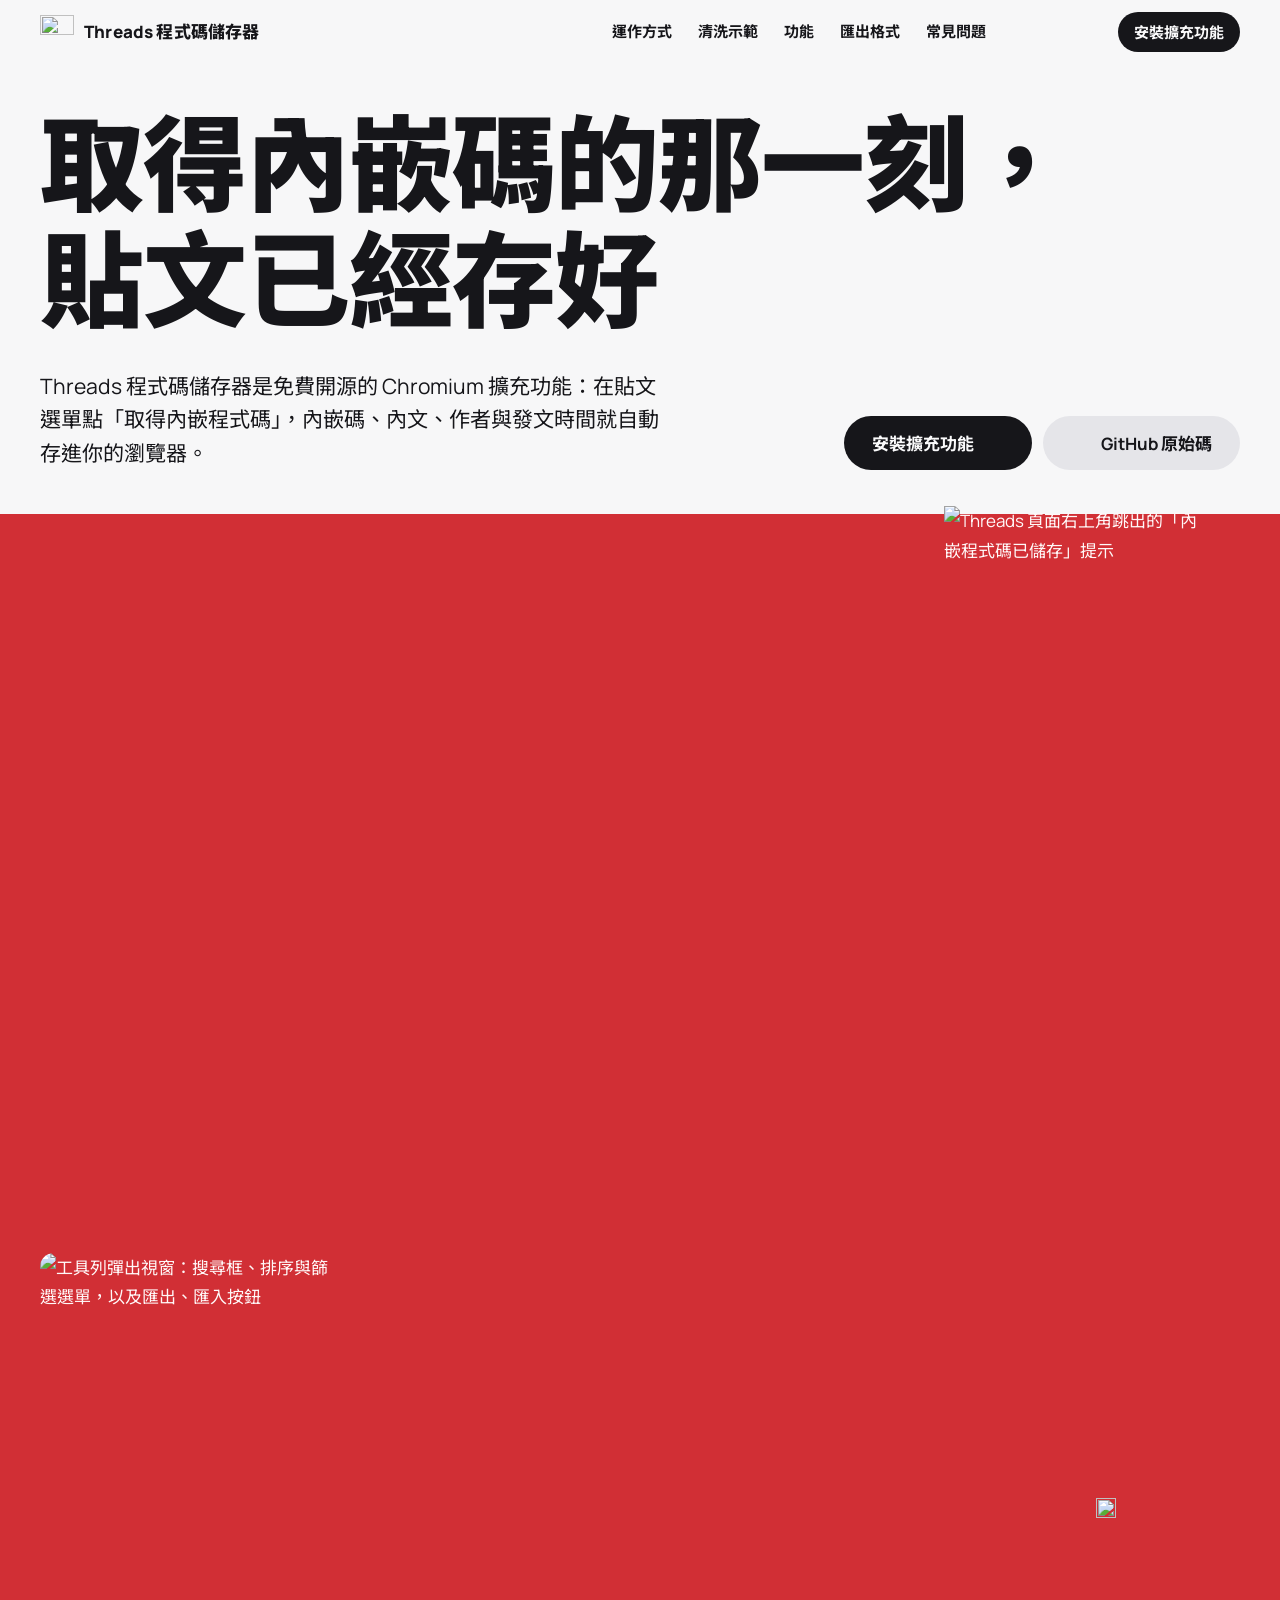
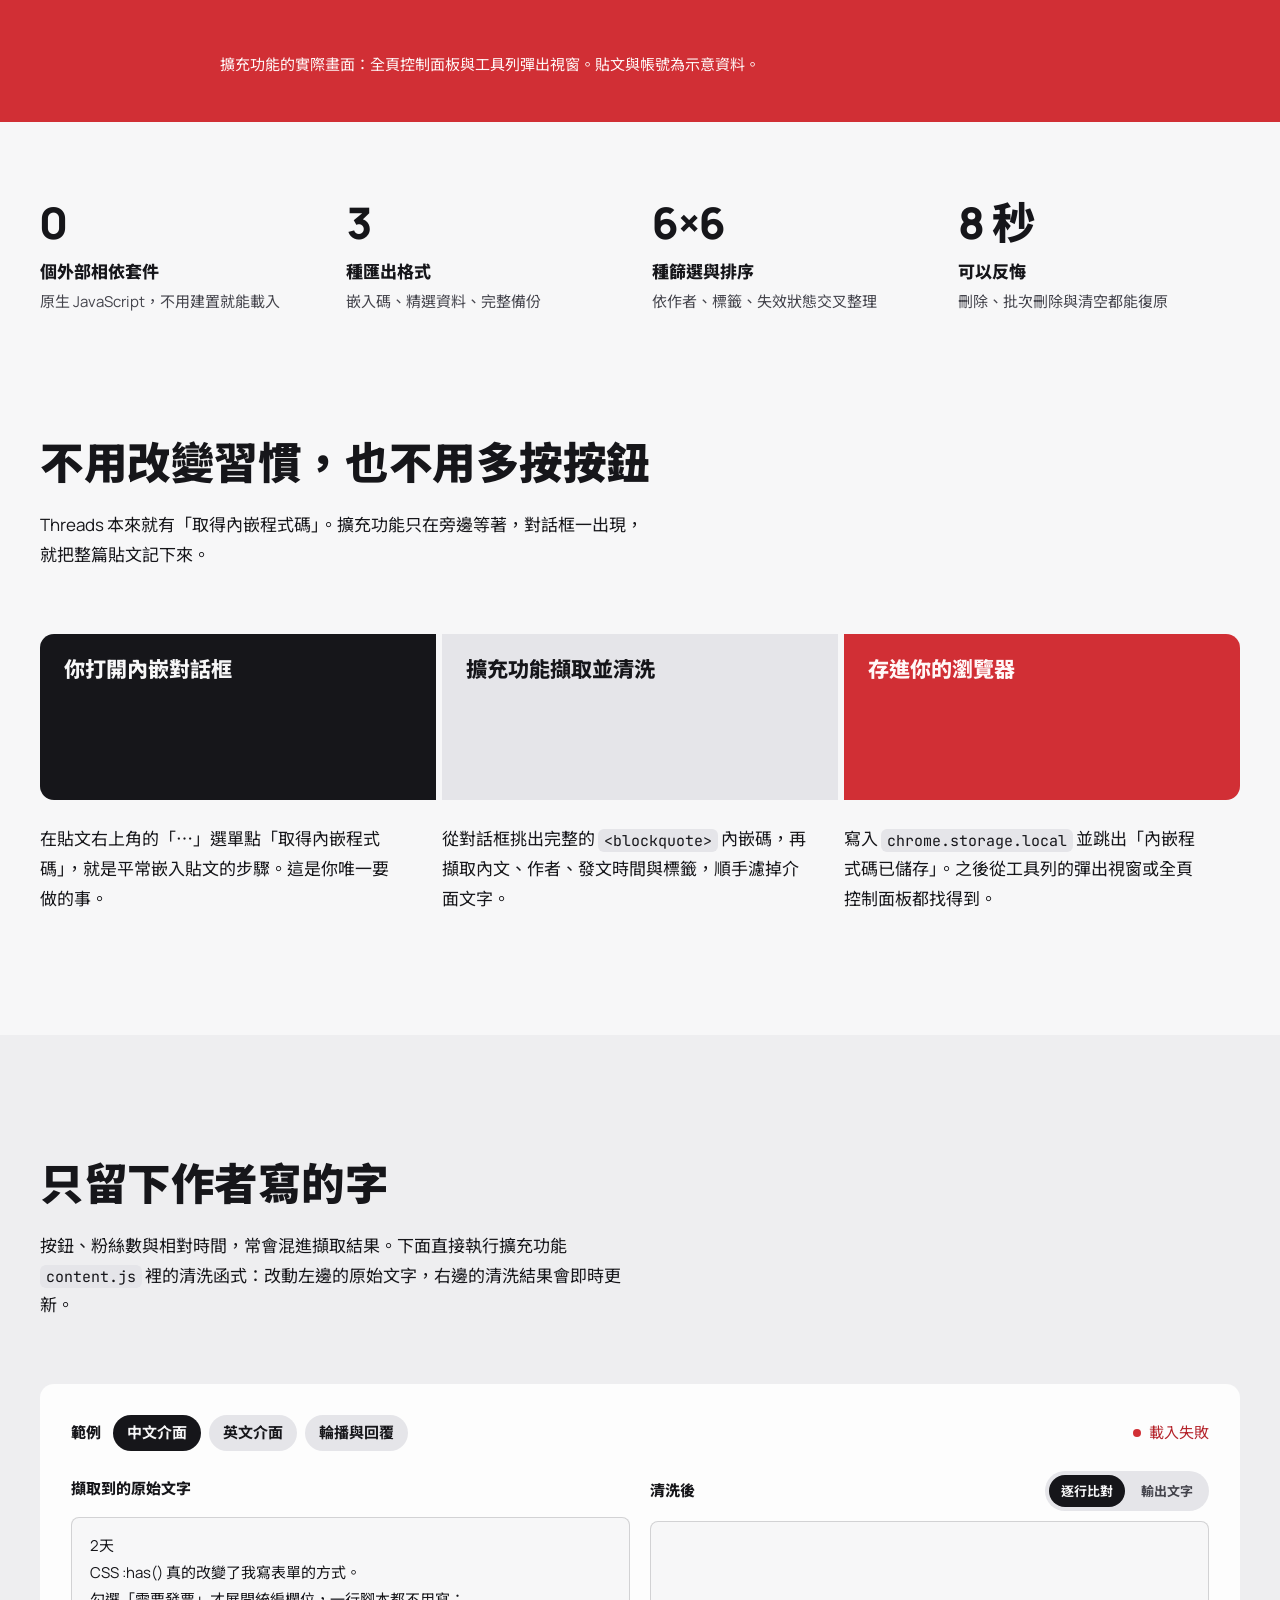
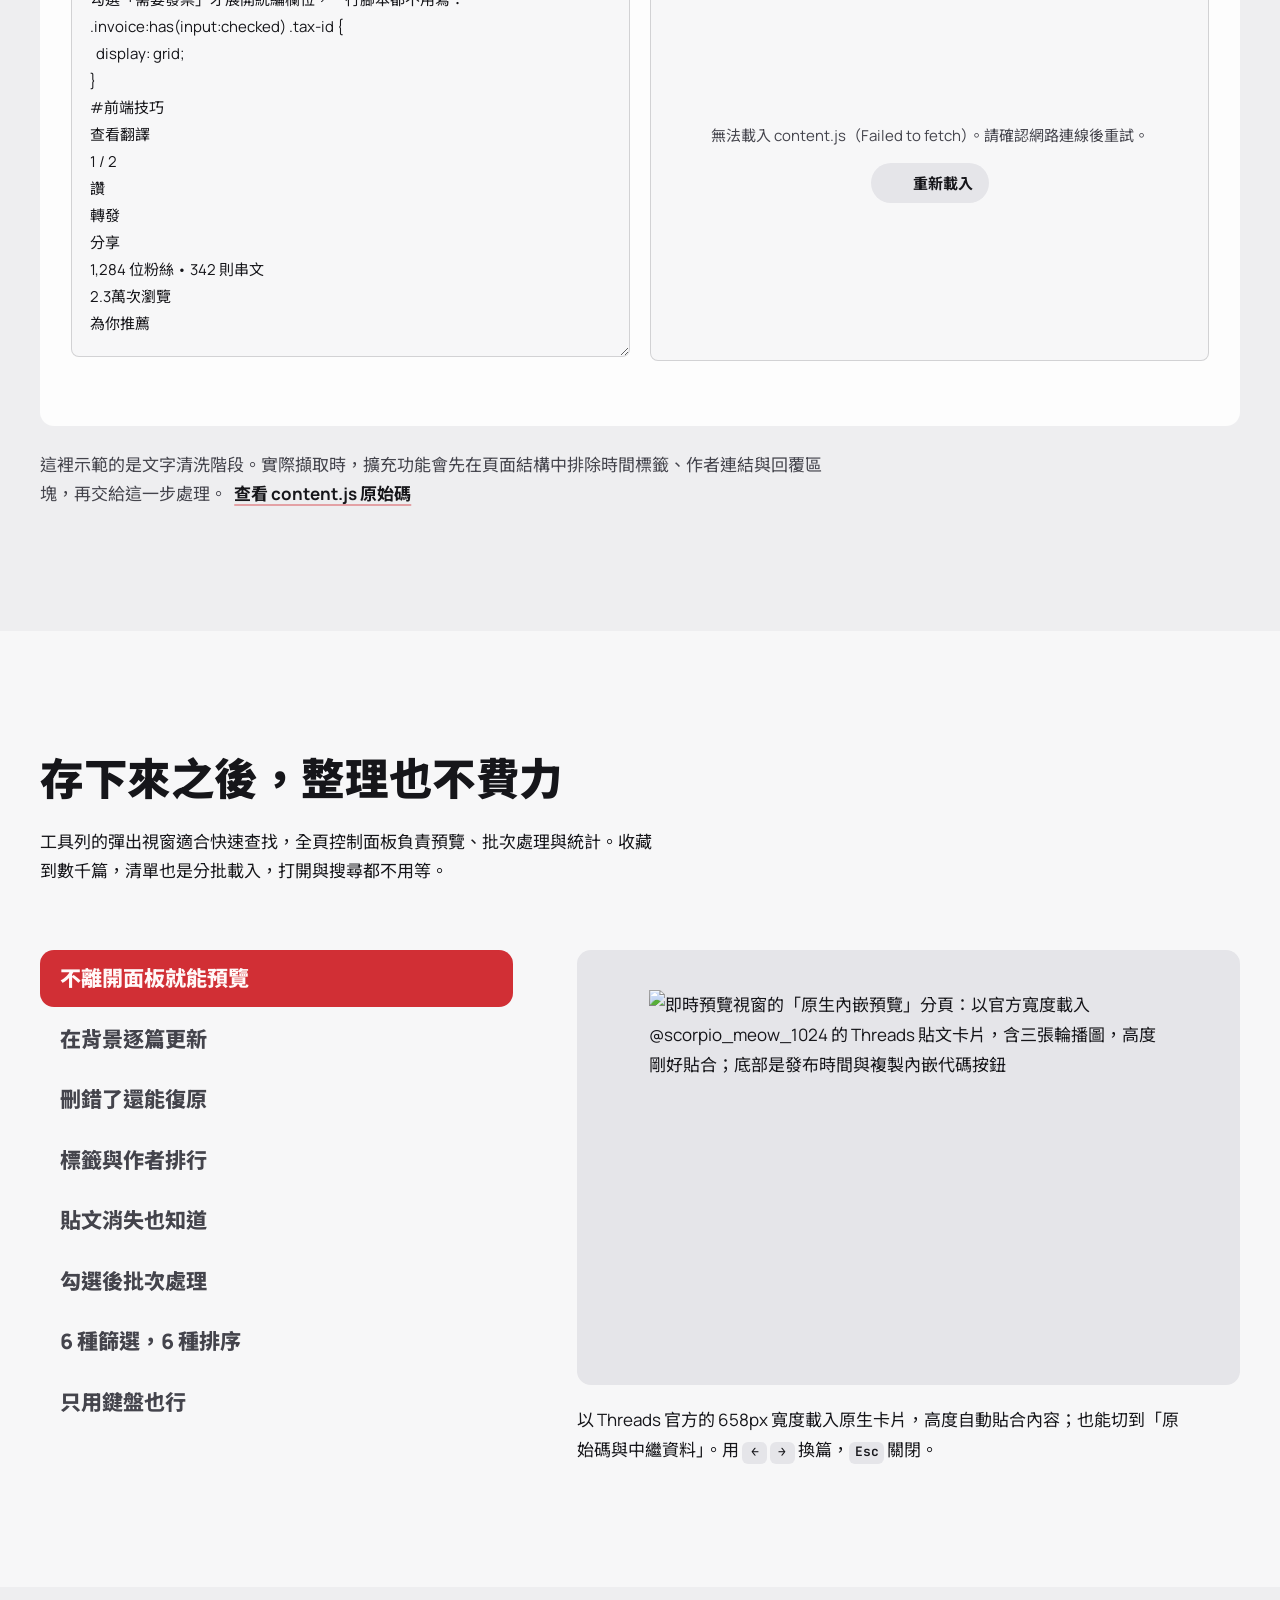
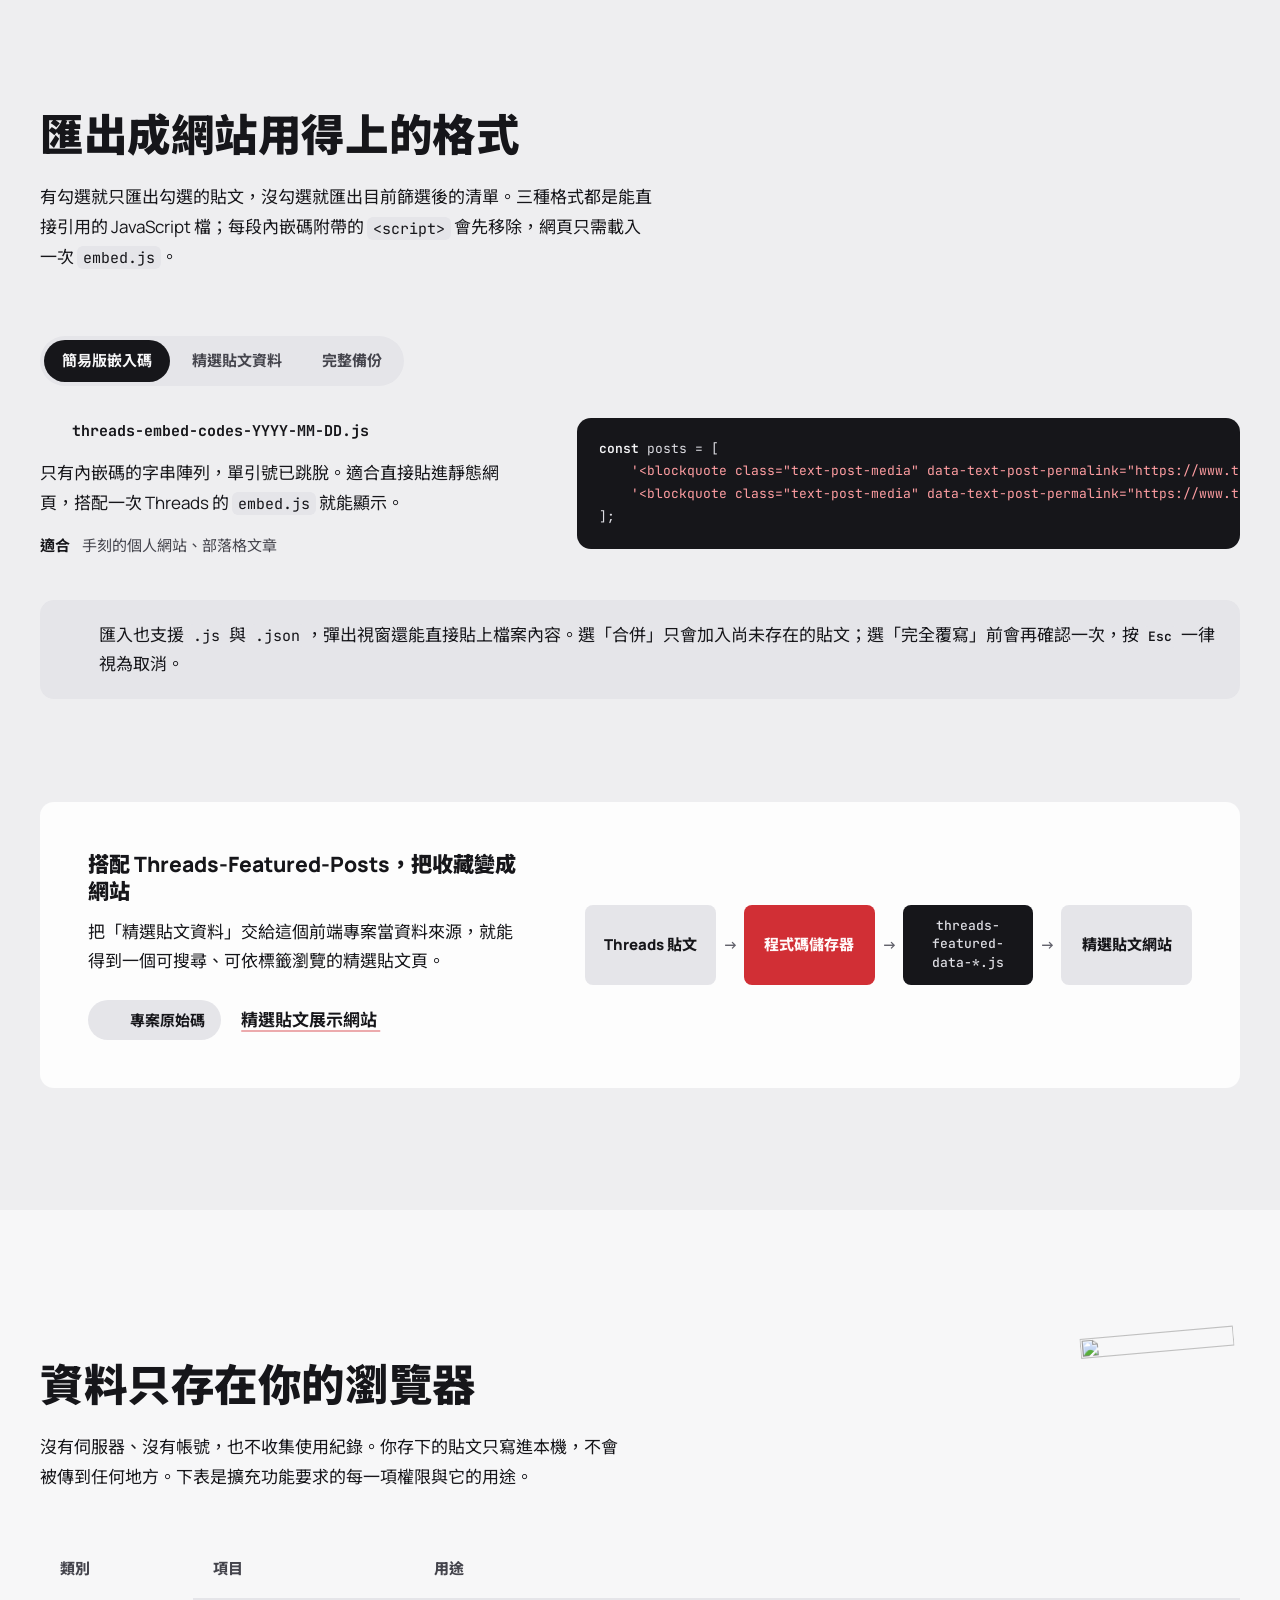
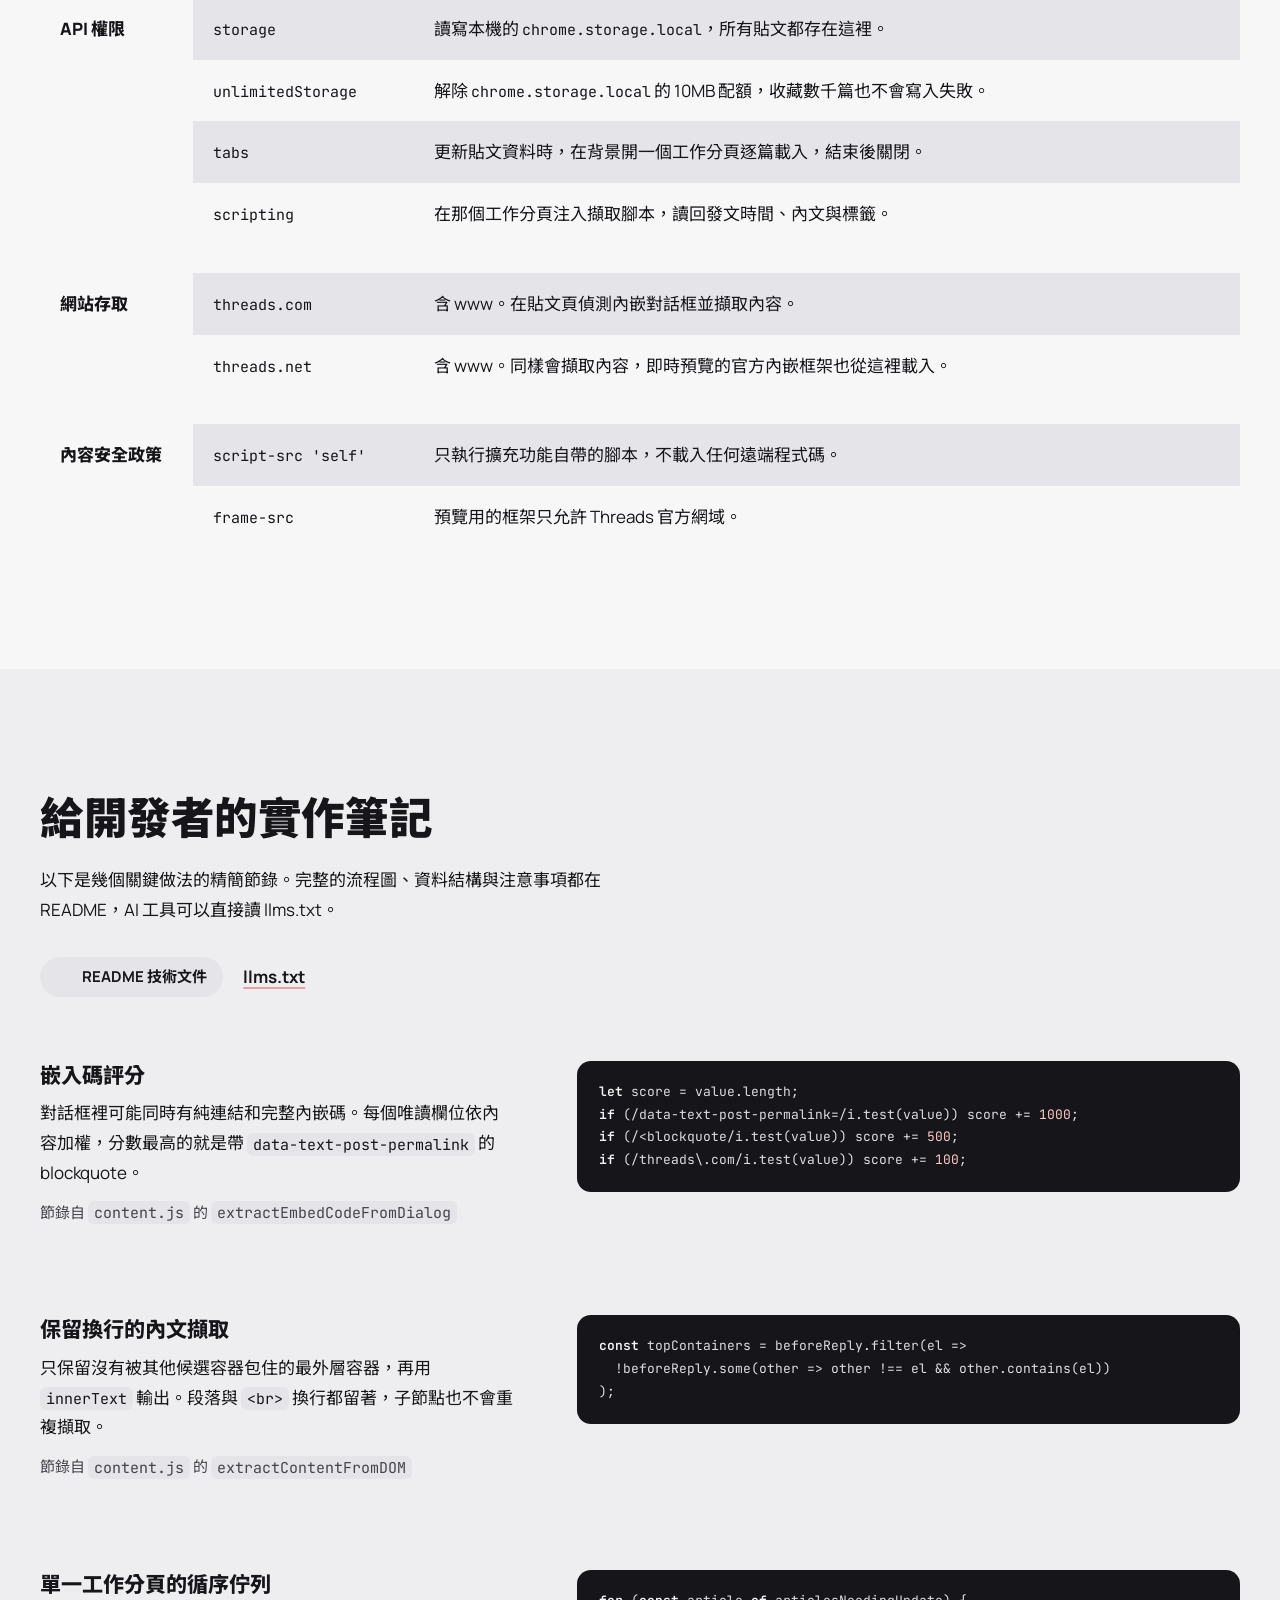
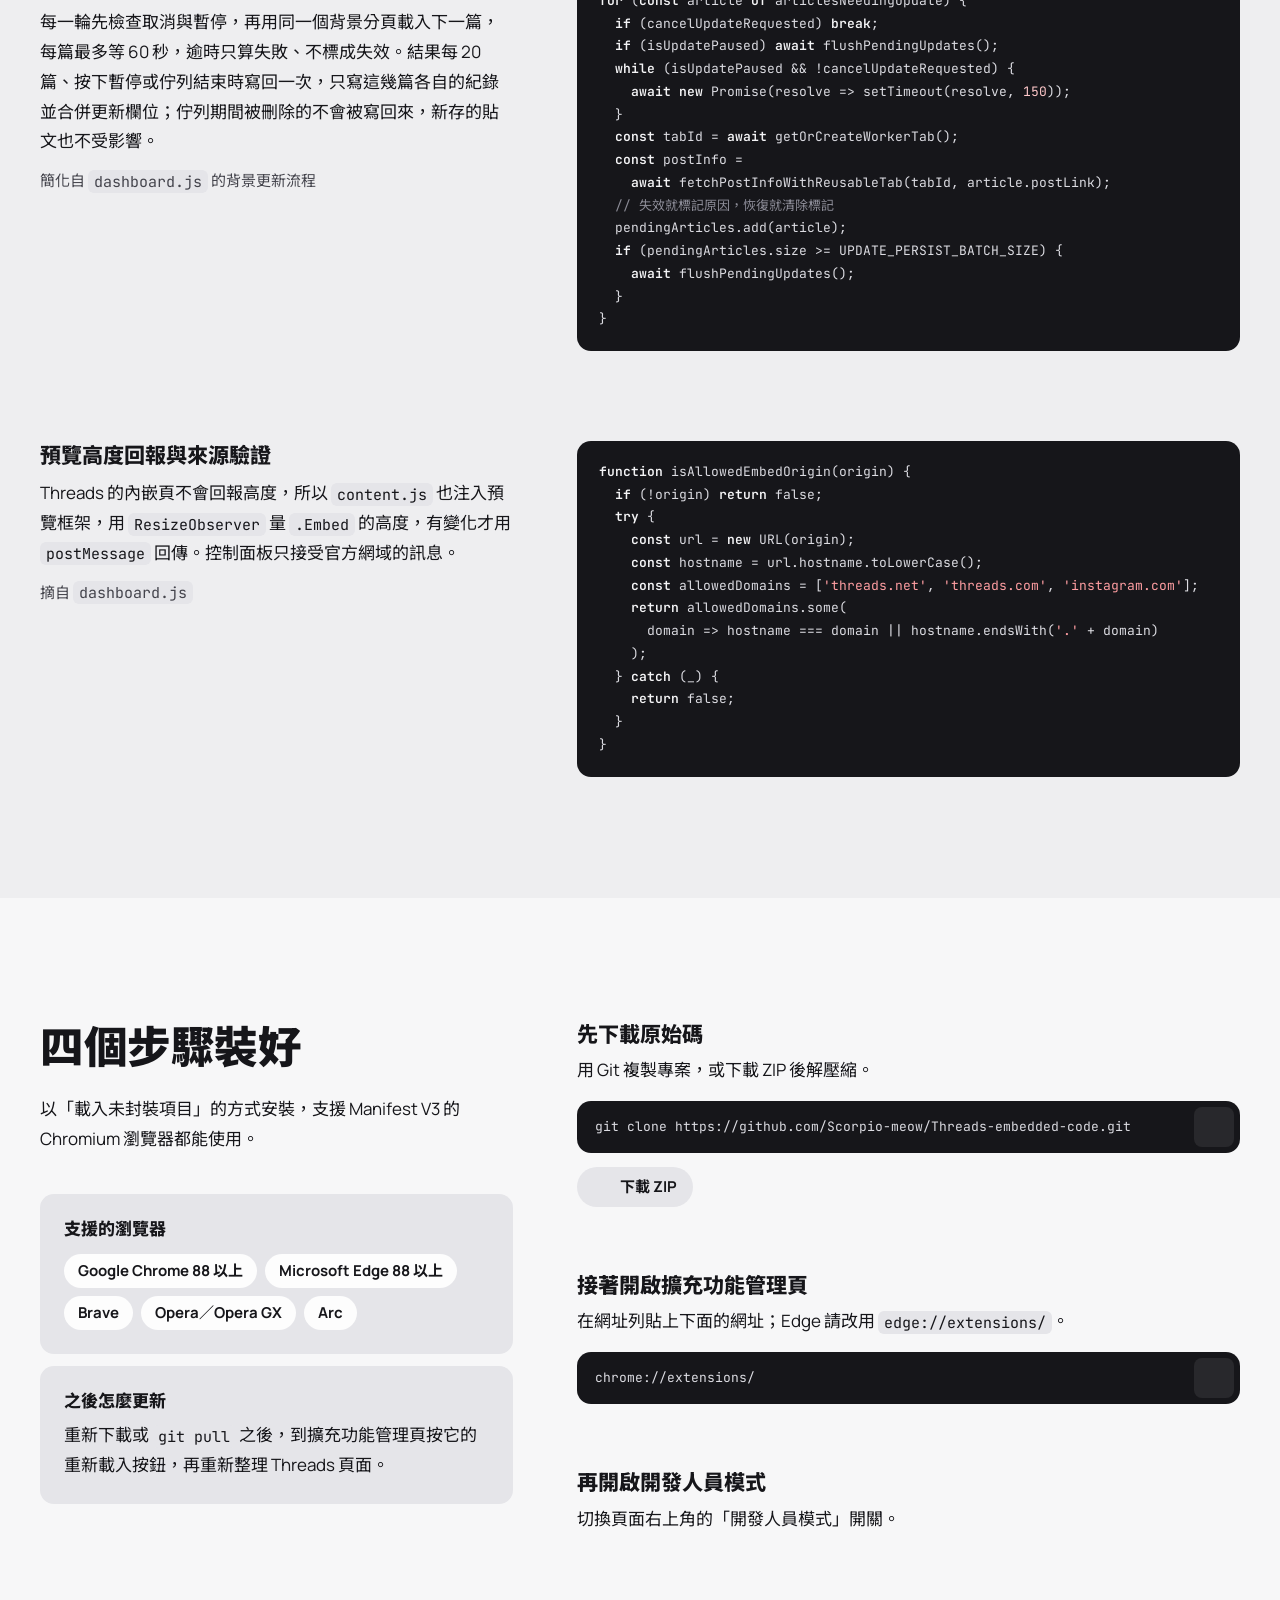
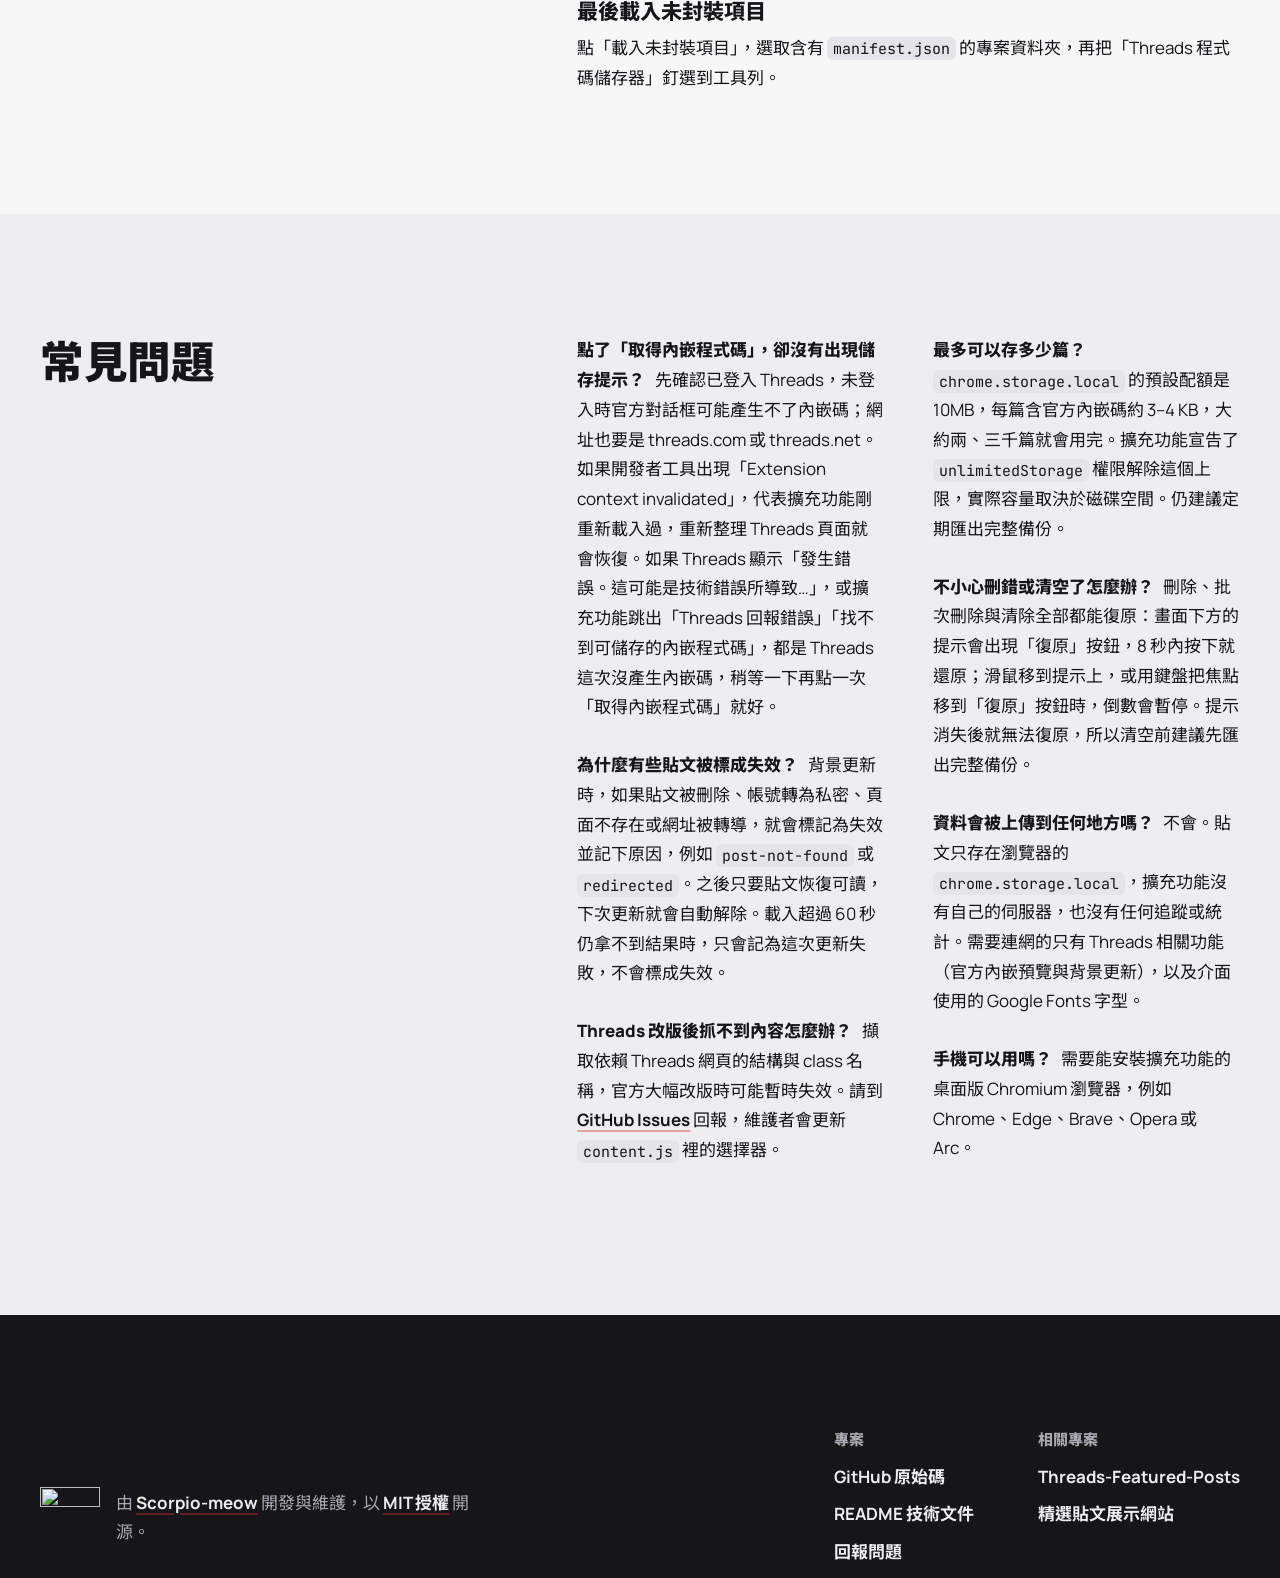
==== docs/index.html @ af9e9ebf "docs(site): 重新設計 GitHub Pages 介紹頁的版面與元件 - 首屏改成全寬大標題，下方以品牌紅底呈現控制面板、彈出視窗與儲存提示的實際畫面 - 導覽列底色跟著下方章節切換（紙白、" ====
<!DOCTYPE html>
<html lang="zh-Hant-TW" data-repo="Scorpio-meow/Threads-embedded-code" data-branch="main">

<head>
  <meta charset="utf-8">
  <meta name="viewport" content="width=device-width, initial-scale=1">
  <title>Threads 程式碼儲存器｜自動收藏 Threads 貼文的瀏覽器擴充功能</title>
  <meta name="description"
    content="免費開源的 Chromium 擴充功能。在 Threads 點「取得內嵌程式碼」時，自動存下官方內嵌碼、內文、作者、發文時間與標籤；資料只存在你的瀏覽器，可即時預覽、背景更新，並匯出成三種格式。">
  <meta name="theme-color" content="#f7f7f8" media="(prefers-color-scheme: light)">
  <meta name="theme-color" content="#0e0e11" media="(prefers-color-scheme: dark)">
  <link rel="canonical" href="https://scorpio-meow.github.io/Threads-embedded-code/">
  <meta property="og:type" content="website">
  <meta property="og:locale" content="zh_TW">
  <meta property="og:site_name" content="Threads 程式碼儲存器">
  <meta property="og:title" content="Threads 程式碼儲存器">
  <meta property="og:description" content="取得內嵌碼的那一刻，貼文已經存好。本機儲存、即時預覽、背景更新與三種匯出格式。">
  <meta property="og:url" content="https://scorpio-meow.github.io/Threads-embedded-code/">
  <meta property="og:image" content="https://scorpio-meow.github.io/Threads-embedded-code/assets/img/og-image.png">
  <meta property="og:image:width" content="1200">
  <meta property="og:image:height" content="630">
  <meta property="og:image:alt" content="Threads 程式碼儲存器的控制面板畫面與天蠍貓吉祥物">
  <meta name="twitter:card" content="summary_large_image">
  <link rel="icon" type="image/png" sizes="32x32" href="assets/img/favicon-32.png">
  <link rel="icon" type="image/png" sizes="192x192" href="assets/img/favicon-192.png">
  <link rel="apple-touch-icon" href="assets/img/apple-touch-icon.png">
  <link rel="preconnect" href="https://fonts.googleapis.com">
  <link rel="preconnect" href="https://fonts.gstatic.com" crossorigin>
  <link rel="stylesheet"
    href="https://fonts.googleapis.com/css2?family=JetBrains+Mono:wght@400..600&family=Manrope:wght@400..800&family=Noto+Sans+TC:wght@400..900&display=swap">
  <link rel="preload" as="image" href="assets/img/shot-dashboard-1600.webp"
    imagesrcset="assets/img/shot-dashboard-960.webp 960w, assets/img/shot-dashboard-1600.webp 1600w"
    imagesizes="(min-width: 1280px) 1000px, 84vw">
  <link rel="stylesheet" href="assets/css/site.css">
  <script>
    document.documentElement.classList.add('js');
    try {
      const savedTheme = localStorage.getItem('theme');
      if (savedTheme === 'light' || savedTheme === 'dark') document.documentElement.dataset.theme = savedTheme;
    } catch (_) { }
  </script>
  <script src="assets/js/site.js" defer></script>
  <script src="assets/js/cleaner-demo.js" defer></script>
  <script type="application/ld+json">
  {
    "@context": "https://schema.org",
    "@type": "SoftwareApplication",
    "name": "Threads 程式碼儲存器",
    "alternateName": "Threads Code Saver",
    "applicationCategory": "BrowserApplication",
    "operatingSystem": "Google Chrome, Microsoft Edge, Brave, Opera, Arc",
    "description": "在 Threads 點「取得內嵌程式碼」時，自動存下官方內嵌碼、內文、作者、發文時間與標籤的開源瀏覽器擴充功能。",
    "url": "https://scorpio-meow.github.io/Threads-embedded-code/",
    "sameAs": "https://github.com/Scorpio-meow/Threads-embedded-code",
    "license": "https://opensource.org/licenses/MIT",
    "isAccessibleForFree": true,
    "offers": { "@type": "Offer", "price": "0", "priceCurrency": "TWD" },
    "author": { "@type": "Person", "name": "Scorpio-meow", "url": "https://github.com/Scorpio-meow" }
  }
  </script>
</head>

<body>
  <a class="skip-link" href="#main">跳到主要內容</a>
  <header class="site-nav" data-nav>
    <div class="container site-nav__inner">
      <a class="brand" href="#top">
        <img class="brand__mark" src="assets/img/mascot-320.webp" alt="" width="320" height="334">
        <span class="brand__name">Threads 程式碼儲存器</span>
      </a>
      <nav class="site-nav__menu" id="site-menu" aria-label="主要導覽" data-menu>
        <a href="#how">運作方式</a>
        <a href="#demo">清洗示範</a>
        <a href="#features">功能</a>
        <a href="#export">匯出格式</a>
        <a href="#faq">常見問題</a>
        <a class="site-nav__menu-install" href="#install">安裝擴充功能</a>
      </nav>
      <div class="site-nav__actions">
        <a class="icon-btn" href="https://github.com/Scorpio-meow/Threads-embedded-code" aria-label="GitHub 原始碼">
          <svg class="icon" aria-hidden="true">
            <use href="assets/icons.svg#i-github-logo"></use>
          </svg>
        </a>
        <button class="icon-btn" type="button" data-theme-toggle aria-pressed="false" aria-label="深色模式">
          <svg class="icon icon--when-light" aria-hidden="true">
            <use href="assets/icons.svg#i-moon"></use>
          </svg>
          <svg class="icon icon--when-dark" aria-hidden="true">
            <use href="assets/icons.svg#i-sun"></use>
          </svg>
        </button>
        <a class="btn btn--primary btn--sm site-nav__cta" href="#install">安裝擴充功能</a>
        <button class="icon-btn site-nav__toggle" type="button" data-menu-toggle aria-expanded="false"
          aria-controls="site-menu" aria-label="開啟選單">
          <svg class="icon icon--menu-open" aria-hidden="true">
            <use href="assets/icons.svg#i-list"></use>
          </svg>
          <svg class="icon icon--menu-close" aria-hidden="true">
            <use href="assets/icons.svg#i-x"></use>
          </svg>
        </button>
      </div>
    </div>
  </header>
  <main id="main">
    <!-- Hero：上半是紙面上的標題，下半是品牌紅底上的實際畫面 -->
    <section class="hero" id="top" aria-labelledby="hero-title">
      <div class="container hero__head">
        <h1 class="hero__title hero__in" id="hero-title" style="--i: 0">
          <span class="hero__line">取得內嵌碼的那一刻，</span>
          <span class="hero__line">貼文已經存好</span>
        </h1>
        <div class="hero__row">
          <p class="hero__lead hero__in" style="--i: 1">
            Threads 程式碼儲存器是免費開源的 Chromium 擴充功能：在貼文選單點「取得內嵌程式碼」，內嵌碼、內文、作者與發文時間就自動存進你的瀏覽器。
          </p>
          <div class="hero__actions hero__in" style="--i: 2">
            <a class="btn btn--primary btn--lg" href="#install">
              安裝擴充功能
              <svg class="icon" aria-hidden="true">
                <use href="assets/icons.svg#i-arrow-right"></use>
              </svg>
            </a>
            <a class="btn btn--ghost btn--lg" href="https://github.com/Scorpio-meow/Threads-embedded-code">
              <svg class="icon" aria-hidden="true">
                <use href="assets/icons.svg#i-github-logo"></use>
              </svg>
              GitHub 原始碼
            </a>
          </div>
        </div>
      </div>
      <div class="hero__field" data-chapter="accent">
        <figure class="container hero__visual">
          <div class="hero__stage">
            <img class="shot hero__dashboard" src="assets/img/shot-dashboard-1600.webp"
              srcset="assets/img/shot-dashboard-960.webp 960w, assets/img/shot-dashboard-1600.webp 1600w"
              sizes="(min-width: 1280px) 1000px, 84vw" width="1600" height="1000" fetchpriority="high"
              alt="控制面板：左側是全文搜尋、排序篩選與標籤統計，右側是已儲存貼文的卡片，其中兩篇已勾選">
            <img class="shot hero__popup" src="assets/img/shot-popup-520.webp"
              srcset="assets/img/shot-popup-520.webp 520w, assets/img/shot-popup-960.webp 960w"
              sizes="(min-width: 1280px) 300px, 30vw" width="520" height="650" alt="工具列彈出視窗：搜尋框、排序與篩選選單，以及匯出、匯入按鈕">
            <img class="hero__toast" src="assets/img/ui-notification.webp" width="206" height="102"
              alt="Threads 頁面右上角跳出的「內嵌程式碼已儲存」提示">
            <img class="hero__mascot" src="assets/img/mascot-320.webp"
              srcset="assets/img/mascot-320.webp 320w, assets/img/mascot-640.webp 640w" sizes="160px" width="320"
              height="334" alt="">
          </div>
          <figcaption class="hero__caption">擴充功能的實際畫面：全頁控制面板與工具列彈出視窗。貼文與帳號為示意資料。</figcaption>
        </figure>
      </div>
      <div class="container">
        <ul class="facts" aria-label="重點數字">
          <li class="facts__item" data-reveal style="--i: 0">
            <span class="facts__value">0</span>
            <span class="facts__label">個外部相依套件</span>
            <span class="facts__note">原生 JavaScript，不用建置就能載入</span>
          </li>
          <li class="facts__item" data-reveal style="--i: 1">
            <span class="facts__value">3</span>
            <span class="facts__label">種匯出格式</span>
            <span class="facts__note">嵌入碼、精選資料、完整備份</span>
          </li>
          <li class="facts__item" data-reveal style="--i: 2">
            <span class="facts__value">6×6</span>
            <span class="facts__label">種篩選與排序</span>
            <span class="facts__note">依作者、標籤、失效狀態交叉整理</span>
          </li>
          <li class="facts__item" data-reveal style="--i: 3">
            <span class="facts__value">8 秒</span>
            <span class="facts__label">可以反悔</span>
            <span class="facts__note">刪除、批次刪除與清空都能復原</span>
          </li>
        </ul>
      </div>
    </section>
    <!-- How it works：把三個步驟畫成一條放大的進度列 -->
    <section class="section" id="how" aria-labelledby="how-title">
      <div class="container">
        <header class="section-head">
          <h2 class="section-title" id="how-title" data-reveal>不用改變習慣，也不用多按按鈕</h2>
          <p class="section-lead" data-reveal style="--i: 1">Threads 本來就有「取得內嵌程式碼」。擴充功能只在旁邊等著，對話框一出現，就把整篇貼文記下來。</p>
        </header>
        <ol class="stages">
          <li class="stage stage--you" data-reveal style="--i: 0">
            <h3 class="stage__bar">你打開內嵌對話框</h3>
            <p class="stage__text">在貼文右上角的「⋯」選單點「取得內嵌程式碼」，就是平常嵌入貼文的步驟。這是你唯一要做的事。</p>
          </li>
          <li class="stage stage--auto" data-reveal style="--i: 1">
            <h3 class="stage__bar">擴充功能擷取並清洗</h3>
            <p class="stage__text">從對話框挑出完整的 <code>&lt;blockquote&gt;</code> 內嵌碼，再擷取內文、作者、發文時間與標籤，順手濾掉介面文字。</p>
          </li>
          <li class="stage stage--done" data-reveal style="--i: 2">
            <h3 class="stage__bar">存進你的瀏覽器</h3>
            <p class="stage__text">寫入 <code>chrome.storage.local</code> 並跳出「內嵌程式碼已儲存」。之後從工具列的彈出視窗或全頁控制面板都找得到。</p>
          </li>
        </ol>
      </div>
    </section>
    <!-- Cleaning demo：這一頁唯一的互動，直接執行 content.js 的清洗函式 -->
    <section class="section section--tinted" id="demo" aria-labelledby="demo-title" data-chapter="tint">
      <div class="container">
        <header class="section-head">
          <h2 class="section-title" id="demo-title" data-reveal>只留下作者寫的字</h2>
          <p class="section-lead" data-reveal style="--i: 1">按鈕、粉絲數與相對時間，常會混進擷取結果。下面直接執行擴充功能 <code>content.js</code>
            裡的清洗函式：改動左邊的原始文字，右邊的清洗結果會即時更新。</p>
        </header>
        <div class="demo" data-ui data-demo data-worker="assets/js/cleaner-worker.js" data-state="loading" data-reveal
          style="--i: 2">
          <div class="demo__bar">
            <div class="demo__samples" role="group" aria-label="載入範例文字">
              <span class="demo__samples-label">範例</span>
              <button class="chip" type="button" data-demo-sample="zh" aria-pressed="true">中文介面</button>
              <button class="chip" type="button" data-demo-sample="en" aria-pressed="false">英文介面</button>
              <button class="chip" type="button" data-demo-sample="carousel" aria-pressed="false">輪播與回覆</button>
            </div>
            <p class="demo__status" role="status">
              <span class="demo__status-dot" aria-hidden="true"></span>
              <span data-demo-status>正在從 GitHub 載入 content.js</span>
            </p>
          </div>
          <div class="demo__panes">
            <div class="demo__pane">
              <label class="demo__label" for="demo-input">擷取到的原始文字</label>
              <textarea class="demo__input" id="demo-input" data-demo-input spellcheck="false" autocomplete="off"
                rows="16"></textarea>
            </div>
            <div class="demo__pane tabs" data-tabs>
              <div class="demo__pane-head">
                <span class="demo__label" id="demo-result-label">清洗後</span>
                <div class="tabs__list tabs__list--sm" role="tablist" aria-labelledby="demo-result-label">
                  <button class="tabs__tab" type="button" role="tab" id="demo-tab-diff" aria-controls="demo-panel-diff"
                    aria-selected="true">逐行比對</button>
                  <button class="tabs__tab" type="button" role="tab" id="demo-tab-output"
                    aria-controls="demo-panel-output" aria-selected="false" tabindex="-1">輸出文字</button>
                </div>
              </div>
              <div class="demo__result">
                <div class="tabs__panel" role="tabpanel" id="demo-panel-diff" aria-labelledby="demo-tab-diff"
                  tabindex="0">
                  <ol class="diff" data-demo-diff></ol>
                </div>
                <div class="tabs__panel" role="tabpanel" id="demo-panel-output" aria-labelledby="demo-tab-output"
                  tabindex="0" hidden>
                  <pre class="demo__output"><code data-demo-output></code></pre>
                </div>
                <div class="demo__skeleton" aria-hidden="true">
                  <span></span><span></span><span></span><span></span><span></span><span></span><span></span>
                </div>
                <div class="demo__error" data-demo-error role="alert" hidden>
                  <svg class="icon" aria-hidden="true">
                    <use href="assets/icons.svg#i-warning-circle"></use>
                  </svg>
                  <p data-demo-error-text></p>
                  <button class="btn btn--ghost btn--sm" type="button" data-demo-retry>
                    <svg class="icon" aria-hidden="true">
                      <use href="assets/icons.svg#i-arrow-clockwise"></use>
                    </svg>
                    重新載入
                  </button>
                </div>
              </div>
              <p class="demo__summary" data-demo-summary aria-live="polite"></p>
            </div>
          </div>
          <noscript>
            <p class="demo__note">互動示範需要啟用 JavaScript。</p>
          </noscript>
        </div>
        <p class="demo__note" data-reveal style="--i: 3">
          這裡示範的是文字清洗階段。實際擷取時，擴充功能會先在頁面結構中排除時間標籤、作者連結與回覆區塊，再交給這一步處理。
          <a class="text-link" href="https://github.com/Scorpio-meow/Threads-embedded-code/blob/main/content.js">查看
            content.js 原始碼</a>
        </p>
        <script type="text/plain" data-demo-sample-text="zh">2天
CSS :has() 真的改變了我寫表單的方式。
勾選「需要發票」才展開統編欄位，一行腳本都不用寫：
.invoice:has(input:checked) .tax-id {
  display: grid;
}
#前端技巧
查看翻譯
1 / 2
讚
轉發
分享
1,284 位粉絲 • 342 則串文
2.3萬次瀏覽
為你推薦</script>
        <script type="text/plain" data-demo-sample-text="en">Sep 22
structuredClone() 可以深拷貝 Map、Set 和 Date，
JSON.parse(JSON.stringify(x)) 會默默把它們弄丟。
const copy = structuredClone(state);
See translation
1,284 followers • 342 threads
See what @ts.daily.notes is saying on Threads
just now</script>
        <script type="text/plain" data-demo-sample-text="carousel">回覆 @pixel.lin.dev...
3h
整理了這週最常用的 VS Code 快捷鍵：
Ctrl + D 選取下一個相同字詞
Alt + 上下鍵 整行搬移
Ctrl + Shift + L 選取所有相同字詞
圖片 1 / 4
2 / 4
在貼文中提及 @meta.ai ，即可在這裡獲得解答
尚無回覆</script>
      </div>
    </section>
    <!-- Features：左邊是功能清單，右邊放選中功能的實際畫面 -->
    <section class="section" id="features" aria-labelledby="features-title">
      <div class="container">
        <header class="section-head">
          <h2 class="section-title" id="features-title" data-reveal>存下來之後，整理也不費力</h2>
          <p class="section-lead" data-reveal style="--i: 1">
            工具列的彈出視窗適合快速查找，全頁控制面板負責預覽、批次處理與統計。收藏到數千篇，清單也是分批載入，打開與搜尋都不用等。</p>
        </header>
        <div class="caps" data-tabs data-tabs-hover data-reveal style="--i: 2">
          <div class="caps__list" role="tablist" aria-label="功能" aria-orientation="vertical">
            <button class="caps__tab" type="button" role="tab" id="cap-tab-preview" aria-controls="cap-preview"
              aria-selected="true">不離開面板就能預覽</button>
            <button class="caps__tab" type="button" role="tab" id="cap-tab-queue" aria-controls="cap-queue"
              aria-selected="false" tabindex="-1">在背景逐篇更新</button>
            <button class="caps__tab" type="button" role="tab" id="cap-tab-undo" aria-controls="cap-undo"
              aria-selected="false" tabindex="-1">刪錯了還能復原</button>
            <button class="caps__tab" type="button" role="tab" id="cap-tab-tags" aria-controls="cap-tags"
              aria-selected="false" tabindex="-1">標籤與作者排行</button>
            <button class="caps__tab" type="button" role="tab" id="cap-tab-expired" aria-controls="cap-expired"
              aria-selected="false" tabindex="-1">貼文消失也知道</button>
            <button class="caps__tab" type="button" role="tab" id="cap-tab-batch" aria-controls="cap-batch"
              aria-selected="false" tabindex="-1">勾選後批次處理</button>
            <button class="caps__tab" type="button" role="tab" id="cap-tab-filters" aria-controls="cap-filters"
              aria-selected="false" tabindex="-1">6 種篩選，6 種排序</button>
            <button class="caps__tab" type="button" role="tab" id="cap-tab-a11y" aria-controls="cap-a11y"
              aria-selected="false" tabindex="-1">只用鍵盤也行</button>
          </div>
          <div class="caps__panels">
            <article class="tabs__panel cap" role="tabpanel" id="cap-preview" aria-labelledby="cap-tab-preview"
              tabindex="0">
              <div class="cap__media cap__media--top">
                <img src="assets/img/shot-preview.webp" width="1040" height="1026" loading="lazy"
                  alt="即時預覽視窗的「原生內嵌預覽」分頁：以官方寬度載入 @scorpio_meow_1024 的 Threads 貼文卡片，含三張輪播圖，高度剛好貼合；底部是發布時間與複製內嵌代碼按鈕">
              </div>
              <h3 class="cap__title">不離開面板就能預覽</h3>
              <p class="cap__text">以 Threads 官方的 658px 寬度載入原生卡片，高度自動貼合內容；也能切到「原始碼與中繼資料」。用 <kbd>←</kbd> <kbd>→</kbd>
                換篇，<kbd>Esc</kbd> 關閉。</p>
            </article>
            <article class="tabs__panel cap" role="tabpanel" id="cap-queue" aria-labelledby="cap-tab-queue" tabindex="0"
              hidden>
              <div class="cap__media">
                <img src="assets/img/ui-progress.webp" width="668" height="326" loading="lazy"
                  alt="更新進度面板：顯示「更新中 (4/11)」、執行中標籤、進度條與暫停、取消按鈕">
              </div>
              <h3 class="cap__title">在背景逐篇更新</h3>
              <p class="cap__text">重複使用同一個背景分頁依序載入，不會一次開一堆分頁。可以暫停、繼續或取消；結果每 20 篇寫回一次，期間在 Threads 新存的貼文也不會被蓋掉。</p>
            </article>
            <article class="tabs__panel cap" role="tabpanel" id="cap-undo" aria-labelledby="cap-tab-undo" tabindex="0"
              hidden>
              <div class="cap__media">
                <img src="assets/img/ui-undo.webp" width="484" height="226" loading="lazy"
                  alt="提示列顯示「已刪除 1 篇貼文」與「復原」按鈕">
              </div>
              <h3 class="cap__title">刪錯了還能復原</h3>
              <p class="cap__text">刪除、批次刪除與清除全部之後，8 秒內按「復原」就還原；滑鼠移到提示上倒數就會暫停。</p>
            </article>
            <article class="tabs__panel cap" role="tabpanel" id="cap-tags" aria-labelledby="cap-tab-tags" tabindex="0"
              hidden>
              <div class="cap__media">
                <img src="assets/img/ui-tags.webp" width="668" height="424" loading="lazy"
                  alt="常用標籤雲，#前端技巧 (4) 為目前選取的篩選條件">
              </div>
              <h3 class="cap__title">標籤與作者排行</h3>
              <p class="cap__text">統計最常出現的 15 個標籤與作者，點一下就篩選，再點一次取消。</p>
            </article>
            <article class="tabs__panel cap" role="tabpanel" id="cap-expired" aria-labelledby="cap-tab-expired"
              tabindex="0" hidden>
              <div class="cap__media cap__media--top">
                <img src="assets/img/ui-expired.webp" width="992" height="770" loading="lazy"
                  alt="一張貼文卡片，帶有紅色的「已失效 (post-not-found)」標籤">
              </div>
              <h3 class="cap__title">貼文消失也知道</h3>
              <p class="cap__text">被刪除、轉私密或轉址的貼文會標成失效並記下原因，恢復後自動解除。</p>
            </article>
            <article class="tabs__panel cap" role="tabpanel" id="cap-batch" aria-labelledby="cap-tab-batch" tabindex="0"
              hidden>
              <div class="cap__media">
                <img src="assets/img/ui-batch.webp" width="1392" height="226" loading="lazy"
                  alt="批次工具列：已選取 2 篇，右側有更新貼文資料、批次複製 Embed、批次刪除三個按鈕">
              </div>
              <h3 class="cap__title">勾選後批次處理</h3>
              <p class="cap__text">批次更新、複製 Embed 或刪除；三種匯出也只會帶走勾選的貼文。沒勾選時，這些按鈕保持停用，鍵盤也按不到。</p>
            </article>
            <article class="tabs__panel cap" role="tabpanel" id="cap-filters" aria-labelledby="cap-tab-filters"
              tabindex="0" hidden>
              <div class="cap__media cap__media--ui">
                <div class="filters">
                  <div class="filters__group">
                    <span class="filters__label">篩選</span>
                    <ul class="pill-list">
                      <li>全部文章</li>
                      <li>按作者</li>
                      <li>按標籤</li>
                      <li>無內文</li>
                      <li>無發文時間</li>
                      <li>失效貼文</li>
                    </ul>
                  </div>
                  <div class="filters__group">
                    <span class="filters__label">排序</span>
                    <ul class="pill-list">
                      <li>儲存時間 (新到舊)</li>
                      <li>儲存時間 (舊到新)</li>
                      <li>發文時間 (新到舊)</li>
                      <li>發文時間 (舊到新)</li>
                      <li>作者 (A-Z)</li>
                      <li>作者 (Z-A)</li>
                    </ul>
                  </div>
                </div>
              </div>
              <h3 class="cap__title">6 種篩選，6 種排序</h3>
              <p class="cap__text">搜尋會比對內文、作者、標籤，以及連結裡的帳號與貼文代碼。找出沒有內文、沒有發文時間或已失效的貼文，集中處理。</p>
            </article>
            <article class="tabs__panel cap" role="tabpanel" id="cap-a11y" aria-labelledby="cap-tab-a11y" tabindex="0"
              hidden>
              <div class="cap__media cap__media--ui">
                <div class="keys" aria-hidden="true">
                  <kbd>Tab</kbd><kbd>Esc</kbd><kbd>←</kbd><kbd>→</kbd>
                </div>
              </div>
              <h3 class="cap__title">只用鍵盤也行</h3>
              <p class="cap__text">對話框會鎖定焦點，關閉後回到原本的按鈕；通知會被螢幕閱讀器念出來，滑鼠移上去就暫停倒數。深色模式可跟隨系統或在控制面板手動切換，也支援「減少動態效果」與 Windows
                高對比模式。</p>
            </article>
          </div>
        </div>
      </div>
    </section>
    <!-- Export -->
    <section class="section section--tinted" id="export" aria-labelledby="export-title" data-chapter="tint">
      <div class="container">
        <header class="section-head">
          <h2 class="section-title" id="export-title" data-reveal>匯出成網站用得上的格式</h2>
          <p class="section-lead" data-reveal style="--i: 1">有勾選就只匯出勾選的貼文，沒勾選就匯出目前篩選後的清單。三種格式都是能直接引用的 JavaScript
            檔；每段內嵌碼附帶的
            <code>&lt;script&gt;</code> 會先移除，網頁只需載入一次 <code>embed.js</code>。
          </p>
        </header>
        <div class="export tabs" data-tabs data-reveal style="--i: 2">
          <div class="tabs__list" role="tablist" aria-label="匯出格式">
            <button class="tabs__tab" type="button" role="tab" id="export-tab-embed" aria-controls="export-panel-embed"
              aria-selected="true">簡易版嵌入碼</button>
            <button class="tabs__tab" type="button" role="tab" id="export-tab-featured"
              aria-controls="export-panel-featured" aria-selected="false" tabindex="-1">精選貼文資料</button>
            <button class="tabs__tab" type="button" role="tab" id="export-tab-full" aria-controls="export-panel-full"
              aria-selected="false" tabindex="-1">完整備份</button>
          </div>
          <div class="tabs__panel export__panel" role="tabpanel" id="export-panel-embed"
            aria-labelledby="export-tab-embed" tabindex="0">
            <div class="export__meta">
              <p class="export__file"><svg class="icon" aria-hidden="true">
                  <use href="assets/icons.svg#i-file-js"></use>
                </svg><code>threads-embed-codes-YYYY-MM-DD.js</code></p>
              <p class="export__desc">只有內嵌碼的字串陣列，單引號已跳脫。適合直接貼進靜態網頁，搭配一次 Threads 的 <code>embed.js</code> 就能顯示。</p>
              <p class="export__use"><strong>適合</strong>手刻的個人網站、部落格文章</p>
            </div>
            <pre class="code"><code data-highlight>const posts = [
    '&lt;blockquote class="text-post-media" data-text-post-permalink="https://www.threads.com/@mochi.frontend/post/DQx7mK2pLsA" …&gt;…&lt;/blockquote&gt;',
    '&lt;blockquote class="text-post-media" data-text-post-permalink="https://www.threads.com/@ts.daily.notes/post/DQv3Rn8eTqB" …&gt;…&lt;/blockquote&gt;'
];</code></pre>
          </div>
          <div class="tabs__panel export__panel" role="tabpanel" id="export-panel-featured"
            aria-labelledby="export-tab-featured" tabindex="0" hidden>
            <div class="export__meta">
              <p class="export__file"><svg class="icon" aria-hidden="true">
                  <use href="assets/icons.svg#i-file-js"></use>
                </svg><code>threads-featured-data-YYYY-MM-DD.js</code></p>
              <p class="export__desc">每篇貼文一個物件：內嵌碼、連結、作者、內文與標籤。作者會去掉開頭的 <code>@</code>，方便當作鍵值或顯示名稱。</p>
              <p class="export__use"><strong>適合</strong>Threads-Featured-Posts 的資料來源</p>
            </div>
            <pre class="code"><code data-highlight>const posts = [
    {
        "embedCode": "&lt;blockquote class=\"text-post-media\" …&gt;…&lt;/blockquote&gt;",
        "postLink": "https://www.threads.com/@mochi.frontend/post/DQx7mK2pLsA",
        "author": "mochi.frontend",
        "content": "CSS :has() 真的改變了我寫表單的方式。\n勾選「需要發票」才展開統編欄位…",
        "tags": [
            "前端技巧",
            "CSS"
        ]
    }
];</code></pre>
          </div>
          <div class="tabs__panel export__panel" role="tabpanel" id="export-panel-full"
            aria-labelledby="export-tab-full" tabindex="0" hidden>
            <div class="export__meta">
              <p class="export__file"><svg class="icon" aria-hidden="true">
                  <use href="assets/icons.svg#i-file-js"></use>
                </svg><code>threads-full-data-YYYY-MM-DD.js</code></p>
              <p class="export__desc">除了內嵌碼、連結、作者、內文與標籤，還保留發文時間、儲存時間與失效狀態。換電腦、清理之前或想留一份紀錄時用它。</p>
              <p class="export__use"><strong>適合</strong>備份、搬家、災難還原</p>
            </div>
            <pre class="code"><code data-highlight>const posts = [
    {
        "embedCode": "&lt;blockquote class=\"text-post-media\" …&gt;…&lt;/blockquote&gt;",
        "postLink": "https://www.threads.com/@mochi.frontend/post/DQx7mK2pLsA",
        "author": "@mochi.frontend",
        "content": "CSS :has() 真的改變了我寫表單的方式。\n…",
        "timestamp": "2026-09-22T12:41:00.000Z",
        "timestampTitle": "2026年9月22日 下午8:41",
        "savedAt": "2026-09-23T09:02:17.000Z",
        "tags": [
            "前端技巧",
            "CSS"
        ],
        "status": "active",
        "expiredAt": "",
        "expiredReason": "",
        "expiredCheckedAt": ""
    }
];</code></pre>
          </div>
        </div>
        <p class="import-note" data-reveal>
          <svg class="icon" aria-hidden="true">
            <use href="assets/icons.svg#i-upload-simple"></use>
          </svg>
          <span>匯入也支援 <code>.js</code> 與 <code>.json</code>，彈出視窗還能直接貼上檔案內容。選「合併」只會加入尚未存在的貼文；選「完全覆寫」前會再確認一次，按
            <kbd>Esc</kbd>
            一律視為取消。</span>
        </p>
        <div class="ecosystem">
          <div class="ecosystem__copy">
            <h3 class="ecosystem__title" data-reveal>搭配 Threads-Featured-Posts，把收藏變成網站</h3>
            <p class="ecosystem__text" data-reveal style="--i: 1">把「精選貼文資料」交給這個前端專案當資料來源，就能得到一個可搜尋、可依標籤瀏覽的精選貼文頁。</p>
            <div class="ecosystem__links" data-reveal style="--i: 2">
              <a class="btn btn--ghost btn--sm" href="https://github.com/Scorpio-meow/Threads-Featured-Posts">
                <svg class="icon" aria-hidden="true">
                  <use href="assets/icons.svg#i-github-logo"></use>
                </svg>
                專案原始碼
              </a>
              <a class="text-link" href="https://scorpio-meow.github.io/Threads-Featured-Posts/">
                精選貼文展示網站
                <svg class="icon" aria-hidden="true">
                  <use href="assets/icons.svg#i-arrow-up-right"></use>
                </svg>
              </a>
            </div>
          </div>
          <ol class="pipeline" aria-label="資料流向" data-reveal style="--i: 3">
            <li class="pipeline__step">Threads 貼文</li>
            <li class="pipeline__step pipeline__step--accent">程式碼儲存器</li>
            <li class="pipeline__step pipeline__step--file"><code>threads-featured-data-*.js</code></li>
            <li class="pipeline__step">精選貼文網站</li>
          </ol>
        </div>
      </div>
    </section>
    <!-- Privacy：權限直接排成一張表 -->
    <section class="section" id="privacy" aria-labelledby="privacy-title">
      <div class="container privacy">
        <div class="privacy__head">
          <img class="privacy__mascot" src="assets/img/mascot-320.webp"
            srcset="assets/img/mascot-320.webp 320w, assets/img/mascot-640.webp 640w" sizes="160px" width="320"
            height="334" loading="lazy" alt="" data-reveal>
          <div class="privacy__copy">
            <h2 class="section-title" id="privacy-title" data-reveal style="--i: 1">資料只存在你的瀏覽器</h2>
            <p class="section-lead" data-reveal style="--i: 2">
              沒有伺服器、沒有帳號，也不收集使用紀錄。你存下的貼文只寫進本機，不會被傳到任何地方。下表是擴充功能要求的每一項權限與它的用途。</p>
          </div>
        </div>
        <table class="perm-table" data-reveal style="--i: 3">
          <caption class="sr-only">擴充功能要求的權限與用途</caption>
          <thead>
            <tr>
              <th scope="col">類別</th>
              <th scope="col">項目</th>
              <th scope="col">用途</th>
            </tr>
          </thead>
          <tbody>
            <tr>
              <th scope="rowgroup" rowspan="4">API 權限</th>
              <td><code>storage</code></td>
              <td>讀寫本機的 <code>chrome.storage.local</code>，所有貼文都存在這裡。</td>
            </tr>
            <tr>
              <td><code>unlimitedStorage</code></td>
              <td>解除 <code>chrome.storage.local</code> 的 10MB 配額，收藏數千篇也不會寫入失敗。</td>
            </tr>
            <tr>
              <td><code>tabs</code></td>
              <td>更新貼文資料時，在背景開一個工作分頁逐篇載入，結束後關閉。</td>
            </tr>
            <tr>
              <td><code>scripting</code></td>
              <td>在那個工作分頁注入擷取腳本，讀回發文時間、內文與標籤。</td>
            </tr>
          </tbody>
          <tbody>
            <tr>
              <th scope="rowgroup" rowspan="2">網站存取</th>
              <td><code>threads.com</code></td>
              <td>含 www。在貼文頁偵測內嵌對話框並擷取內容。</td>
            </tr>
            <tr>
              <td><code>threads.net</code></td>
              <td>含 www。同樣會擷取內容，即時預覽的官方內嵌框架也從這裡載入。</td>
            </tr>
          </tbody>
          <tbody>
            <tr>
              <th scope="rowgroup" rowspan="2">內容安全政策</th>
              <td><code>script-src 'self'</code></td>
              <td>只執行擴充功能自帶的腳本，不載入任何遠端程式碼。</td>
            </tr>
            <tr>
              <td><code>frame-src</code></td>
              <td>預覽用的框架只允許 Threads 官方網域。</td>
            </tr>
          </tbody>
        </table>
      </div>
    </section>
    <!-- Developer notes -->
    <section class="section section--tinted" id="dev" aria-labelledby="dev-title" data-chapter="tint">
      <div class="container dev">
        <header class="section-head dev__intro">
          <h2 class="section-title" id="dev-title" data-reveal>給開發者的實作筆記</h2>
          <p class="section-lead" data-reveal style="--i: 1">以下是幾個關鍵做法的精簡節錄。完整的流程圖、資料結構與注意事項都在 README，AI 工具可以直接讀
            llms.txt。</p>
          <div class="dev__links" data-reveal style="--i: 2">
            <a class="btn btn--ghost btn--sm" href="https://github.com/Scorpio-meow/Threads-embedded-code#readme">
              <svg class="icon" aria-hidden="true">
                <use href="assets/icons.svg#i-file-code"></use>
              </svg>
              README 技術文件
            </a>
            <a class="text-link"
              href="https://github.com/Scorpio-meow/Threads-embedded-code/blob/main/llms.txt">llms.txt</a>
          </div>
        </header>
        <div class="dev__notes">
          <article class="note">
            <div class="note__copy">
              <h3 class="note__title" data-reveal>嵌入碼評分</h3>
              <p class="note__text" data-reveal style="--i: 1">對話框裡可能同時有純連結和完整內嵌碼。每個唯讀欄位依內容加權，分數最高的就是帶
                <code>data-text-post-permalink</code> 的 blockquote。</p>
              <p class="note__source" data-reveal style="--i: 2">節錄自 <code>content.js</code> 的
                <code>extractEmbedCodeFromDialog</code></p>
            </div>
            <pre class="code" data-reveal style="--i: 2"><code data-highlight>let score = value.length;
if (/data-text-post-permalink=/i.test(value)) score += 1000;
if (/&lt;blockquote/i.test(value)) score += 500;
if (/threads\.com/i.test(value)) score += 100;</code></pre>
          </article>
          <article class="note">
            <div class="note__copy">
              <h3 class="note__title" data-reveal>保留換行的內文擷取</h3>
              <p class="note__text" data-reveal style="--i: 1">只保留沒有被其他候選容器包住的最外層容器，再用 <code>innerText</code> 輸出。段落與
                <code>&lt;br&gt;</code> 換行都留著，子節點也不會重複擷取。</p>
              <p class="note__source" data-reveal style="--i: 2">節錄自 <code>content.js</code> 的
                <code>extractContentFromDOM</code></p>
            </div>
            <pre class="code" data-reveal style="--i: 2"><code data-highlight>const topContainers = beforeReply.filter(el =&gt;
  !beforeReply.some(other =&gt; other !== el &amp;&amp; other.contains(el))
);</code></pre>
          </article>
          <article class="note">
            <div class="note__copy">
              <h3 class="note__title" data-reveal>單一工作分頁的循序佇列</h3>
              <p class="note__text" data-reveal style="--i: 1">每一輪先檢查取消與暫停，再用同一個背景分頁載入下一篇，每篇最多等 60 秒，逾時只算失敗、不標成失效。結果每 20
                篇、按下暫停或佇列結束時寫回一次，只寫這幾篇各自的紀錄並合併更新欄位；佇列期間被刪除的不會被寫回來，新存的貼文也不受影響。</p>
              <p class="note__source" data-reveal style="--i: 2">簡化自 <code>dashboard.js</code> 的背景更新流程</p>
            </div>
            <pre class="code" data-reveal style="--i: 2"><code data-highlight>for (const article of articlesNeedingUpdate) {
  if (cancelUpdateRequested) break;
  if (isUpdatePaused) await flushPendingUpdates();
  while (isUpdatePaused &amp;&amp; !cancelUpdateRequested) {
    await new Promise(resolve =&gt; setTimeout(resolve, 150));
  }
  const tabId = await getOrCreateWorkerTab();
  const postInfo =
    await fetchPostInfoWithReusableTab(tabId, article.postLink);
  // 失效就標記原因，恢復就清除標記
  pendingArticles.add(article);
  if (pendingArticles.size &gt;= UPDATE_PERSIST_BATCH_SIZE) {
    await flushPendingUpdates();
  }
}</code></pre>
          </article>
          <article class="note">
            <div class="note__copy">
              <h3 class="note__title" data-reveal>預覽高度回報與來源驗證</h3>
              <p class="note__text" data-reveal style="--i: 1">Threads 的內嵌頁不會回報高度，所以 <code>content.js</code> 也注入預覽框架，用
                <code>ResizeObserver</code> 量 <code>.Embed</code> 的高度，有變化才用 <code>postMessage</code>
                回傳。控制面板只接受官方網域的訊息。</p>
              <p class="note__source" data-reveal style="--i: 2">摘自 <code>dashboard.js</code></p>
            </div>
            <pre class="code" data-reveal style="--i: 2"><code data-highlight>function isAllowedEmbedOrigin(origin) {
  if (!origin) return false;
  try {
    const url = new URL(origin);
    const hostname = url.hostname.toLowerCase();
    const allowedDomains = ['threads.net', 'threads.com', 'instagram.com'];
    return allowedDomains.some(
      domain =&gt; hostname === domain || hostname.endsWith('.' + domain)
    );
  } catch (_) {
    return false;
  }
}</code></pre>
          </article>
        </div>
      </div>
    </section>
    <!-- Install：左邊是版本與相容性，右邊是四個步驟 -->
    <section class="section" id="install" aria-labelledby="install-title">
      <div class="container split install">
        <div class="install__intro">
          <h2 class="section-title" id="install-title" data-reveal>四個步驟裝好</h2>
          <p class="section-lead" data-reveal style="--i: 1">以「載入未封裝項目」的方式安裝，支援 Manifest V3 的 Chromium 瀏覽器都能使用。</p>
          <div class="install__facts" data-reveal style="--i: 2">
            <p class="release" data-manifest-block hidden>
              <span class="release__version">v<span data-manifest-field="version"></span></span>
              <span class="release__label">是目前的版本，看看<a class="text-link"
                  href="https://github.com/Scorpio-meow/Threads-embedded-code#版本更新紀錄-changelog">更新紀錄</a></span>
            </p>
            <div class="aside-block">
              <h3 class="aside-block__title">支援的瀏覽器</h3>
              <ul class="support-list">
                <li>Google Chrome 88 以上</li>
                <li>Microsoft Edge 88 以上</li>
                <li>Brave</li>
                <li>Opera／Opera GX</li>
                <li>Arc</li>
              </ul>
            </div>
            <div class="aside-block">
              <h3 class="aside-block__title">之後怎麼更新</h3>
              <p>重新下載或 <code>git pull</code> 之後，到擴充功能管理頁按它的重新載入按鈕，再重新整理 Threads 頁面。</p>
            </div>
          </div>
        </div>
        <ol class="steps">
          <li class="step" data-reveal>
            <h3 class="step__title">先下載原始碼</h3>
            <p class="step__text">用 Git 複製專案，或下載 ZIP 後解壓縮。</p>
            <div class="cmd">
              <code class="cmd__text"
                id="cmd-clone">git clone https://github.com/Scorpio-meow/Threads-embedded-code.git</code>
              <button class="cmd__copy" type="button" data-copy="cmd-clone" aria-label="複製 git clone 指令">
                <svg class="icon icon--copy" aria-hidden="true">
                  <use href="assets/icons.svg#i-copy"></use>
                </svg>
                <svg class="icon icon--done" aria-hidden="true">
                  <use href="assets/icons.svg#i-check"></use>
                </svg>
              </button>
            </div>
            <a class="btn btn--ghost btn--sm"
              href="https://github.com/Scorpio-meow/Threads-embedded-code/archive/refs/heads/main.zip">
              <svg class="icon" aria-hidden="true">
                <use href="assets/icons.svg#i-download-simple"></use>
              </svg>
              下載 ZIP
            </a>
          </li>
          <li class="step" data-reveal>
            <h3 class="step__title">接著開啟擴充功能管理頁</h3>
            <p class="step__text">在網址列貼上下面的網址；Edge 請改用 <code>edge://extensions/</code>。</p>
            <div class="cmd">
              <code class="cmd__text" id="cmd-extensions">chrome://extensions/</code>
              <button class="cmd__copy" type="button" data-copy="cmd-extensions" aria-label="複製擴充功能管理頁網址">
                <svg class="icon icon--copy" aria-hidden="true">
                  <use href="assets/icons.svg#i-copy"></use>
                </svg>
                <svg class="icon icon--done" aria-hidden="true">
                  <use href="assets/icons.svg#i-check"></use>
                </svg>
              </button>
            </div>
          </li>
          <li class="step" data-reveal>
            <h3 class="step__title">再開啟開發人員模式</h3>
            <p class="step__text">切換頁面右上角的「開發人員模式」開關。</p>
          </li>
          <li class="step" data-reveal>
            <h3 class="step__title">最後載入未封裝項目</h3>
            <p class="step__text">點「載入未封裝項目」，選取含有 <code>manifest.json</code> 的專案資料夾，再把「Threads 程式碼儲存器」釘選到工具列。</p>
          </li>
        </ol>
      </div>
    </section>
    <!-- FAQ：問答直接排成可以掃讀的段落 -->
    <section class="section section--tinted" id="faq" aria-labelledby="faq-title" data-chapter="tint">
      <div class="container split faq">
        <h2 class="section-title" id="faq-title" data-reveal>常見問題</h2>
        <div class="faq__text">
          <div class="faq__item" data-reveal>
            <h3 class="faq__q">點了「取得內嵌程式碼」，卻沒有出現儲存提示？</h3>
            <p class="faq__a">先確認已登入 Threads，未登入時官方對話框可能產生不了內嵌碼；網址也要是 threads.com 或 threads.net。如果開發者工具出現「Extension
              context
              invalidated」，代表擴充功能剛重新載入過，重新整理 Threads 頁面就會恢復。如果 Threads 顯示「發生錯誤。這可能是技術錯誤所導致…」，或擴充功能跳出「Threads
              回報錯誤」「找不到可儲存的內嵌程式碼」，都是 Threads 這次沒產生內嵌碼，稍等一下再點一次「取得內嵌程式碼」就好。</p>
          </div>
          <div class="faq__item" data-reveal>
            <h3 class="faq__q">為什麼有些貼文被標成失效？</h3>
            <p class="faq__a">背景更新時，如果貼文被刪除、帳號轉為私密、頁面不存在或網址被轉導，就會標記為失效並記下原因，例如 <code>post-not-found</code> 或
              <code>redirected</code>。之後只要貼文恢復可讀，下次更新就會自動解除。載入超過 60 秒仍拿不到結果時，只會記為這次更新失敗，不會標成失效。
            </p>
          </div>
          <div class="faq__item" data-reveal>
            <h3 class="faq__q">Threads 改版後抓不到內容怎麼辦？</h3>
            <p class="faq__a">擷取依賴 Threads 網頁的結構與 class 名稱，官方大幅改版時可能暫時失效。請到 <a class="text-link"
                href="https://github.com/Scorpio-meow/Threads-embedded-code/issues">GitHub Issues</a> 回報，維護者會更新
              <code>content.js</code> 裡的選擇器。
            </p>
          </div>
          <div class="faq__item" data-reveal>
            <h3 class="faq__q">最多可以存多少篇？</h3>
            <p class="faq__a"><code>chrome.storage.local</code> 的預設配額是 10MB，每篇含官方內嵌碼約 3–4 KB，大約兩、三千篇就會用完。擴充功能宣告了
              <code>unlimitedStorage</code> 權限解除這個上限，實際容量取決於磁碟空間。仍建議定期匯出完整備份。
            </p>
          </div>
          <div class="faq__item" data-reveal>
            <h3 class="faq__q">不小心刪錯或清空了怎麼辦？</h3>
            <p class="faq__a">刪除、批次刪除與清除全部都能復原：畫面下方的提示會出現「復原」按鈕，8
              秒內按下就還原；滑鼠移到提示上，或用鍵盤把焦點移到「復原」按鈕時，倒數會暫停。提示消失後就無法復原，所以清空前建議先匯出完整備份。
            </p>
          </div>
          <div class="faq__item" data-reveal>
            <h3 class="faq__q">資料會被上傳到任何地方嗎？</h3>
            <p class="faq__a">不會。貼文只存在瀏覽器的 <code>chrome.storage.local</code>，擴充功能沒有自己的伺服器，也沒有任何追蹤或統計。需要連網的只有 Threads
              相關功能（官方內嵌預覽與背景更新），以及介面使用的 Google Fonts 字型。</p>
          </div>
          <div class="faq__item" data-reveal>
            <h3 class="faq__q">手機可以用嗎？</h3>
            <p class="faq__a">需要能安裝擴充功能的桌面版 Chromium 瀏覽器，例如 Chrome、Edge、Brave、Opera 或 Arc。</p>
          </div>
        </div>
      </div>
    </section>
  </main>
  <!-- Footer：反白收尾，名稱跨滿整個寬度 -->
  <footer class="site-footer" data-chapter="ink">
    <div class="container site-footer__inner">
      <div class="site-footer__top">
        <div class="site-footer__brand">
          <img class="site-footer__mascot" src="assets/img/mascot-320.webp" width="320" height="334" loading="lazy"
            alt="">
          <p class="site-footer__by">由 <a class="text-link" href="https://github.com/Scorpio-meow">Scorpio-meow</a>
            開發與維護，以 <a class="text-link"
              href="https://github.com/Scorpio-meow/Threads-embedded-code/blob/main/LICENSE">MIT 授權</a> 開源。</p>
        </div>
        <nav class="site-footer__nav" aria-label="頁尾連結">
          <div class="site-footer__col">
            <h2 class="site-footer__heading">專案</h2>
            <ul>
              <li><a href="https://github.com/Scorpio-meow/Threads-embedded-code">GitHub 原始碼</a></li>
              <li><a href="https://github.com/Scorpio-meow/Threads-embedded-code#readme">README 技術文件</a></li>
              <li><a href="https://github.com/Scorpio-meow/Threads-embedded-code/issues">回報問題</a></li>
              <li><a href="https://github.com/Scorpio-meow/Threads-embedded-code/blob/main/llms.txt">llms.txt</a></li>
            </ul>
          </div>
          <div class="site-footer__col">
            <h2 class="site-footer__heading">相關專案</h2>
            <ul>
              <li><a href="https://github.com/Scorpio-meow/Threads-Featured-Posts">Threads-Featured-Posts</a></li>
              <li><a href="https://scorpio-meow.github.io/Threads-Featured-Posts/">精選貼文展示網站</a></li>
            </ul>
          </div>
        </nav>
      </div>
      <p class="site-footer__wordmark" aria-hidden="true">Threads 程式碼儲存器</p>
      <div class="site-footer__legal">
        <p>本工具為第三方專案，與 Meta 及 Threads 官方沒有任何關聯。</p>
        <p>圖示來自 <a class="text-link" href="https://phosphoricons.com">Phosphor Icons</a>。</p>
      </div>
    </div>
  </footer>
</body>

</html>
---- docs/assets/css/site.css ----
:root {
  color-scheme: light;
  --bg: #f7f7f8;
  --bg-tinted: #eeeef0;
  --field: #e5e5e9;
  --panel: #fdfdfd;
  --ink: #16161a;
  --ink-2: #44444c;
  --ink-3: #62626c;
  --line-strong: rgb(22 22 26 / 0.16);
  --accent: #d12f35;
  --accent-ink: #b4232a;
  --accent-soft: rgb(209 47 53 / 0.08);
  --accent-line: rgb(209 47 53 / 0.4);
  --on-accent: #fff8f8;
  --btn-primary-bg: #16161a;
  --btn-primary-hover: #2e2e36;
  --btn-primary-fg: #fafafb;
  --invert-bg: #16161a;
  --invert-ink: #ededf0;
  --invert-ink-2: #a8a8b2;
  --code-bg: #16161a;
  --code-ink: #dcdce2;
  --tok-keyword: #f4f4f6;
  --tok-string: #ff9ea2;
  --tok-comment: #8b8b96;
  --tok-number: #ffc8ca;
  --tok-key: #b9b9c4;
  --overlay-shadow: 0 24px 48px -24px rgb(22 22 30 / 0.35), 0 8px 20px -12px rgb(22 22 30 / 0.2);
  --shot-filter: none;
  --when-light: inline-block;
  --when-dark: none;
  --font-sans: "Manrope", "Noto Sans TC", "PingFang TC", "Microsoft JhengHei", system-ui, sans-serif;
  --font-mono: "JetBrains Mono", ui-monospace, "SFMono-Regular", Consolas, "Noto Sans TC", monospace; /* taste-skill-ignore: 只用在 pre、code、kbd */
  --step-h2: clamp(1.875rem, 3.4vw, 3rem);
  --step-h3: clamp(1.25rem, 1.65vw, 1.5rem);
  --step-body: 1.0625rem;
  --step-small: 0.9375rem;
  --step-code: 0.8125rem;
  --radius: 14px;
  --radius-s: 8px;
  --radius-pill: 999px;
  --container: 1200px;
  --gutter: clamp(16px, 4vw, 40px);
  --col-gap: clamp(32px, 5vw, 80px);
  --nav-h: 64px;
  --ease-out: cubic-bezier(0.16, 1, 0.3, 1);
  --ease-spring: cubic-bezier(0.34, 1.56, 0.64, 1);
  --z-nav: 50;
  --z-skip: 60;
}

@media (prefers-color-scheme: dark) {
  :root:not([data-theme="light"]) {
    color-scheme: dark;
    --bg: #0e0e11;
    --bg-tinted: #151519;
    --field: #24242b;
    --panel: #1c1c21;
    --ink: #ededf0;
    --ink-2: #b6b6c0;
    --ink-3: #94949f;
    --line-strong: rgb(237 237 240 / 0.16);
    --accent-ink: #f2676c;
    --accent-soft: rgb(242 103 108 / 0.12);
    --accent-line: rgb(242 103 108 / 0.45);
    --btn-primary-bg: #ededf0;
    --btn-primary-hover: #ffffff;
    --btn-primary-fg: #111114;
    --invert-bg: #1c1c22;
    --invert-ink: #ededf0;
    --invert-ink-2: #a2a2ad;
    --code-bg: #08080b;
    --overlay-shadow: 0 24px 48px -20px rgb(0 0 0 / 0.75), 0 8px 20px -12px rgb(0 0 0 / 0.5);
    --shot-filter: brightness(0.92) saturate(0.95);
    --when-light: none;
    --when-dark: inline-block;
  }
}

:root[data-theme="dark"] {
  color-scheme: dark;
  --bg: #0e0e11;
  --bg-tinted: #151519;
  --field: #24242b;
  --panel: #1c1c21;
  --ink: #ededf0;
  --ink-2: #b6b6c0;
  --ink-3: #94949f;
  --line-strong: rgb(237 237 240 / 0.16);
  --accent-ink: #f2676c;
  --accent-soft: rgb(242 103 108 / 0.12);
  --accent-line: rgb(242 103 108 / 0.45);
  --btn-primary-bg: #ededf0;
  --btn-primary-hover: #ffffff;
  --btn-primary-fg: #111114;
  --invert-bg: #1c1c22;
  --invert-ink: #ededf0;
  --invert-ink-2: #a2a2ad;
  --code-bg: #08080b;
  --overlay-shadow: 0 24px 48px -20px rgb(0 0 0 / 0.75), 0 8px 20px -12px rgb(0 0 0 / 0.5);
  --shot-filter: brightness(0.92) saturate(0.95);
  --when-light: none;
  --when-dark: inline-block;
}

*,
*::before,
*::after {
  box-sizing: border-box;
}

* {
  margin: 0;
  padding: 0;
}

html {
  background: var(--bg);
  -webkit-text-size-adjust: 100%;
  text-size-adjust: 100%;
}

body {
  position: relative;
  min-height: 100dvh;
  background: var(--bg);
  color: var(--ink);
  font-family: var(--font-sans);
  font-size: var(--step-body);
  line-height: 1.75;
  font-kerning: normal;
  -webkit-font-smoothing: antialiased;
  -moz-osx-font-smoothing: grayscale;
  overflow-x: clip;
}

img,
svg {
  display: block;
}

img {
  max-width: 100%;
  height: auto;
}

a {
  color: inherit;
  text-decoration: none;
}

button {
  font: inherit;
  color: inherit;
  background: none;
  border: 0;
  cursor: pointer;
}

h1,
h2,
h3 {
  line-height: 1.3;
}

code,
kbd,
pre {
  font-family: var(--font-mono);
  font-variant-ligatures: none;
}

:where(p, li, dd, td, span) code {
  font-size: var(--step-small);
  padding: 0.1em 0.4em;
  border-radius: 6px;
  background: var(--field);
  overflow-wrap: anywhere;
}

kbd {
  display: inline-block;
  min-width: 1.9em;
  padding: 0.05em 0.45em;
  border-radius: 6px;
  background: var(--field);
  font-size: var(--step-code);
  font-weight: 600;
  line-height: 1.6;
  text-align: center;
}

::selection {
  background: var(--accent);
  color: var(--on-accent);
}

:focus-visible {
  outline: 2px solid var(--accent);
  outline-offset: 3px;
  border-radius: 4px;
}

[id] {
  scroll-margin-top: calc(var(--nav-h) + 16px);
}

@media (prefers-reduced-motion: no-preference) {
  html {
    scroll-behavior: smooth;
  }
}

.sr-only {
  position: absolute;
  width: 1px;
  height: 1px;
  padding: 0;
  margin: -1px;
  overflow: hidden;
  clip: rect(0 0 0 0);
  white-space: nowrap;
  border: 0;
}

.container {
  width: min(100% - 2 * var(--gutter), var(--container));
  margin-inline: auto;
}

.split {
  display: grid;
  grid-template-columns: minmax(0, 1fr);
  gap: 48px;
}

@media (min-width: 1024px) {
  .split {
    grid-template-columns: minmax(0, 5fr) minmax(0, 7fr);
    column-gap: var(--col-gap);
    align-items: start;
  }
}

.icon {
  width: 1.25em;
  height: 1.25em;
  flex: none;
  fill: currentColor;
}

.icon--when-light {
  display: var(--when-light);
}

.icon--when-dark {
  display: var(--when-dark);
}

.skip-link {
  position: absolute;
  left: 16px;
  top: -100px;
  z-index: var(--z-skip);
  padding: 10px 18px;
  border-radius: var(--radius-pill);
  background: var(--ink);
  color: var(--bg);
  font-weight: 700;
}

.skip-link:focus {
  top: 12px;
}

.text-link {
  color: inherit;
  font-weight: 700;
  text-decoration: underline;
  text-decoration-color: var(--accent-line);
  text-decoration-thickness: 2px;
  text-underline-offset: 4px;
  transition: text-decoration-color 0.2s;
}

.text-link:hover {
  text-decoration-color: var(--accent);
}

.text-link .icon {
  display: inline-block;
  width: 1em;
  height: 1em;
  margin-left: 0.15em;
  vertical-align: -0.12em;
}

/* 按鈕：一律全圓角、單一填色，不用陰影 */
.btn {
  display: inline-flex;
  align-items: center;
  justify-content: center;
  gap: 0.5em;
  height: 44px;
  padding: 0 20px;
  border-radius: var(--radius-pill);
  font-size: var(--step-small);
  font-weight: 700;
  line-height: 1;
  white-space: nowrap;
  transition: transform 0.25s var(--ease-out), background-color 0.2s, color 0.2s;
}

.btn:active {
  transform: translateY(1px) scale(0.98);
}

.btn--primary {
  background: var(--btn-primary-bg);
  color: var(--btn-primary-fg);
}

.btn--primary:hover {
  background: var(--btn-primary-hover);
  transform: translateY(-2px);
}

.btn--primary .icon {
  transition: transform 0.25s var(--ease-out);
}

.btn--primary:hover .icon {
  transform: translateX(3px);
}

.btn--ghost {
  background: var(--field);
  color: var(--ink);
}

.btn--ghost:hover {
  background: color-mix(in srgb, var(--field) 70%, var(--ink) 12%);
  transform: translateY(-2px);
}

.btn--lg {
  height: 54px;
  padding: 0 28px;
  font-size: var(--step-body);
}

.btn--sm {
  height: 40px;
  padding: 0 16px;
  font-size: var(--step-small);
}

.icon-btn {
  display: inline-grid;
  place-items: center;
  width: 40px;
  height: 40px;
  border-radius: var(--radius-pill);
  color: inherit;
  transition: background-color 0.2s, transform 0.2s var(--ease-out);
}

.icon-btn:hover {
  background: color-mix(in srgb, currentColor 10%, transparent);
}

.icon-btn:active {
  transform: scale(0.94);
}

/* 導覽列：背景跟著底下那一章的底色換 */
.site-nav {
  --nav-bg: var(--bg);
  --nav-ink: var(--ink);
  position: sticky;
  top: 0;
  z-index: var(--z-nav);
  height: var(--nav-h);
  background: var(--nav-bg);
  color: var(--nav-ink);
  transition: background-color 0.3s, color 0.3s;
}

.site-nav[data-chapter="tint"] {
  --nav-bg: var(--bg-tinted);
}

.site-nav[data-chapter="accent"] {
  --nav-bg: var(--accent);
  --nav-ink: var(--on-accent);
}

.site-nav[data-chapter="ink"] {
  --nav-bg: var(--invert-bg);
  --nav-ink: var(--invert-ink);
}

.site-nav :focus-visible {
  outline-color: var(--nav-ink);
}

.site-nav__inner {
  position: relative;
  display: flex;
  align-items: center;
  gap: 16px;
  height: 100%;
}

.brand {
  display: inline-flex;
  align-items: center;
  gap: 10px;
  min-width: 0;
  margin-right: auto;
  font-weight: 800;
  letter-spacing: 0.01em;
}

.brand__mark {
  width: 34px;
  height: auto;
  transition: transform 0.4s var(--ease-spring);
}

.brand:hover .brand__mark {
  transform: rotate(-8deg) scale(1.06);
}

.brand__name {
  font-size: var(--step-body);
  white-space: nowrap;
  overflow: hidden;
  text-overflow: ellipsis;
}

@media (max-width: 419px) {
  .brand__name {
    font-size: var(--step-small);
  }
}

.site-nav__menu {
  display: none;
}

.site-nav__actions {
  display: flex;
  align-items: center;
  gap: 4px;
}

.site-nav__cta {
  display: none;
  margin-left: 8px;
}

.site-nav[data-chapter="ink"] .site-nav__cta {
  background: var(--invert-ink);
  color: var(--invert-bg);
}

.site-nav__toggle .icon--menu-close {
  display: none;
}

.site-nav[data-menu-open="true"] .site-nav__toggle .icon--menu-open {
  display: none;
}

.site-nav[data-menu-open="true"] .site-nav__toggle .icon--menu-close {
  display: block;
}

.site-nav[data-menu-open="true"] .site-nav__menu {
  position: absolute;
  top: calc(100% + 8px);
  left: 0;
  right: 0;
  display: grid;
  padding: 8px;
  border-radius: var(--radius);
  background: var(--panel);
  color: var(--ink);
  box-shadow: var(--overlay-shadow); /* taste-skill-ignore: 展開的選單浮在頁面上 */
}

.site-nav[data-menu-open="true"] .site-nav__menu :focus-visible {
  outline-color: var(--accent);
}

.site-nav__menu a {
  padding: 12px 14px;
  border-radius: var(--radius-s);
  font-weight: 700;
  transition: background-color 0.2s, color 0.2s;
}

.site-nav__menu a:hover {
  background: var(--field);
}

.site-nav__menu .site-nav__menu-install {
  margin-top: 4px;
  background: var(--btn-primary-bg);
  color: var(--btn-primary-fg);
  text-align: center;
}

.site-nav__menu .site-nav__menu-install:hover {
  background: var(--btn-primary-hover);
}

@media (min-width: 640px) {
  .site-nav__cta {
    display: inline-flex;
  }

  .site-nav__menu .site-nav__menu-install {
    display: none;
  }
}

@media (min-width: 1080px) {
  .site-nav__toggle {
    display: none;
  }

  .site-nav__menu,
  .site-nav[data-menu-open="true"] .site-nav__menu {
    position: static;
    display: flex;
    align-items: center;
    gap: 2px;
    padding: 0;
    background: none;
    color: inherit;
    box-shadow: none; /* taste-skill-ignore: 桌面版取消選單陰影 */
    margin-right: 8px;
  }

  .site-nav__menu a {
    padding: 8px 12px;
    font-size: var(--step-small);
  }

  .site-nav__menu a:hover {
    background: color-mix(in srgb, currentColor 10%, transparent);
  }
}

/* Hero */
.hero {
  padding-top: clamp(24px, 3.2vw, 48px);
}

.hero__head {
  container-type: inline-size;
}

.hero__title {
  font-size: min(6.5rem, 9.6cqi);
  font-weight: 900;
  line-height: 1.12;
  letter-spacing: -0.01em;
}

.hero__line {
  display: block;
  white-space: nowrap;
}

.hero__row {
  display: flex;
  flex-wrap: wrap;
  align-items: flex-end;
  justify-content: space-between;
  gap: 28px 48px;
  margin-top: clamp(20px, 2.4vw, 32px);
}

.hero__lead {
  max-width: 30em;
  font-size: var(--step-h3);
  line-height: 1.6;
}

.hero__actions {
  display: flex;
  flex-wrap: wrap;
  gap: 12px;
}

.hero__field {
  margin-top: clamp(32px, 3.4vw, 48px);
  padding-block: clamp(32px, 3.6vw, 52px) clamp(28px, 3.5vw, 44px);
  background: var(--accent);
  color: var(--on-accent);
}

.hero__stage {
  position: relative;
  padding-bottom: 20%;
}

.shot {
  border-radius: var(--radius);
  filter: var(--shot-filter);
}

.hero__dashboard {
  width: 100%;
}

.hero__popup {
  position: absolute;
  left: 0;
  bottom: 0;
  width: 36%;
}

.hero__toast {
  position: absolute;
  top: -6%;
  right: 2%;
  width: 46%;
  max-width: 260px;
}

.hero__mascot {
  position: absolute;
  right: 0;
  bottom: 0;
  width: 24%;
  max-width: 170px;
}

.hero__caption {
  margin-top: 24px;
  font-size: var(--step-small);
}

@media (min-width: 768px) {
  .hero__stage {
    padding: 0 0 4% 15%;
  }

  .hero__popup {
    width: 25%;
  }

  .hero__toast {
    top: -5%;
    right: 3%;
    width: 22%;
  }

  .hero__mascot {
    right: -1%;
    bottom: -3%;
    width: 13%;
  }

  .hero__caption {
    padding-left: 15%;
  }
}

@media (prefers-reduced-motion: no-preference) {
  .js .hero__in {
    animation: rise 0.9s var(--ease-out) both;
    animation-delay: calc(var(--i) * 90ms + 60ms);
  }

  .js .hero__dashboard {
    animation: rise-far 1.1s var(--ease-out) 0.2s both;
  }

  .js .hero__popup {
    animation: rise-far 1.1s var(--ease-out) 0.4s both;
  }

  .js .hero__mascot {
    animation: pop-in 0.8s var(--ease-spring) 0.9s both;
  }

  .js .hero__toast {
    animation: toast-in 0.7s var(--ease-out) 1.4s both;
  }

  /* 捲動時彈出視窗與吉祥物比控制面板移動得快一點 */
  @supports (animation-timeline: view()) {
    .js .hero__popup {
      animation: rise-far 1.1s var(--ease-out) 0.4s both, drift-up linear both;
      animation-timeline: auto, view();
      animation-range: normal, exit 0% exit 100%;
    }

    .js .hero__mascot {
      animation: pop-in 0.8s var(--ease-spring) 0.9s both, drift-up-far linear both;
      animation-timeline: auto, view();
      animation-range: normal, exit 0% exit 100%;
    }
  }
}

@keyframes rise {
  from {
    opacity: 0;
    transform: translateY(16px);
  }
}

@keyframes rise-far {
  from {
    opacity: 0;
    transform: translateY(36px);
  }
}

@keyframes pop-in {
  from {
    opacity: 0;
    transform: translateY(14px) scale(0.84) rotate(-6deg);
  }
}

@keyframes toast-in {
  from {
    opacity: 0;
    transform: translateX(36px);
  }
}

@keyframes drift-up {
  to {
    translate: 0 -48px;
  }
}

@keyframes drift-up-far {
  to {
    translate: 0 -96px;
  }
}

.facts {
  display: grid;
  grid-template-columns: repeat(2, minmax(0, 1fr));
  gap: 64px 24px;
  padding-top: clamp(48px, 6vw, 88px);
  list-style: none;
}

.facts__item {
  display: grid;
  align-content: start;
  gap: 4px;
}

.facts__value {
  font-size: var(--step-h2);
  font-weight: 800;
  line-height: 1.1;
  letter-spacing: -0.02em;
  font-variant-numeric: tabular-nums;
}

.facts__label {
  margin-top: 6px;
  font-weight: 800;
}

.facts__note {
  font-size: var(--step-small);
  line-height: 1.6;
  color: var(--ink-2);
}

@media (min-width: 900px) {
  .facts {
    grid-template-columns: repeat(4, minmax(0, 1fr));
  }
}

/* Sections */
.section {
  padding-block: clamp(88px, 9.5vw, 136px);
}

.section--tinted {
  background: var(--bg-tinted);
}

.section-head {
  max-width: 46rem;
  margin-bottom: clamp(40px, 5vw, 72px);
}

.section-title {
  font-size: var(--step-h2);
  font-weight: 900;
  line-height: 1.25;
  letter-spacing: -0.01em;
  text-wrap: balance;
}

.section-lead {
  max-width: 36em;
  margin-top: 20px;
}

/* How it works：放大的進度列 */
.stages {
  display: grid;
  grid-template-columns: minmax(0, 1fr);
  gap: 36px;
  list-style: none;
}

.stage__bar {
  display: flex;
  align-items: flex-start;
  min-height: 112px;
  padding: 20px 24px;
  border-radius: var(--radius);
  font-size: var(--step-h3);
  font-weight: 800;
  line-height: 1.4;
}

.stage--you .stage__bar {
  background: var(--ink);
  color: var(--bg);
}

.stage--auto .stage__bar {
  background: var(--field);
}

.stage--done .stage__bar {
  background: var(--accent);
  color: var(--on-accent);
}

.stage__text {
  max-width: 24em;
  margin-top: 16px;
}

@media (min-width: 900px) {
  .stages {
    grid-template-columns: repeat(3, minmax(0, 1fr));
    gap: 6px;
  }

  .stage__bar {
    min-height: clamp(150px, 13vw, 190px);
    border-radius: 0;
  }

  .stage:first-child .stage__bar {
    border-radius: var(--radius) 0 0 var(--radius);
  }

  .stage:last-child .stage__bar {
    border-radius: 0 var(--radius) var(--radius) 0;
  }

  .stage__text {
    margin-top: 24px;
    padding-right: 32px;
  }
}

/* Tabs：分頁列是一塊填色，選中的分頁換成墨色 */
.tabs__list {
  display: inline-flex;
  gap: 4px;
  max-width: 100%;
  padding: 4px;
  border-radius: var(--radius-pill);
  background: var(--field);
  overflow-x: auto;
  scrollbar-width: none;
}

.tabs__tab {
  flex: none;
  height: 42px;
  padding: 0 18px;
  border-radius: var(--radius-pill);
  color: var(--ink-2);
  font-size: var(--step-small);
  font-weight: 700;
  transition: background-color 0.2s, color 0.2s;
}

.tabs__tab:hover {
  color: var(--ink);
}

.tabs__tab[aria-selected="true"] {
  background: var(--ink);
  color: var(--bg);
}

.tabs__list--sm .tabs__tab {
  height: 32px;
  padding: 0 12px;
  font-size: var(--step-code);
}

@media (max-width: 479px) {
  .tabs__list:not(.tabs__list--sm) .tabs__tab {
    padding: 0 12px;
    font-size: var(--step-small);
  }
}

.tabs__panel[hidden] {
  display: none !important;
}

html:not(.js) [role="tablist"],
html:not(.js) .demo__bar,
html:not(.js) .demo__panes {
  display: none;
}

html:not(.js) .tabs__panel[hidden] {
  display: grid !important;
}

html:not(.js) .export .tabs__panel+.tabs__panel {
  margin-top: 48px;
}

@media (prefers-reduced-motion: no-preference) {
  .js .tabs__panel:not([hidden]) {
    animation: fade-in 0.4s var(--ease-out);
  }
}

@keyframes fade-in {
  from {
    opacity: 0;
    transform: translateY(8px);
  }
}

.code {
  margin: 0;
  padding: 20px 22px;
  border-radius: var(--radius);
  background: var(--code-bg);
  color: var(--code-ink);
  font-size: var(--step-code);
  line-height: 1.75;
  tab-size: 4;
  overflow-x: auto;
  scrollbar-color: rgb(255 255 255 / 0.2) transparent;
}

.tok-keyword {
  color: var(--tok-keyword);
  font-weight: 600;
}

.tok-string {
  color: var(--tok-string);
}

.tok-comment {
  color: var(--tok-comment);
}

.tok-number {
  color: var(--tok-number);
}

.tok-key {
  color: var(--tok-key);
}

/* Demo：這是真的介面片段（data-ui），保留輸入框的框線 */
.demo {
  padding: clamp(16px, 2.4vw, 32px);
  border-radius: var(--radius);
  background: var(--panel);
}

.demo__bar {
  display: flex;
  flex-wrap: wrap;
  align-items: center;
  justify-content: space-between;
  gap: 12px 24px;
  margin-bottom: 20px;
}

.demo__samples {
  display: flex;
  flex-wrap: wrap;
  align-items: center;
  gap: 8px;
}

.demo__samples-label {
  margin-right: 4px;
  font-size: var(--step-small);
  font-weight: 800;
}

.chip {
  height: 36px;
  padding: 0 14px;
  border-radius: var(--radius-pill);
  background: var(--field);
  color: var(--ink);
  font-size: var(--step-small);
  font-weight: 700;
  transition: background-color 0.2s, color 0.2s, transform 0.2s var(--ease-out);
}

.chip:hover {
  background: color-mix(in srgb, var(--field) 70%, var(--ink) 12%);
}

.chip:active {
  transform: scale(0.96);
}

.chip[aria-pressed="true"] {
  background: var(--ink);
  color: var(--bg);
}

.demo__status {
  display: inline-flex;
  align-items: center;
  gap: 8px;
  font-size: var(--step-small);
  color: var(--ink-2);
}

.demo__status-dot {
  width: 8px;
  height: 8px;
  flex: none;
  border-radius: var(--radius-pill);
  background: var(--ink-3);
}

.demo[data-state="ready"] .demo__status-dot {
  background: var(--ink);
}

.demo[data-state="error"] .demo__status-dot {
  background: var(--accent);
}

.demo[data-state="error"] .demo__status {
  color: var(--accent-ink);
}

@media (prefers-reduced-motion: no-preference) {
  .demo[data-state="loading"] .demo__status-dot {
    animation: pulse 1.2s ease-in-out infinite;
  }
}

@keyframes pulse {
  50% {
    opacity: 0.25;
  }
}

.demo__panes {
  display: grid;
  grid-template-columns: minmax(0, 1fr);
  gap: 20px;
}

.demo__pane {
  display: flex;
  flex-direction: column;
  min-width: 0;
}

.demo__label {
  display: flex;
  align-items: center;
  min-height: 36px;
  margin-bottom: 10px;
  font-size: var(--step-small);
  font-weight: 800;
}

.demo__pane-head {
  display: flex;
  flex-wrap: wrap;
  align-items: center;
  justify-content: space-between;
  gap: 8px 12px;
  margin-bottom: 10px;
}

.demo__pane-head .demo__label {
  margin-bottom: 0;
}

.demo__input,
.demo__result {
  height: 440px;
  border-radius: var(--radius-s);
  border: 1px solid var(--line-strong); /* taste-skill-ignore: data-ui 示範裡的輸入框 */
  background: var(--bg);
  font-family: var(--font-sans);
  font-size: var(--step-small);
  line-height: 1.8;
}

.demo__input {
  width: 100%;
  padding: 14px 18px;
  color: var(--ink);
  resize: vertical;
  tab-size: 2;
}

.demo__input:focus-visible {
  outline-offset: 2px;
}

.demo__result {
  position: relative;
  overflow: auto;
}

.diff {
  padding: 14px 0;
  list-style: none;
}

.diff__line {
  display: flex;
  flex-wrap: wrap;
  align-items: baseline;
  column-gap: 10px;
  min-height: 1.8em;
  padding: 0 16px 0 12px;
}

.diff__mark {
  flex: none;
  width: 1ch;
  color: var(--ink-3);
}

.diff__text {
  flex: 1 1 12em;
  min-width: 0;
  white-space: pre-wrap;
  overflow-wrap: anywhere;
}

.diff__line--removed {
  background: var(--accent-soft);
  color: var(--ink-2);
}

.diff__line--removed .diff__mark {
  color: var(--accent-ink);
}

.diff__line--removed .diff__text {
  text-decoration: line-through;
  text-decoration-color: var(--accent-line);
  text-decoration-thickness: 1.5px;
}

.diff__line--trimmed .diff__mark {
  color: var(--accent-ink);
}

.diff__rule {
  flex: 0 1 auto;
  max-width: 100%;
  margin: 2px 0;
  padding: 0 7px;
  border-radius: 6px;
  background: var(--panel);
  color: var(--accent-ink);
  font-size: var(--step-code);
  line-height: 1.7;
  white-space: nowrap;
  overflow: hidden;
  text-overflow: ellipsis;
}

.demo__output {
  margin: 0;
  padding: 14px 18px;
  white-space: pre-wrap;
  overflow-wrap: anywhere;
  font-family: var(--font-sans);
  font-size: inherit;
  line-height: inherit;
}

.demo__output code {
  font-family: inherit;
}

.demo__skeleton {
  position: absolute;
  inset: 0;
  display: none;
  flex-direction: column;
  gap: 16px;
  padding: 22px 18px;
}

.demo__skeleton span {
  height: 10px;
  width: 88%;
  border-radius: var(--radius-pill);
  background: var(--field);
}

.demo__skeleton span:nth-child(3n) {
  width: 54%;
}

.demo__skeleton span:nth-child(4n + 1) {
  width: 72%;
}

@media (prefers-reduced-motion: no-preference) {
  .demo__skeleton span {
    animation: pulse 1.4s ease-in-out infinite;
  }

  .demo__skeleton span:nth-child(even) {
    animation-delay: 0.2s;
  }
}

.demo[data-state="loading"] .demo__skeleton {
  display: flex;
}

.demo[data-state="loading"] .tabs__panel,
.demo[data-state="error"] .tabs__panel {
  visibility: hidden;
}

.demo__error {
  position: absolute;
  inset: 0;
  display: flex;
  flex-direction: column;
  align-items: center;
  justify-content: center;
  gap: 14px;
  padding: 24px;
  text-align: center;
  color: var(--ink-2);
}

.demo__error[hidden] {
  display: none;
}

.demo__error>.icon {
  width: 30px;
  height: 30px;
  color: var(--accent-ink);
}

.demo__summary {
  min-height: 1.6em;
  margin-top: 10px;
  font-size: var(--step-small);
  color: var(--ink-2);
}

.demo__note {
  max-width: 46em;
  margin-top: 24px;
  color: var(--ink-2);
}

.demo__note .text-link {
  margin-left: 0.25em;
  color: var(--ink);
}

@media (min-width: 900px) {
  .demo__panes {
    grid-template-columns: repeat(2, minmax(0, 1fr));
  }
}

/* Features：功能清單 + 選中功能的畫面 */
.caps__list {
  display: none;
}

.cap {
  display: flex;
  flex-direction: column;
}

.cap+.cap {
  margin-top: 64px;
}

.cap__title {
  order: -1;
  margin-bottom: 16px;
  font-size: var(--step-h3);
  font-weight: 800;
}

.cap__media {
  display: grid;
  place-items: center;
  min-height: 220px;
  padding: clamp(20px, 4vw, 40px);
  border-radius: var(--radius);
  background: var(--field);
  overflow: hidden;
}

.cap__media img {
  filter: var(--shot-filter);
}

.cap__media--top {
  place-items: start center;
  padding-bottom: 0;
}

.cap__media--top img {
  width: min(100%, 520px);
}

.cap__text {
  max-width: 36em;
  margin-top: 20px;
}

.filters {
  display: grid;
  gap: 20px;
  width: 100%;
}

.filters__group {
  display: flex;
  gap: 14px;
  align-items: flex-start;
}

.filters__label {
  flex: none;
  width: 2.5em;
  padding-top: 6px;
  font-size: var(--step-small);
  font-weight: 800;
}

.pill-list {
  display: flex;
  flex-wrap: wrap;
  gap: 8px;
  list-style: none;
}

.pill-list li {
  display: inline-flex;
  align-items: center;
  height: 36px;
  padding: 0 14px;
  border-radius: var(--radius-pill);
  background: var(--panel);
  font-size: var(--step-small);
  font-weight: 700;
  white-space: nowrap;
}

.pill-list li:first-child {
  background: var(--ink);
  color: var(--bg);
}

.keys {
  display: flex;
  flex-wrap: wrap;
  justify-content: center;
  gap: 12px;
}

.keys kbd {
  display: inline-grid;
  place-items: center;
  min-width: 72px;
  height: 68px;
  padding: 0 18px;
  border-radius: var(--radius);
  background: var(--panel);
  font-size: var(--step-h3);
}

@media (max-width: 959px) {
  .caps .tabs__panel[hidden] {
    display: flex !important;
  }
}

html:not(.js) .caps .tabs__panel[hidden] {
  display: flex !important;
}

@media (min-width: 960px) {
  .js .caps {
    display: grid;
    grid-template-columns: minmax(0, 5fr) minmax(0, 7fr);
    column-gap: var(--col-gap);
    align-items: start;
  }

  .js .caps__list {
    display: flex;
    flex-direction: column;
    gap: 4px;
  }

  .caps__tab {
    padding: 14px 20px;
    border-radius: var(--radius);
    color: var(--ink-2);
    font-size: var(--step-h3);
    font-weight: 800;
    line-height: 1.35;
    text-align: left;
    transition: background-color 0.2s, color 0.2s, transform 0.25s var(--ease-out);
  }

  .caps__tab:hover {
    background: var(--field);
    color: var(--ink);
  }

  .caps__tab:active {
    transform: scale(0.99);
  }

  .caps__tab[aria-selected="true"] {
    background: var(--accent);
    color: var(--on-accent);
  }

  .js .cap+.cap {
    margin-top: 0;
  }

  .js .cap__title {
    position: absolute;
    width: 1px;
    height: 1px; /* taste-skill-ignore: 視覺隱藏，給螢幕閱讀器 */
    margin: -1px;
    overflow: hidden;
    clip: rect(0 0 0 0);
    white-space: nowrap;
  }

  .js .cap__media {
    height: clamp(360px, 34vw, 460px);
  }
}

/* Export */
.export {
  display: grid;
  grid-template-columns: minmax(0, 1fr);
  gap: 32px;
}

.export>.tabs__list {
  justify-self: start;
}

.export__panel {
  display: grid;
  grid-template-columns: minmax(0, 1fr);
  gap: 24px;
}

.export__file {
  display: flex;
  align-items: center;
  gap: 10px;
  font-weight: 700;
}

.export__file .icon {
  width: 22px;
  height: 22px;
  color: var(--accent-ink);
}

.export__file code {
  font-size: var(--step-small);
  overflow-wrap: anywhere;
}

.export__file code,
.pipeline__step--file code {
  padding: 0;
  background: none;
}

.export__desc {
  margin-top: 14px;
}

.export__use {
  margin-top: 16px;
  font-size: var(--step-small);
  color: var(--ink-2);
}

.export__use strong {
  margin-right: 0.8em;
  color: var(--ink);
}

@media (min-width: 1024px) {
  .export__panel {
    grid-template-columns: minmax(0, 5fr) minmax(0, 7fr);
    column-gap: var(--col-gap);
    align-items: start;
  }
}

.import-note {
  display: flex;
  gap: 14px;
  align-items: flex-start;
  margin-top: 40px;
  padding: 20px 24px;
  border-radius: var(--radius);
  background: var(--field);
}

.import-note .icon {
  margin-top: 0.3em;
}

.ecosystem {
  display: grid;
  grid-template-columns: minmax(0, 1fr);
  gap: 32px;
  margin-top: clamp(64px, 8vw, 112px);
  padding: clamp(24px, 4vw, 48px);
  border-radius: var(--radius);
  background: var(--panel);
}

.ecosystem__title {
  font-size: var(--step-h3);
  font-weight: 900;
}

.ecosystem__text {
  margin-top: 12px;
}

.ecosystem__links {
  display: flex;
  flex-wrap: wrap;
  align-items: center;
  gap: 12px 20px;
  margin-top: 24px;
}

.pipeline {
  display: grid;
  grid-template-columns: minmax(0, 1fr);
  gap: 32px;
  list-style: none;
}

.pipeline__step {
  position: relative;
  display: flex;
  align-items: center;
  justify-content: center;
  min-height: 72px;
  padding: 12px;
  border-radius: var(--radius-s);
  background: var(--field);
  font-size: var(--step-small);
  font-weight: 800;
  line-height: 1.45;
  text-align: center;
  overflow-wrap: anywhere;
}

.pipeline__step:not(:last-child)::after {
  content: "→";
  content: "→" / "";
  position: absolute;
  left: 50%;
  bottom: -30px;
  transform: translateX(-50%) rotate(90deg);
  color: var(--ink-3);
  font-weight: 700;
  line-height: 28px;
}

.pipeline__step--accent {
  background: var(--accent);
  color: var(--on-accent);
}

.pipeline__step--file {
  background: var(--code-bg);
  color: var(--code-ink);
}

.pipeline__step--file code {
  font-size: var(--step-code);
  font-weight: 500;
}

@media (min-width: 600px) {
  .pipeline {
    grid-template-columns: repeat(4, minmax(0, 1fr));
    gap: 28px;
  }

  .pipeline__step:not(:last-child)::after {
    left: auto;
    right: -22px;
    bottom: auto;
    top: 50%;
    transform: translateY(-50%);
  }
}

@media (min-width: 1024px) {
  .ecosystem {
    grid-template-columns: minmax(0, 5fr) minmax(0, 7fr);
    column-gap: var(--col-gap);
    align-items: center;
  }
}

/* Privacy：權限表 */
.privacy__head {
  display: grid;
  grid-template-columns: minmax(0, 1fr);
  gap: 24px;
  margin-bottom: clamp(40px, 5vw, 64px);
}

.privacy__mascot {
  order: -1;
  width: clamp(96px, 12vw, 160px);
  rotate: -5deg;
}

.privacy__copy .section-lead {
  max-width: 34em;
}

@media (min-width: 768px) {
  .privacy__head {
    grid-template-columns: minmax(0, 46rem) auto;
    justify-content: space-between;
    align-items: end;
  }

  .privacy__mascot {
    order: 1;
  }
}

.perm-table {
  width: 100%;
  border-collapse: collapse;
}

.perm-table th,
.perm-table td {
  padding: 16px 20px;
  text-align: left;
  vertical-align: top;
}

.perm-table thead th {
  padding-top: 0;
  font-size: var(--step-small);
  font-weight: 800;
  color: var(--ink-2);
}

.perm-table tbody th {
  width: 9em;
  font-weight: 800;
}

.perm-table td:first-of-type {
  width: 13em;
  white-space: nowrap;
}

.perm-table tbody tr:nth-child(odd) td {
  background: var(--field);
}

.perm-table code {
  padding: 0;
  background: none;
}

.perm-table tbody+tbody::before {
  content: "";
  display: table-row;
  height: 28px;
}

@media (max-width: 699px) {

  .perm-table,
  .perm-table tbody,
  .perm-table tr,
  .perm-table th,
  .perm-table td {
    display: block;
  }

  .perm-table thead {
    position: absolute;
    width: 1px;
    height: 1px; /* taste-skill-ignore: 視覺隱藏，給螢幕閱讀器 */
    overflow: hidden;
    clip: rect(0 0 0 0);
  }

  .perm-table tbody+tbody::before {
    display: block;
  }

  .perm-table tbody th {
    width: auto;
    padding: 0 0 12px;
    font-size: var(--step-h3);
  }

  .perm-table td {
    padding: 4px 16px 16px;
    background: var(--field);
  }

  .perm-table td:first-of-type {
    width: auto;
    padding-top: 16px;
  }

  .perm-table tbody tr:nth-child(even) td {
    background: none;
  }
}

/* Developer notes */
.dev__links {
  display: flex;
  flex-wrap: wrap;
  align-items: center;
  gap: 12px 20px;
  margin-top: 32px;
}

.note {
  display: grid;
  grid-template-columns: minmax(0, 1fr);
  gap: 20px;
}

.note+.note {
  margin-top: clamp(56px, 7vw, 96px);
}

.note__title {
  font-size: var(--step-h3);
  font-weight: 800;
}

.note__text {
  max-width: 30em;
  margin-top: 10px;
}

.note__source {
  margin-top: 12px;
  font-size: var(--step-small);
  color: var(--ink-2);
}

@media (min-width: 1024px) {
  .note {
    grid-template-columns: minmax(0, 5fr) minmax(0, 7fr);
    column-gap: var(--col-gap);
    align-items: start;
  }
}

/* Install */
.install__facts {
  display: grid;
  gap: 12px;
  margin-top: 40px;
}

.release {
  display: grid;
  gap: 4px;
  padding: 24px;
  border-radius: var(--radius);
  background: var(--ink);
  color: var(--bg);
}

.release[hidden] {
  display: none;
}

.release__version {
  font-size: var(--step-h2);
  font-weight: 800;
  line-height: 1.15;
  letter-spacing: -0.02em;
  font-variant-numeric: tabular-nums;
}

.release__label {
  font-size: var(--step-small);
}

.release .text-link {
  margin-left: 0.3em;
}

.aside-block {
  padding: 24px;
  border-radius: var(--radius);
  background: var(--field);
}

.aside-block__title {
  font-size: var(--step-body);
  font-weight: 800;
}

.aside-block p {
  margin-top: 8px;
}

.support-list {
  display: flex;
  flex-wrap: wrap;
  gap: 8px;
  margin-top: 14px;
  list-style: none;
}

.support-list li {
  padding: 4px 14px;
  border-radius: var(--radius-pill);
  background: var(--panel);
  font-size: var(--step-small);
  font-weight: 700;
}

.steps {
  display: grid;
  grid-template-columns: minmax(0, 1fr);
  gap: clamp(48px, 5vw, 64px);
  list-style: none;
}

.step__title {
  font-size: var(--step-h3);
  font-weight: 800;
}

.step__text {
  margin-top: 8px;
}

.step>.btn {
  margin-top: 14px;
}

.cmd {
  display: flex;
  align-items: center;
  gap: 8px;
  max-width: 100%;
  margin-top: 16px;
  padding: 6px 6px 6px 18px;
  border-radius: var(--radius);
  background: var(--code-bg);
  color: var(--code-ink);
}

.cmd__text {
  flex: 1;
  min-width: 0;
  padding: 8px 0;
  border-radius: 0;
  background: none;
  color: inherit;
  font-size: var(--step-code);
  white-space: nowrap;
  overflow-x: auto;
  scrollbar-width: thin;
  scrollbar-color: rgb(255 255 255 / 0.2) transparent;
}

.cmd__copy {
  display: grid;
  place-items: center;
  flex: none;
  width: 40px;
  height: 40px;
  border-radius: var(--radius-s);
  background: rgb(255 255 255 / 0.08);
  color: var(--code-ink);
  transition: background-color 0.2s, transform 0.2s var(--ease-out);
}

.cmd__copy:hover {
  background: rgb(255 255 255 / 0.16);
}

.cmd__copy:active {
  transform: scale(0.94);
}

.cmd__copy .icon--done,
.cmd__copy[data-copied="true"] .icon--copy {
  display: none;
}

.cmd__copy[data-copied="true"] .icon--done {
  display: block;
  color: var(--tok-string);
}

.cmd__copy[data-copied="false"] {
  background: var(--accent);
}

/* FAQ：問答排成兩欄可以掃讀的段落 */
.faq__text {
  max-width: 46em;
}

.faq__item {
  break-inside: avoid;
}

.faq__item+.faq__item {
  margin-top: 28px;
}

.faq__q {
  display: inline;
  margin-right: 0.4em;
  font-size: var(--step-body);
  font-weight: 800;
  line-height: inherit;
}

.faq__a {
  display: inline;
}

@media (min-width: 1100px) {
  .faq__text {
    columns: 2;
    column-gap: 48px;
  }

  .faq__item+.faq__item {
    margin-top: 0;
  }

  .faq__item {
    padding-bottom: 28px;
  }
}

/* Footer：反白，名稱跨滿整個寬度 */
.site-footer {
  padding-block: clamp(72px, 9vw, 128px) 32px;
  background: var(--invert-bg);
  color: var(--invert-ink);
}

.site-footer__inner {
  container-type: inline-size;
}

.site-footer__top {
  display: flex;
  flex-wrap: wrap;
  justify-content: space-between;
  gap: 40px 64px;
}

.site-footer__brand {
  display: flex;
  align-items: center;
  gap: 16px;
  max-width: 26em;
}

.site-footer__mascot {
  width: 60px;
  flex: none;
}

.site-footer__by {
  color: var(--invert-ink-2);
}

.site-footer__by .text-link {
  color: var(--invert-ink);
}

.site-footer__nav {
  display: flex;
  flex-wrap: wrap;
  gap: 32px 64px;
}

.site-footer__heading {
  margin-bottom: 12px;
  font-size: var(--step-small);
  font-weight: 800;
  color: var(--invert-ink-2);
}

.site-footer__col ul {
  display: grid;
  gap: 8px;
  list-style: none;
}

.site-footer__col a {
  font-weight: 700;
  text-decoration: underline;
  text-decoration-color: transparent;
  text-underline-offset: 4px;
  transition: text-decoration-color 0.2s;
}

.site-footer__col a:hover {
  text-decoration-color: var(--accent);
}

.site-footer__wordmark {
  margin-top: clamp(72px, 12vw, 176px);
  font-size: 10cqi;
  font-weight: 900;
  line-height: 1;
  letter-spacing: -0.02em;
  white-space: nowrap;
}

.site-footer__legal {
  display: flex;
  flex-wrap: wrap;
  justify-content: space-between;
  gap: 8px 24px;
  margin-top: 24px;
  font-size: var(--step-small);
  color: var(--invert-ink-2);
}

.site-footer__legal .text-link {
  color: var(--invert-ink);
}

/* 進場：每一段的標題、內文、畫面依序出現 */
@media (prefers-reduced-motion: no-preference) {
  .js [data-reveal] {
    opacity: 0;
    transform: translateY(24px);
    transition: opacity 0.8s var(--ease-out), transform 0.8s var(--ease-out);
    transition-delay: calc(var(--i, 0) * 80ms);
  }

  .js [data-reveal].is-revealed {
    opacity: 1;
    transform: none;
  }

  .js .privacy__mascot[data-reveal] {
    transform: translateY(24px) scale(0.9);
  }

  .js .privacy__mascot[data-reveal].is-revealed {
    transform: none;
    transition-timing-function: var(--ease-spring);
  }
}
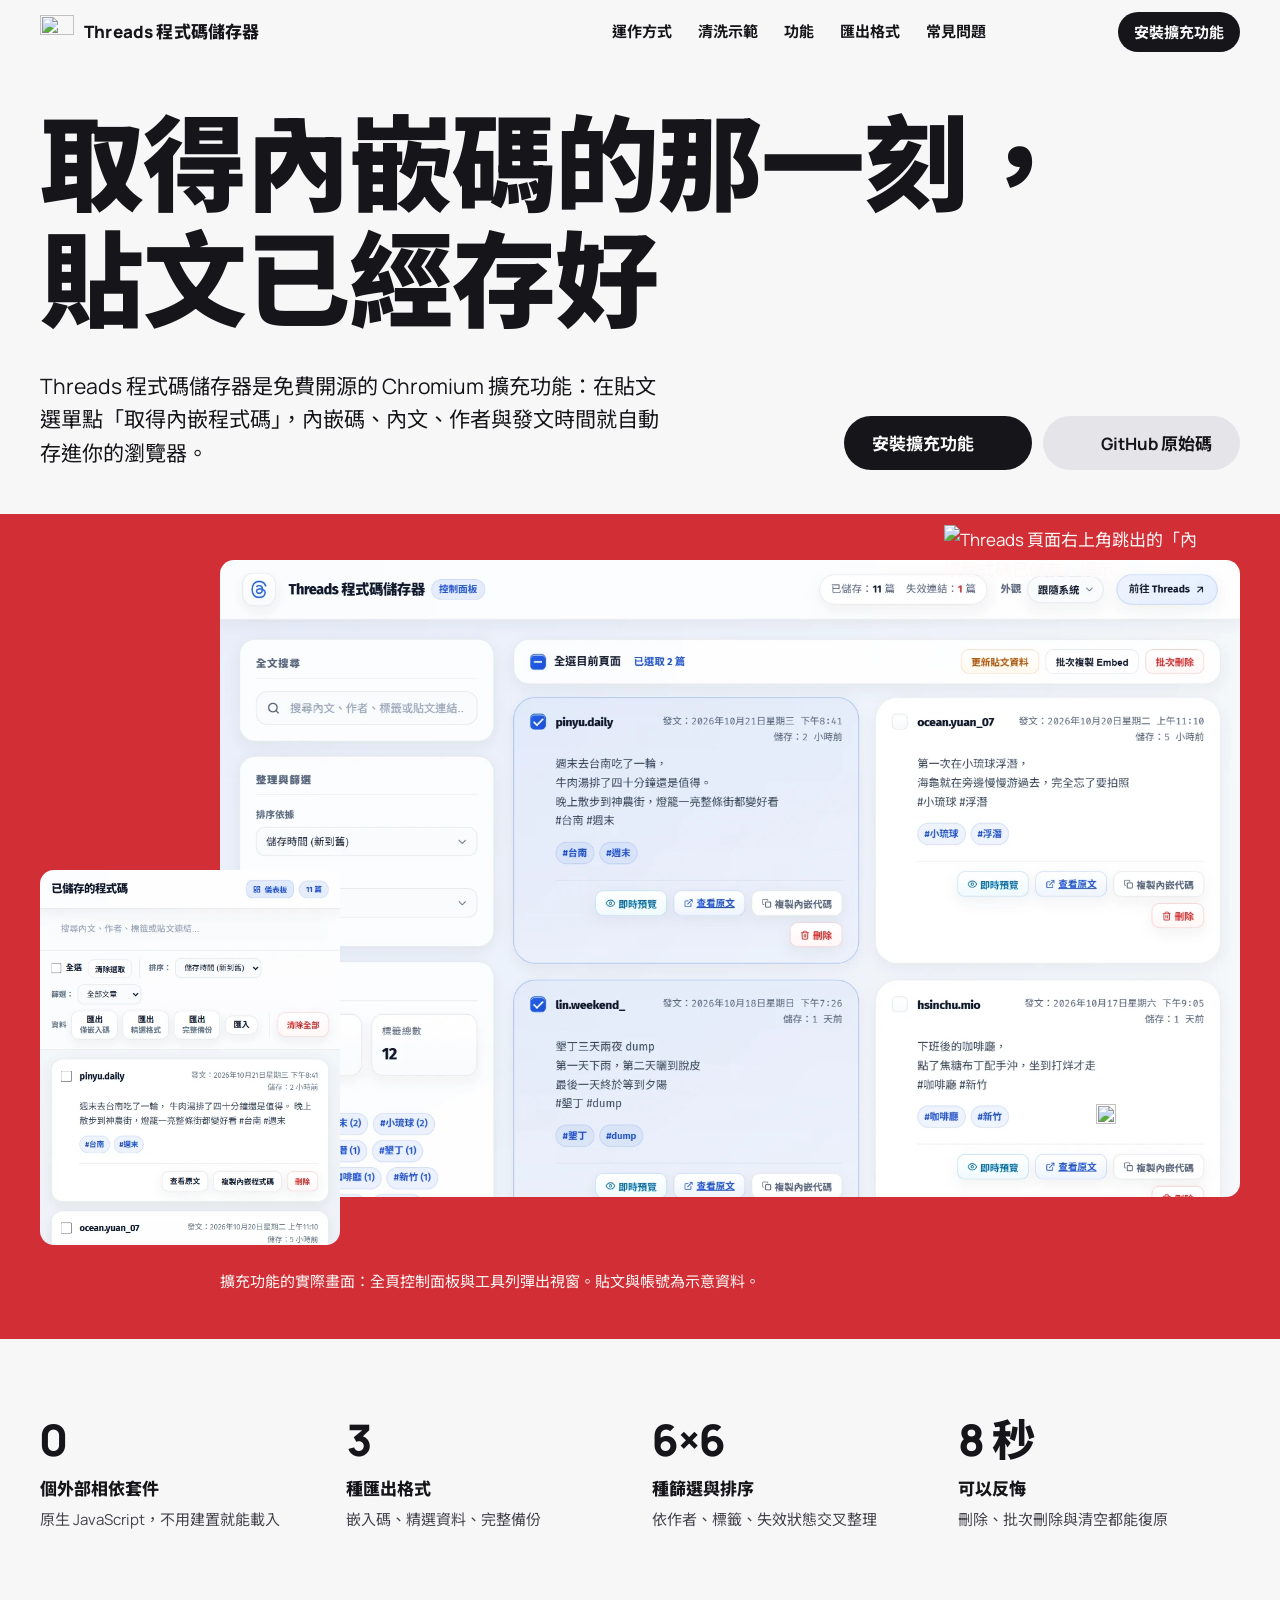
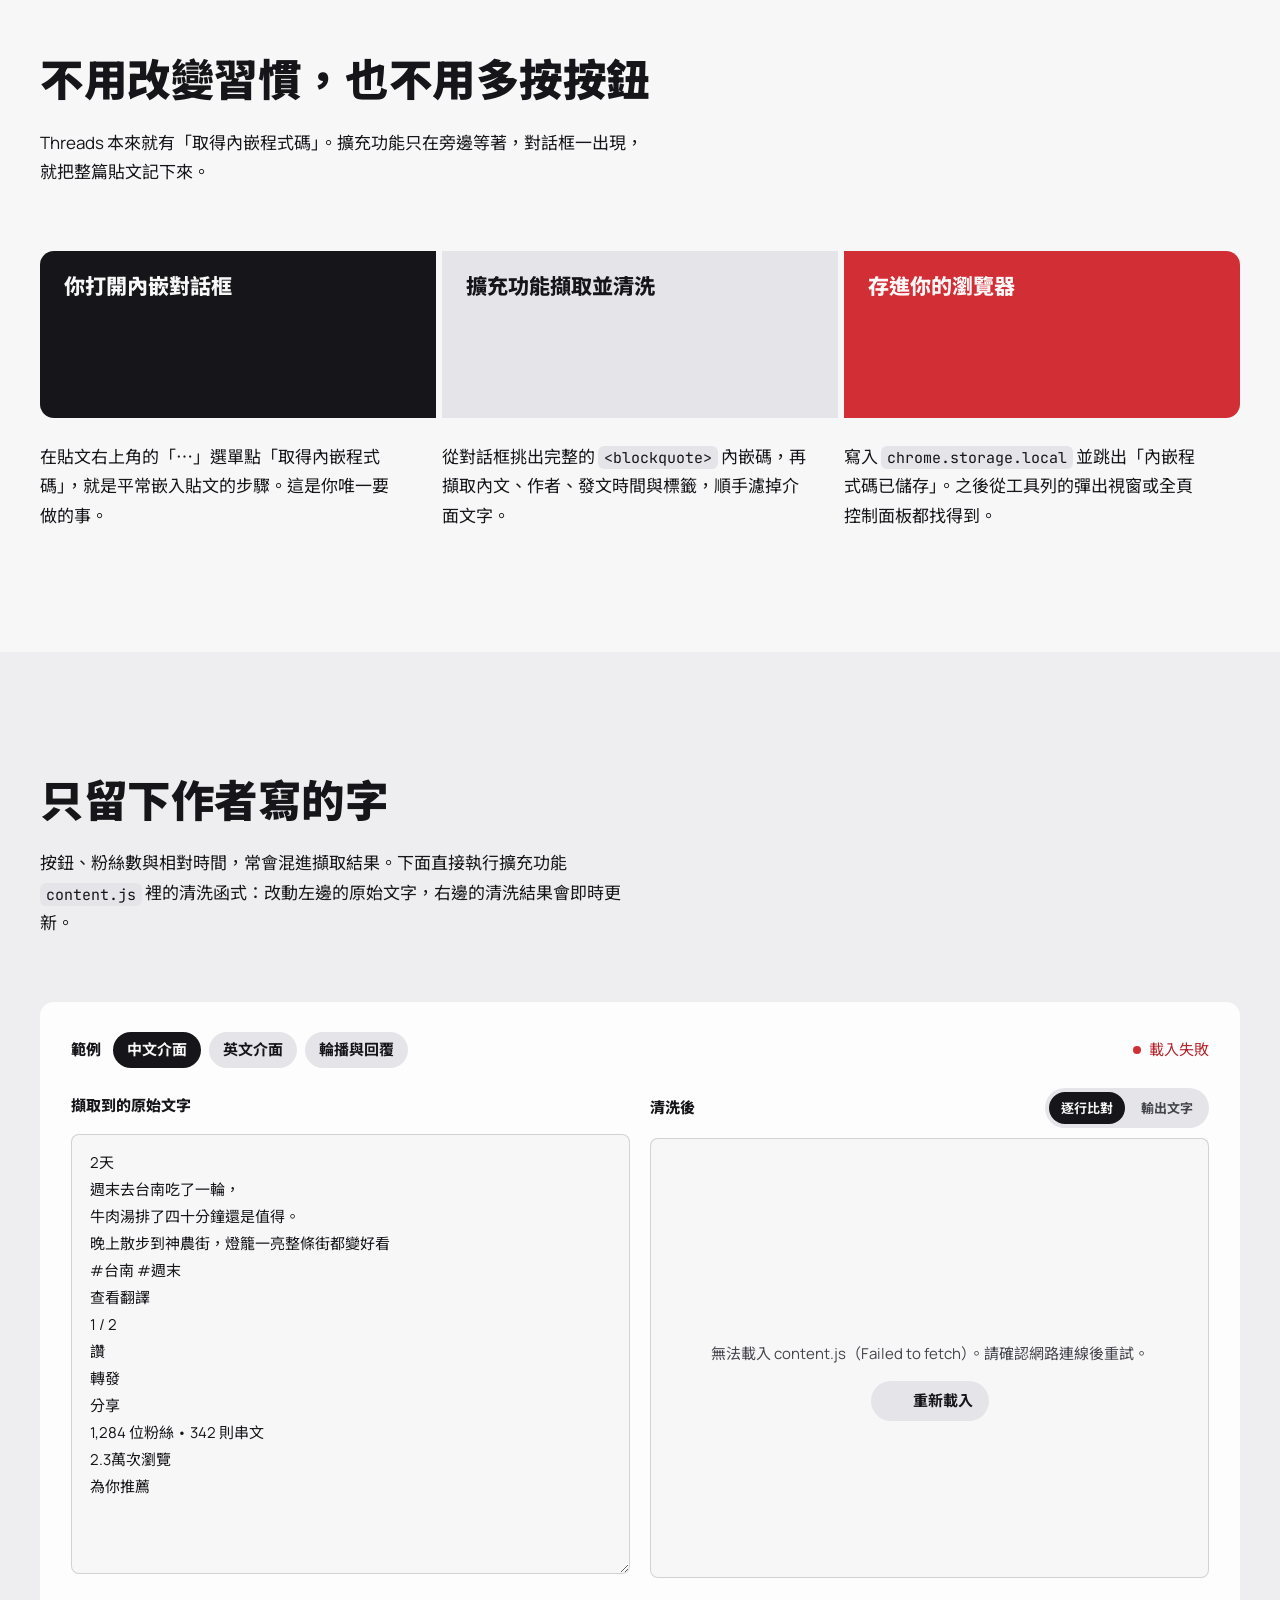
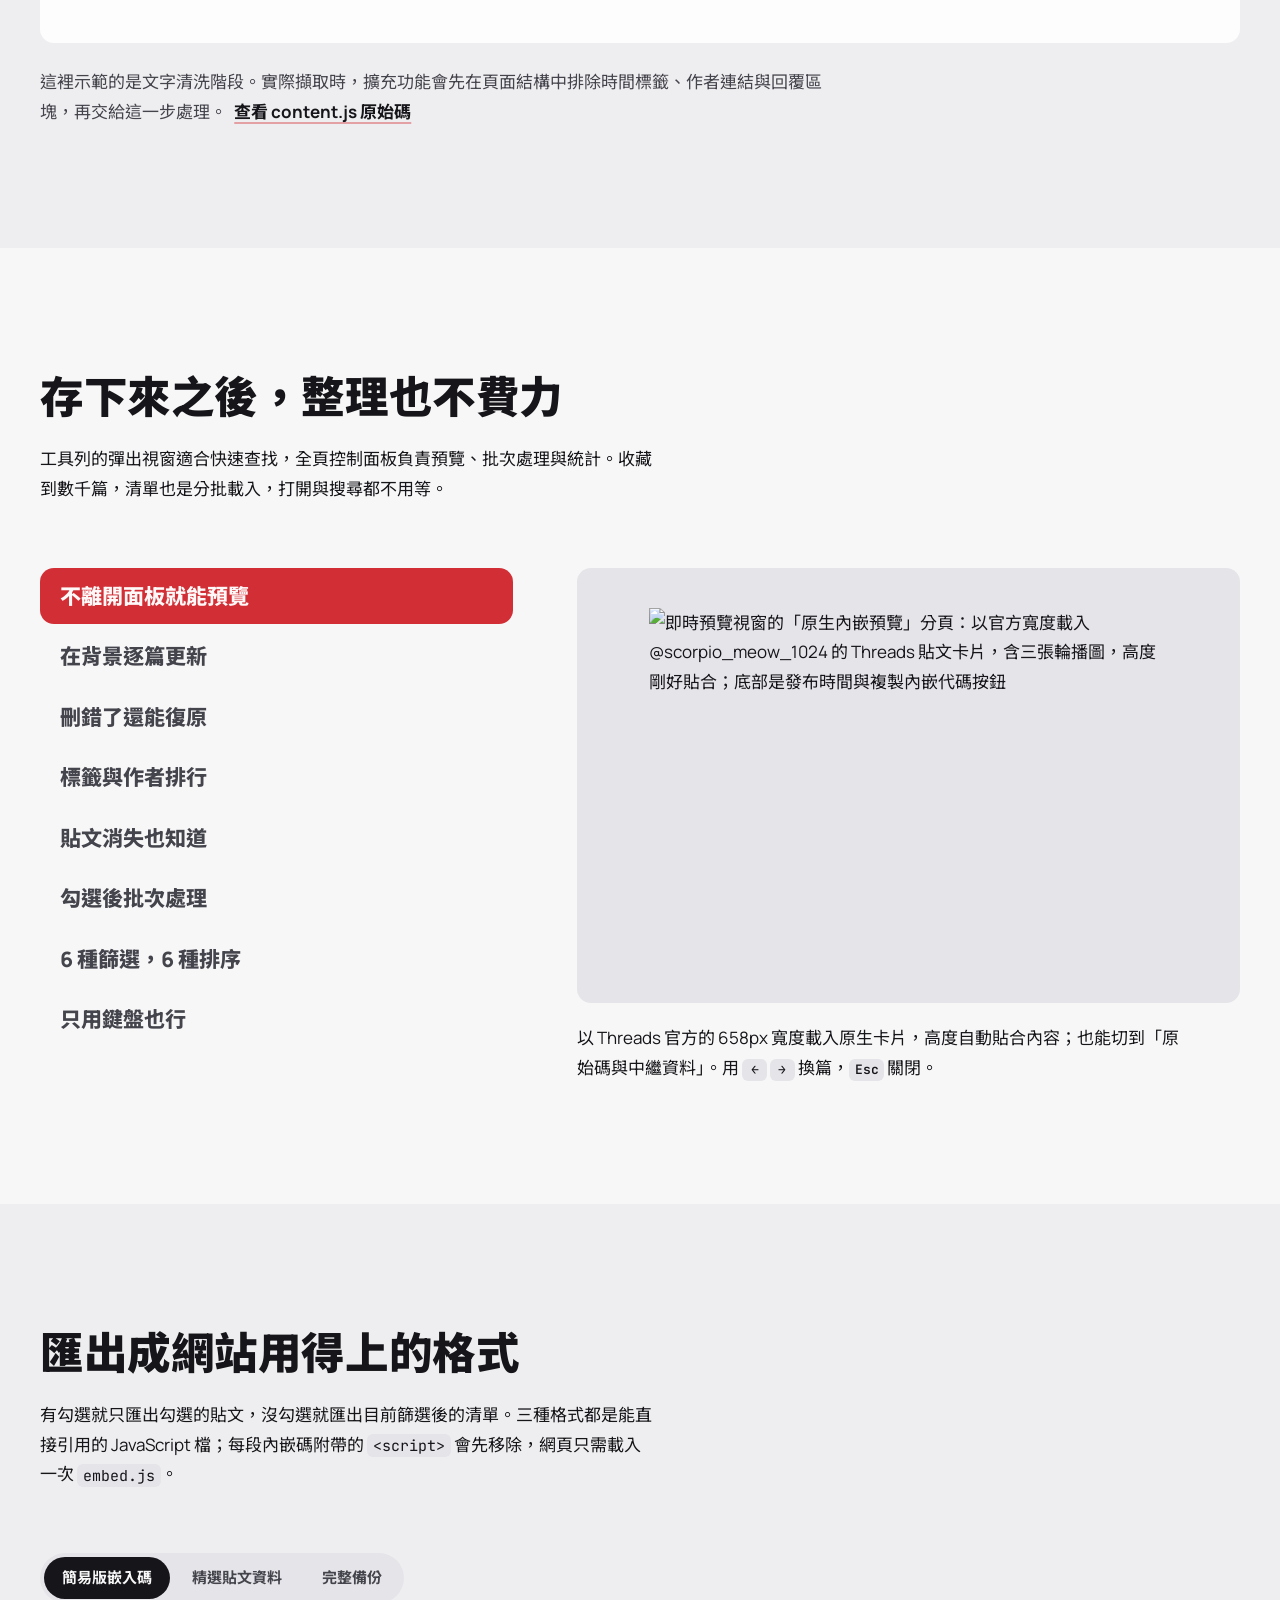
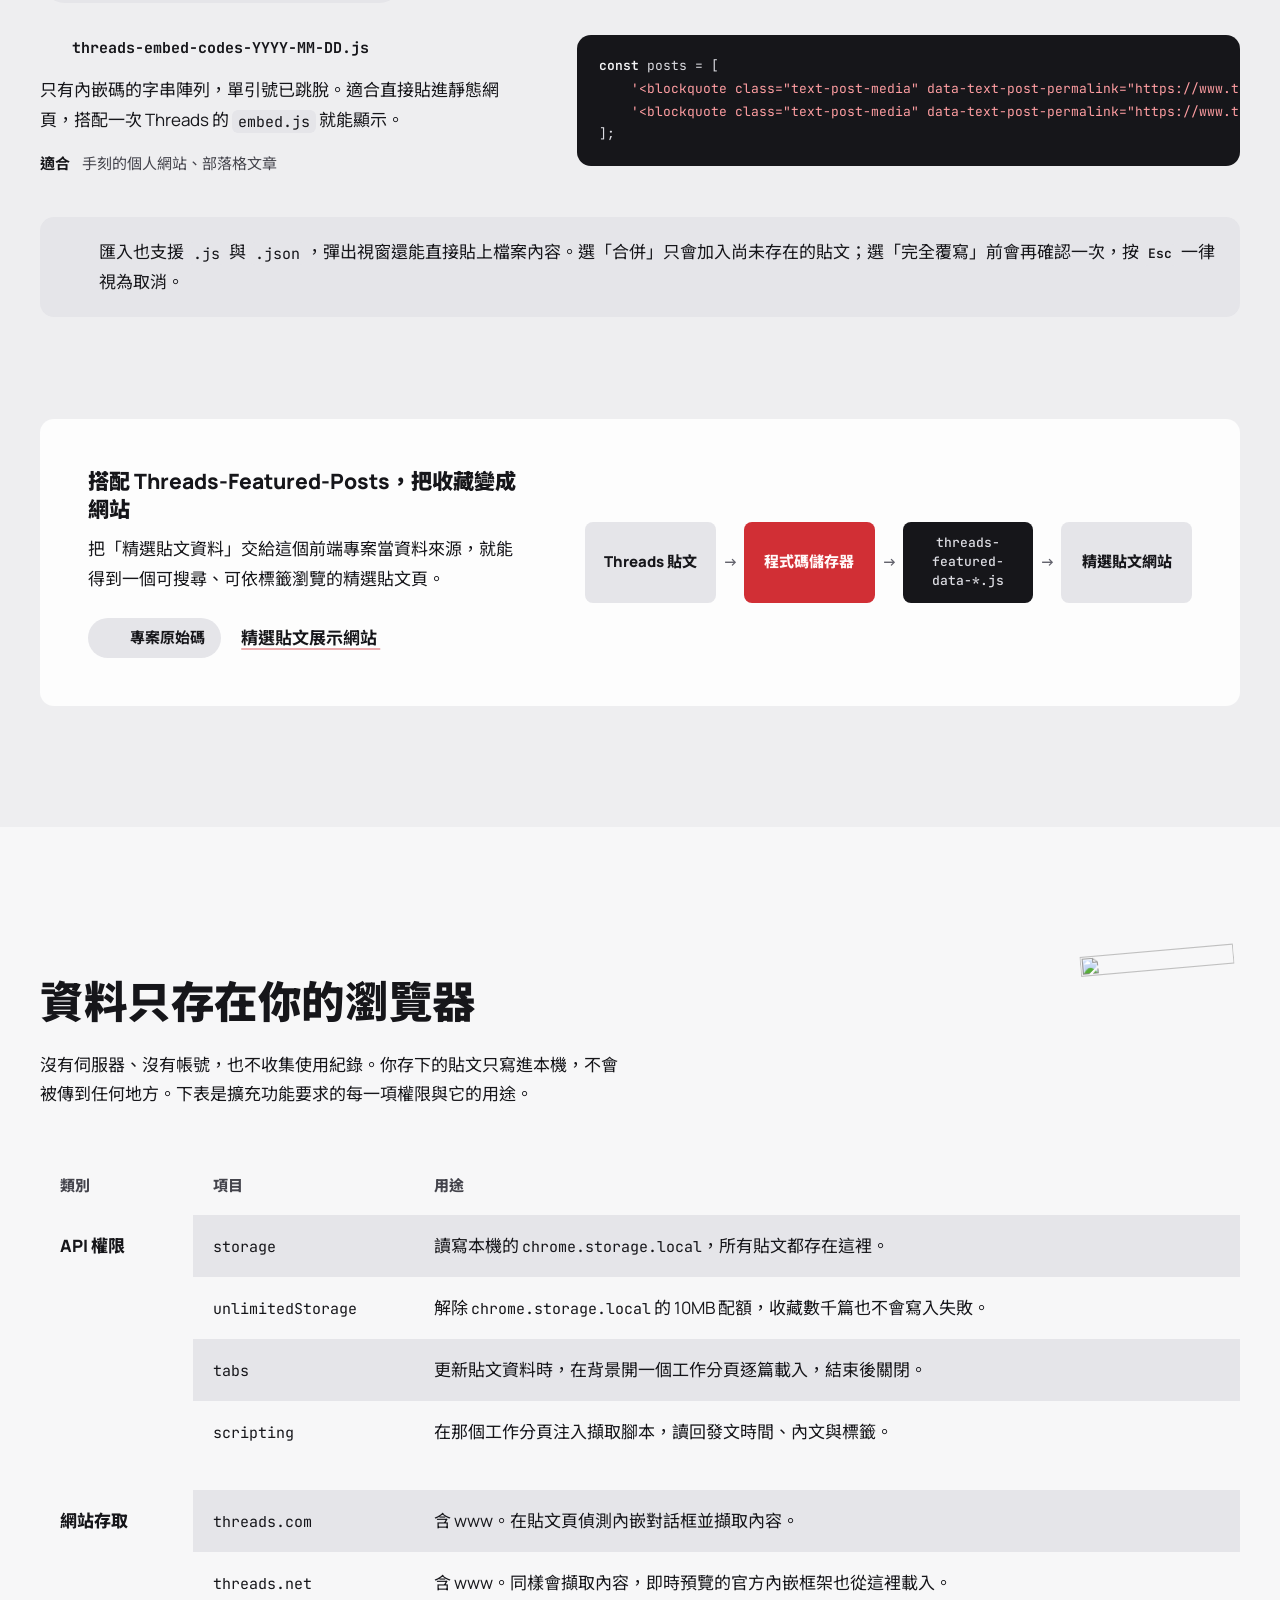
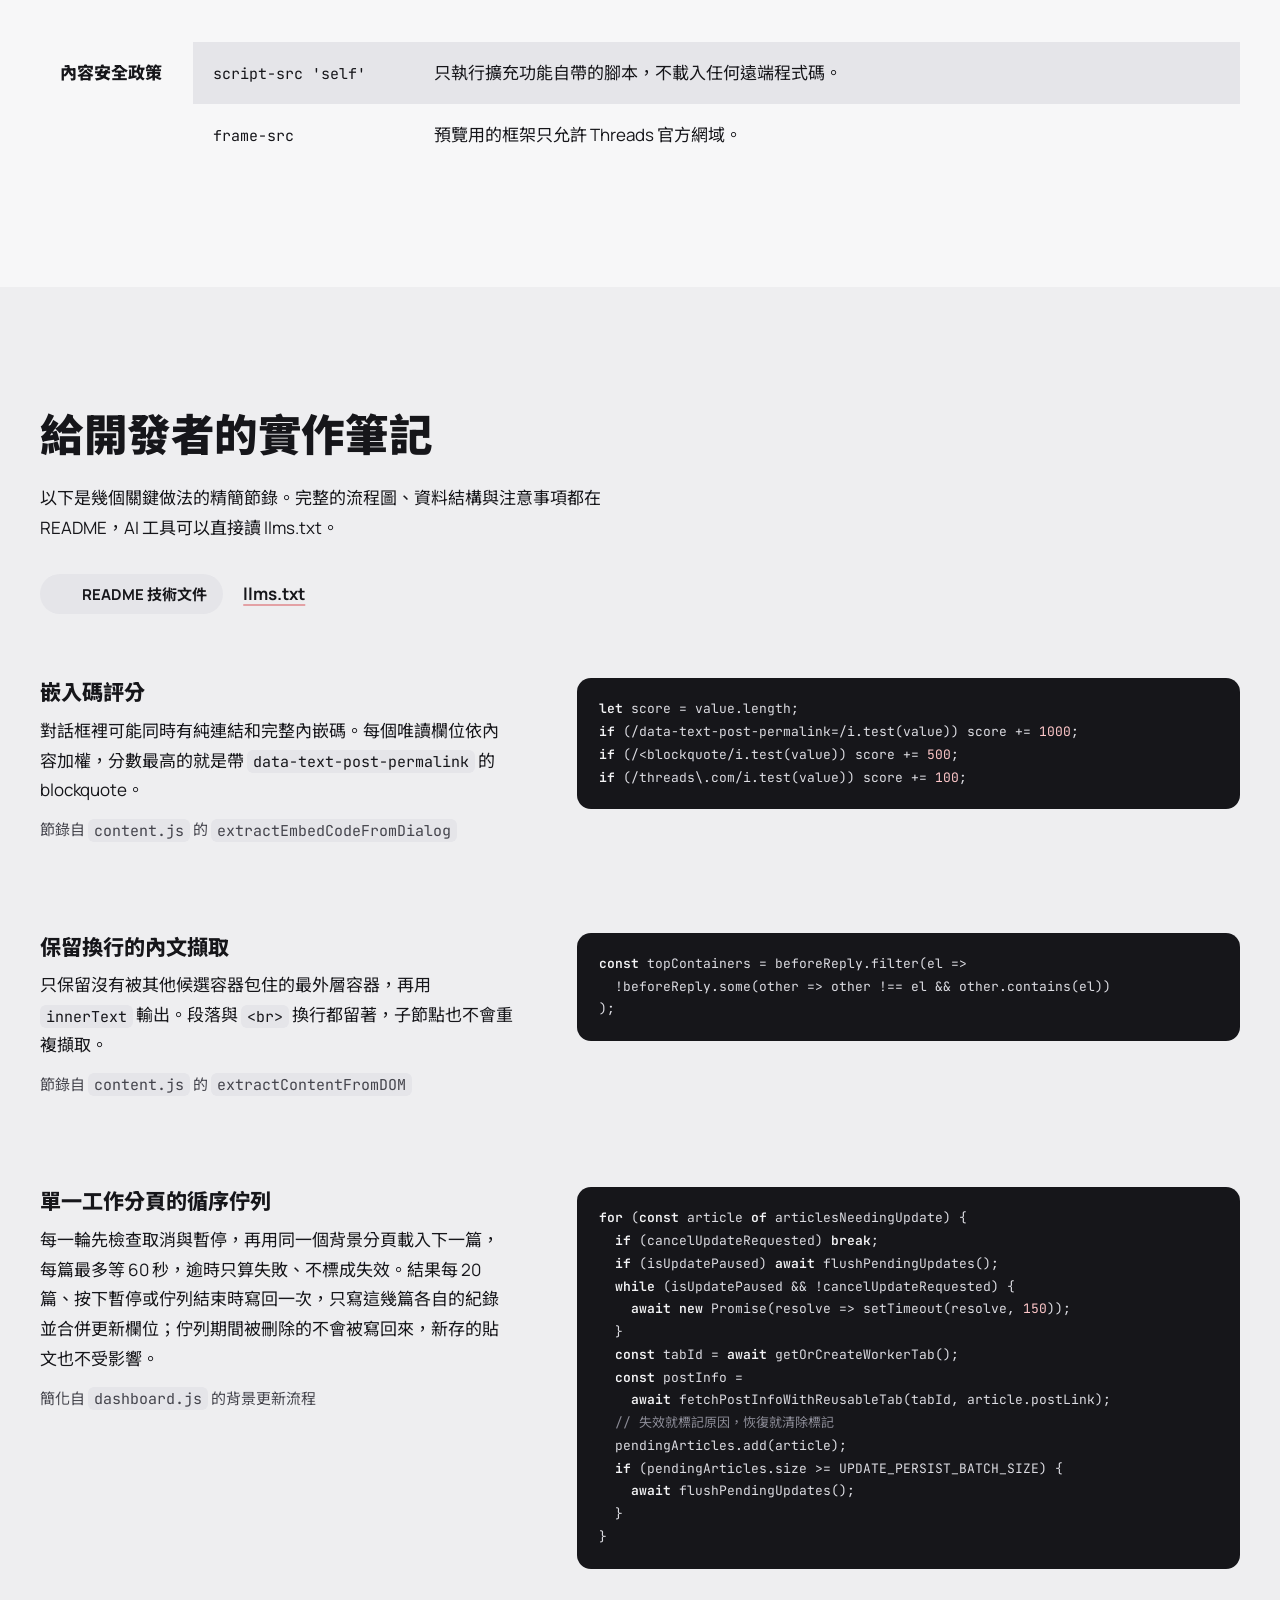
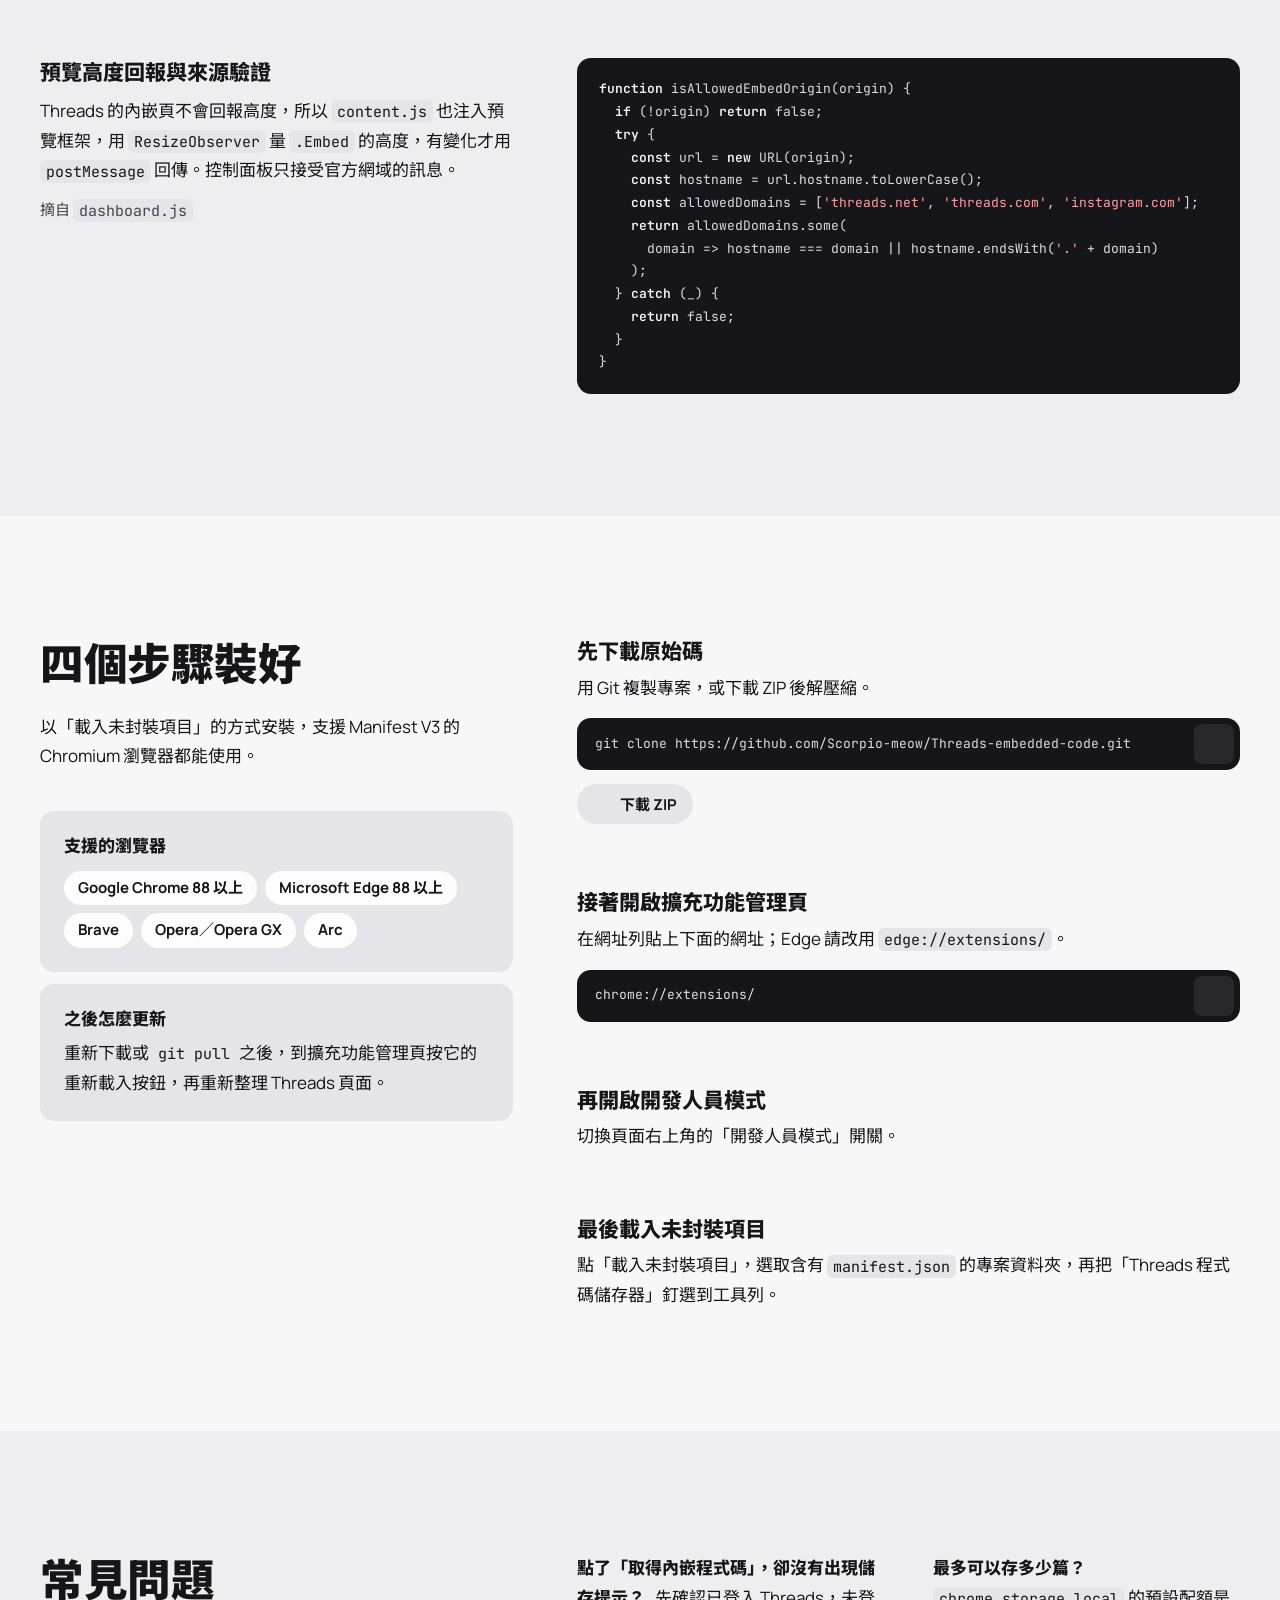
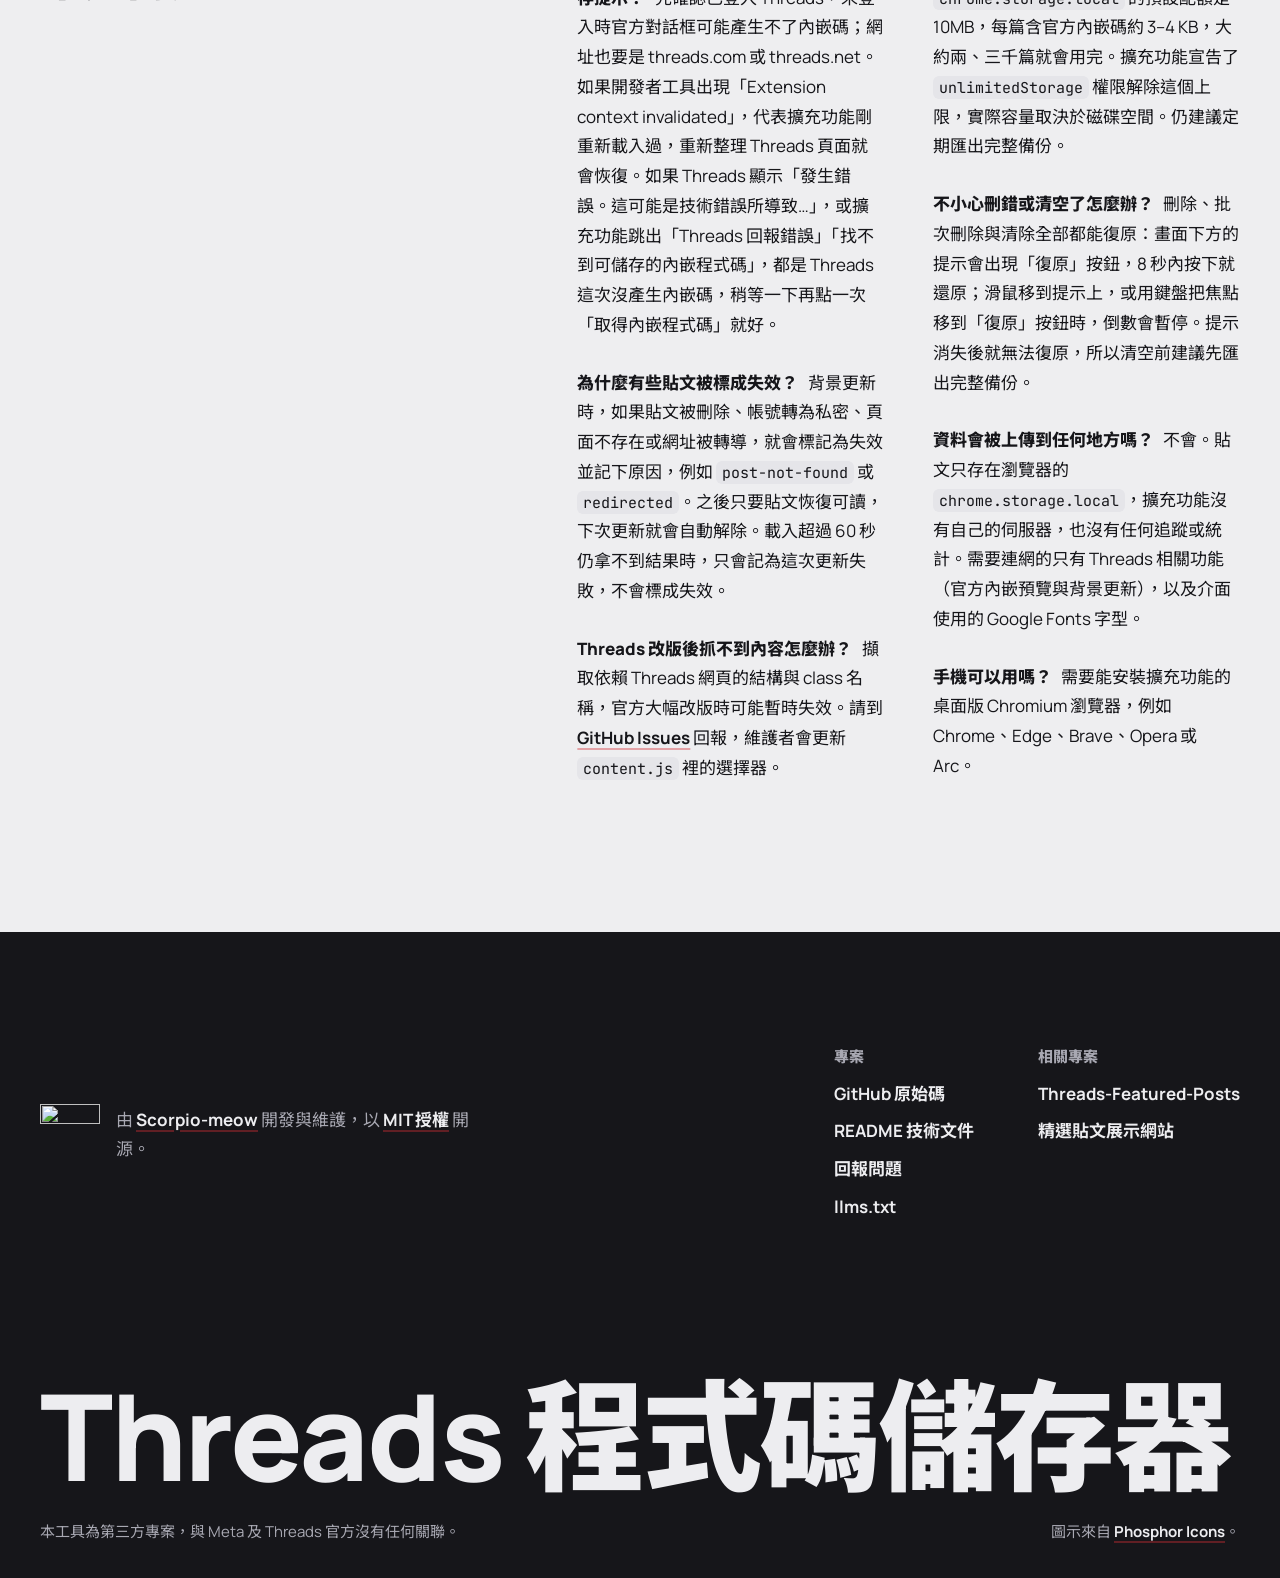
==== commit 90c0f3b3: "docs(site): 範例改用虛構日常貼文並重拍介面截圖 - 示範與匯出範例原為工程師口吻的假貼文，改成貼近實際收藏的日常內容；   帳號與貼文代碼皆為虛構，不使用真實帳號 - 完整備份範例對齊實際" ====
--- a/docs/index.html
+++ b/docs/index.html
@@ -274,12 +274,10 @@
             content.js 原始碼</a>
         </p>
         <script type="text/plain" data-demo-sample-text="zh">2天
-CSS :has() 真的改變了我寫表單的方式。
-勾選「需要發票」才展開統編欄位，一行腳本都不用寫：
-.invoice:has(input:checked) .tax-id {
-  display: grid;
-}
-#前端技巧
+週末去台南吃了一輪，
+牛肉湯排了四十分鐘還是值得。
+晚上散步到神農街，燈籠一亮整條街都變好看
+#台南 #週末
 查看翻譯
 1 / 2
 讚
@@ -289,19 +287,17 @@
 2.3萬次瀏覽
 為你推薦</script>
         <script type="text/plain" data-demo-sample-text="en">Sep 22
-structuredClone() 可以深拷貝 Map、Set 和 Date，
-JSON.parse(JSON.stringify(x)) 會默默把它們弄丟。
-const copy = structuredClone(state);
+第一次在小琉球浮潛，
+海龜就在旁邊慢慢游過去，完全忘了要拍照
 See translation
 1,284 followers • 342 threads
-See what @ts.daily.notes is saying on Threads
+See what @ocean.yuan_07 is saying on Threads
 just now</script>
-        <script type="text/plain" data-demo-sample-text="carousel">回覆 @pixel.lin.dev...
+        <script type="text/plain" data-demo-sample-text="carousel">回覆 @pinyu.daily...
 3h
-整理了這週最常用的 VS Code 快捷鍵：
-Ctrl + D 選取下一個相同字詞
-Alt + 上下鍵 整行搬移
-Ctrl + Shift + L 選取所有相同字詞
+墾丁三天兩夜 dump
+第一天下雨，第二天曬到脫皮
+最後一天終於等到夕陽
 圖片 1 / 4
 2 / 4
 在貼文中提及 @meta.ai ，即可在這裡獲得解答
@@ -367,8 +363,8 @@
             <article class="tabs__panel cap" role="tabpanel" id="cap-tags" aria-labelledby="cap-tab-tags" tabindex="0"
               hidden>
               <div class="cap__media">
-                <img src="assets/img/ui-tags.webp" width="668" height="424" loading="lazy"
-                  alt="常用標籤雲，#前端技巧 (4) 為目前選取的篩選條件">
+                <img src="assets/img/ui-tags.webp" width="668" height="440" loading="lazy"
+                  alt="常用標籤雲，#台南 (4) 為目前選取的篩選條件">
               </div>
               <h3 class="cap__title">標籤與作者排行</h3>
               <p class="cap__text">統計最常出現的 15 個標籤與作者，點一下就篩選，再點一次取消。</p>
@@ -376,7 +372,7 @@
             <article class="tabs__panel cap" role="tabpanel" id="cap-expired" aria-labelledby="cap-tab-expired"
               tabindex="0" hidden>
               <div class="cap__media cap__media--top">
-                <img src="assets/img/ui-expired.webp" width="992" height="770" loading="lazy"
+                <img src="assets/img/ui-expired.webp" width="996" height="787" loading="lazy"
                   alt="一張貼文卡片，帶有紅色的「已失效 (post-not-found)」標籤">
               </div>
               <h3 class="cap__title">貼文消失也知道</h3>
@@ -466,8 +462,8 @@
               <p class="export__use"><strong>適合</strong>手刻的個人網站、部落格文章</p>
             </div>
             <pre class="code"><code data-highlight>const posts = [
-    '&lt;blockquote class="text-post-media" data-text-post-permalink="https://www.threads.com/@mochi.frontend/post/DQx7mK2pLsA" …&gt;…&lt;/blockquote&gt;',
-    '&lt;blockquote class="text-post-media" data-text-post-permalink="https://www.threads.com/@ts.daily.notes/post/DQv3Rn8eTqB" …&gt;…&lt;/blockquote&gt;'
+    '&lt;blockquote class="text-post-media" data-text-post-permalink="https://www.threads.com/@pinyu.daily/post/DQx7mK2pLsA" …&gt;…&lt;/blockquote&gt;',
+    '&lt;blockquote class="text-post-media" data-text-post-permalink="https://www.threads.com/@ocean.yuan_07/post/DQv3Rn8eTqB" …&gt;…&lt;/blockquote&gt;'
 ];</code></pre>
           </div>
           <div class="tabs__panel export__panel" role="tabpanel" id="export-panel-featured"
@@ -482,12 +478,12 @@
             <pre class="code"><code data-highlight>const posts = [
     {
         "embedCode": "&lt;blockquote class=\"text-post-media\" …&gt;…&lt;/blockquote&gt;",
-        "postLink": "https://www.threads.com/@mochi.frontend/post/DQx7mK2pLsA",
-        "author": "mochi.frontend",
-        "content": "CSS :has() 真的改變了我寫表單的方式。\n勾選「需要發票」才展開統編欄位…",
+        "postLink": "https://www.threads.com/@pinyu.daily/post/DQx7mK2pLsA",
+        "author": "pinyu.daily",
+        "content": "週末去台南吃了一輪，\n牛肉湯排了四十分鐘還是值得。…",
         "tags": [
-            "前端技巧",
-            "CSS"
+            "台南",
+            "週末"
         ]
     }
 ];</code></pre>
@@ -504,15 +500,15 @@
             <pre class="code"><code data-highlight>const posts = [
     {
         "embedCode": "&lt;blockquote class=\"text-post-media\" …&gt;…&lt;/blockquote&gt;",
-        "postLink": "https://www.threads.com/@mochi.frontend/post/DQx7mK2pLsA",
-        "author": "@mochi.frontend",
-        "content": "CSS :has() 真的改變了我寫表單的方式。\n…",
+        "postLink": "https://www.threads.com/@pinyu.daily/post/DQx7mK2pLsA",
+        "author": "pinyu.daily",
+        "content": "週末去台南吃了一輪，\n…",
         "timestamp": "2026-09-22T12:41:00.000Z",
-        "timestampTitle": "2026年9月22日 下午8:41",
-        "savedAt": "2026-09-23T09:02:17.000Z",
+        "timestampTitle": "2026年9月22日星期二 下午8:41",
+        "savedAt": "2026-09-23T09:02:17.351Z",
         "tags": [
-            "前端技巧",
-            "CSS"
+            "台南",
+            "週末"
         ],
         "status": "active",
         "expiredAt": "",
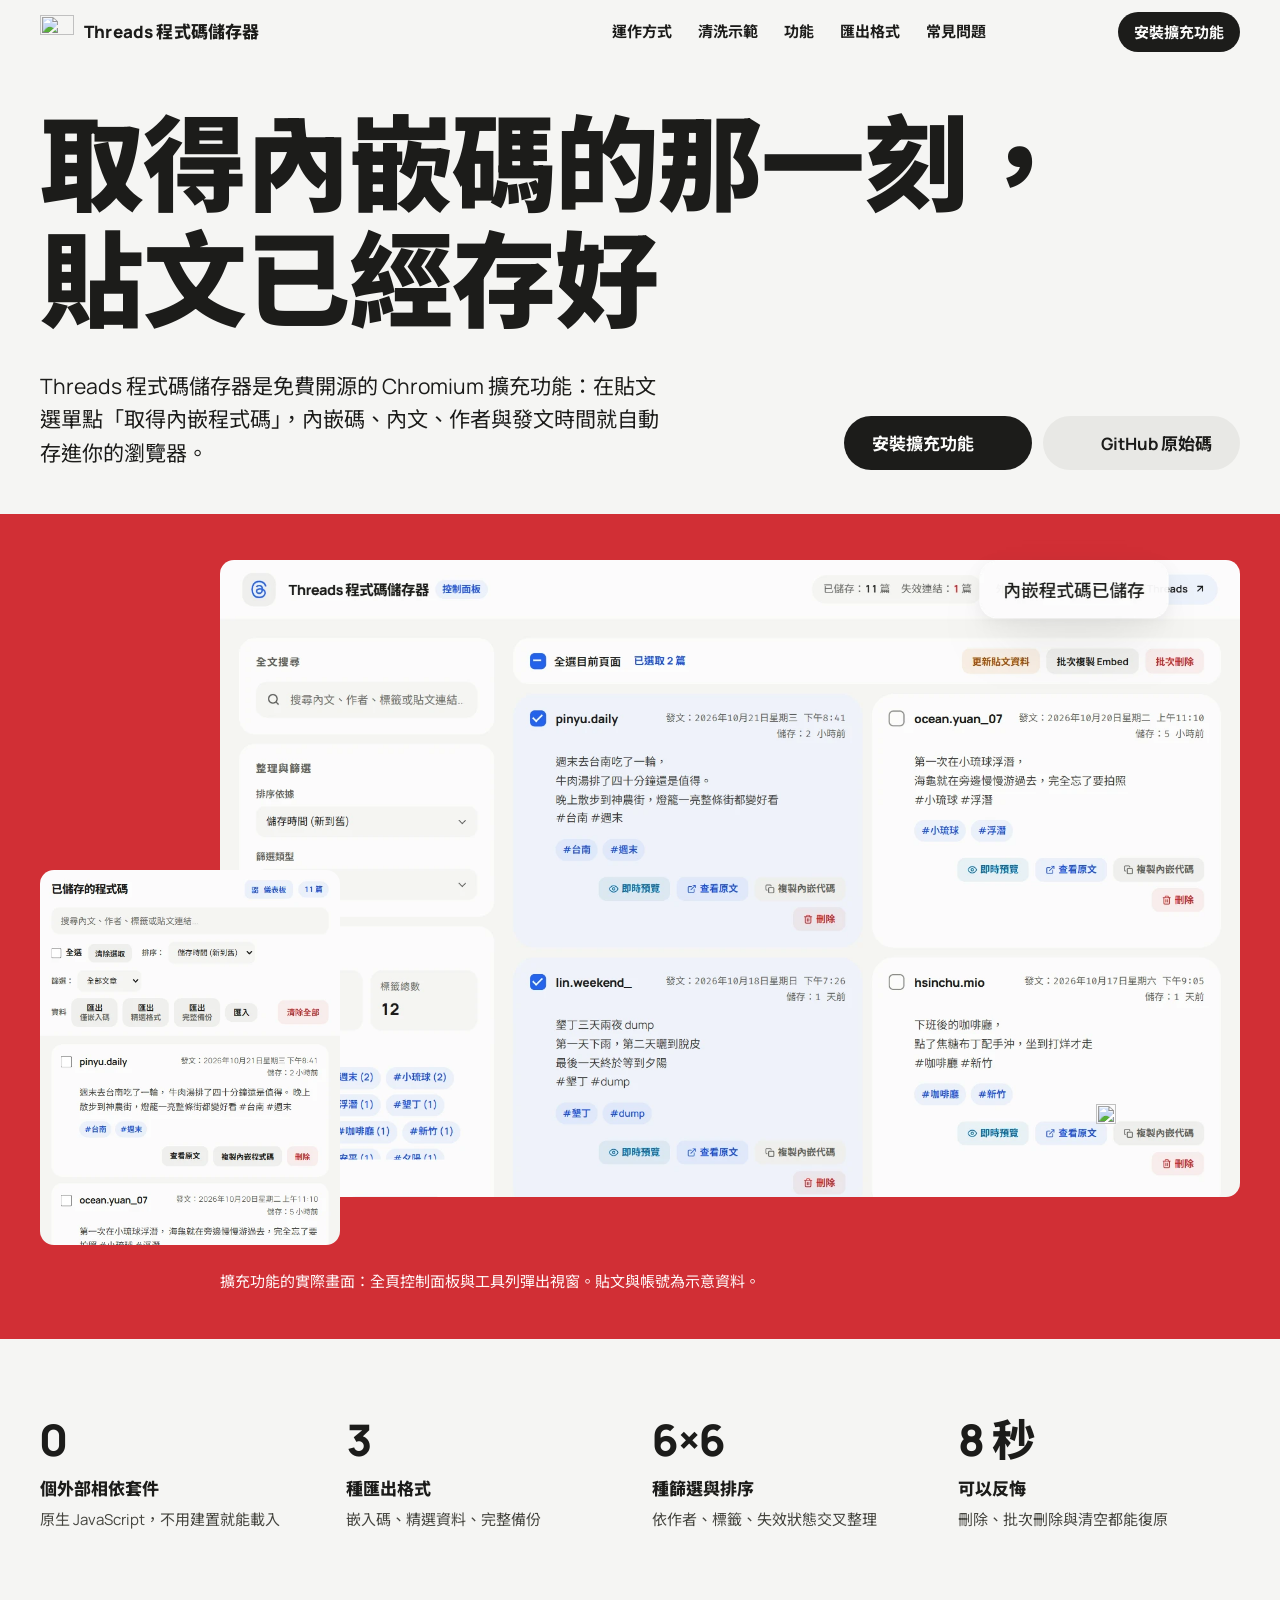
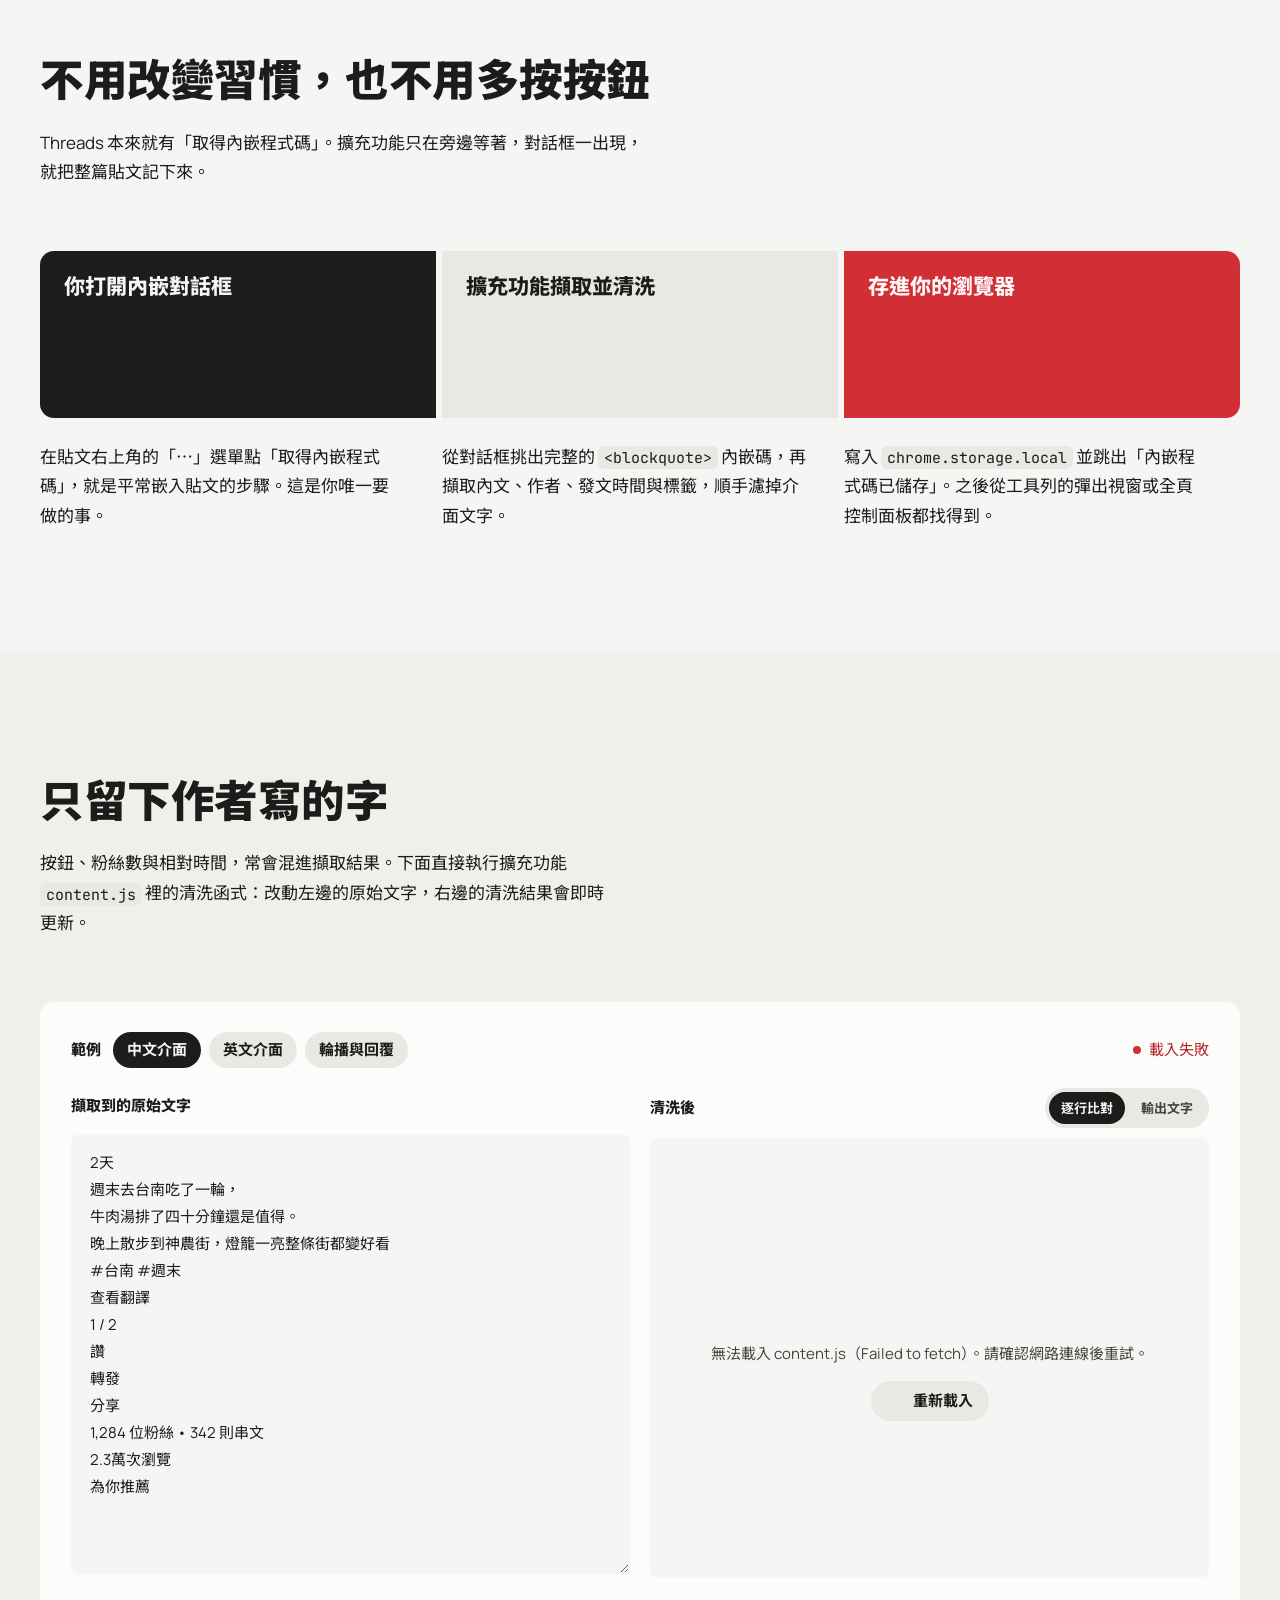
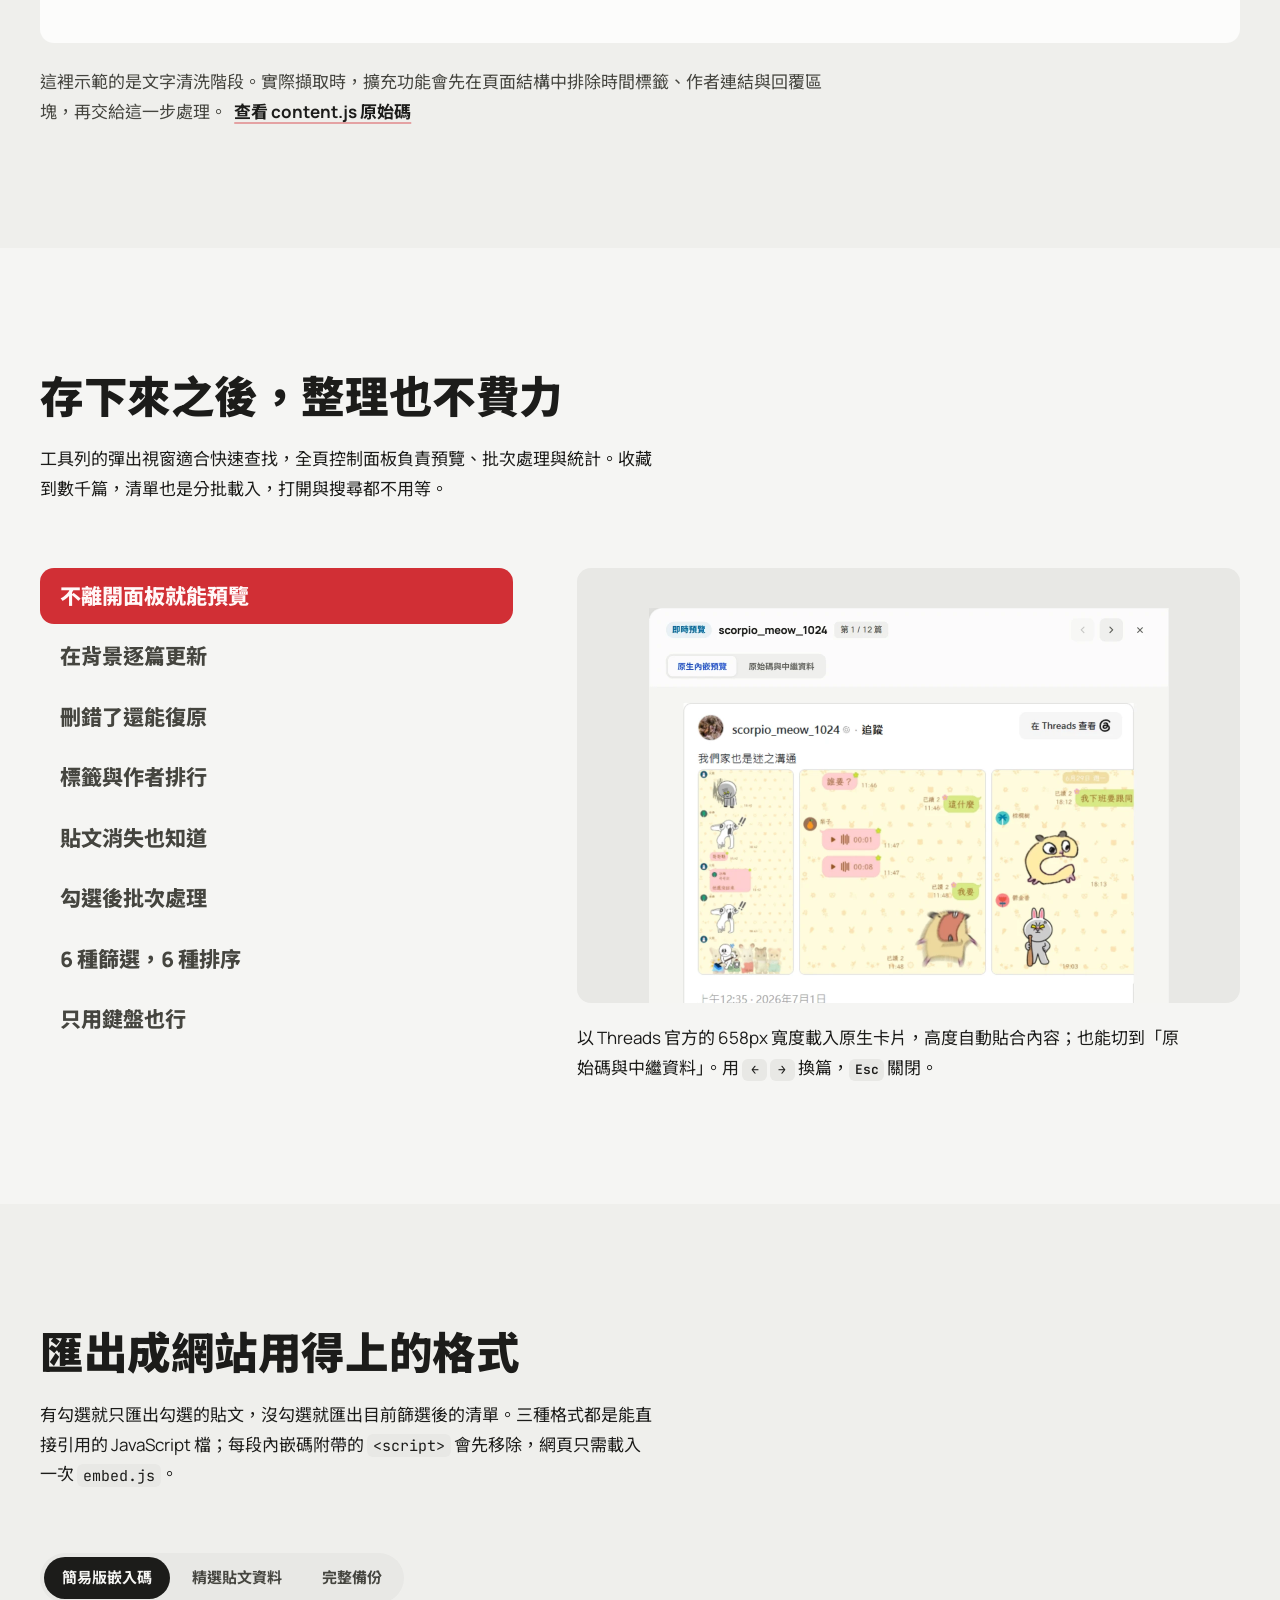
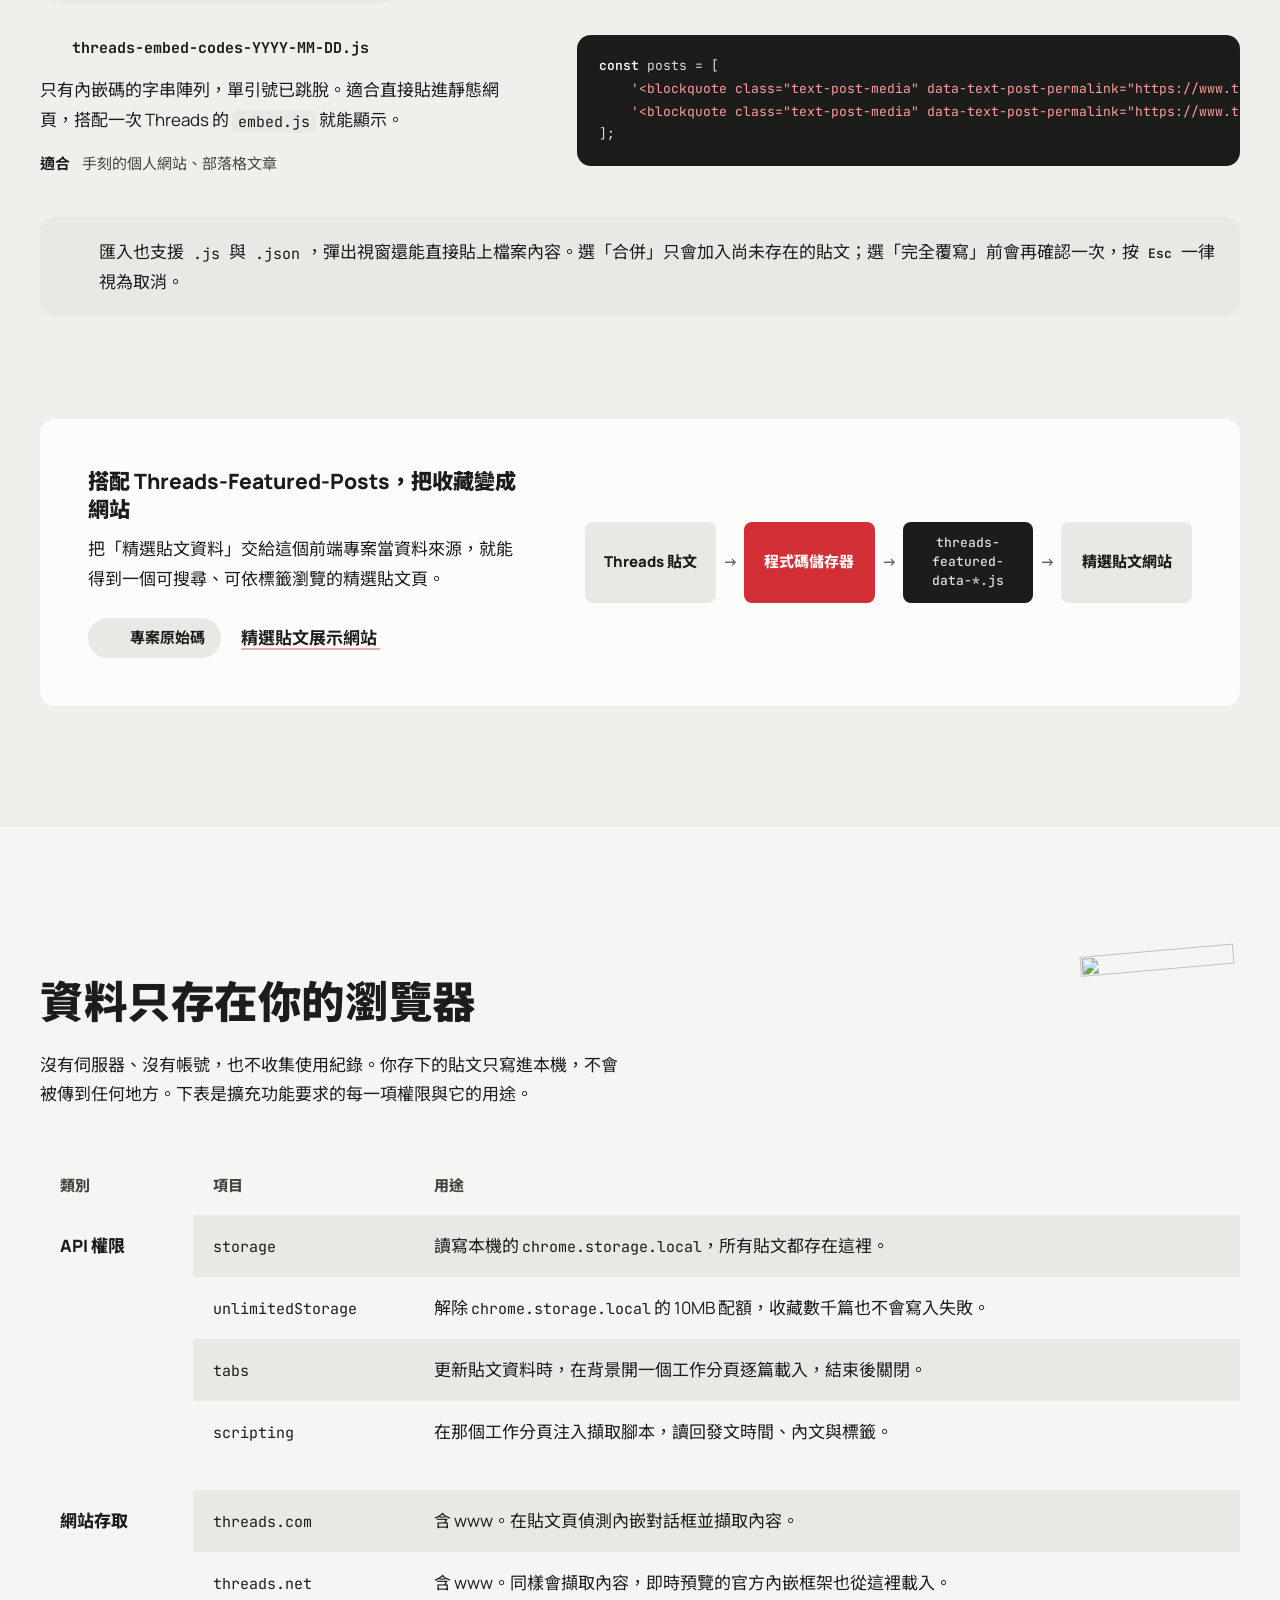
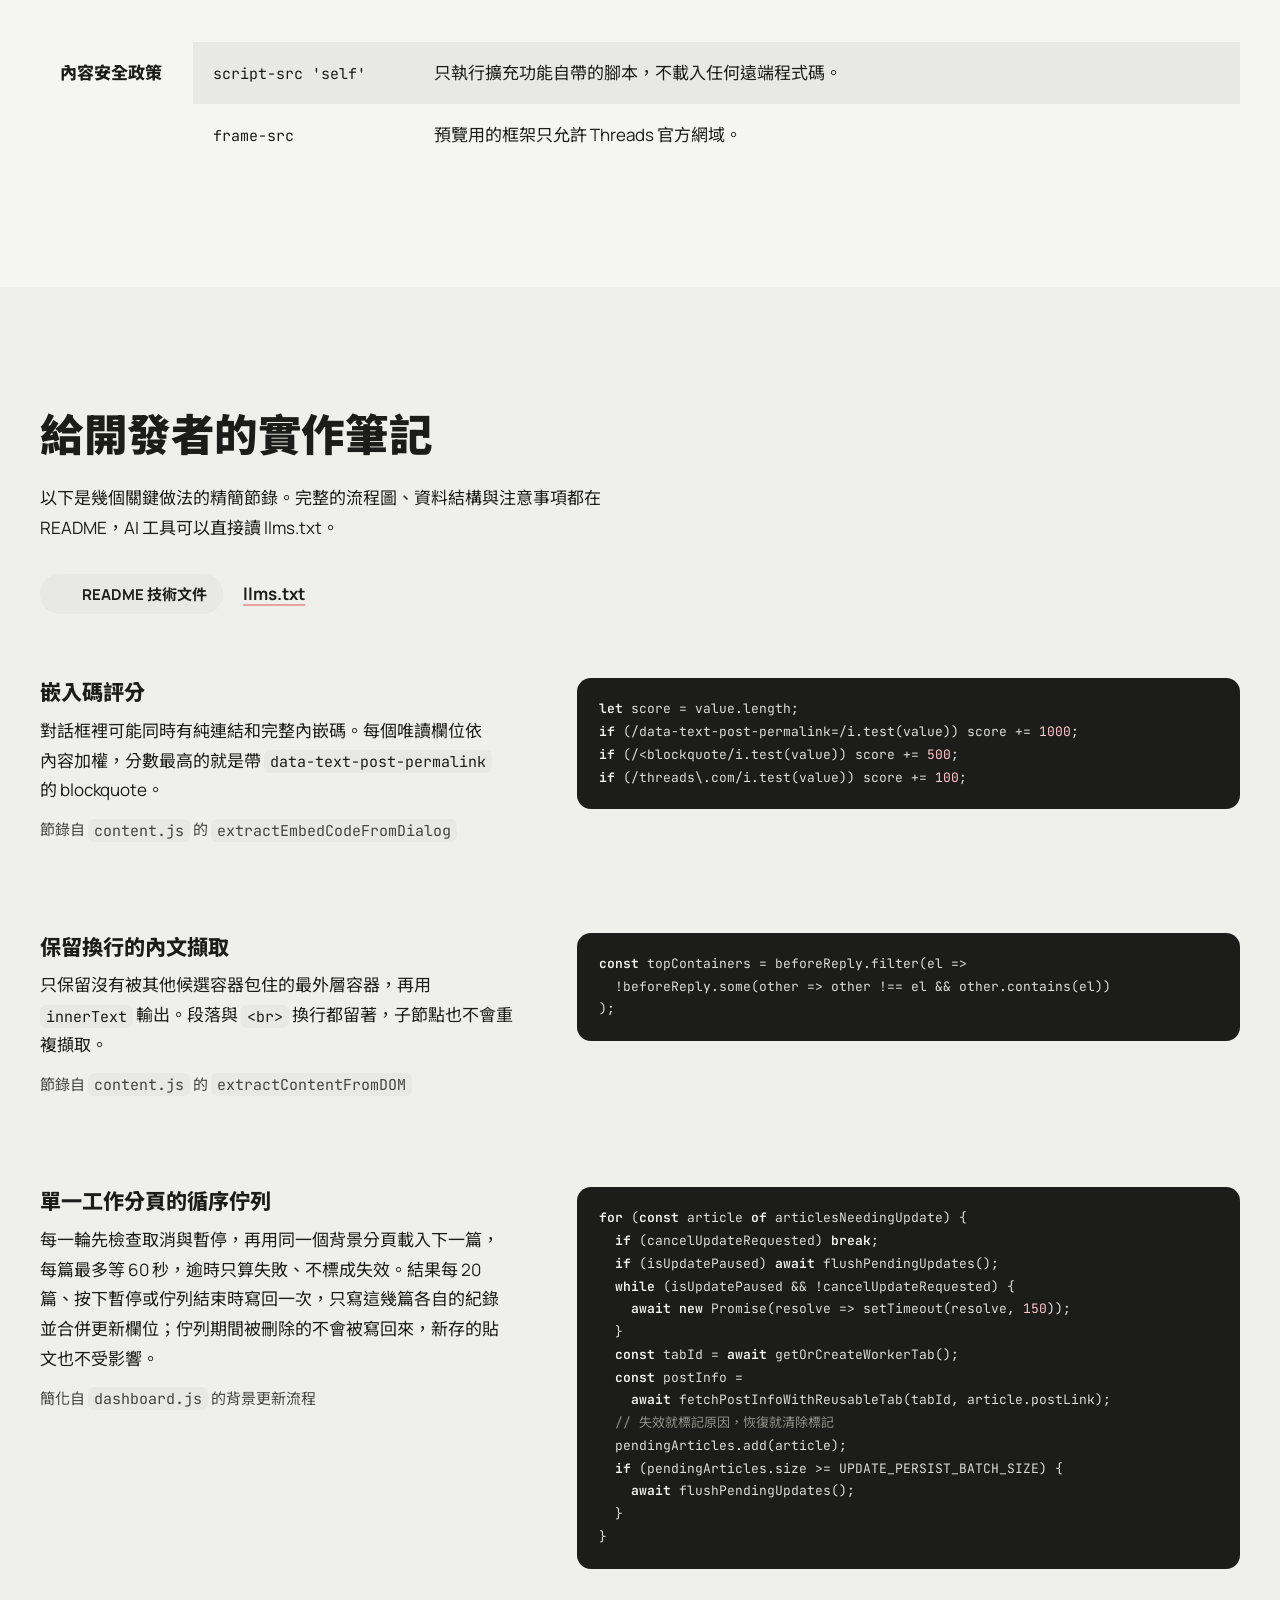
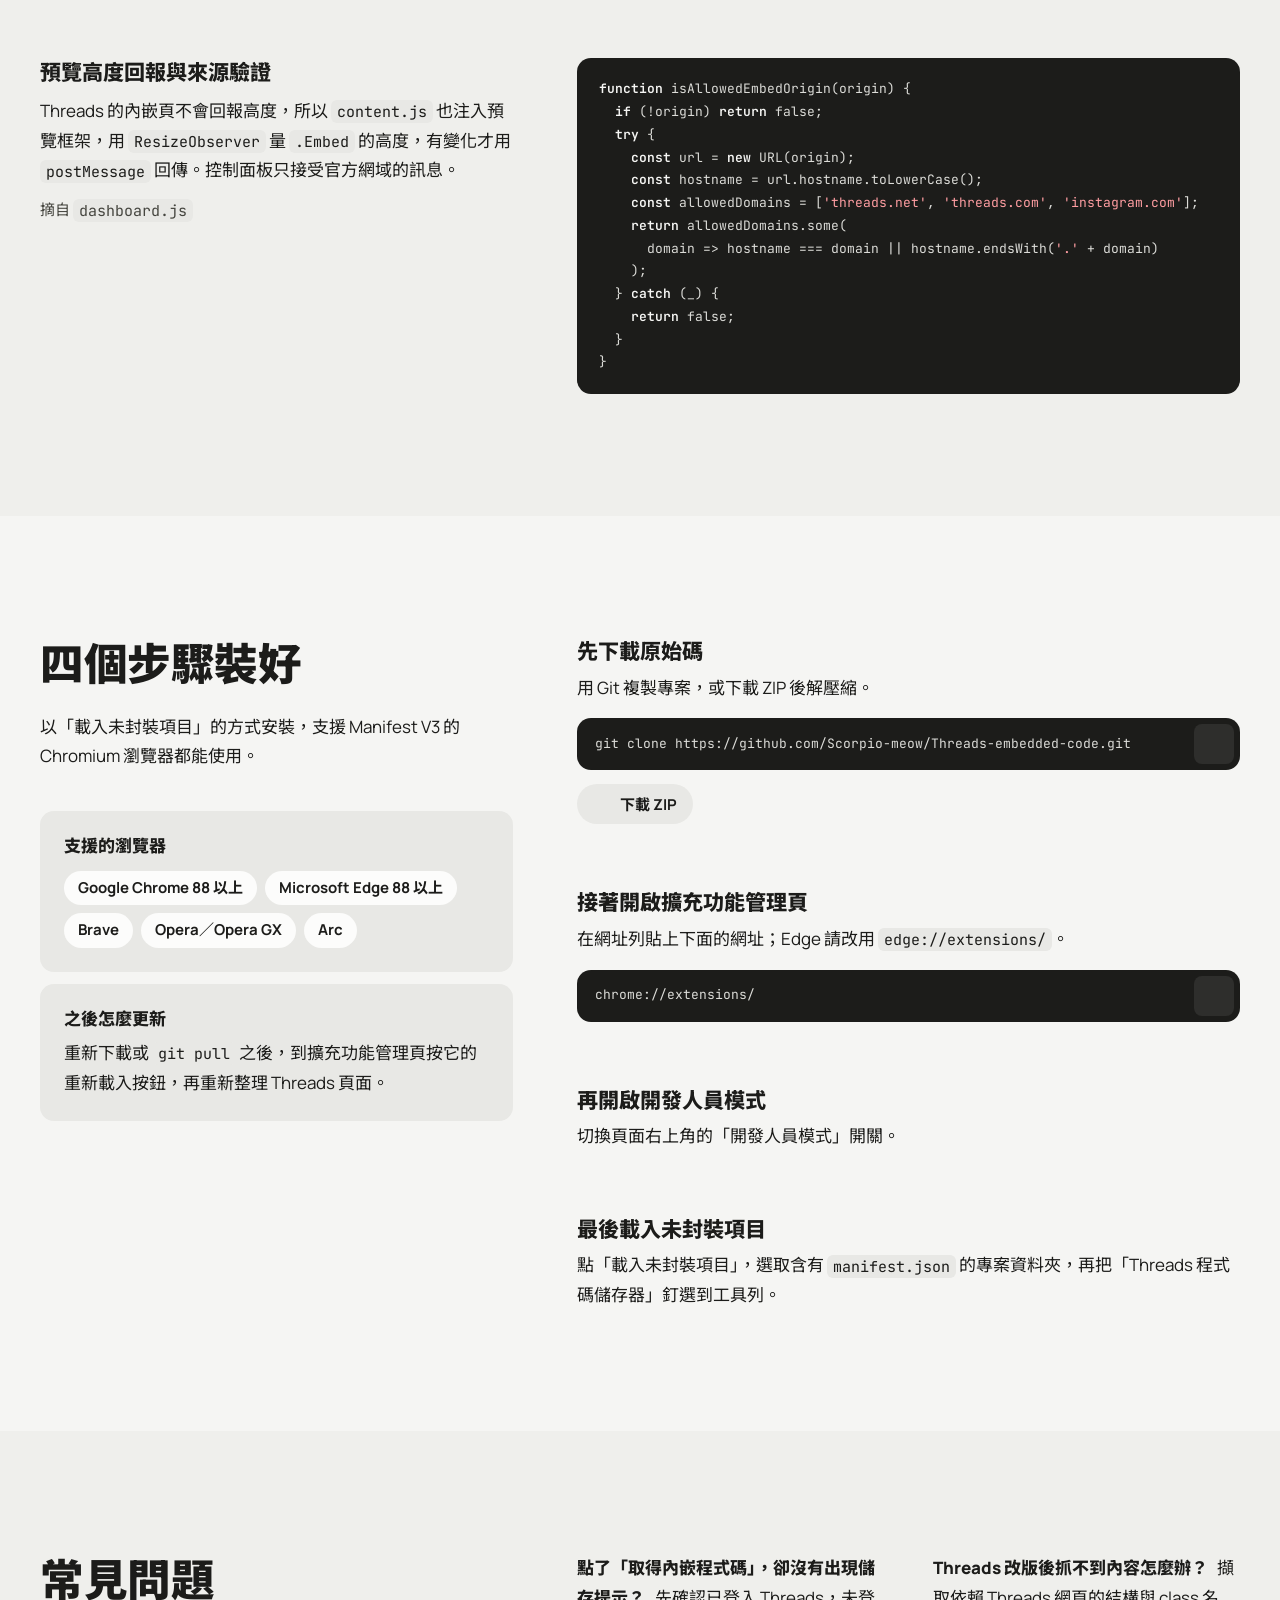
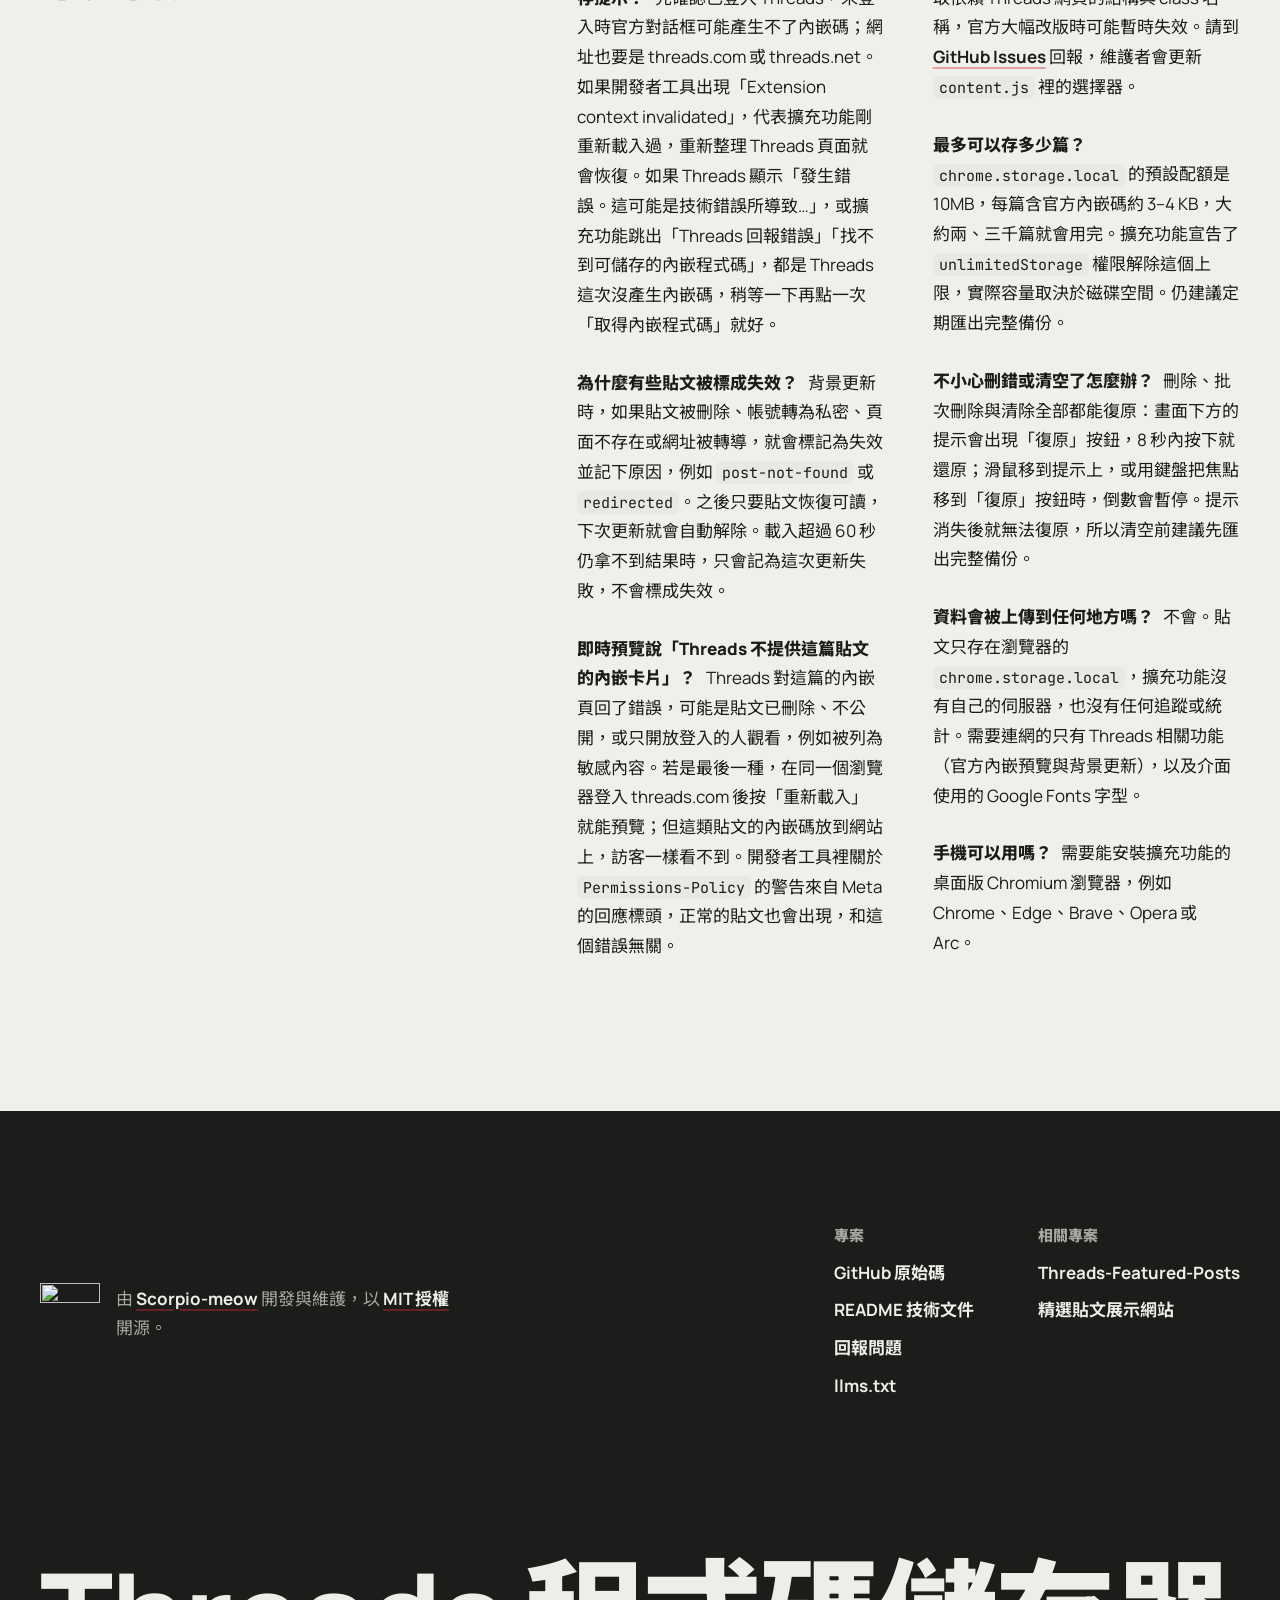
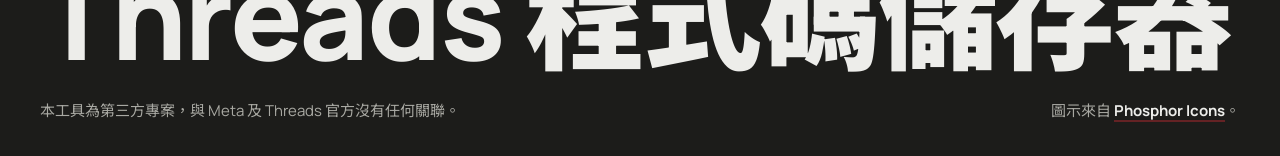
==== commit e3d88102: "feat: 改為無邊框分層並加入動效與內嵌錯誤處理，升版至 v2.5.0 - 介面改用 1%–3% 明度差分層，拿掉框線、漸層與純黑；深色模式字重   減 40，字型改為可變的 Manrope 與 N" ====
--- a/docs/index.html
+++ b/docs/index.html
@@ -7,8 +7,8 @@
   <title>Threads 程式碼儲存器｜自動收藏 Threads 貼文的瀏覽器擴充功能</title>
   <meta name="description"
     content="免費開源的 Chromium 擴充功能。在 Threads 點「取得內嵌程式碼」時，自動存下官方內嵌碼、內文、作者、發文時間與標籤；資料只存在你的瀏覽器，可即時預覽、背景更新，並匯出成三種格式。">
-  <meta name="theme-color" content="#f7f7f8" media="(prefers-color-scheme: light)">
-  <meta name="theme-color" content="#0e0e11" media="(prefers-color-scheme: dark)">
+  <meta name="theme-color" content="#f5f5f3" media="(prefers-color-scheme: light)">
+  <meta name="theme-color" content="#0b0b0a" media="(prefers-color-scheme: dark)">
   <link rel="canonical" href="https://scorpio-meow.github.io/Threads-embedded-code/">
   <meta property="og:type" content="website">
   <meta property="og:locale" content="zh_TW">
@@ -27,7 +27,7 @@
   <link rel="preconnect" href="https://fonts.googleapis.com">
   <link rel="preconnect" href="https://fonts.gstatic.com" crossorigin>
   <link rel="stylesheet"
-    href="https://fonts.googleapis.com/css2?family=JetBrains+Mono:wght@400..600&family=Manrope:wght@400..800&family=Noto+Sans+TC:wght@400..900&display=swap">
+    href="https://fonts.googleapis.com/css2?family=JetBrains+Mono:wght@300..600&family=Manrope:wght@300..800&family=Noto+Sans+TC:wght@300..900&display=swap">
   <link rel="preload" as="image" href="assets/img/shot-dashboard-1600.webp"
     imagesrcset="assets/img/shot-dashboard-960.webp 960w, assets/img/shot-dashboard-1600.webp 1600w"
     imagesizes="(min-width: 1280px) 1000px, 84vw">
@@ -104,7 +104,6 @@
     </div>
   </header>
   <main id="main">
-    <!-- Hero：上半是紙面上的標題，下半是品牌紅底上的實際畫面 -->
     <section class="hero" id="top" aria-labelledby="hero-title">
       <div class="container hero__head">
         <h1 class="hero__title hero__in" id="hero-title" style="--i: 0">
@@ -141,7 +140,7 @@
             <img class="shot hero__popup" src="assets/img/shot-popup-520.webp"
               srcset="assets/img/shot-popup-520.webp 520w, assets/img/shot-popup-960.webp 960w"
               sizes="(min-width: 1280px) 300px, 30vw" width="520" height="650" alt="工具列彈出視窗：搜尋框、排序與篩選選單，以及匯出、匯入按鈕">
-            <img class="hero__toast" src="assets/img/ui-notification.webp" width="206" height="102"
+            <img class="hero__toast" src="assets/img/ui-notification.webp" width="206" height="130"
               alt="Threads 頁面右上角跳出的「內嵌程式碼已儲存」提示">
             <img class="hero__mascot" src="assets/img/mascot-320.webp"
               srcset="assets/img/mascot-320.webp 320w, assets/img/mascot-640.webp 640w" sizes="160px" width="320"
@@ -175,7 +174,6 @@
         </ul>
       </div>
     </section>
-    <!-- How it works：把三個步驟畫成一條放大的進度列 -->
     <section class="section" id="how" aria-labelledby="how-title">
       <div class="container">
         <header class="section-head">
@@ -198,7 +196,6 @@
         </ol>
       </div>
     </section>
-    <!-- Cleaning demo：這一頁唯一的互動，直接執行 content.js 的清洗函式 -->
     <section class="section section--tinted" id="demo" aria-labelledby="demo-title" data-chapter="tint">
       <div class="container">
         <header class="section-head">
@@ -304,7 +301,6 @@
 尚無回覆</script>
       </div>
     </section>
-    <!-- Features：左邊是功能清單，右邊放選中功能的實際畫面 -->
     <section class="section" id="features" aria-labelledby="features-title">
       <div class="container">
         <header class="section-head">
@@ -345,7 +341,7 @@
             <article class="tabs__panel cap" role="tabpanel" id="cap-queue" aria-labelledby="cap-tab-queue" tabindex="0"
               hidden>
               <div class="cap__media">
-                <img src="assets/img/ui-progress.webp" width="668" height="326" loading="lazy"
+                <img src="assets/img/ui-progress.webp" width="636" height="288" loading="lazy"
                   alt="更新進度面板：顯示「更新中 (4/11)」、執行中標籤、進度條與暫停、取消按鈕">
               </div>
               <h3 class="cap__title">在背景逐篇更新</h3>
@@ -354,7 +350,7 @@
             <article class="tabs__panel cap" role="tabpanel" id="cap-undo" aria-labelledby="cap-tab-undo" tabindex="0"
               hidden>
               <div class="cap__media">
-                <img src="assets/img/ui-undo.webp" width="484" height="226" loading="lazy"
+                <img src="assets/img/ui-undo.webp" width="487" height="284" loading="lazy"
                   alt="提示列顯示「已刪除 1 篇貼文」與「復原」按鈕">
               </div>
               <h3 class="cap__title">刪錯了還能復原</h3>
@@ -363,7 +359,7 @@
             <article class="tabs__panel cap" role="tabpanel" id="cap-tags" aria-labelledby="cap-tab-tags" tabindex="0"
               hidden>
               <div class="cap__media">
-                <img src="assets/img/ui-tags.webp" width="668" height="440" loading="lazy"
+                <img src="assets/img/ui-tags.webp" width="636" height="408" loading="lazy"
                   alt="常用標籤雲，#台南 (4) 為目前選取的篩選條件">
               </div>
               <h3 class="cap__title">標籤與作者排行</h3>
@@ -372,7 +368,7 @@
             <article class="tabs__panel cap" role="tabpanel" id="cap-expired" aria-labelledby="cap-tab-expired"
               tabindex="0" hidden>
               <div class="cap__media cap__media--top">
-                <img src="assets/img/ui-expired.webp" width="996" height="787" loading="lazy"
+                <img src="assets/img/ui-expired.webp" width="1004" height="751" loading="lazy"
                   alt="一張貼文卡片，帶有紅色的「已失效 (post-not-found)」標籤">
               </div>
               <h3 class="cap__title">貼文消失也知道</h3>
@@ -381,7 +377,7 @@
             <article class="tabs__panel cap" role="tabpanel" id="cap-batch" aria-labelledby="cap-tab-batch" tabindex="0"
               hidden>
               <div class="cap__media">
-                <img src="assets/img/ui-batch.webp" width="1392" height="226" loading="lazy"
+                <img src="assets/img/ui-batch.webp" width="1392" height="228" loading="lazy"
                   alt="批次工具列：已選取 2 篇，右側有更新貼文資料、批次複製 Embed、批次刪除三個按鈕">
               </div>
               <h3 class="cap__title">勾選後批次處理</h3>
@@ -433,7 +429,6 @@
         </div>
       </div>
     </section>
-    <!-- Export -->
     <section class="section section--tinted" id="export" aria-labelledby="export-title" data-chapter="tint">
       <div class="container">
         <header class="section-head">
@@ -554,7 +549,6 @@
         </div>
       </div>
     </section>
-    <!-- Privacy：權限直接排成一張表 -->
     <section class="section" id="privacy" aria-labelledby="privacy-title">
       <div class="container privacy">
         <div class="privacy__head">
@@ -620,7 +614,6 @@
         </table>
       </div>
     </section>
-    <!-- Developer notes -->
     <section class="section section--tinted" id="dev" aria-labelledby="dev-title" data-chapter="tint">
       <div class="container dev">
         <header class="section-head dev__intro">
@@ -643,9 +636,11 @@
             <div class="note__copy">
               <h3 class="note__title" data-reveal>嵌入碼評分</h3>
               <p class="note__text" data-reveal style="--i: 1">對話框裡可能同時有純連結和完整內嵌碼。每個唯讀欄位依內容加權，分數最高的就是帶
-                <code>data-text-post-permalink</code> 的 blockquote。</p>
+                <code>data-text-post-permalink</code> 的 blockquote。
+              </p>
               <p class="note__source" data-reveal style="--i: 2">節錄自 <code>content.js</code> 的
-                <code>extractEmbedCodeFromDialog</code></p>
+                <code>extractEmbedCodeFromDialog</code>
+              </p>
             </div>
             <pre class="code" data-reveal style="--i: 2"><code data-highlight>let score = value.length;
 if (/data-text-post-permalink=/i.test(value)) score += 1000;
@@ -656,9 +651,11 @@
             <div class="note__copy">
               <h3 class="note__title" data-reveal>保留換行的內文擷取</h3>
               <p class="note__text" data-reveal style="--i: 1">只保留沒有被其他候選容器包住的最外層容器，再用 <code>innerText</code> 輸出。段落與
-                <code>&lt;br&gt;</code> 換行都留著，子節點也不會重複擷取。</p>
+                <code>&lt;br&gt;</code> 換行都留著，子節點也不會重複擷取。
+              </p>
               <p class="note__source" data-reveal style="--i: 2">節錄自 <code>content.js</code> 的
-                <code>extractContentFromDOM</code></p>
+                <code>extractContentFromDOM</code>
+              </p>
             </div>
             <pre class="code" data-reveal style="--i: 2"><code data-highlight>const topContainers = beforeReply.filter(el =&gt;
   !beforeReply.some(other =&gt; other !== el &amp;&amp; other.contains(el))
@@ -692,7 +689,8 @@
               <h3 class="note__title" data-reveal>預覽高度回報與來源驗證</h3>
               <p class="note__text" data-reveal style="--i: 1">Threads 的內嵌頁不會回報高度，所以 <code>content.js</code> 也注入預覽框架，用
                 <code>ResizeObserver</code> 量 <code>.Embed</code> 的高度，有變化才用 <code>postMessage</code>
-                回傳。控制面板只接受官方網域的訊息。</p>
+                回傳。控制面板只接受官方網域的訊息。
+              </p>
               <p class="note__source" data-reveal style="--i: 2">摘自 <code>dashboard.js</code></p>
             </div>
             <pre class="code" data-reveal style="--i: 2"><code data-highlight>function isAllowedEmbedOrigin(origin) {
@@ -712,7 +710,6 @@
         </div>
       </div>
     </section>
-    <!-- Install：左邊是版本與相容性，右邊是四個步驟 -->
     <section class="section" id="install" aria-labelledby="install-title">
       <div class="container split install">
         <div class="install__intro">
@@ -790,7 +787,6 @@
         </ol>
       </div>
     </section>
-    <!-- FAQ：問答直接排成可以掃讀的段落 -->
     <section class="section section--tinted" id="faq" aria-labelledby="faq-title" data-chapter="tint">
       <div class="container split faq">
         <h2 class="section-title" id="faq-title" data-reveal>常見問題</h2>
@@ -809,6 +805,12 @@
             </p>
           </div>
           <div class="faq__item" data-reveal>
+            <h3 class="faq__q">即時預覽說「Threads 不提供這篇貼文的內嵌卡片」？</h3>
+            <p class="faq__a">Threads 對這篇的內嵌頁回了錯誤，可能是貼文已刪除、不公開，或只開放登入的人觀看，例如被列為敏感內容。若是最後一種，在同一個瀏覽器登入
+              threads.com 後按「重新載入」就能預覽；但這類貼文的內嵌碼放到網站上，訪客一樣看不到。開發者工具裡關於 <code>Permissions-Policy</code> 的警告來自 Meta
+              的回應標頭，正常的貼文也會出現，和這個錯誤無關。</p>
+          </div>
+          <div class="faq__item" data-reveal>
             <h3 class="faq__q">Threads 改版後抓不到內容怎麼辦？</h3>
             <p class="faq__a">擷取依賴 Threads 網頁的結構與 class 名稱，官方大幅改版時可能暫時失效。請到 <a class="text-link"
                 href="https://github.com/Scorpio-meow/Threads-embedded-code/issues">GitHub Issues</a> 回報，維護者會更新
@@ -840,7 +842,6 @@
       </div>
     </section>
   </main>
-  <!-- Footer：反白收尾，名稱跨滿整個寬度 -->
   <footer class="site-footer" data-chapter="ink">
     <div class="container site-footer__inner">
       <div class="site-footer__top">
--- a/docs/assets/css/site.css
+++ b/docs/assets/css/site.css
@@ -1,37 +1,40 @@
 :root {
   color-scheme: light;
-  --bg: #f7f7f8;
-  --bg-tinted: #eeeef0;
-  --field: #e5e5e9;
-  --panel: #fdfdfd;
-  --ink: #16161a;
-  --ink-2: #44444c;
-  --ink-3: #62626c;
-  --line-strong: rgb(22 22 26 / 0.16);
+  --bg: #f5f5f3;
+  --bg-tinted: #efefec;
+  --field: #e8e8e5;
+  --panel: #fcfcfb;
+  --ink: #1c1c1a;
+  --ink-2: #45453f;
+  --ink-3: #63635d;
+  --ring-inner: #b4232a;
+  --ring-outer: rgb(209 47 53 / 0.16);
+  --field-bite: rgb(28 28 26 / 0.06);
+  --field-focus-ring: inset 0 1px 2px var(--field-bite), 0 0 0 2px var(--ring-inner), 0 0 0 5px var(--ring-outer);
   --accent: #d12f35;
   --accent-ink: #b4232a;
   --accent-soft: rgb(209 47 53 / 0.08);
   --accent-line: rgb(209 47 53 / 0.4);
   --on-accent: #fff8f8;
-  --btn-primary-bg: #16161a;
-  --btn-primary-hover: #2e2e36;
-  --btn-primary-fg: #fafafb;
-  --invert-bg: #16161a;
-  --invert-ink: #ededf0;
-  --invert-ink-2: #a8a8b2;
-  --code-bg: #16161a;
-  --code-ink: #dcdce2;
-  --tok-keyword: #f4f4f6;
+  --btn-primary-bg: #1c1c1a;
+  --btn-primary-hover: #30302d;
+  --btn-primary-fg: #fcfcfb;
+  --invert-bg: #1c1c1a;
+  --invert-ink: #ededea;
+  --invert-ink-2: #a8a8a2;
+  --code-bg: #1c1c1a;
+  --code-ink: #dcdcd8;
+  --tok-keyword: #f5f5f3;
   --tok-string: #ff9ea2;
-  --tok-comment: #8b8b96;
+  --tok-comment: #8f8f89;
   --tok-number: #ffc8ca;
-  --tok-key: #b9b9c4;
-  --overlay-shadow: 0 24px 48px -24px rgb(22 22 30 / 0.35), 0 8px 20px -12px rgb(22 22 30 / 0.2);
+  --tok-key: #bdbdb6;
+  --overlay-shadow: 0 24px 48px -24px rgb(28 28 26 / 0.35), 0 8px 20px -12px rgb(28 28 26 / 0.2);
   --shot-filter: none;
   --when-light: inline-block;
   --when-dark: none;
   --font-sans: "Manrope", "Noto Sans TC", "PingFang TC", "Microsoft JhengHei", system-ui, sans-serif;
-  --font-mono: "JetBrains Mono", ui-monospace, "SFMono-Regular", Consolas, "Noto Sans TC", monospace; /* taste-skill-ignore: 只用在 pre、code、kbd */
+  --font-mono: "JetBrains Mono", ui-monospace, "SFMono-Regular", Consolas, "Noto Sans TC", monospace;
   --step-h2: clamp(1.875rem, 3.4vw, 3rem);
   --step-h3: clamp(1.25rem, 1.65vw, 1.5rem);
   --step-body: 1.0625rem;
@@ -46,6 +49,19 @@
   --nav-h: 64px;
   --ease-out: cubic-bezier(0.16, 1, 0.3, 1);
   --ease-spring: cubic-bezier(0.34, 1.56, 0.64, 1);
+  --ease-out-cubic: cubic-bezier(0.215, 0.61, 0.355, 1);
+  --stream-char-duration: 90ms;
+  --stream-char-stagger: 30ms;
+  --stream-blur: 6px;
+  --spring-pop: linear(0, 0.045, 0.161, 0.32, 0.498, 0.673, 0.833, 0.966, 1.069, 1.139, 1.18, 1.195, 1.189, 1.168, 1.138, 1.104, 1.07, 1.038, 1.011, 0.99, 0.975, 0.966, 0.962, 0.963, 0.966, 0.972, 0.978, 0.985, 0.992, 0.997, 1.001, 1.004, 1.006, 1.007, 1.007, 1.007, 1.006, 1.004, 1.003, 1.002, 1.001, 1, 0.999, 0.999, 0.999, 0.999, 0.999, 0.999, 1);
+  --spring-pop-duration: 780ms;
+  --feedback-fade: 0.24s;
+  --fw-regular: 400;
+  --fw-medium: 500;
+  --fw-semibold: 600;
+  --fw-bold: 700;
+  --fw-heavy: 800;
+  --fw-black: 900;
   --z-nav: 50;
   --z-skip: 60;
 }
@@ -53,55 +69,71 @@
 @media (prefers-color-scheme: dark) {
   :root:not([data-theme="light"]) {
     color-scheme: dark;
-    --bg: #0e0e11;
-    --bg-tinted: #151519;
-    --field: #24242b;
-    --panel: #1c1c21;
-    --ink: #ededf0;
-    --ink-2: #b6b6c0;
-    --ink-3: #94949f;
-    --line-strong: rgb(237 237 240 / 0.16);
+    --bg: #0b0b0a;
+    --bg-tinted: #151515;
+    --field: #20201e;
+    --panel: #1a1a19;
+    --ink: #ededea;
+    --ink-2: #b8b8b2;
+    --ink-3: #96968f;
+    --ring-inner: #f2676c;
+    --ring-outer: rgb(242 103 108 / 0.22);
+    --field-bite: rgb(11 11 10 / 0.5);
     --accent-ink: #f2676c;
     --accent-soft: rgb(242 103 108 / 0.12);
     --accent-line: rgb(242 103 108 / 0.45);
-    --btn-primary-bg: #ededf0;
+    --btn-primary-bg: #ededea;
     --btn-primary-hover: #ffffff;
-    --btn-primary-fg: #111114;
-    --invert-bg: #1c1c22;
-    --invert-ink: #ededf0;
-    --invert-ink-2: #a2a2ad;
-    --code-bg: #08080b;
-    --overlay-shadow: 0 24px 48px -20px rgb(0 0 0 / 0.75), 0 8px 20px -12px rgb(0 0 0 / 0.5);
+    --btn-primary-fg: #151515;
+    --invert-bg: #1a1a19;
+    --invert-ink: #ededea;
+    --invert-ink-2: #a3a39d;
+    --code-bg: #20201e;
+    --overlay-shadow: 0 24px 48px -20px rgb(11 11 10 / 0.8), 0 8px 20px -12px rgb(11 11 10 / 0.55);
     --shot-filter: brightness(0.92) saturate(0.95);
     --when-light: none;
     --when-dark: inline-block;
+    --fw-regular: 360;
+    --fw-medium: 460;
+    --fw-semibold: 560;
+    --fw-bold: 660;
+    --fw-heavy: 760;
+    --fw-black: 860;
   }
 }
 
 :root[data-theme="dark"] {
   color-scheme: dark;
-  --bg: #0e0e11;
-  --bg-tinted: #151519;
-  --field: #24242b;
-  --panel: #1c1c21;
-  --ink: #ededf0;
-  --ink-2: #b6b6c0;
-  --ink-3: #94949f;
-  --line-strong: rgb(237 237 240 / 0.16);
+  --bg: #0b0b0a;
+  --bg-tinted: #151515;
+  --field: #20201e;
+  --panel: #1a1a19;
+  --ink: #ededea;
+  --ink-2: #b8b8b2;
+  --ink-3: #96968f;
+  --ring-inner: #f2676c;
+  --ring-outer: rgb(242 103 108 / 0.22);
+  --field-bite: rgb(11 11 10 / 0.5);
   --accent-ink: #f2676c;
   --accent-soft: rgb(242 103 108 / 0.12);
   --accent-line: rgb(242 103 108 / 0.45);
-  --btn-primary-bg: #ededf0;
+  --btn-primary-bg: #ededea;
   --btn-primary-hover: #ffffff;
-  --btn-primary-fg: #111114;
-  --invert-bg: #1c1c22;
-  --invert-ink: #ededf0;
-  --invert-ink-2: #a2a2ad;
-  --code-bg: #08080b;
-  --overlay-shadow: 0 24px 48px -20px rgb(0 0 0 / 0.75), 0 8px 20px -12px rgb(0 0 0 / 0.5);
+  --btn-primary-fg: #151515;
+  --invert-bg: #1a1a19;
+  --invert-ink: #ededea;
+  --invert-ink-2: #a3a39d;
+  --code-bg: #20201e;
+  --overlay-shadow: 0 24px 48px -20px rgb(11 11 10 / 0.8), 0 8px 20px -12px rgb(11 11 10 / 0.55);
   --shot-filter: brightness(0.92) saturate(0.95);
   --when-light: none;
   --when-dark: inline-block;
+  --fw-regular: 360;
+  --fw-medium: 460;
+  --fw-semibold: 560;
+  --fw-bold: 660;
+  --fw-heavy: 760;
+  --fw-black: 860;
 }
 
 *,
@@ -128,6 +160,7 @@
   color: var(--ink);
   font-family: var(--font-sans);
   font-size: var(--step-body);
+  font-weight: var(--fw-regular);
   line-height: 1.75;
   font-kerning: normal;
   -webkit-font-smoothing: antialiased;
@@ -158,10 +191,25 @@
   cursor: pointer;
 }
 
+textarea {
+  font-weight: inherit;
+}
+
 h1,
 h2,
 h3 {
+  font-weight: var(--fw-bold);
   line-height: 1.3;
+}
+
+strong,
+b,
+th {
+  font-weight: var(--fw-bold);
+}
+
+p {
+  text-wrap: pretty;
 }
 
 code,
@@ -186,7 +234,7 @@
   border-radius: 6px;
   background: var(--field);
   font-size: var(--step-code);
-  font-weight: 600;
+  font-weight: var(--fw-semibold);
   line-height: 1.6;
   text-align: center;
 }
@@ -267,7 +315,7 @@
   border-radius: var(--radius-pill);
   background: var(--ink);
   color: var(--bg);
-  font-weight: 700;
+  font-weight: var(--fw-bold);
 }
 
 .skip-link:focus {
@@ -276,7 +324,7 @@
 
 .text-link {
   color: inherit;
-  font-weight: 700;
+  font-weight: var(--fw-bold);
   text-decoration: underline;
   text-decoration-color: var(--accent-line);
   text-decoration-thickness: 2px;
@@ -293,10 +341,9 @@
   width: 1em;
   height: 1em;
   margin-left: 0.15em;
-  vertical-align: -0.12em;
-}
-
-/* 按鈕：一律全圓角、單一填色，不用陰影 */
+  vertical-align: -0.125em;
+}
+
 .btn {
   display: inline-flex;
   align-items: center;
@@ -306,7 +353,7 @@
   padding: 0 20px;
   border-radius: var(--radius-pill);
   font-size: var(--step-small);
-  font-weight: 700;
+  font-weight: var(--fw-bold);
   line-height: 1;
   white-space: nowrap;
   transition: transform 0.25s var(--ease-out), background-color 0.2s, color 0.2s;
@@ -374,7 +421,6 @@
   transform: scale(0.94);
 }
 
-/* 導覽列：背景跟著底下那一章的底色換 */
 .site-nav {
   --nav-bg: var(--bg);
   --nav-ink: var(--ink);
@@ -419,7 +465,7 @@
   gap: 10px;
   min-width: 0;
   margin-right: auto;
-  font-weight: 800;
+  font-weight: var(--fw-heavy);
   letter-spacing: 0.01em;
 }
 
@@ -488,7 +534,7 @@
   border-radius: var(--radius);
   background: var(--panel);
   color: var(--ink);
-  box-shadow: var(--overlay-shadow); /* taste-skill-ignore: 展開的選單浮在頁面上 */
+  box-shadow: var(--overlay-shadow);
 }
 
 .site-nav[data-menu-open="true"] .site-nav__menu :focus-visible {
@@ -498,7 +544,7 @@
 .site-nav__menu a {
   padding: 12px 14px;
   border-radius: var(--radius-s);
-  font-weight: 700;
+  font-weight: var(--fw-bold);
   transition: background-color 0.2s, color 0.2s;
 }
 
@@ -541,7 +587,7 @@
     padding: 0;
     background: none;
     color: inherit;
-    box-shadow: none; /* taste-skill-ignore: 桌面版取消選單陰影 */
+    box-shadow: none;
     margin-right: 8px;
   }
 
@@ -555,7 +601,6 @@
   }
 }
 
-/* Hero */
 .hero {
   padding-top: clamp(24px, 3.2vw, 48px);
 }
@@ -566,7 +611,7 @@
 
 .hero__title {
   font-size: min(6.5rem, 9.6cqi);
-  font-weight: 900;
+  font-weight: var(--fw-black);
   line-height: 1.12;
   letter-spacing: -0.01em;
 }
@@ -694,7 +739,6 @@
     animation: toast-in 0.7s var(--ease-out) 1.4s both;
   }
 
-  /* 捲動時彈出視窗與吉祥物比控制面板移動得快一點 */
   @supports (animation-timeline: view()) {
     .js .hero__popup {
       animation: rise-far 1.1s var(--ease-out) 0.4s both, drift-up linear both;
@@ -766,7 +810,7 @@
 
 .facts__value {
   font-size: var(--step-h2);
-  font-weight: 800;
+  font-weight: var(--fw-heavy);
   line-height: 1.1;
   letter-spacing: -0.02em;
   font-variant-numeric: tabular-nums;
@@ -774,7 +818,7 @@
 
 .facts__label {
   margin-top: 6px;
-  font-weight: 800;
+  font-weight: var(--fw-heavy);
 }
 
 .facts__note {
@@ -789,7 +833,6 @@
   }
 }
 
-/* Sections */
 .section {
   padding-block: clamp(88px, 9.5vw, 136px);
 }
@@ -805,7 +848,7 @@
 
 .section-title {
   font-size: var(--step-h2);
-  font-weight: 900;
+  font-weight: var(--fw-black);
   line-height: 1.25;
   letter-spacing: -0.01em;
   text-wrap: balance;
@@ -816,7 +859,6 @@
   margin-top: 20px;
 }
 
-/* How it works：放大的進度列 */
 .stages {
   display: grid;
   grid-template-columns: minmax(0, 1fr);
@@ -831,7 +873,7 @@
   padding: 20px 24px;
   border-radius: var(--radius);
   font-size: var(--step-h3);
-  font-weight: 800;
+  font-weight: var(--fw-heavy);
   line-height: 1.4;
 }
 
@@ -879,7 +921,6 @@
   }
 }
 
-/* Tabs：分頁列是一塊填色，選中的分頁換成墨色 */
 .tabs__list {
   display: inline-flex;
   gap: 4px;
@@ -898,7 +939,7 @@
   border-radius: var(--radius-pill);
   color: var(--ink-2);
   font-size: var(--step-small);
-  font-weight: 700;
+  font-weight: var(--fw-bold);
   transition: background-color 0.2s, color 0.2s;
 }
 
@@ -970,7 +1011,7 @@
 
 .tok-keyword {
   color: var(--tok-keyword);
-  font-weight: 600;
+  font-weight: var(--fw-semibold);
 }
 
 .tok-string {
@@ -989,7 +1030,6 @@
   color: var(--tok-key);
 }
 
-/* Demo：這是真的介面片段（data-ui），保留輸入框的框線 */
 .demo {
   padding: clamp(16px, 2.4vw, 32px);
   border-radius: var(--radius);
@@ -1015,7 +1055,7 @@
 .demo__samples-label {
   margin-right: 4px;
   font-size: var(--step-small);
-  font-weight: 800;
+  font-weight: var(--fw-heavy);
 }
 
 .chip {
@@ -1025,7 +1065,7 @@
   background: var(--field);
   color: var(--ink);
   font-size: var(--step-small);
-  font-weight: 700;
+  font-weight: var(--fw-bold);
   transition: background-color 0.2s, color 0.2s, transform 0.2s var(--ease-out);
 }
 
@@ -1047,6 +1087,7 @@
   align-items: center;
   gap: 8px;
   font-size: var(--step-small);
+  font-variant-numeric: tabular-nums;
   color: var(--ink-2);
 }
 
@@ -1100,7 +1141,7 @@
   min-height: 36px;
   margin-bottom: 10px;
   font-size: var(--step-small);
-  font-weight: 800;
+  font-weight: var(--fw-heavy);
 }
 
 .demo__pane-head {
@@ -1120,7 +1161,7 @@
 .demo__result {
   height: 440px;
   border-radius: var(--radius-s);
-  border: 1px solid var(--line-strong); /* taste-skill-ignore: data-ui 示範裡的輸入框 */
+  border: 1px solid transparent;
   background: var(--bg);
   font-family: var(--font-sans);
   font-size: var(--step-small);
@@ -1133,10 +1174,21 @@
   color: var(--ink);
   resize: vertical;
   tab-size: 2;
-}
-
+  outline: none;
+  transition: box-shadow 0.2s;
+}
+
+.demo__input:focus,
 .demo__input:focus-visible {
-  outline-offset: 2px;
+  outline: none;
+  box-shadow: var(--field-focus-ring);
+}
+
+@media (forced-colors: active) {
+  .demo__input:focus-visible {
+    outline: 2px solid Highlight;
+    outline-offset: 2px;
+  }
 }
 
 .demo__result {
@@ -1289,7 +1341,26 @@
   min-height: 1.6em;
   margin-top: 10px;
   font-size: var(--step-small);
+  font-variant-numeric: tabular-nums;
   color: var(--ink-2);
+}
+
+.stream-char {
+  animation: stream-in var(--stream-char-duration) var(--ease-out-cubic) both;
+  animation-delay: calc(var(--char-index) * var(--stream-char-stagger));
+}
+
+@keyframes stream-in {
+  from {
+    opacity: 0;
+    filter: blur(var(--stream-blur));
+  }
+}
+
+@media (prefers-reduced-motion: reduce) {
+  .stream-char {
+    animation: none;
+  }
 }
 
 .demo__note {
@@ -1309,7 +1380,6 @@
   }
 }
 
-/* Features：功能清單 + 選中功能的畫面 */
 .caps__list {
   display: none;
 }
@@ -1327,7 +1397,7 @@
   order: -1;
   margin-bottom: 16px;
   font-size: var(--step-h3);
-  font-weight: 800;
+  font-weight: var(--fw-heavy);
 }
 
 .cap__media {
@@ -1375,7 +1445,7 @@
   width: 2.5em;
   padding-top: 6px;
   font-size: var(--step-small);
-  font-weight: 800;
+  font-weight: var(--fw-heavy);
 }
 
 .pill-list {
@@ -1393,7 +1463,7 @@
   border-radius: var(--radius-pill);
   background: var(--panel);
   font-size: var(--step-small);
-  font-weight: 700;
+  font-weight: var(--fw-bold);
   white-space: nowrap;
 }
 
@@ -1449,7 +1519,7 @@
     border-radius: var(--radius);
     color: var(--ink-2);
     font-size: var(--step-h3);
-    font-weight: 800;
+    font-weight: var(--fw-heavy);
     line-height: 1.35;
     text-align: left;
     transition: background-color 0.2s, color 0.2s, transform 0.25s var(--ease-out);
@@ -1476,7 +1546,7 @@
   .js .cap__title {
     position: absolute;
     width: 1px;
-    height: 1px; /* taste-skill-ignore: 視覺隱藏，給螢幕閱讀器 */
+    height: 1px;
     margin: -1px;
     overflow: hidden;
     clip: rect(0 0 0 0);
@@ -1488,7 +1558,6 @@
   }
 }
 
-/* Export */
 .export {
   display: grid;
   grid-template-columns: minmax(0, 1fr);
@@ -1509,7 +1578,7 @@
   display: flex;
   align-items: center;
   gap: 10px;
-  font-weight: 700;
+  font-weight: var(--fw-bold);
 }
 
 .export__file .icon {
@@ -1578,7 +1647,7 @@
 
 .ecosystem__title {
   font-size: var(--step-h3);
-  font-weight: 900;
+  font-weight: var(--fw-black);
 }
 
 .ecosystem__text {
@@ -1610,7 +1679,7 @@
   border-radius: var(--radius-s);
   background: var(--field);
   font-size: var(--step-small);
-  font-weight: 800;
+  font-weight: var(--fw-heavy);
   line-height: 1.45;
   text-align: center;
   overflow-wrap: anywhere;
@@ -1624,7 +1693,7 @@
   bottom: -30px;
   transform: translateX(-50%) rotate(90deg);
   color: var(--ink-3);
-  font-weight: 700;
+  font-weight: var(--fw-bold);
   line-height: 28px;
 }
 
@@ -1640,7 +1709,7 @@
 
 .pipeline__step--file code {
   font-size: var(--step-code);
-  font-weight: 500;
+  font-weight: var(--fw-medium);
 }
 
 @media (min-width: 600px) {
@@ -1666,7 +1735,6 @@
   }
 }
 
-/* Privacy：權限表 */
 .privacy__head {
   display: grid;
   grid-template-columns: minmax(0, 1fr);
@@ -1711,13 +1779,13 @@
 .perm-table thead th {
   padding-top: 0;
   font-size: var(--step-small);
-  font-weight: 800;
+  font-weight: var(--fw-heavy);
   color: var(--ink-2);
 }
 
 .perm-table tbody th {
   width: 9em;
-  font-weight: 800;
+  font-weight: var(--fw-heavy);
 }
 
 .perm-table td:first-of-type {
@@ -1753,7 +1821,7 @@
   .perm-table thead {
     position: absolute;
     width: 1px;
-    height: 1px; /* taste-skill-ignore: 視覺隱藏，給螢幕閱讀器 */
+    height: 1px;
     overflow: hidden;
     clip: rect(0 0 0 0);
   }
@@ -1783,7 +1851,6 @@
   }
 }
 
-/* Developer notes */
 .dev__links {
   display: flex;
   flex-wrap: wrap;
@@ -1804,7 +1871,7 @@
 
 .note__title {
   font-size: var(--step-h3);
-  font-weight: 800;
+  font-weight: var(--fw-heavy);
 }
 
 .note__text {
@@ -1826,7 +1893,6 @@
   }
 }
 
-/* Install */
 .install__facts {
   display: grid;
   gap: 12px;
@@ -1848,7 +1914,7 @@
 
 .release__version {
   font-size: var(--step-h2);
-  font-weight: 800;
+  font-weight: var(--fw-heavy);
   line-height: 1.15;
   letter-spacing: -0.02em;
   font-variant-numeric: tabular-nums;
@@ -1870,7 +1936,7 @@
 
 .aside-block__title {
   font-size: var(--step-body);
-  font-weight: 800;
+  font-weight: var(--fw-heavy);
 }
 
 .aside-block p {
@@ -1890,7 +1956,7 @@
   border-radius: var(--radius-pill);
   background: var(--panel);
   font-size: var(--step-small);
-  font-weight: 700;
+  font-weight: var(--fw-bold);
 }
 
 .steps {
@@ -1902,7 +1968,7 @@
 
 .step__title {
   font-size: var(--step-h3);
-  font-weight: 800;
+  font-weight: var(--fw-heavy);
 }
 
 .step__text {
@@ -1959,21 +2025,40 @@
   transform: scale(0.94);
 }
 
-.cmd__copy .icon--done,
+.cmd__copy>.icon {
+  grid-area: 1 / 1;
+  transition: opacity var(--feedback-fade) ease, scale var(--feedback-fade) ease;
+}
+
+.cmd__copy .icon--done {
+  opacity: 0;
+  scale: 0.5;
+  color: var(--tok-string);
+}
+
 .cmd__copy[data-copied="true"] .icon--copy {
-  display: none;
+  opacity: 0;
 }
 
 .cmd__copy[data-copied="true"] .icon--done {
-  display: block;
-  color: var(--tok-string);
+  opacity: 1;
+  scale: 1;
+  transition: opacity var(--feedback-fade) ease, scale var(--spring-pop-duration) var(--spring-pop);
+}
+
+@media (prefers-reduced-motion: reduce) {
+
+  .cmd__copy>.icon,
+  .cmd__copy[data-copied="true"] .icon--done {
+    scale: none;
+    transition: opacity var(--feedback-fade) ease;
+  }
 }
 
 .cmd__copy[data-copied="false"] {
   background: var(--accent);
 }
 
-/* FAQ：問答排成兩欄可以掃讀的段落 */
 .faq__text {
   max-width: 46em;
 }
@@ -1990,7 +2075,7 @@
   display: inline;
   margin-right: 0.4em;
   font-size: var(--step-body);
-  font-weight: 800;
+  font-weight: var(--fw-heavy);
   line-height: inherit;
 }
 
@@ -2013,7 +2098,6 @@
   }
 }
 
-/* Footer：反白，名稱跨滿整個寬度 */
 .site-footer {
   padding-block: clamp(72px, 9vw, 128px) 32px;
   background: var(--invert-bg);
@@ -2060,7 +2144,7 @@
 .site-footer__heading {
   margin-bottom: 12px;
   font-size: var(--step-small);
-  font-weight: 800;
+  font-weight: var(--fw-heavy);
   color: var(--invert-ink-2);
 }
 
@@ -2071,7 +2155,7 @@
 }
 
 .site-footer__col a {
-  font-weight: 700;
+  font-weight: var(--fw-bold);
   text-decoration: underline;
   text-decoration-color: transparent;
   text-underline-offset: 4px;
@@ -2085,7 +2169,7 @@
 .site-footer__wordmark {
   margin-top: clamp(72px, 12vw, 176px);
   font-size: 10cqi;
-  font-weight: 900;
+  font-weight: var(--fw-black);
   line-height: 1;
   letter-spacing: -0.02em;
   white-space: nowrap;
@@ -2105,7 +2189,6 @@
   color: var(--invert-ink);
 }
 
-/* 進場：每一段的標題、內文、畫面依序出現 */
 @media (prefers-reduced-motion: no-preference) {
   .js [data-reveal] {
     opacity: 0;
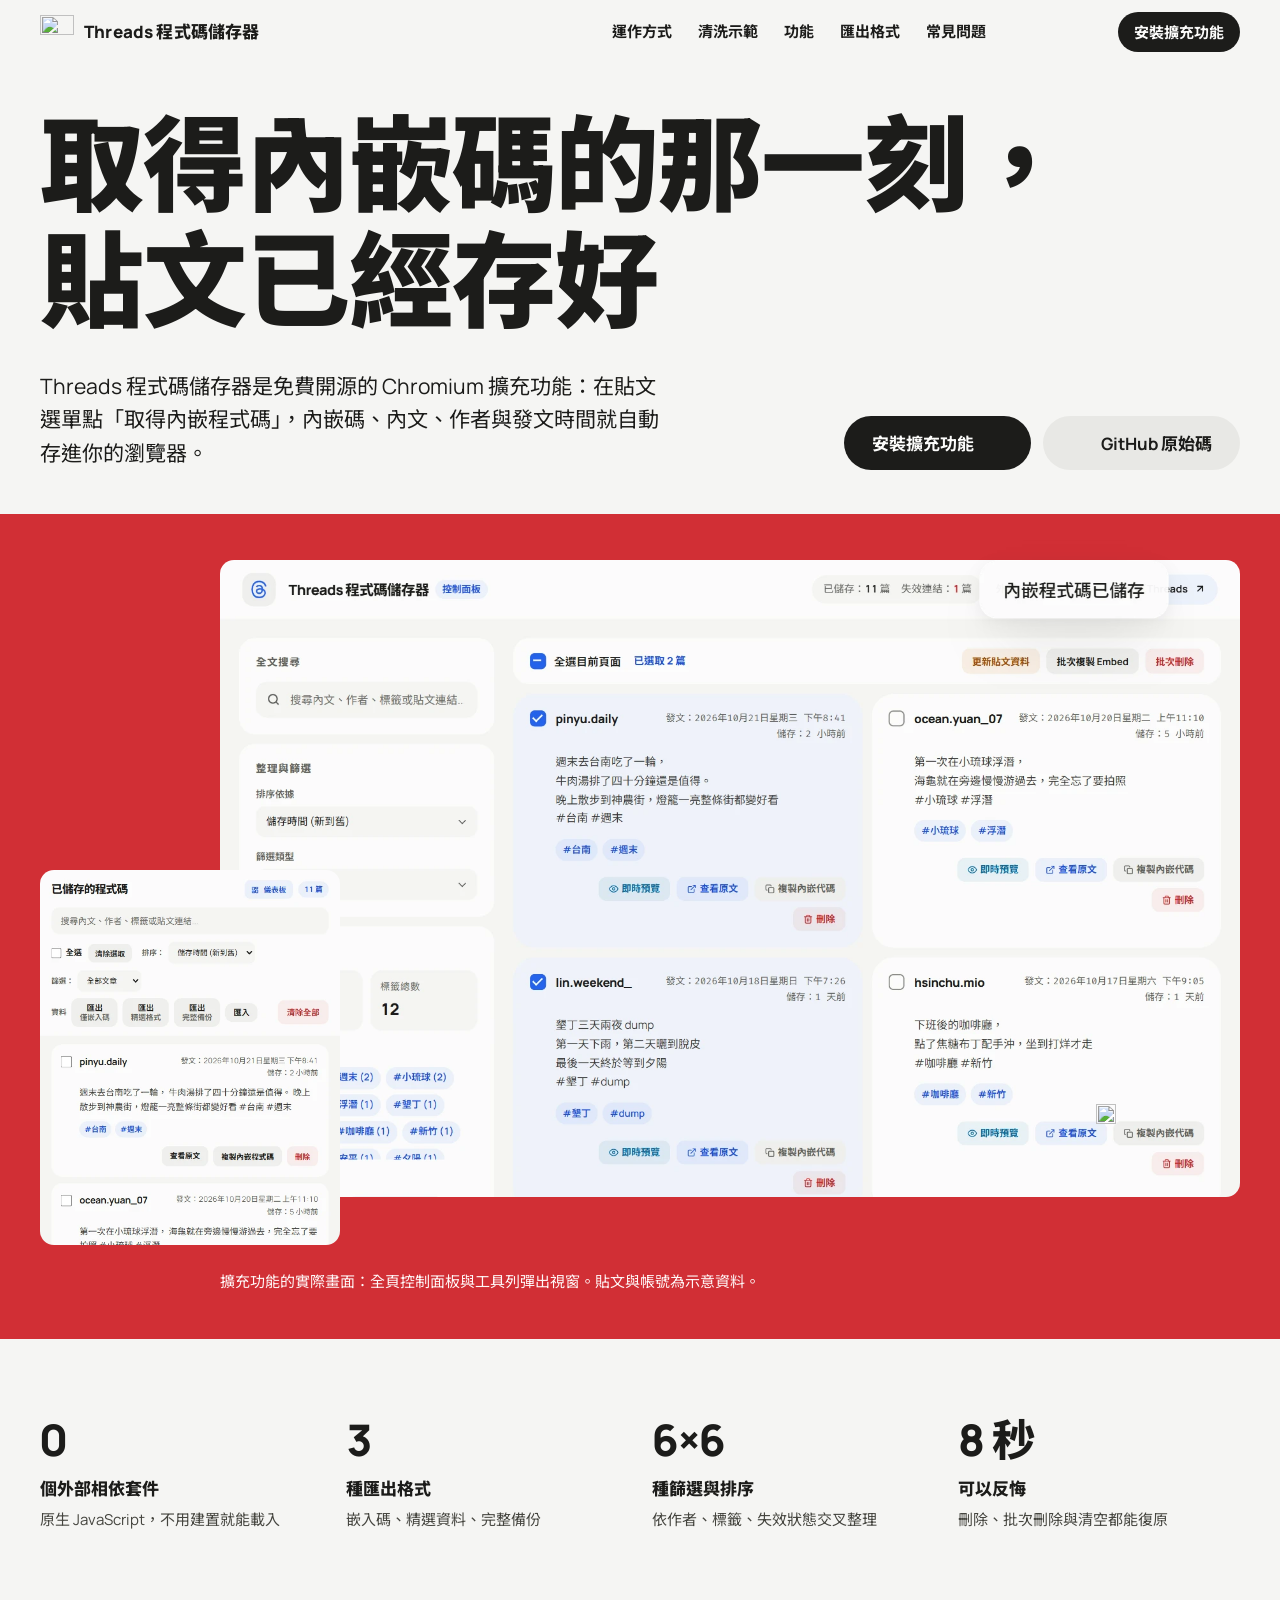
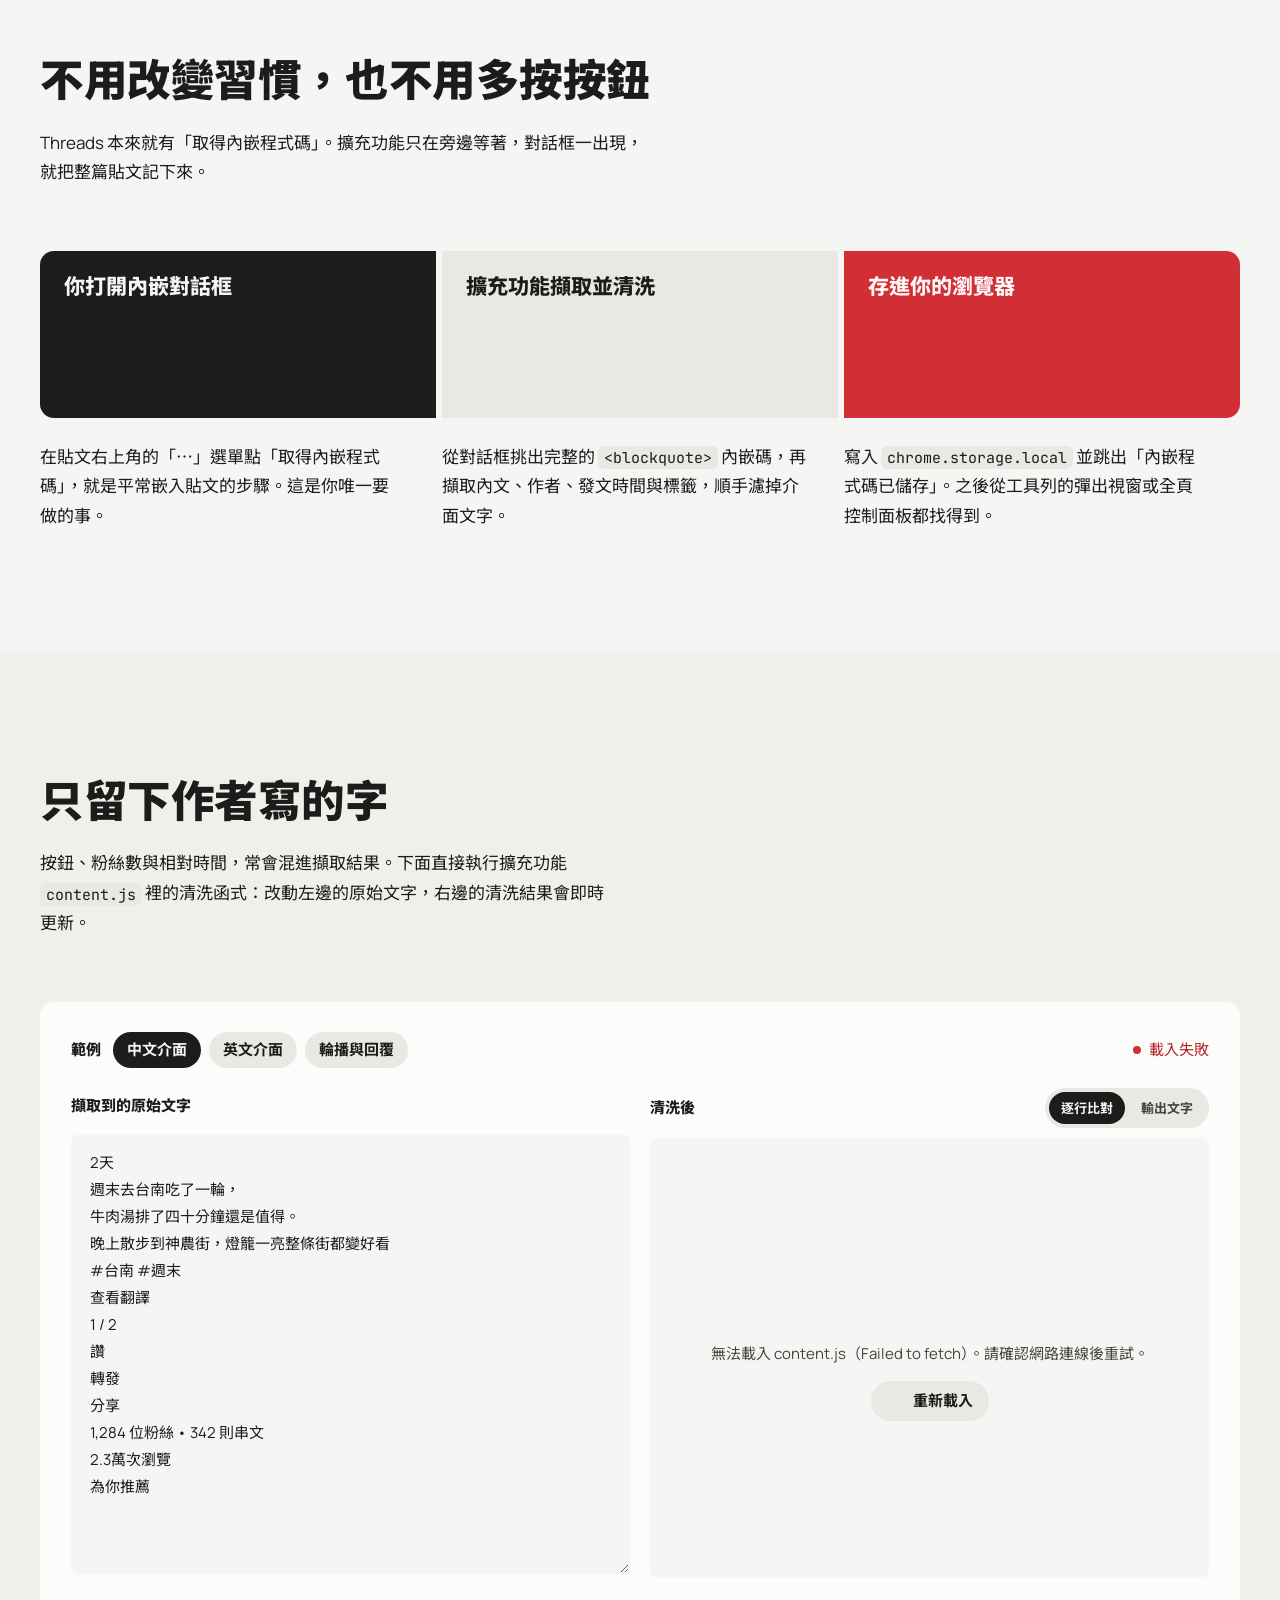
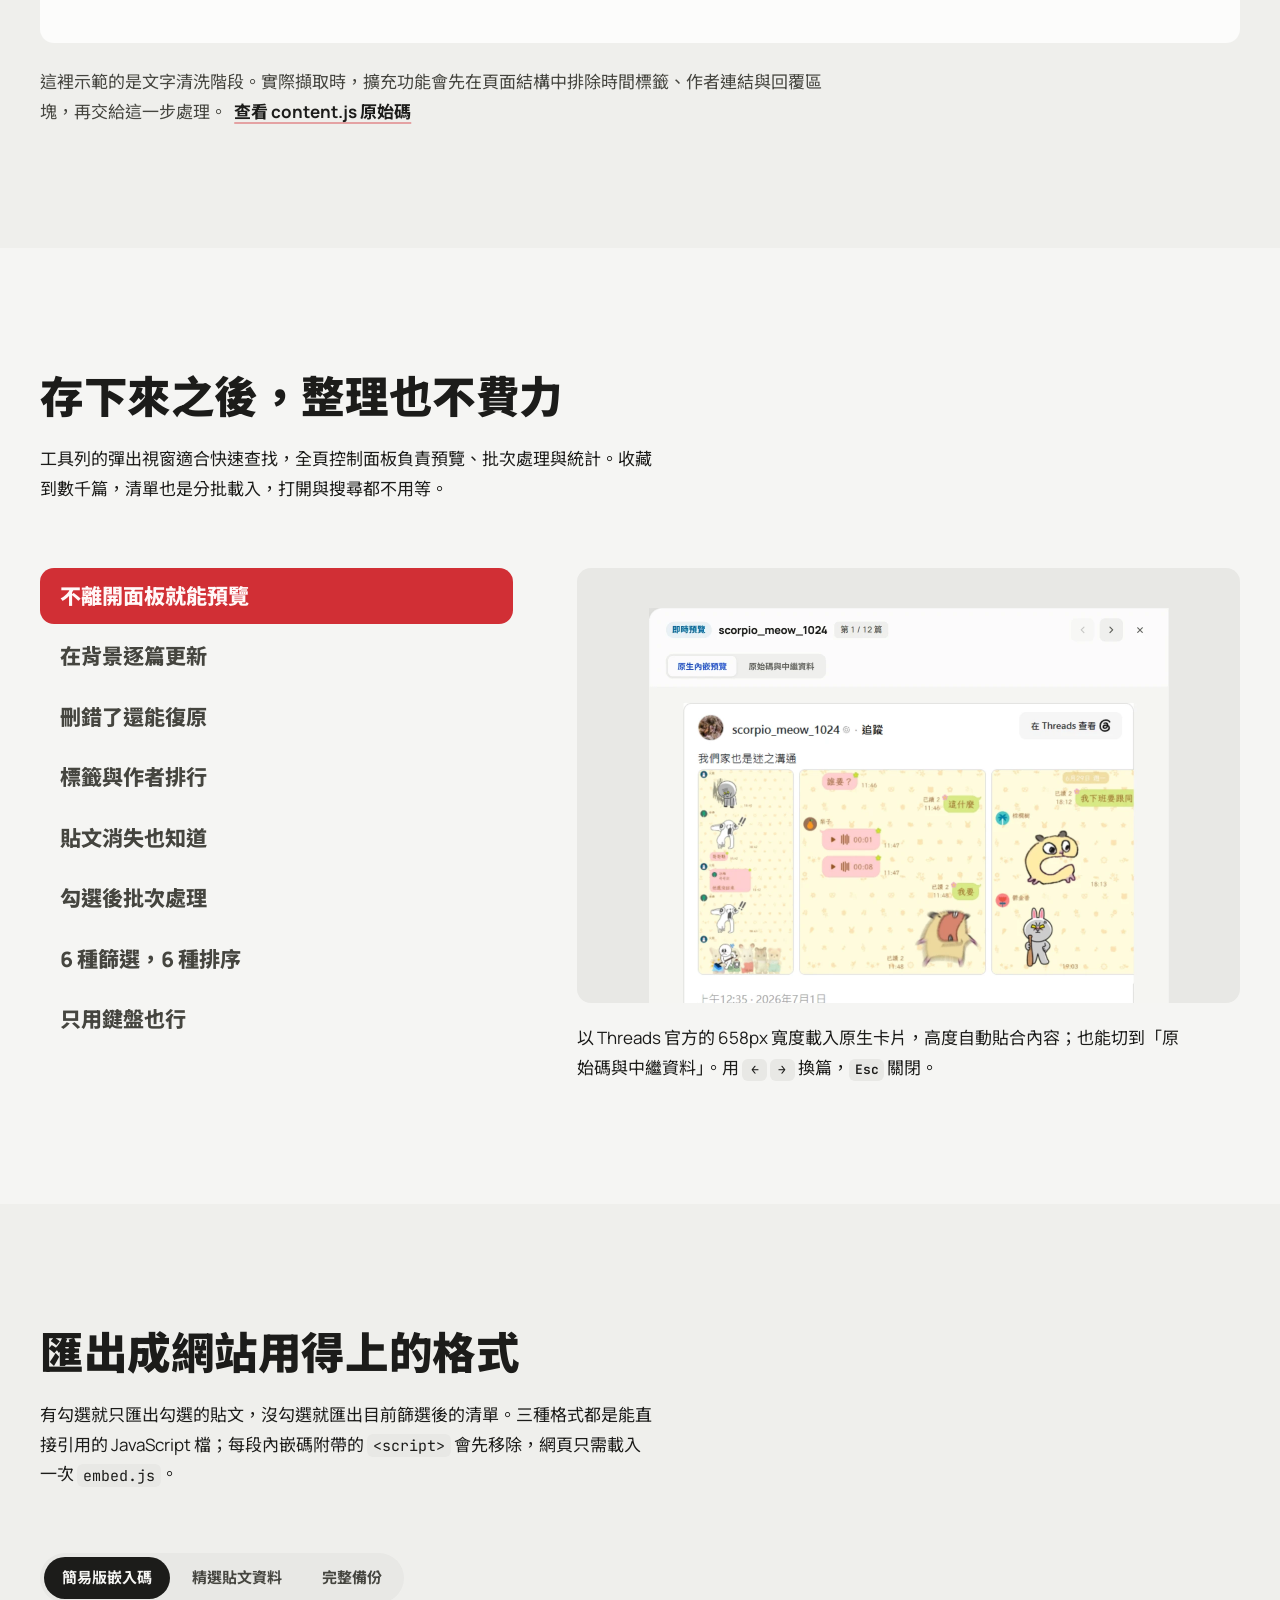
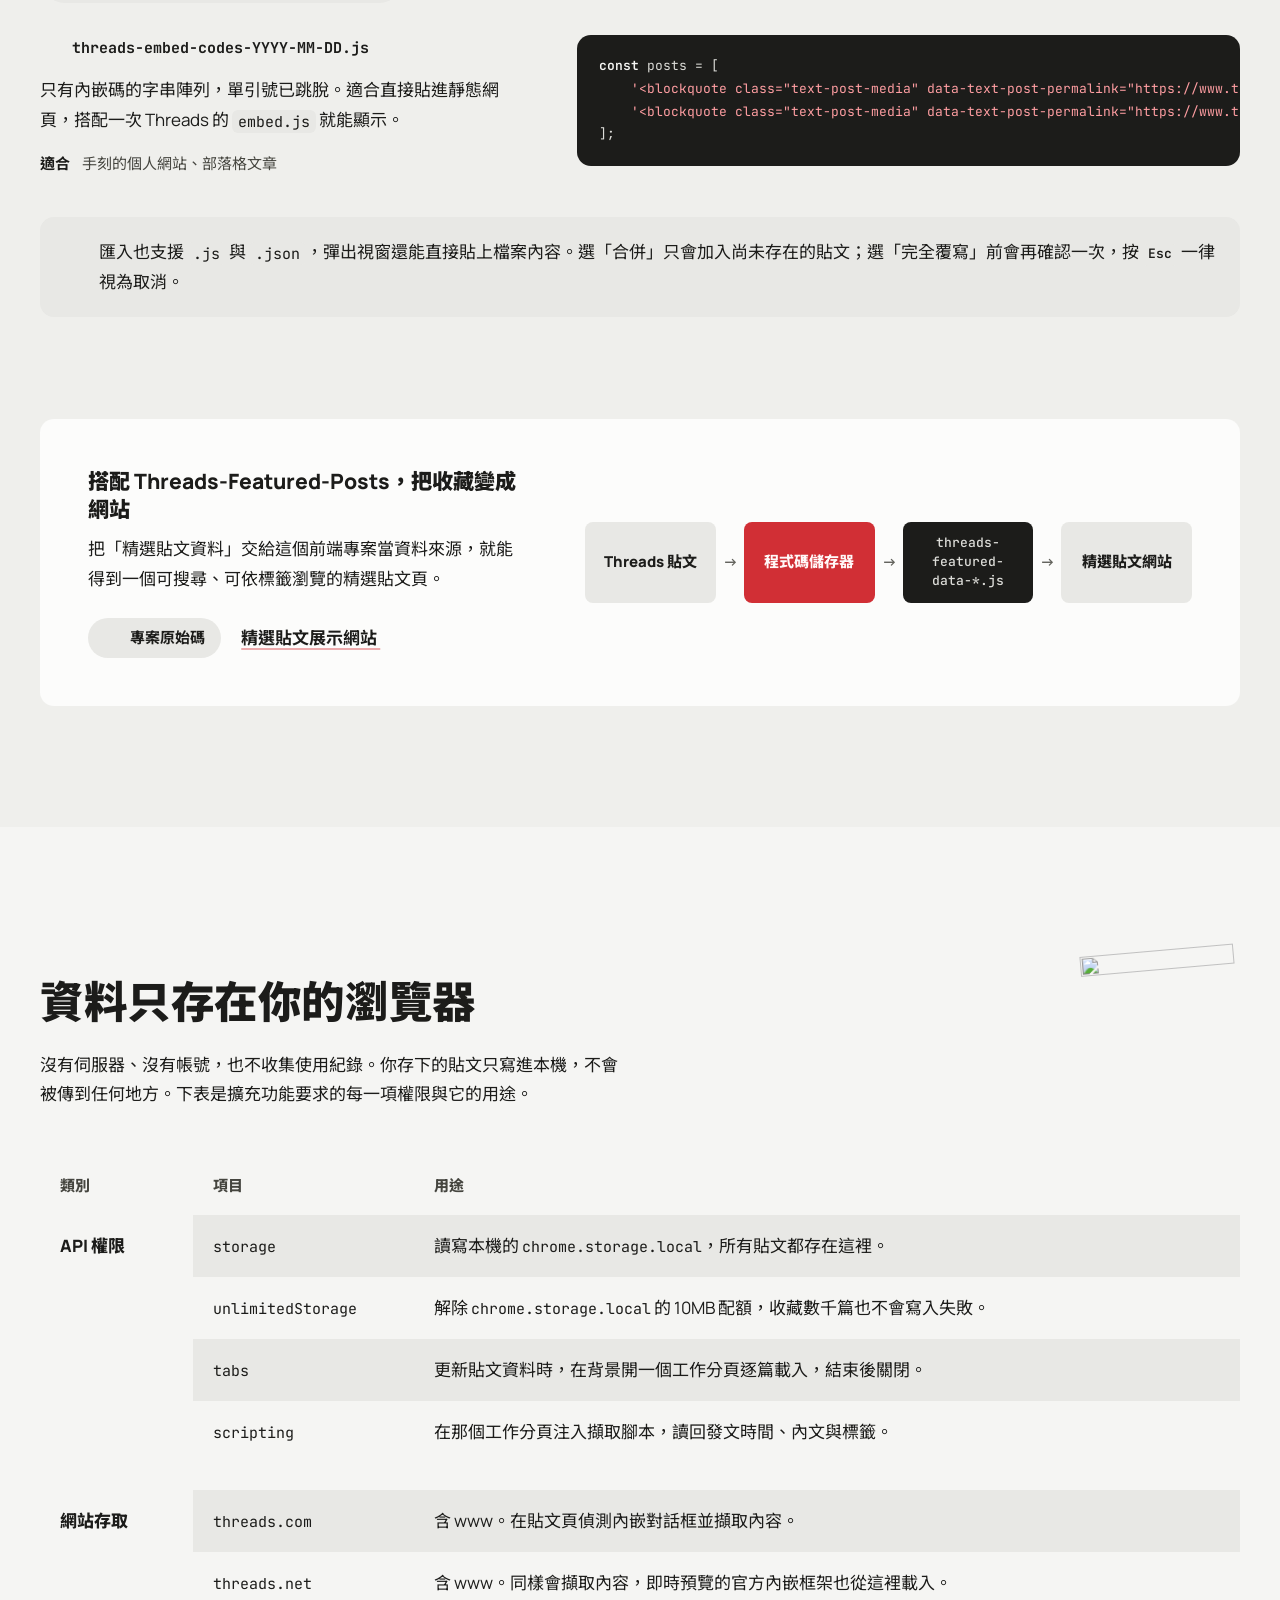
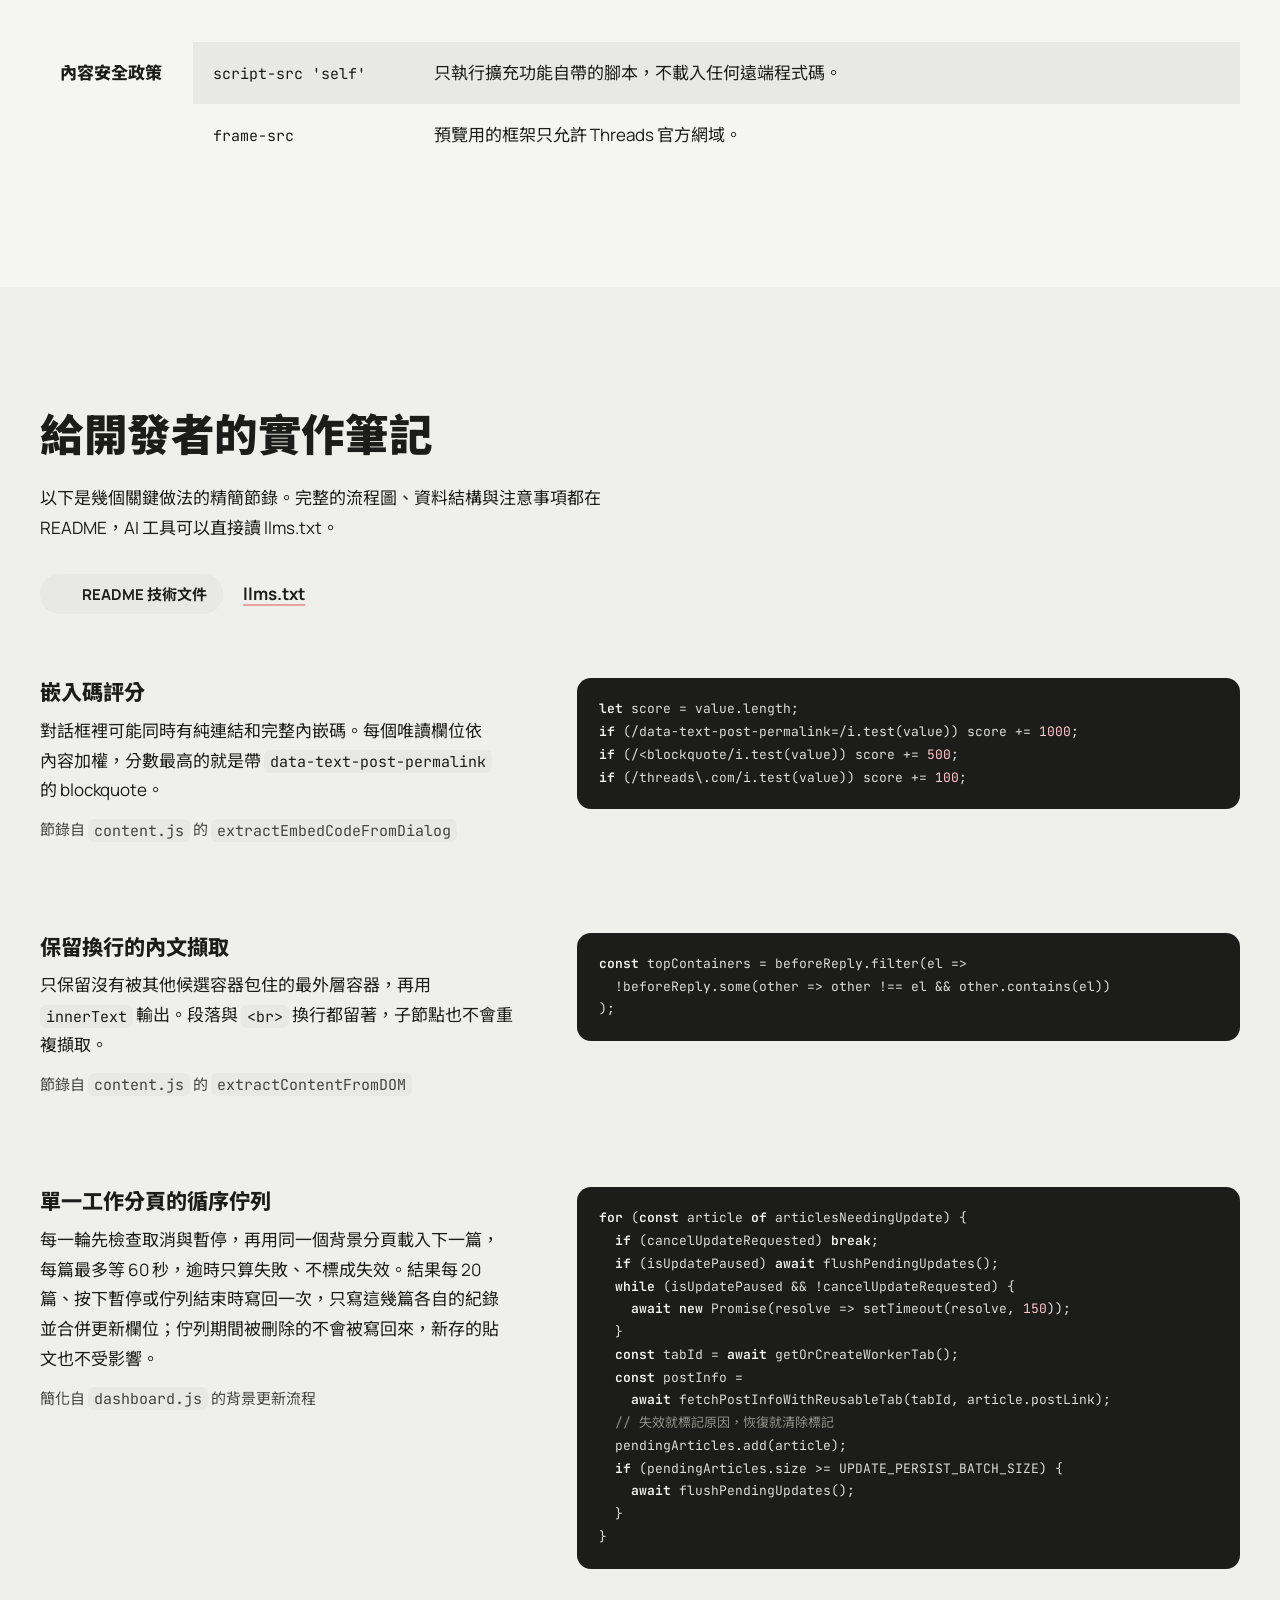
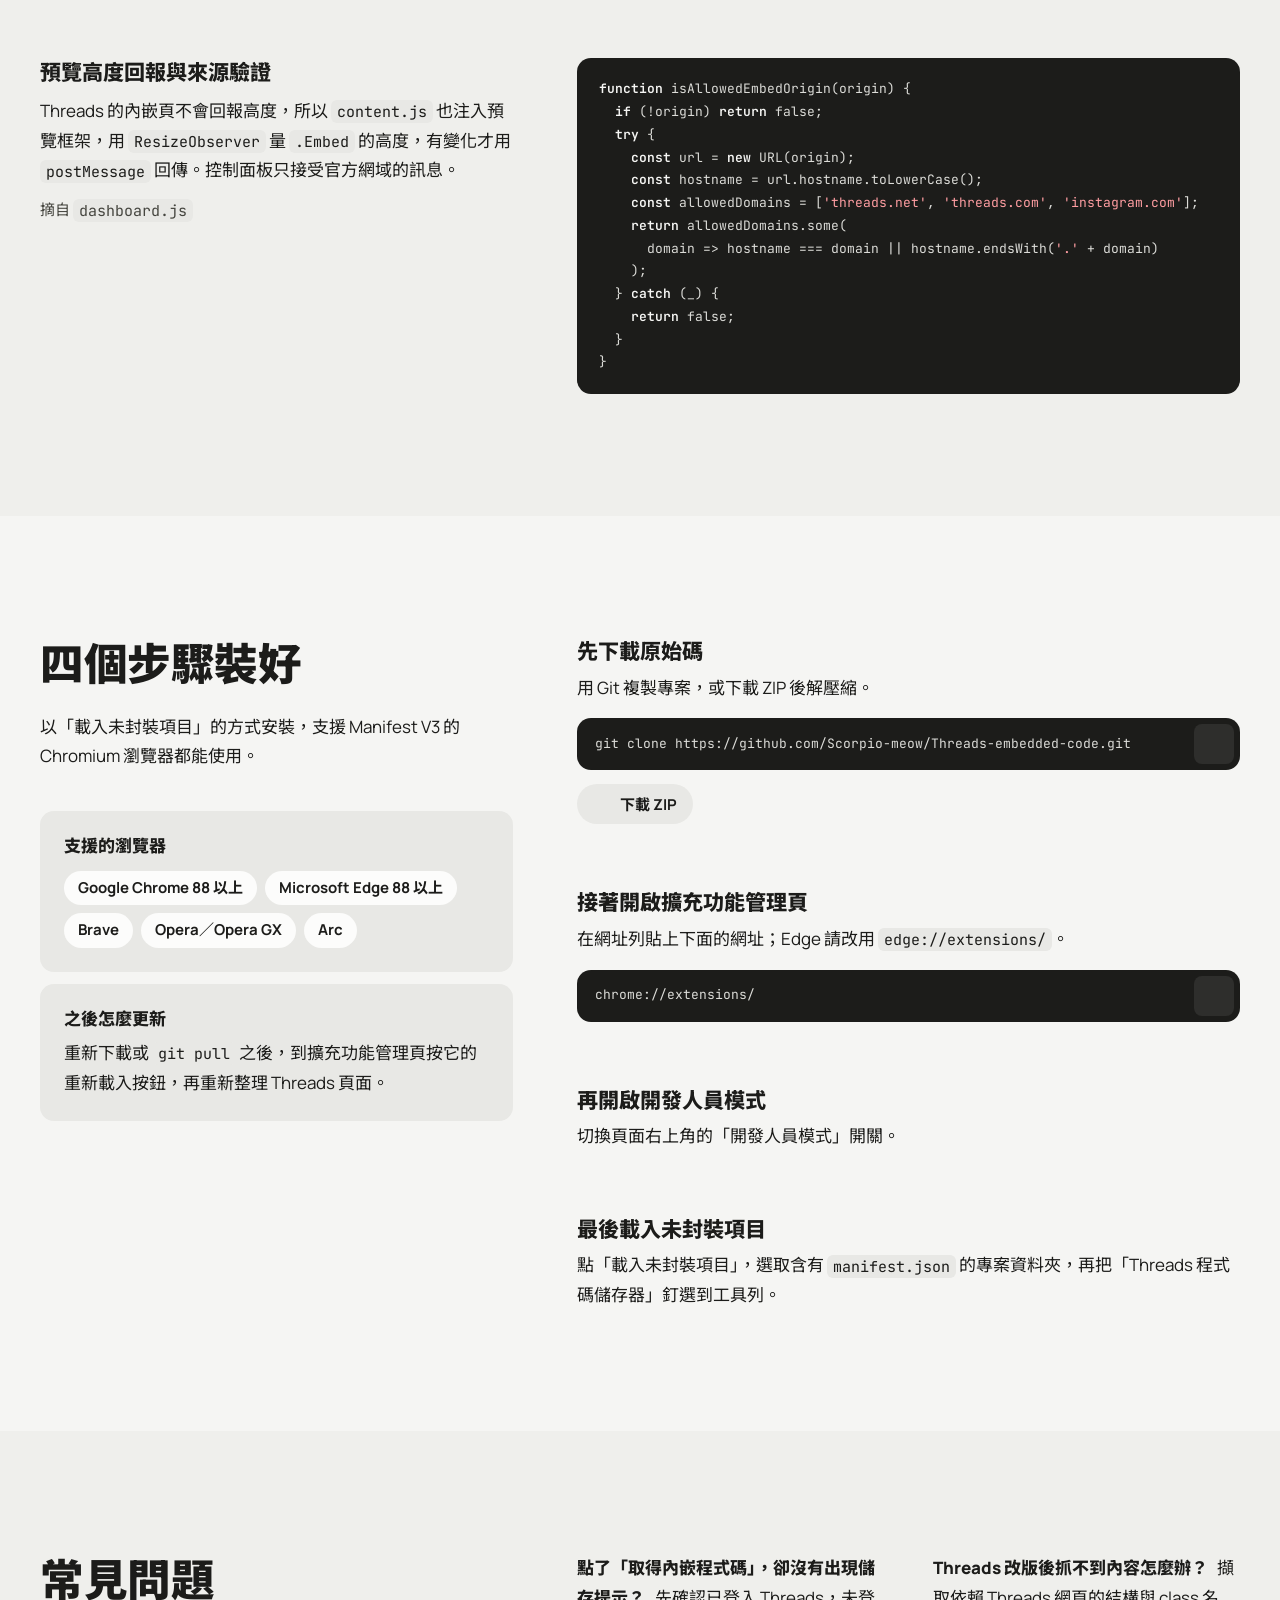
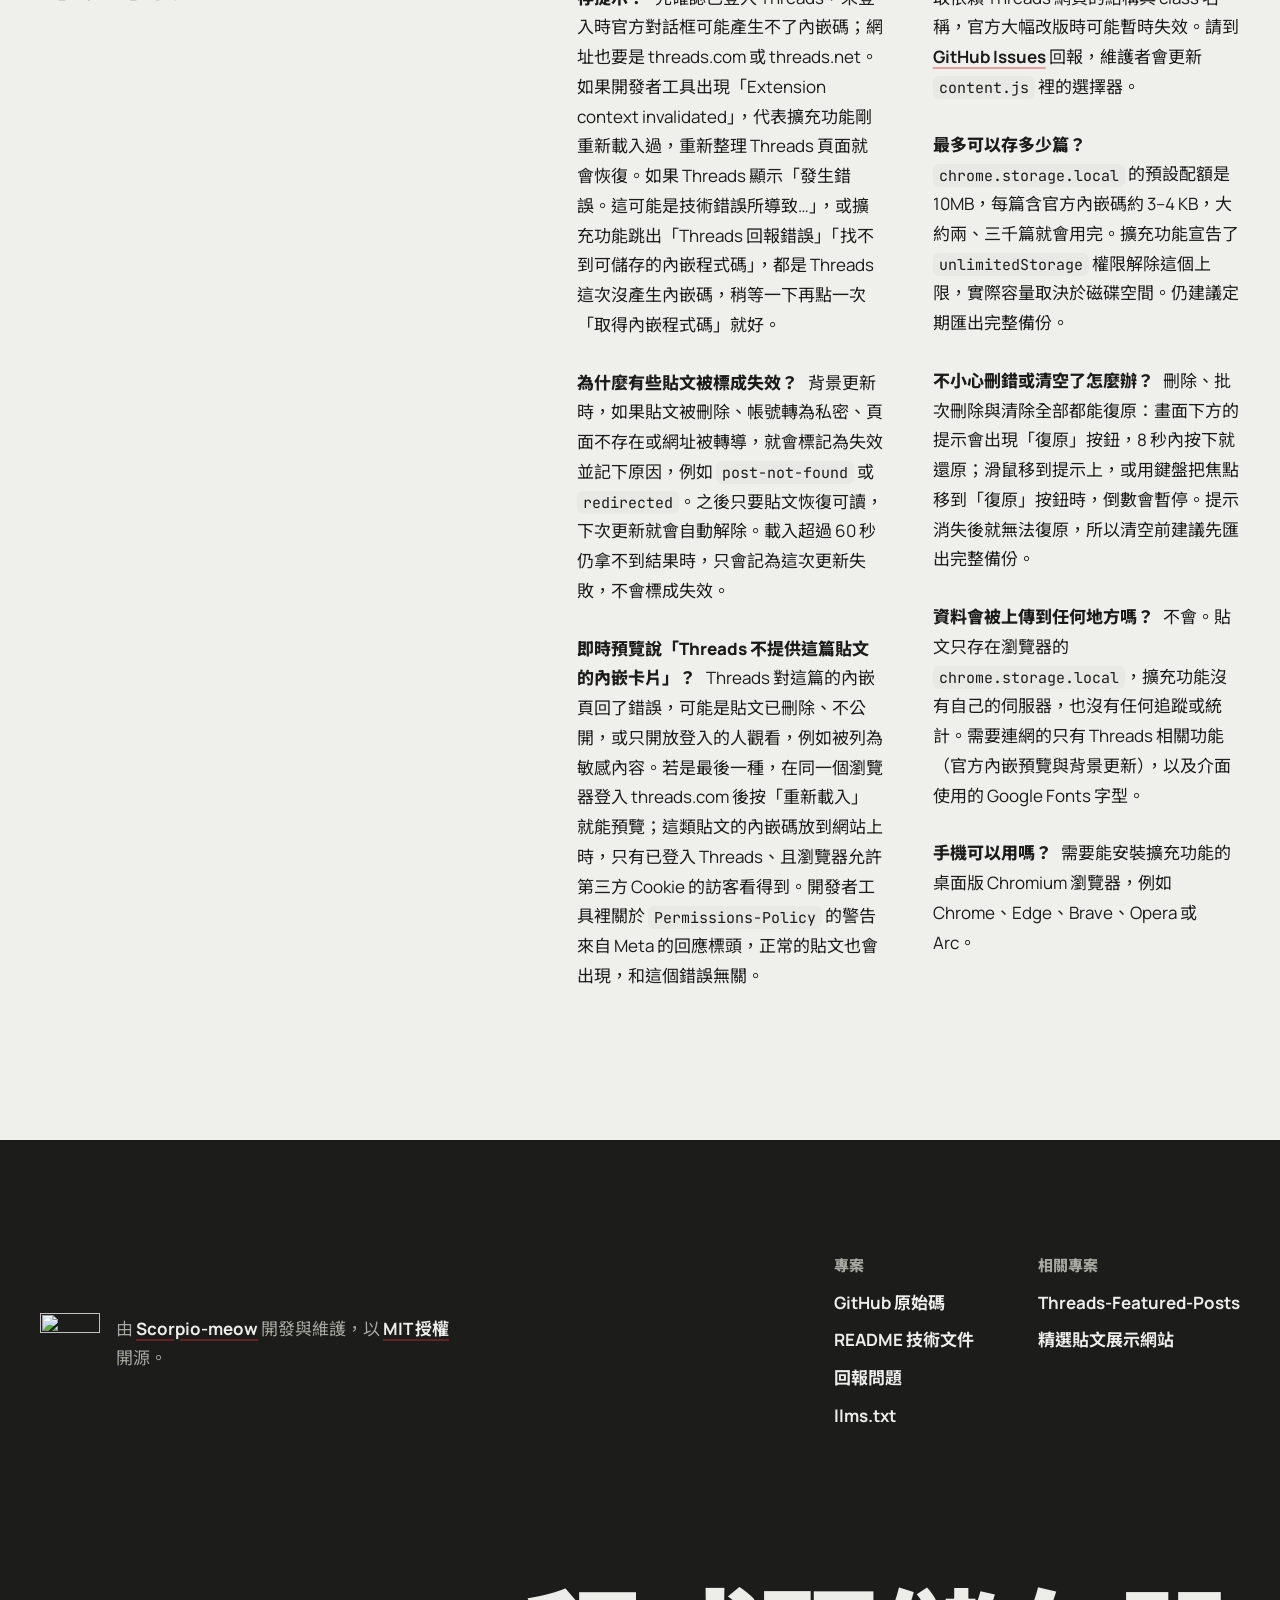
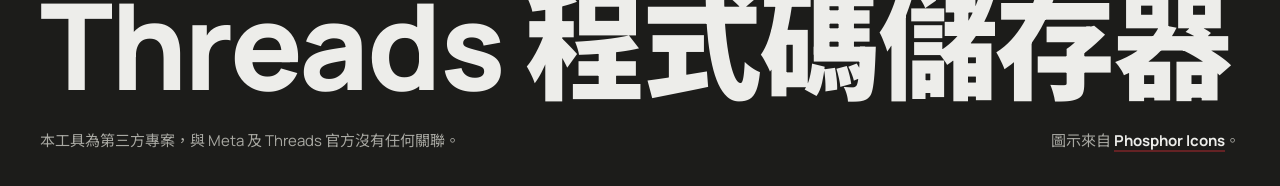
==== commit 116b5bf5: "fix: 更正限登入貼文嵌入網站時的可見條件 v2.5.0 寫成「內嵌碼放到網站上訪客一樣看不到」，實際上已登入 Threads 且允許第三方 Cookie 的訪客看得到，只有未登入或封鎖第三方 Co" ====
--- a/docs/index.html
+++ b/docs/index.html
@@ -807,7 +807,7 @@
           <div class="faq__item" data-reveal>
             <h3 class="faq__q">即時預覽說「Threads 不提供這篇貼文的內嵌卡片」？</h3>
             <p class="faq__a">Threads 對這篇的內嵌頁回了錯誤，可能是貼文已刪除、不公開，或只開放登入的人觀看，例如被列為敏感內容。若是最後一種，在同一個瀏覽器登入
-              threads.com 後按「重新載入」就能預覽；但這類貼文的內嵌碼放到網站上，訪客一樣看不到。開發者工具裡關於 <code>Permissions-Policy</code> 的警告來自 Meta
+              threads.com 後按「重新載入」就能預覽；這類貼文的內嵌碼放到網站上時，只有已登入 Threads、且瀏覽器允許第三方 Cookie 的訪客看得到。開發者工具裡關於 <code>Permissions-Policy</code> 的警告來自 Meta
               的回應標頭，正常的貼文也會出現，和這個錯誤無關。</p>
           </div>
           <div class="faq__item" data-reveal>
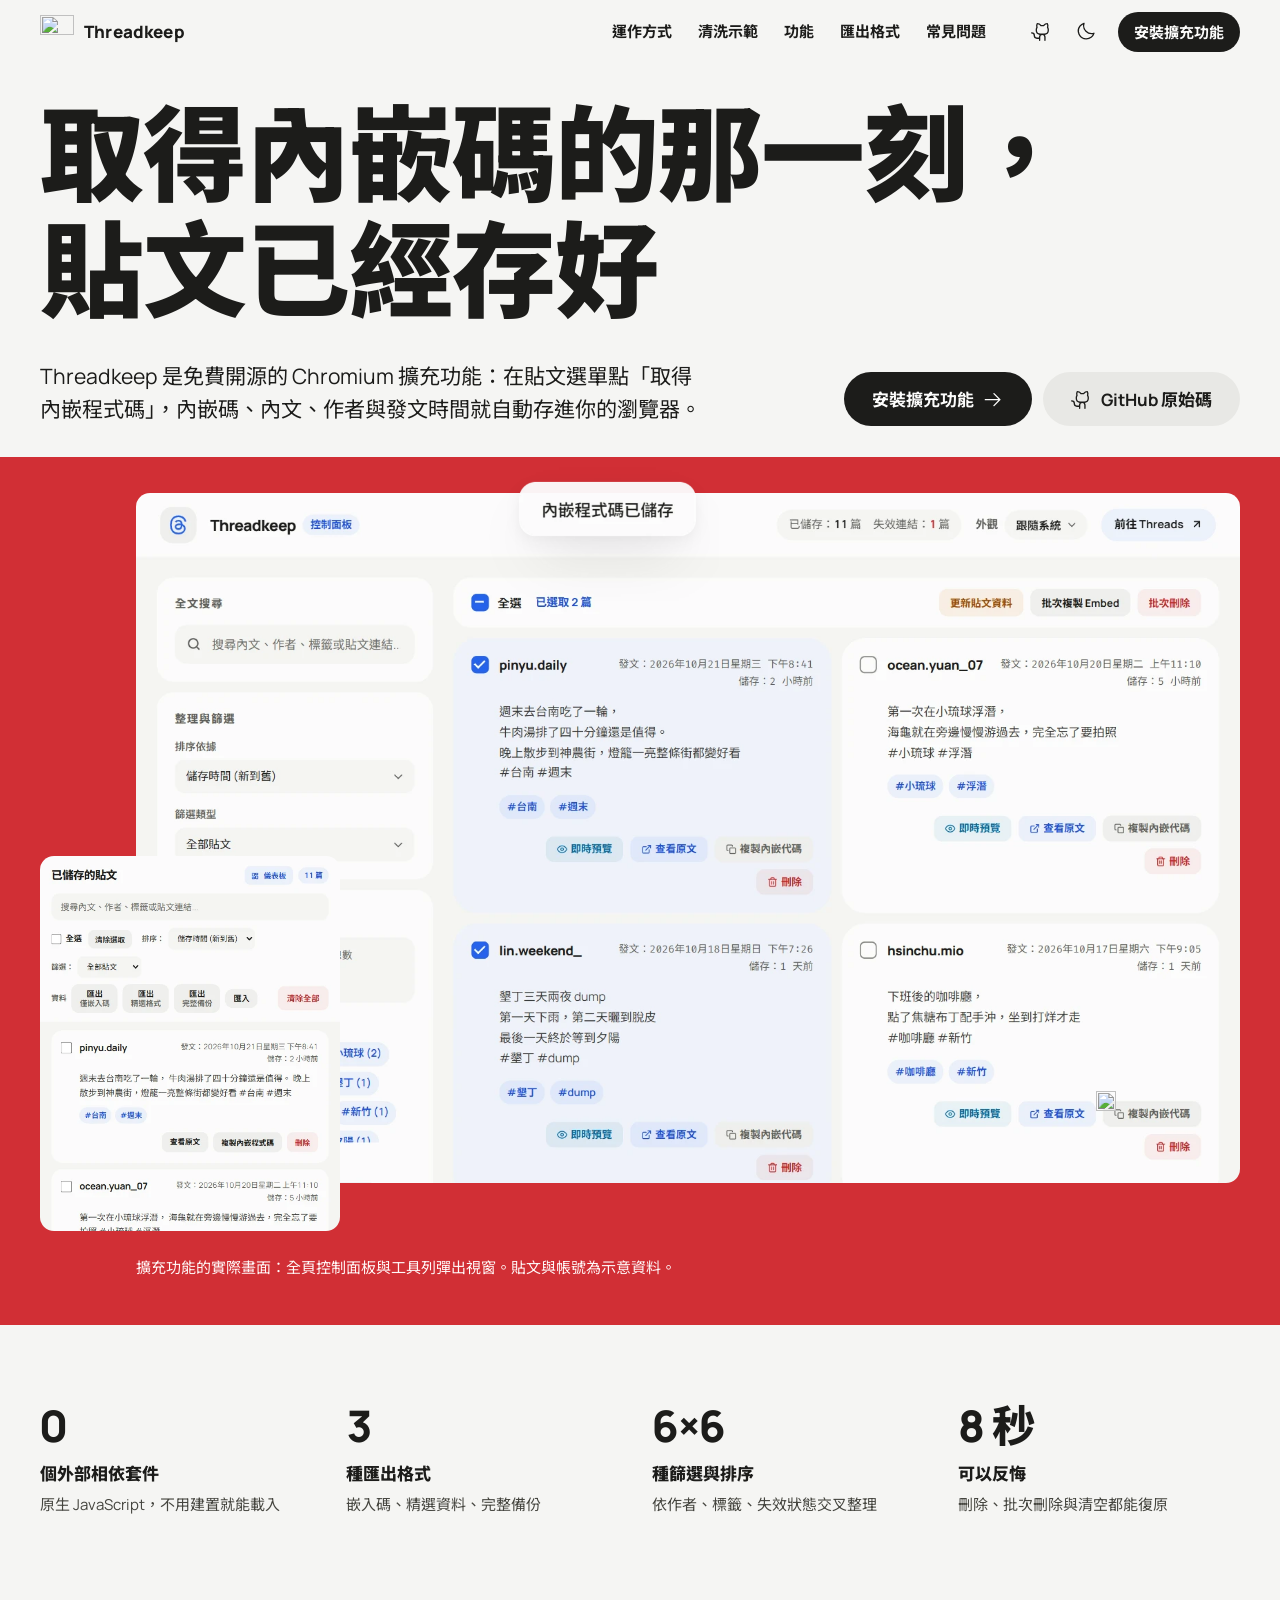
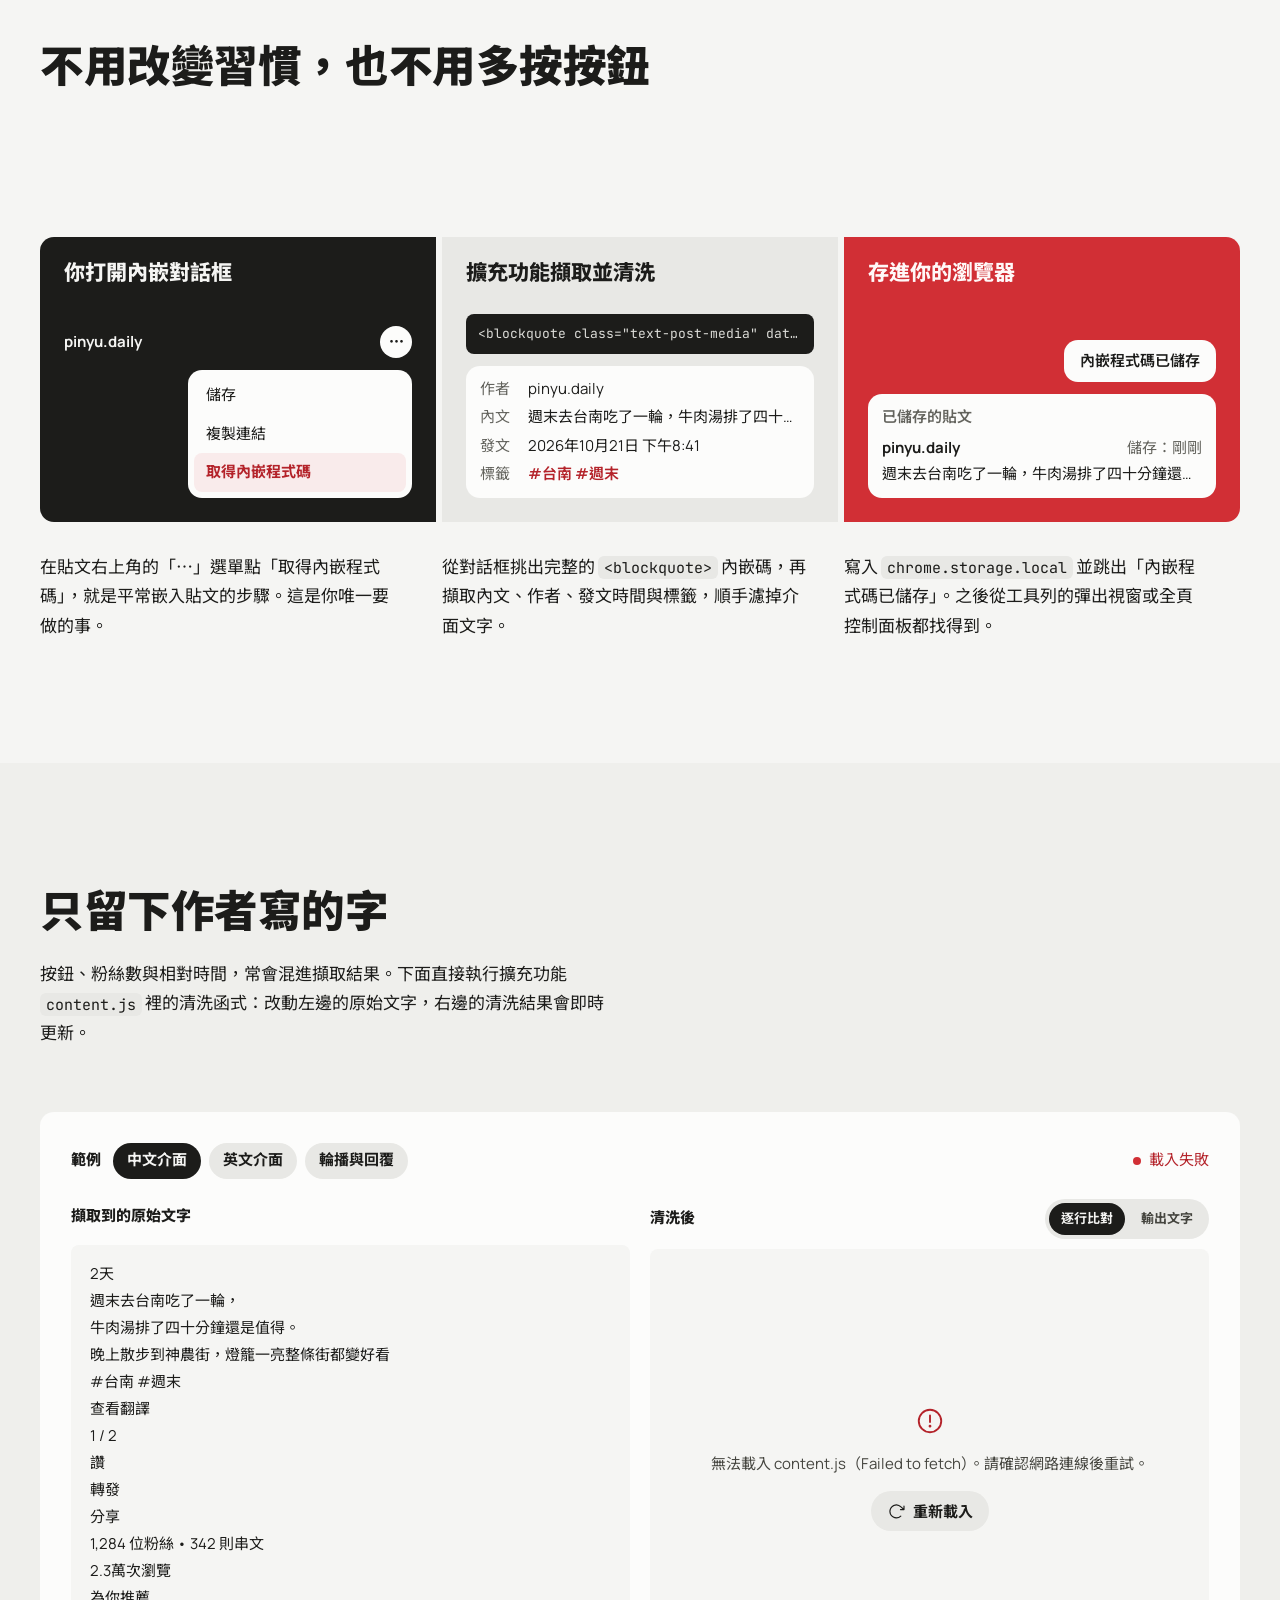
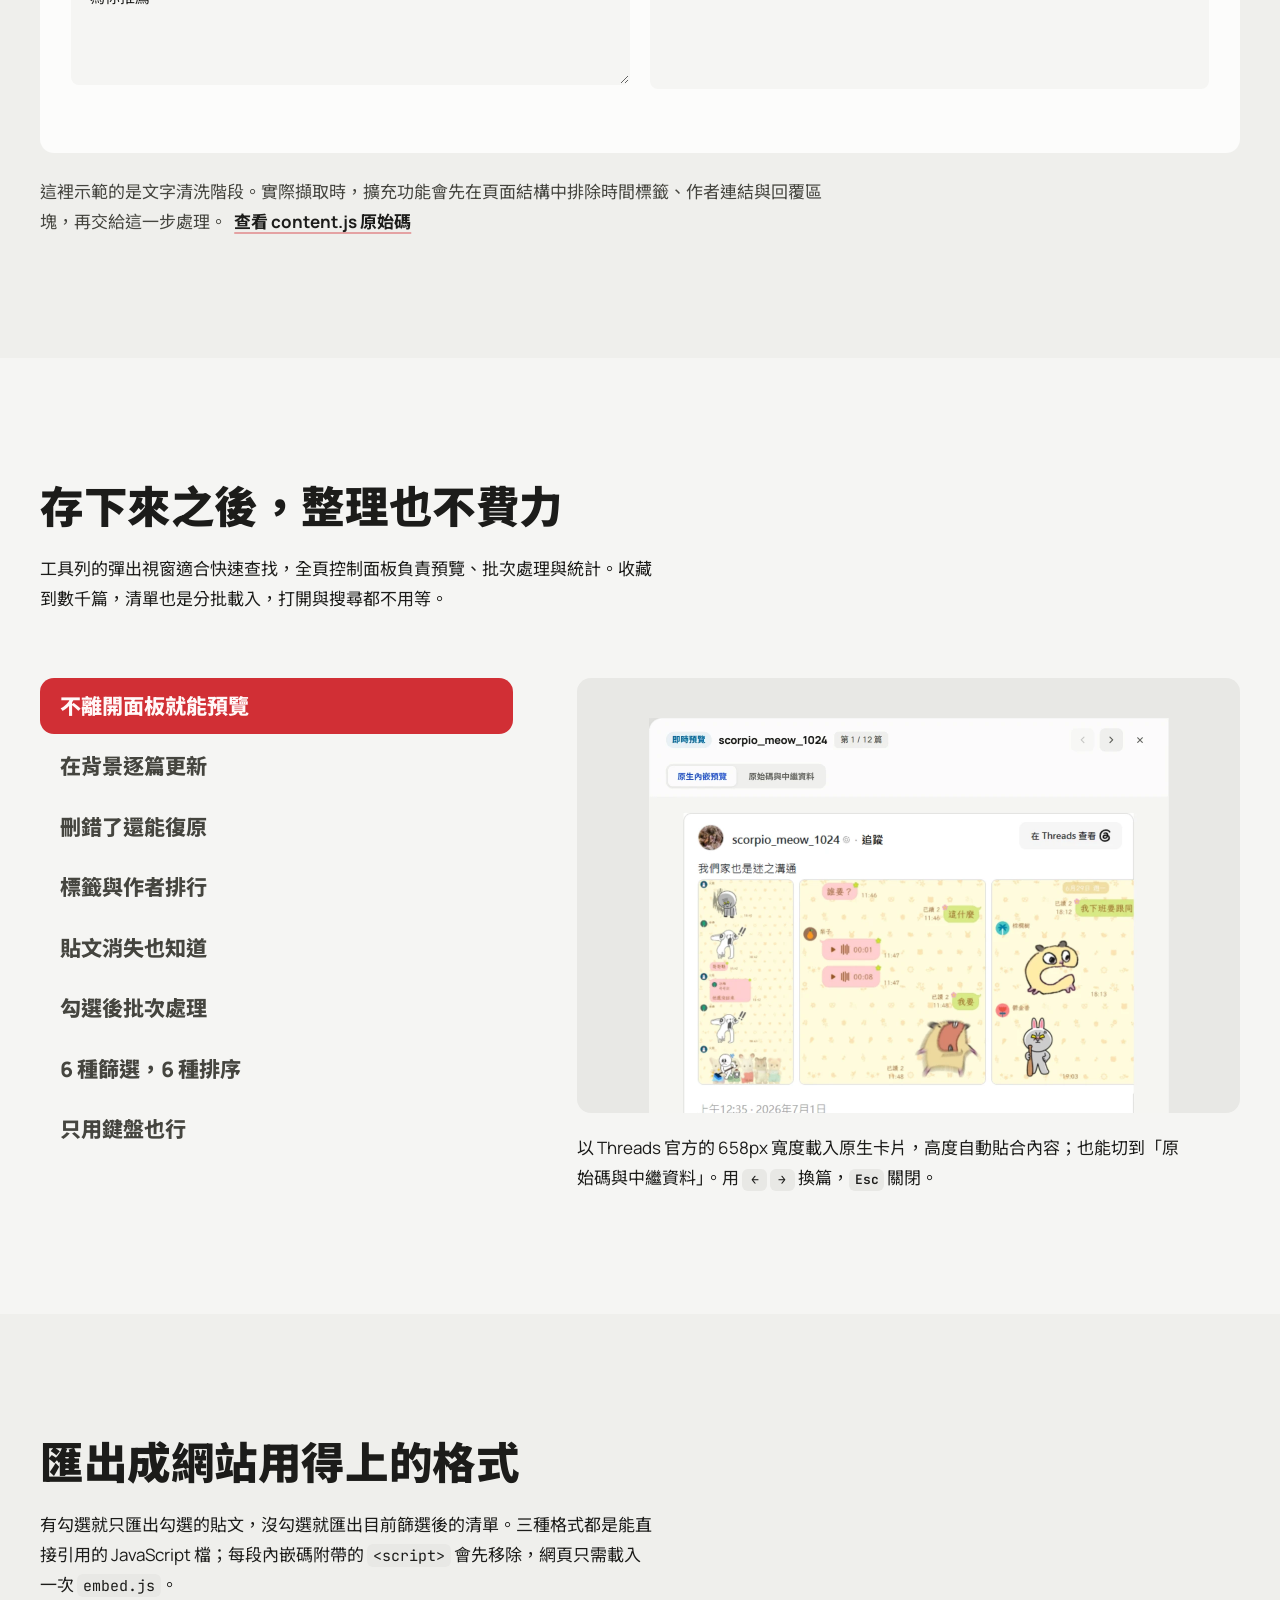
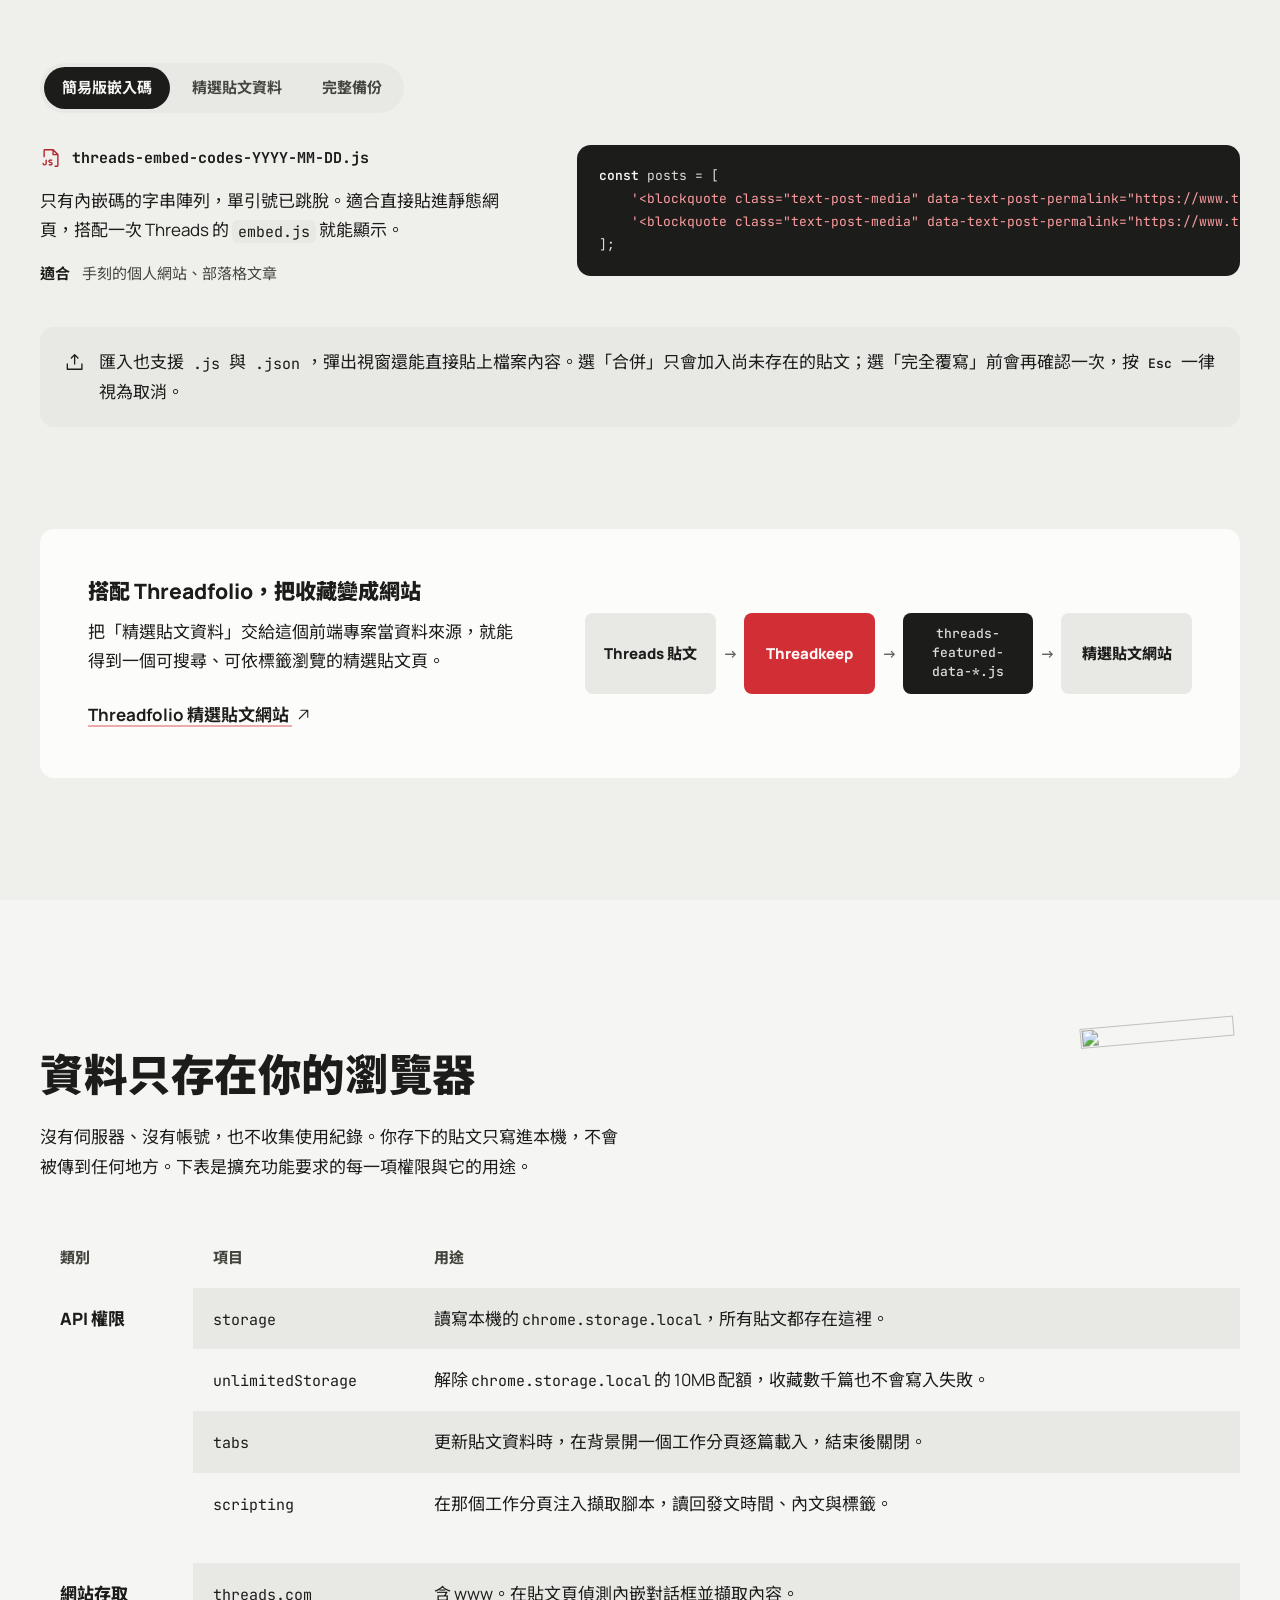
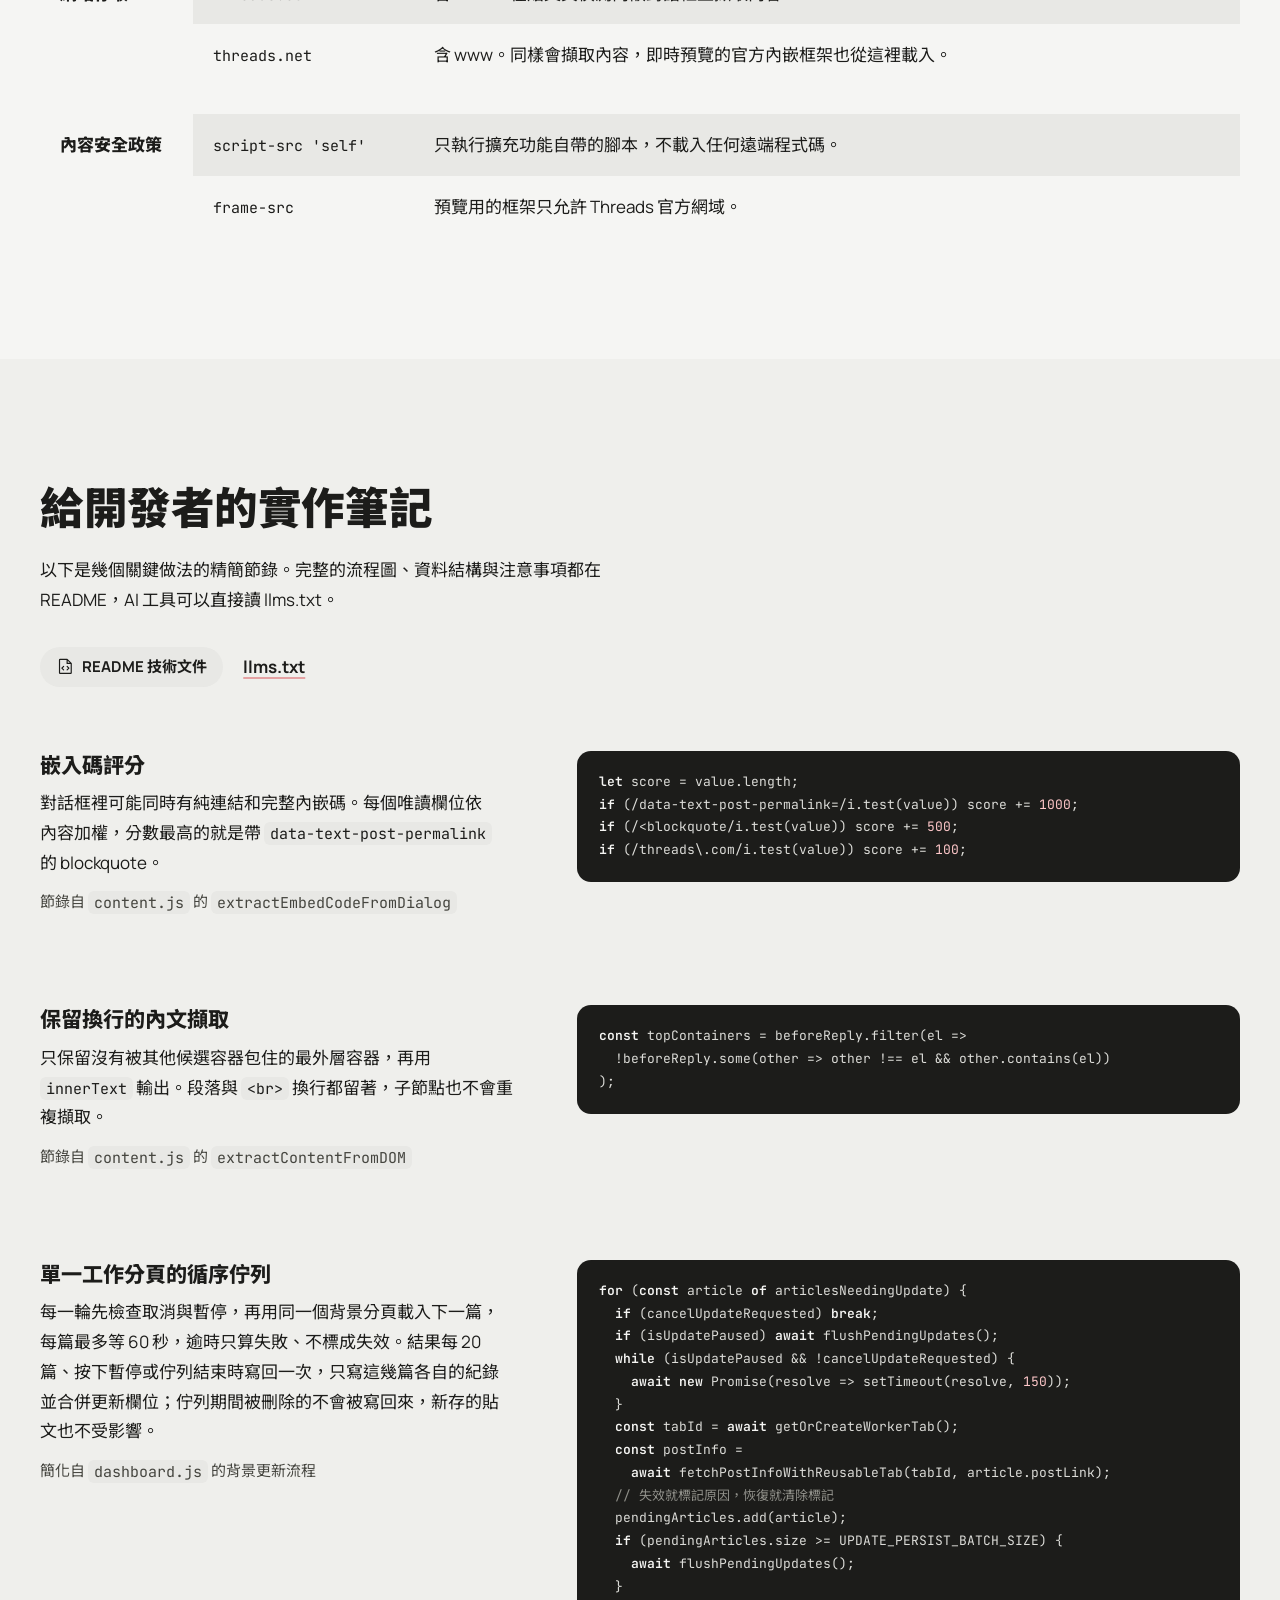
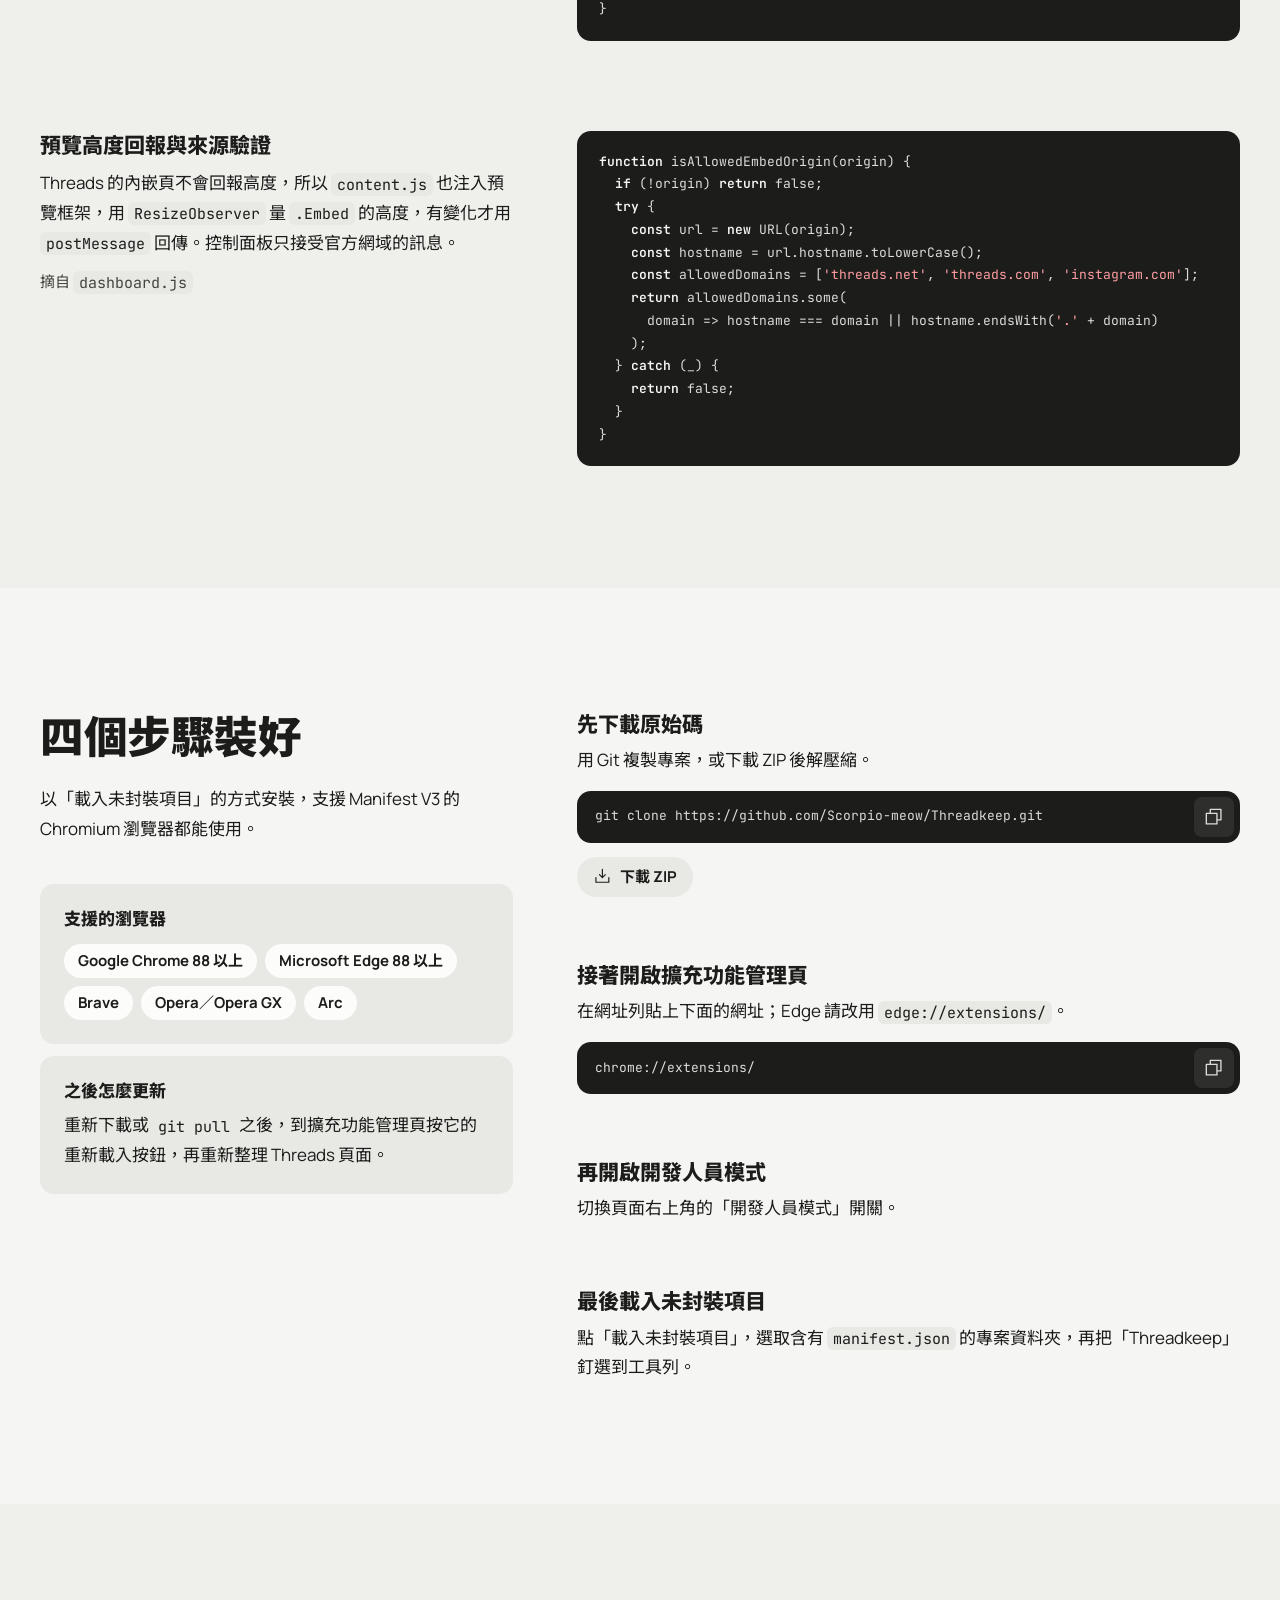
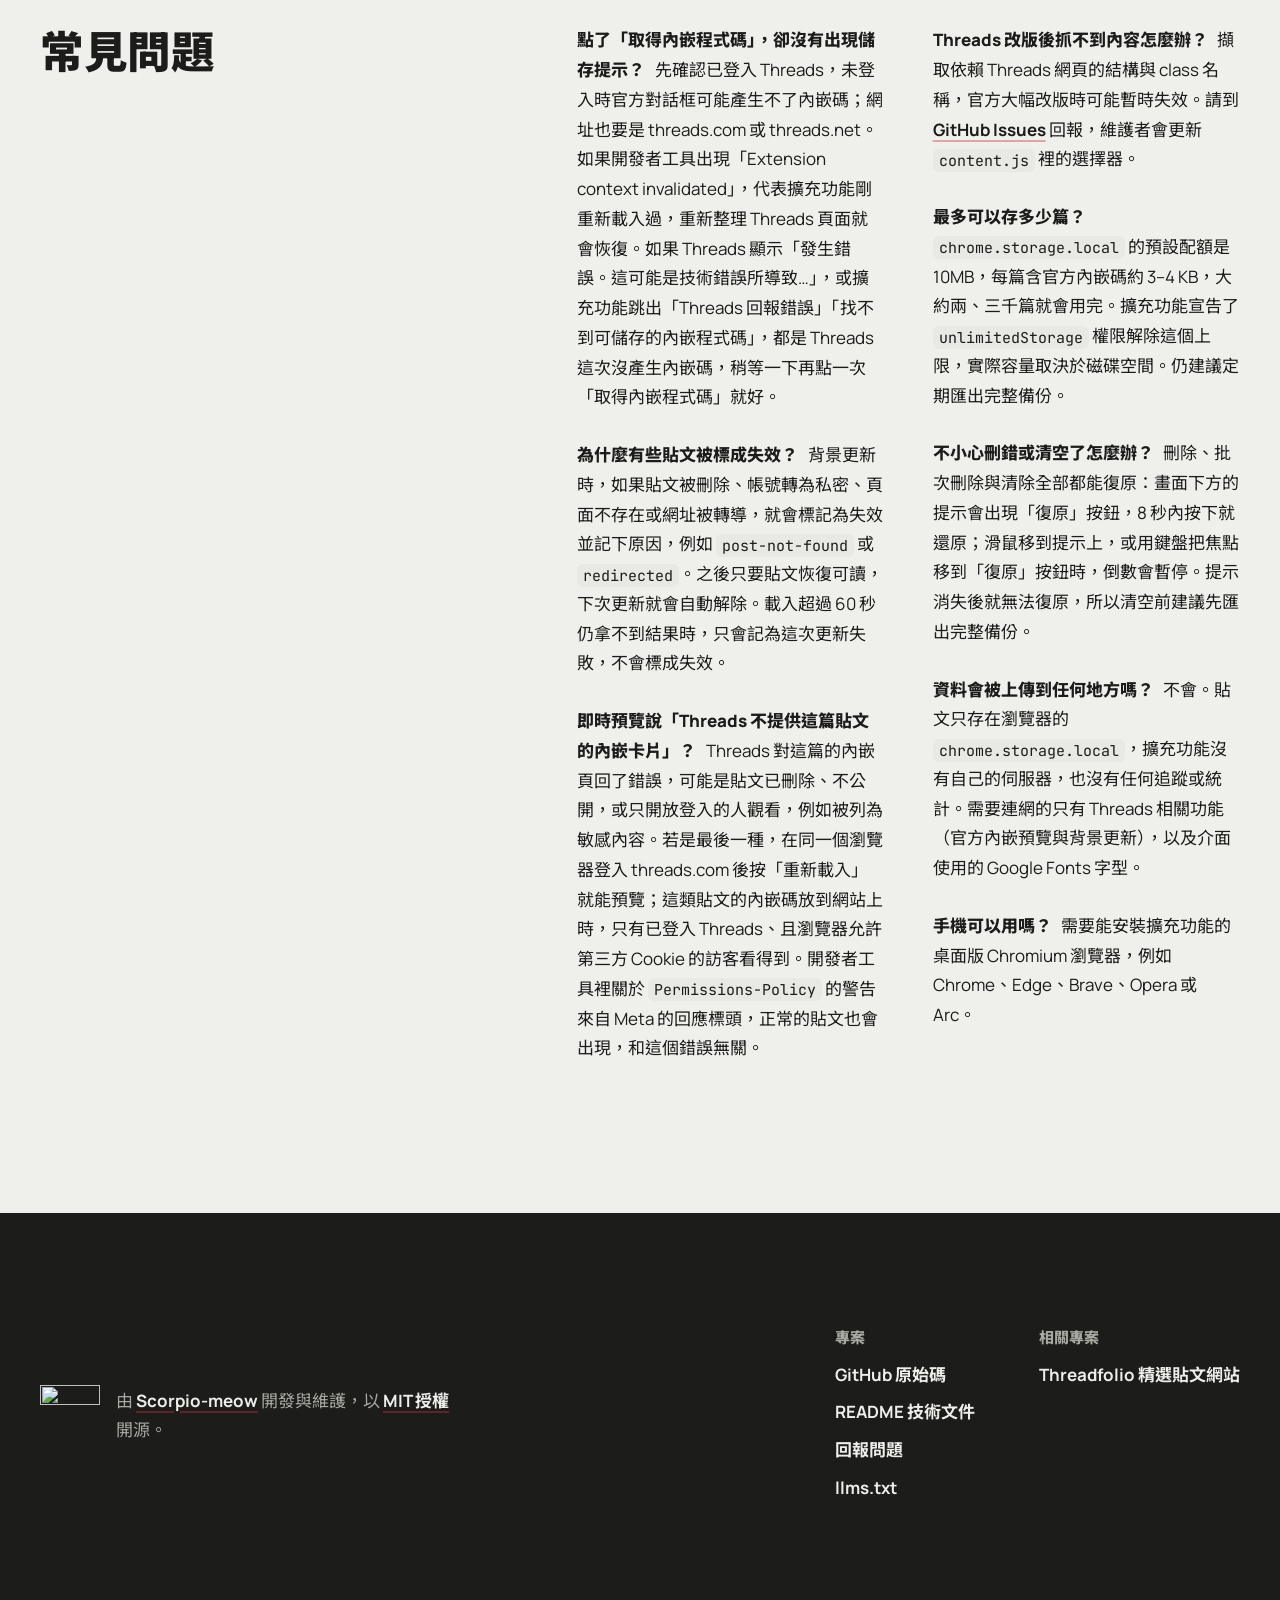
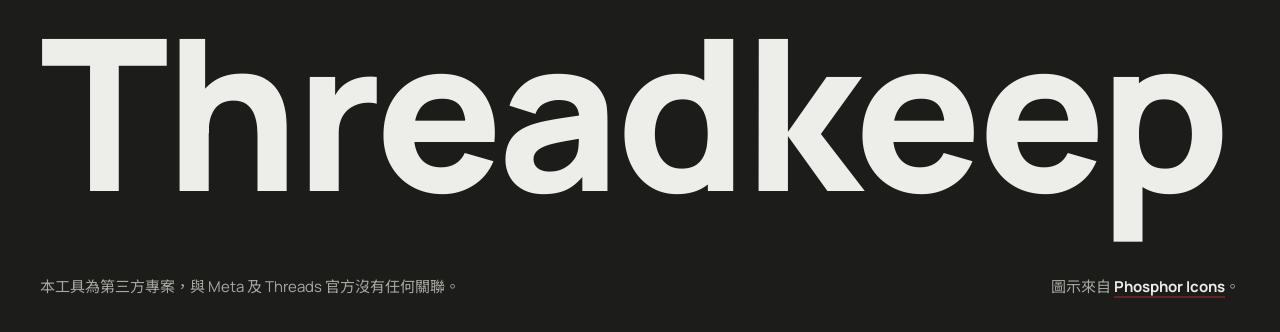
==== commit eb15c825: "feat: 改名為 Threadkeep 並統一用語、修正 hashtag，升版至 v2.7.0 - 移除技術關鍵字映射：C# 只比對得到 C#12，C++ 連 ABC++ 也會比對到 - 內文 ha" ====
--- a/docs/index.html
+++ b/docs/index.html
@@ -1,25 +1,25 @@
 <!DOCTYPE html>
-<html lang="zh-Hant-TW" data-repo="Scorpio-meow/Threads-embedded-code" data-branch="main">
+<html lang="zh-Hant-TW" data-repo="Scorpio-meow/Threadkeep" data-branch="main">
 
 <head>
   <meta charset="utf-8">
   <meta name="viewport" content="width=device-width, initial-scale=1">
-  <title>Threads 程式碼儲存器｜自動收藏 Threads 貼文的瀏覽器擴充功能</title>
+  <title>Threadkeep｜自動收藏 Threads 貼文的瀏覽器擴充功能</title>
   <meta name="description"
     content="免費開源的 Chromium 擴充功能。在 Threads 點「取得內嵌程式碼」時，自動存下官方內嵌碼、內文、作者、發文時間與標籤；資料只存在你的瀏覽器，可即時預覽、背景更新，並匯出成三種格式。">
   <meta name="theme-color" content="#f5f5f3" media="(prefers-color-scheme: light)">
   <meta name="theme-color" content="#0b0b0a" media="(prefers-color-scheme: dark)">
-  <link rel="canonical" href="https://scorpio-meow.github.io/Threads-embedded-code/">
+  <link rel="canonical" href="https://scorpio-meow.github.io/Threadkeep/">
   <meta property="og:type" content="website">
   <meta property="og:locale" content="zh_TW">
-  <meta property="og:site_name" content="Threads 程式碼儲存器">
-  <meta property="og:title" content="Threads 程式碼儲存器">
+  <meta property="og:site_name" content="Threadkeep">
+  <meta property="og:title" content="Threadkeep">
   <meta property="og:description" content="取得內嵌碼的那一刻，貼文已經存好。本機儲存、即時預覽、背景更新與三種匯出格式。">
-  <meta property="og:url" content="https://scorpio-meow.github.io/Threads-embedded-code/">
-  <meta property="og:image" content="https://scorpio-meow.github.io/Threads-embedded-code/assets/img/og-image.png">
+  <meta property="og:url" content="https://scorpio-meow.github.io/Threadkeep/">
+  <meta property="og:image" content="https://scorpio-meow.github.io/Threadkeep/assets/img/og-image.png">
   <meta property="og:image:width" content="1200">
   <meta property="og:image:height" content="630">
-  <meta property="og:image:alt" content="Threads 程式碼儲存器的控制面板畫面與天蠍貓吉祥物">
+  <meta property="og:image:alt" content="Threadkeep 的控制面板畫面與天蠍貓吉祥物">
   <meta name="twitter:card" content="summary_large_image">
   <link rel="icon" type="image/png" sizes="32x32" href="assets/img/favicon-32.png">
   <link rel="icon" type="image/png" sizes="192x192" href="assets/img/favicon-192.png">
@@ -30,7 +30,10 @@
     href="https://fonts.googleapis.com/css2?family=JetBrains+Mono:wght@300..600&family=Manrope:wght@300..800&family=Noto+Sans+TC:wght@300..900&display=swap">
   <link rel="preload" as="image" href="assets/img/shot-dashboard-1600.webp"
     imagesrcset="assets/img/shot-dashboard-960.webp 960w, assets/img/shot-dashboard-1600.webp 1600w"
-    imagesizes="(min-width: 1280px) 1000px, 84vw">
+    imagesizes="(min-width: 1280px) 1000px, 84vw" media="(prefers-color-scheme: light)">
+  <link rel="preload" as="image" href="assets/img/shot-dashboard-1600-dark.webp"
+    imagesrcset="assets/img/shot-dashboard-960-dark.webp 960w, assets/img/shot-dashboard-1600-dark.webp 1600w"
+    imagesizes="(min-width: 1280px) 1000px, 84vw" media="(prefers-color-scheme: dark)">
   <link rel="stylesheet" href="assets/css/site.css">
   <script>
     document.documentElement.classList.add('js');
@@ -45,13 +48,13 @@
   {
     "@context": "https://schema.org",
     "@type": "SoftwareApplication",
-    "name": "Threads 程式碼儲存器",
-    "alternateName": "Threads Code Saver",
+    "name": "Threadkeep",
+    "alternateName": ["Threads 程式碼儲存器", "Threads Code Saver"],
     "applicationCategory": "BrowserApplication",
     "operatingSystem": "Google Chrome, Microsoft Edge, Brave, Opera, Arc",
     "description": "在 Threads 點「取得內嵌程式碼」時，自動存下官方內嵌碼、內文、作者、發文時間與標籤的開源瀏覽器擴充功能。",
-    "url": "https://scorpio-meow.github.io/Threads-embedded-code/",
-    "sameAs": "https://github.com/Scorpio-meow/Threads-embedded-code",
+    "url": "https://scorpio-meow.github.io/Threadkeep/",
+    "sameAs": "https://github.com/Scorpio-meow/Threadkeep",
     "license": "https://opensource.org/licenses/MIT",
     "isAccessibleForFree": true,
     "offers": { "@type": "Offer", "price": "0", "priceCurrency": "TWD" },
@@ -66,7 +69,7 @@
     <div class="container site-nav__inner">
       <a class="brand" href="#top">
         <img class="brand__mark" src="assets/img/mascot-320.webp" alt="" width="320" height="334">
-        <span class="brand__name">Threads 程式碼儲存器</span>
+        <span class="brand__name">Threadkeep</span>
       </a>
       <nav class="site-nav__menu" id="site-menu" aria-label="主要導覽" data-menu>
         <a href="#how">運作方式</a>
@@ -77,7 +80,7 @@
         <a class="site-nav__menu-install" href="#install">安裝擴充功能</a>
       </nav>
       <div class="site-nav__actions">
-        <a class="icon-btn" href="https://github.com/Scorpio-meow/Threads-embedded-code" aria-label="GitHub 原始碼">
+        <a class="icon-btn" href="https://github.com/Scorpio-meow/Threadkeep" aria-label="GitHub 原始碼">
           <svg class="icon" aria-hidden="true">
             <use href="assets/icons.svg#i-github-logo"></use>
           </svg>
@@ -112,7 +115,7 @@
         </h1>
         <div class="hero__row">
           <p class="hero__lead hero__in" style="--i: 1">
-            Threads 程式碼儲存器是免費開源的 Chromium 擴充功能：在貼文選單點「取得內嵌程式碼」，內嵌碼、內文、作者與發文時間就自動存進你的瀏覽器。
+            Threadkeep 是免費開源的 Chromium 擴充功能：在貼文選單點「取得內嵌程式碼」，內嵌碼、內文、作者與發文時間就自動存進你的瀏覽器。
           </p>
           <div class="hero__actions hero__in" style="--i: 2">
             <a class="btn btn--primary btn--lg" href="#install">
@@ -121,7 +124,7 @@
                 <use href="assets/icons.svg#i-arrow-right"></use>
               </svg>
             </a>
-            <a class="btn btn--ghost btn--lg" href="https://github.com/Scorpio-meow/Threads-embedded-code">
+            <a class="btn btn--ghost btn--lg" href="https://github.com/Scorpio-meow/Threadkeep">
               <svg class="icon" aria-hidden="true">
                 <use href="assets/icons.svg#i-github-logo"></use>
               </svg>
@@ -133,15 +136,29 @@
       <div class="hero__field" data-chapter="accent">
         <figure class="container hero__visual">
           <div class="hero__stage">
-            <img class="shot hero__dashboard" src="assets/img/shot-dashboard-1600.webp"
-              srcset="assets/img/shot-dashboard-960.webp 960w, assets/img/shot-dashboard-1600.webp 1600w"
-              sizes="(min-width: 1280px) 1000px, 84vw" width="1600" height="1000" fetchpriority="high"
-              alt="控制面板：左側是全文搜尋、排序篩選與標籤統計，右側是已儲存貼文的卡片，其中兩篇已勾選">
-            <img class="shot hero__popup" src="assets/img/shot-popup-520.webp"
-              srcset="assets/img/shot-popup-520.webp 520w, assets/img/shot-popup-960.webp 960w"
-              sizes="(min-width: 1280px) 300px, 30vw" width="520" height="650" alt="工具列彈出視窗：搜尋框、排序與篩選選單，以及匯出、匯入按鈕">
-            <img class="hero__toast" src="assets/img/ui-notification.webp" width="206" height="130"
-              alt="Threads 頁面右上角跳出的「內嵌程式碼已儲存」提示">
+            <picture>
+              <source media="(prefers-color-scheme: dark)" data-dark-source
+                srcset="assets/img/shot-dashboard-960-dark.webp 960w, assets/img/shot-dashboard-1600-dark.webp 1600w"
+                sizes="(min-width: 1280px) 1000px, 84vw">
+              <img class="shot hero__dashboard" src="assets/img/shot-dashboard-1600.webp"
+                srcset="assets/img/shot-dashboard-960.webp 960w, assets/img/shot-dashboard-1600.webp 1600w"
+                sizes="(min-width: 1280px) 1000px, 84vw" width="1600" height="1000" fetchpriority="high"
+                alt="控制面板：左側是全文搜尋、排序篩選與標籤統計，右側是已儲存貼文的卡片，其中兩篇已勾選">
+            </picture>
+            <picture>
+              <source media="(prefers-color-scheme: dark)" data-dark-source
+                srcset="assets/img/shot-popup-520-dark.webp 520w, assets/img/shot-popup-960-dark.webp 960w"
+                sizes="(min-width: 1280px) 300px, 30vw">
+              <img class="shot hero__popup" src="assets/img/shot-popup-520.webp"
+                srcset="assets/img/shot-popup-520.webp 520w, assets/img/shot-popup-960.webp 960w"
+                sizes="(min-width: 1280px) 300px, 30vw" width="520" height="650" alt="工具列彈出視窗：搜尋框、排序與篩選選單，以及匯出、匯入按鈕">
+            </picture>
+            <picture>
+              <source media="(prefers-color-scheme: dark)" data-dark-source
+                srcset="assets/img/ui-notification-dark.webp">
+              <img class="hero__toast" src="assets/img/ui-notification.webp" width="206" height="130"
+                alt="Threads 頁面右上角跳出的「內嵌程式碼已儲存」提示">
+            </picture>
             <img class="hero__mascot" src="assets/img/mascot-320.webp"
               srcset="assets/img/mascot-320.webp 320w, assets/img/mascot-640.webp 640w" sizes="160px" width="320"
               height="334" alt="">
@@ -182,15 +199,64 @@
         </header>
         <ol class="stages">
           <li class="stage stage--you" data-reveal style="--i: 0">
-            <h3 class="stage__bar">你打開內嵌對話框</h3>
+            <div class="stage__bar">
+              <h3 class="stage__title">你打開內嵌對話框</h3>
+              <div class="stage__ui" data-ui aria-hidden="true">
+                <div class="ui-post">
+                  <span class="ui-post__author">pinyu.daily</span>
+                  <span class="ui-post__more">⋯</span>
+                </div>
+                <ul class="ui-menu">
+                  <li>儲存</li>
+                  <li>複製連結</li>
+                  <li class="is-picked">取得內嵌程式碼</li>
+                </ul>
+              </div>
+            </div>
             <p class="stage__text">在貼文右上角的「⋯」選單點「取得內嵌程式碼」，就是平常嵌入貼文的步驟。這是你唯一要做的事。</p>
           </li>
           <li class="stage stage--auto" data-reveal style="--i: 1">
-            <h3 class="stage__bar">擴充功能擷取並清洗</h3>
+            <div class="stage__bar">
+              <h3 class="stage__title">擴充功能擷取並清洗</h3>
+              <div class="stage__ui" data-ui aria-hidden="true">
+                <code class="ui-snippet">&lt;blockquote class="text-post-media" data-text-post-permalink="https://www.threads.com/@pinyu.daily/post/DQx7mK2pLsA"&gt;</code>
+                <dl class="ui-fields">
+                  <div>
+                    <dt>作者</dt>
+                    <dd>pinyu.daily</dd>
+                  </div>
+                  <div>
+                    <dt>內文</dt>
+                    <dd>週末去台南吃了一輪，牛肉湯排了四十分鐘還是值得。</dd>
+                  </div>
+                  <div>
+                    <dt>發文</dt>
+                    <dd>2026年10月21日 下午8:41</dd>
+                  </div>
+                  <div>
+                    <dt>標籤</dt>
+                    <dd class="ui-fields__tags">#台南 #週末</dd>
+                  </div>
+                </dl>
+              </div>
+            </div>
             <p class="stage__text">從對話框挑出完整的 <code>&lt;blockquote&gt;</code> 內嵌碼，再擷取內文、作者、發文時間與標籤，順手濾掉介面文字。</p>
           </li>
           <li class="stage stage--done" data-reveal style="--i: 2">
-            <h3 class="stage__bar">存進你的瀏覽器</h3>
+            <div class="stage__bar">
+              <h3 class="stage__title">存進你的瀏覽器</h3>
+              <div class="stage__ui" data-ui aria-hidden="true">
+                <p class="ui-toast">內嵌程式碼已儲存</p>
+                <div class="ui-saved">
+                  <p class="ui-saved__head">已儲存的貼文</p>
+                  <p class="ui-saved__row">
+                    <span class="ui-saved__author">pinyu.daily</span>
+                    <span class="ui-saved__meta">儲存：剛剛</span>
+                  </p>
+                  <p class="ui-saved__text">週末去台南吃了一輪，牛肉湯排了四十分鐘還是值得。</p>
+                </div>
+              </div>
+            </div>
             <p class="stage__text">寫入 <code>chrome.storage.local</code> 並跳出「內嵌程式碼已儲存」。之後從工具列的彈出視窗或全頁控制面板都找得到。</p>
           </li>
         </ol>
@@ -267,7 +333,7 @@
         </div>
         <p class="demo__note" data-reveal style="--i: 3">
           這裡示範的是文字清洗階段。實際擷取時，擴充功能會先在頁面結構中排除時間標籤、作者連結與回覆區塊，再交給這一步處理。
-          <a class="text-link" href="https://github.com/Scorpio-meow/Threads-embedded-code/blob/main/content.js">查看
+          <a class="text-link" href="https://github.com/Scorpio-meow/Threadkeep/blob/main/content.js">查看
             content.js 原始碼</a>
         </p>
         <script type="text/plain" data-demo-sample-text="zh">2天
@@ -331,8 +397,12 @@
             <article class="tabs__panel cap" role="tabpanel" id="cap-preview" aria-labelledby="cap-tab-preview"
               tabindex="0">
               <div class="cap__media cap__media--top">
-                <img src="assets/img/shot-preview.webp" width="1040" height="1026" loading="lazy"
-                  alt="即時預覽視窗的「原生內嵌預覽」分頁：以官方寬度載入 @scorpio_meow_1024 的 Threads 貼文卡片，含三張輪播圖，高度剛好貼合；底部是發布時間與複製內嵌代碼按鈕">
+                <picture>
+                  <source media="(prefers-color-scheme: dark)" data-dark-source
+                    srcset="assets/img/shot-preview-dark.webp">
+                  <img src="assets/img/shot-preview.webp" width="1040" height="1026" loading="lazy"
+                    alt="即時預覽視窗的「原生內嵌預覽」分頁：以官方寬度載入 @scorpio_meow_1024 的 Threads 貼文卡片，含三張輪播圖，高度剛好貼合；底部是發布時間與複製內嵌代碼按鈕">
+                </picture>
               </div>
               <h3 class="cap__title">不離開面板就能預覽</h3>
               <p class="cap__text">以 Threads 官方的 658px 寬度載入原生卡片，高度自動貼合內容；也能切到「原始碼與中繼資料」。用 <kbd>←</kbd> <kbd>→</kbd>
@@ -341,8 +411,12 @@
             <article class="tabs__panel cap" role="tabpanel" id="cap-queue" aria-labelledby="cap-tab-queue" tabindex="0"
               hidden>
               <div class="cap__media">
-                <img src="assets/img/ui-progress.webp" width="636" height="288" loading="lazy"
-                  alt="更新進度面板：顯示「更新中 (4/11)」、執行中標籤、進度條與暫停、取消按鈕">
+                <picture>
+                  <source media="(prefers-color-scheme: dark)" data-dark-source
+                    srcset="assets/img/ui-progress-dark.webp">
+                  <img src="assets/img/ui-progress.webp" width="636" height="288" loading="lazy"
+                    alt="更新進度面板：顯示「更新中 (4/11)」、執行中標籤、進度條與暫停、取消按鈕">
+                </picture>
               </div>
               <h3 class="cap__title">在背景逐篇更新</h3>
               <p class="cap__text">重複使用同一個背景分頁依序載入，不會一次開一堆分頁。可以暫停、繼續或取消；結果每 20 篇寫回一次，期間在 Threads 新存的貼文也不會被蓋掉。</p>
@@ -350,17 +424,32 @@
             <article class="tabs__panel cap" role="tabpanel" id="cap-undo" aria-labelledby="cap-tab-undo" tabindex="0"
               hidden>
               <div class="cap__media">
-                <img src="assets/img/ui-undo.webp" width="487" height="284" loading="lazy"
-                  alt="提示列顯示「已刪除 1 篇貼文」與「復原」按鈕">
+                <picture>
+                  <source media="(prefers-color-scheme: dark)" data-dark-source srcset="assets/img/ui-undo-dark.webp">
+                  <img src="assets/img/ui-undo.webp" width="487" height="284" loading="lazy"
+                    alt="提示列顯示「已刪除 1 篇貼文」與「復原」按鈕">
+                </picture>
               </div>
               <h3 class="cap__title">刪錯了還能復原</h3>
               <p class="cap__text">刪除、批次刪除與清除全部之後，8 秒內按「復原」就還原；滑鼠移到提示上倒數就會暫停。</p>
             </article>
             <article class="tabs__panel cap" role="tabpanel" id="cap-tags" aria-labelledby="cap-tab-tags" tabindex="0"
               hidden>
-              <div class="cap__media">
-                <img src="assets/img/ui-tags.webp" width="636" height="408" loading="lazy"
-                  alt="常用標籤雲，#台南 (4) 為目前選取的篩選條件">
+              <div class="cap__media cap__media--video">
+                <video class="cap__video" data-demo-video poster="assets/video/tag-filter-poster.webp"
+                  data-light-poster="assets/video/tag-filter-poster.webp" data-dark-poster="assets/video/tag-filter-dark-poster.webp"
+                  width="1280" height="800" muted loop playsinline preload="none"
+                  aria-label="控制面板操作示範：在常用標籤點 #台南，貼文從 11 篇篩成 4 篇；再點一次取消篩選，回到 11 篇。">
+                  <source media="(prefers-color-scheme: dark)" data-dark-source src="assets/video/tag-filter-dark.mp4"
+                    type="video/mp4">
+                  <source src="assets/video/tag-filter.mp4" type="video/mp4">
+                </video>
+                <button class="btn btn--sm btn--ghost video-toggle" type="button" data-video-toggle hidden>
+                  <svg class="icon" aria-hidden="true">
+                    <use href="assets/icons.svg#i-play"></use>
+                  </svg>
+                  <span data-video-toggle-label>播放示範</span>
+                </button>
               </div>
               <h3 class="cap__title">標籤與作者排行</h3>
               <p class="cap__text">統計最常出現的 15 個標籤與作者，點一下就篩選，再點一次取消。</p>
@@ -368,8 +457,12 @@
             <article class="tabs__panel cap" role="tabpanel" id="cap-expired" aria-labelledby="cap-tab-expired"
               tabindex="0" hidden>
               <div class="cap__media cap__media--top">
-                <img src="assets/img/ui-expired.webp" width="1004" height="751" loading="lazy"
-                  alt="一張貼文卡片，帶有紅色的「已失效 (post-not-found)」標籤">
+                <picture>
+                  <source media="(prefers-color-scheme: dark)" data-dark-source
+                    srcset="assets/img/ui-expired-dark.webp">
+                  <img src="assets/img/ui-expired.webp" width="1004" height="751" loading="lazy"
+                    alt="一張貼文卡片，帶有紅色的「已失效 (post-not-found)」標籤">
+                </picture>
               </div>
               <h3 class="cap__title">貼文消失也知道</h3>
               <p class="cap__text">被刪除、轉私密或轉址的貼文會標成失效並記下原因，恢復後自動解除。</p>
@@ -377,8 +470,11 @@
             <article class="tabs__panel cap" role="tabpanel" id="cap-batch" aria-labelledby="cap-tab-batch" tabindex="0"
               hidden>
               <div class="cap__media">
-                <img src="assets/img/ui-batch.webp" width="1392" height="228" loading="lazy"
-                  alt="批次工具列：已選取 2 篇，右側有更新貼文資料、批次複製 Embed、批次刪除三個按鈕">
+                <picture>
+                  <source media="(prefers-color-scheme: dark)" data-dark-source srcset="assets/img/ui-batch-dark.webp">
+                  <img src="assets/img/ui-batch.webp" width="1392" height="228" loading="lazy"
+                    alt="批次工具列：已選取 2 篇，右側有更新貼文資料、批次複製 Embed、批次刪除三個按鈕">
+                </picture>
               </div>
               <h3 class="cap__title">勾選後批次處理</h3>
               <p class="cap__text">批次更新、複製 Embed 或刪除；三種匯出也只會帶走勾選的貼文。沒勾選時，這些按鈕保持停用，鍵盤也按不到。</p>
@@ -390,7 +486,7 @@
                   <div class="filters__group">
                     <span class="filters__label">篩選</span>
                     <ul class="pill-list">
-                      <li>全部文章</li>
+                      <li>全部貼文</li>
                       <li>按作者</li>
                       <li>按標籤</li>
                       <li>無內文</li>
@@ -468,7 +564,7 @@
                   <use href="assets/icons.svg#i-file-js"></use>
                 </svg><code>threads-featured-data-YYYY-MM-DD.js</code></p>
               <p class="export__desc">每篇貼文一個物件：內嵌碼、連結、作者、內文與標籤。作者會去掉開頭的 <code>@</code>，方便當作鍵值或顯示名稱。</p>
-              <p class="export__use"><strong>適合</strong>Threads-Featured-Posts 的資料來源</p>
+              <p class="export__use"><strong>適合</strong>Threadfolio 的資料來源</p>
             </div>
             <pre class="code"><code data-highlight>const posts = [
     {
@@ -523,17 +619,11 @@
         </p>
         <div class="ecosystem">
           <div class="ecosystem__copy">
-            <h3 class="ecosystem__title" data-reveal>搭配 Threads-Featured-Posts，把收藏變成網站</h3>
+            <h3 class="ecosystem__title" data-reveal>搭配 Threadfolio，把收藏變成網站</h3>
             <p class="ecosystem__text" data-reveal style="--i: 1">把「精選貼文資料」交給這個前端專案當資料來源，就能得到一個可搜尋、可依標籤瀏覽的精選貼文頁。</p>
             <div class="ecosystem__links" data-reveal style="--i: 2">
-              <a class="btn btn--ghost btn--sm" href="https://github.com/Scorpio-meow/Threads-Featured-Posts">
-                <svg class="icon" aria-hidden="true">
-                  <use href="assets/icons.svg#i-github-logo"></use>
-                </svg>
-                專案原始碼
-              </a>
-              <a class="text-link" href="https://scorpio-meow.github.io/Threads-Featured-Posts/">
-                精選貼文展示網站
+              <a class="text-link" href="https://scorpio-meow.github.io/Threadfolio-Example/">
+                Threadfolio 精選貼文網站
                 <svg class="icon" aria-hidden="true">
                   <use href="assets/icons.svg#i-arrow-up-right"></use>
                 </svg>
@@ -542,7 +632,7 @@
           </div>
           <ol class="pipeline" aria-label="資料流向" data-reveal style="--i: 3">
             <li class="pipeline__step">Threads 貼文</li>
-            <li class="pipeline__step pipeline__step--accent">程式碼儲存器</li>
+            <li class="pipeline__step pipeline__step--accent">Threadkeep</li>
             <li class="pipeline__step pipeline__step--file"><code>threads-featured-data-*.js</code></li>
             <li class="pipeline__step">精選貼文網站</li>
           </ol>
@@ -621,14 +711,14 @@
           <p class="section-lead" data-reveal style="--i: 1">以下是幾個關鍵做法的精簡節錄。完整的流程圖、資料結構與注意事項都在 README，AI 工具可以直接讀
             llms.txt。</p>
           <div class="dev__links" data-reveal style="--i: 2">
-            <a class="btn btn--ghost btn--sm" href="https://github.com/Scorpio-meow/Threads-embedded-code#readme">
+            <a class="btn btn--ghost btn--sm" href="https://github.com/Scorpio-meow/Threadkeep#readme">
               <svg class="icon" aria-hidden="true">
                 <use href="assets/icons.svg#i-file-code"></use>
               </svg>
               README 技術文件
             </a>
             <a class="text-link"
-              href="https://github.com/Scorpio-meow/Threads-embedded-code/blob/main/llms.txt">llms.txt</a>
+              href="https://github.com/Scorpio-meow/Threadkeep/blob/main/llms.txt">llms.txt</a>
           </div>
         </header>
         <div class="dev__notes">
@@ -719,7 +809,7 @@
             <p class="release" data-manifest-block hidden>
               <span class="release__version">v<span data-manifest-field="version"></span></span>
               <span class="release__label">是目前的版本，看看<a class="text-link"
-                  href="https://github.com/Scorpio-meow/Threads-embedded-code#版本更新紀錄-changelog">更新紀錄</a></span>
+                  href="https://github.com/Scorpio-meow/Threadkeep/blob/main/CHANGELOG.md">更新紀錄</a></span>
             </p>
             <div class="aside-block">
               <h3 class="aside-block__title">支援的瀏覽器</h3>
@@ -743,7 +833,7 @@
             <p class="step__text">用 Git 複製專案，或下載 ZIP 後解壓縮。</p>
             <div class="cmd">
               <code class="cmd__text"
-                id="cmd-clone">git clone https://github.com/Scorpio-meow/Threads-embedded-code.git</code>
+                id="cmd-clone">git clone https://github.com/Scorpio-meow/Threadkeep.git</code>
               <button class="cmd__copy" type="button" data-copy="cmd-clone" aria-label="複製 git clone 指令">
                 <svg class="icon icon--copy" aria-hidden="true">
                   <use href="assets/icons.svg#i-copy"></use>
@@ -754,7 +844,7 @@
               </button>
             </div>
             <a class="btn btn--ghost btn--sm"
-              href="https://github.com/Scorpio-meow/Threads-embedded-code/archive/refs/heads/main.zip">
+              href="https://github.com/Scorpio-meow/Threadkeep/archive/refs/heads/main.zip">
               <svg class="icon" aria-hidden="true">
                 <use href="assets/icons.svg#i-download-simple"></use>
               </svg>
@@ -782,7 +872,7 @@
           </li>
           <li class="step" data-reveal>
             <h3 class="step__title">最後載入未封裝項目</h3>
-            <p class="step__text">點「載入未封裝項目」，選取含有 <code>manifest.json</code> 的專案資料夾，再把「Threads 程式碼儲存器」釘選到工具列。</p>
+            <p class="step__text">點「載入未封裝項目」，選取含有 <code>manifest.json</code> 的專案資料夾，再把「Threadkeep」釘選到工具列。</p>
           </li>
         </ol>
       </div>
@@ -813,7 +903,7 @@
           <div class="faq__item" data-reveal>
             <h3 class="faq__q">Threads 改版後抓不到內容怎麼辦？</h3>
             <p class="faq__a">擷取依賴 Threads 網頁的結構與 class 名稱，官方大幅改版時可能暫時失效。請到 <a class="text-link"
-                href="https://github.com/Scorpio-meow/Threads-embedded-code/issues">GitHub Issues</a> 回報，維護者會更新
+                href="https://github.com/Scorpio-meow/Threadkeep/issues">GitHub Issues</a> 回報，維護者會更新
               <code>content.js</code> 裡的選擇器。
             </p>
           </div>
@@ -850,28 +940,27 @@
             alt="">
           <p class="site-footer__by">由 <a class="text-link" href="https://github.com/Scorpio-meow">Scorpio-meow</a>
             開發與維護，以 <a class="text-link"
-              href="https://github.com/Scorpio-meow/Threads-embedded-code/blob/main/LICENSE">MIT 授權</a> 開源。</p>
+              href="https://github.com/Scorpio-meow/Threadkeep/blob/main/LICENSE">MIT 授權</a> 開源。</p>
         </div>
         <nav class="site-footer__nav" aria-label="頁尾連結">
           <div class="site-footer__col">
             <h2 class="site-footer__heading">專案</h2>
             <ul>
-              <li><a href="https://github.com/Scorpio-meow/Threads-embedded-code">GitHub 原始碼</a></li>
-              <li><a href="https://github.com/Scorpio-meow/Threads-embedded-code#readme">README 技術文件</a></li>
-              <li><a href="https://github.com/Scorpio-meow/Threads-embedded-code/issues">回報問題</a></li>
-              <li><a href="https://github.com/Scorpio-meow/Threads-embedded-code/blob/main/llms.txt">llms.txt</a></li>
+              <li><a href="https://github.com/Scorpio-meow/Threadkeep">GitHub 原始碼</a></li>
+              <li><a href="https://github.com/Scorpio-meow/Threadkeep#readme">README 技術文件</a></li>
+              <li><a href="https://github.com/Scorpio-meow/Threadkeep/issues">回報問題</a></li>
+              <li><a href="https://github.com/Scorpio-meow/Threadkeep/blob/main/llms.txt">llms.txt</a></li>
             </ul>
           </div>
           <div class="site-footer__col">
             <h2 class="site-footer__heading">相關專案</h2>
             <ul>
-              <li><a href="https://github.com/Scorpio-meow/Threads-Featured-Posts">Threads-Featured-Posts</a></li>
-              <li><a href="https://scorpio-meow.github.io/Threads-Featured-Posts/">精選貼文展示網站</a></li>
+              <li><a href="https://scorpio-meow.github.io/Threadfolio-Example/">Threadfolio 精選貼文網站</a></li>
             </ul>
           </div>
         </nav>
       </div>
-      <p class="site-footer__wordmark" aria-hidden="true">Threads 程式碼儲存器</p>
+      <p class="site-footer__wordmark" aria-hidden="true">Threadkeep</p>
       <div class="site-footer__legal">
         <p>本工具為第三方專案，與 Meta 及 Threads 官方沒有任何關聯。</p>
         <p>圖示來自 <a class="text-link" href="https://phosphoricons.com">Phosphor Icons</a>。</p>
--- a/docs/assets/css/site.css
+++ b/docs/assets/css/site.css
@@ -24,13 +24,13 @@
   --invert-ink-2: #a8a8a2;
   --code-bg: #1c1c1a;
   --code-ink: #dcdcd8;
+  --snippet-bg: var(--code-bg);
   --tok-keyword: #f5f5f3;
   --tok-string: #ff9ea2;
   --tok-comment: #8f8f89;
   --tok-number: #ffc8ca;
   --tok-key: #bdbdb6;
   --overlay-shadow: 0 24px 48px -24px rgb(28 28 26 / 0.35), 0 8px 20px -12px rgb(28 28 26 / 0.2);
-  --shot-filter: none;
   --when-light: inline-block;
   --when-dark: none;
   --font-sans: "Manrope", "Noto Sans TC", "PingFang TC", "Microsoft JhengHei", system-ui, sans-serif;
@@ -89,8 +89,8 @@
     --invert-ink: #ededea;
     --invert-ink-2: #a3a39d;
     --code-bg: #20201e;
+    --snippet-bg: var(--bg);
     --overlay-shadow: 0 24px 48px -20px rgb(11 11 10 / 0.8), 0 8px 20px -12px rgb(11 11 10 / 0.55);
-    --shot-filter: brightness(0.92) saturate(0.95);
     --when-light: none;
     --when-dark: inline-block;
     --fw-regular: 360;
@@ -124,8 +124,8 @@
   --invert-ink: #ededea;
   --invert-ink-2: #a3a39d;
   --code-bg: #20201e;
+  --snippet-bg: var(--bg);
   --overlay-shadow: 0 24px 48px -20px rgb(11 11 10 / 0.8), 0 8px 20px -12px rgb(11 11 10 / 0.55);
-  --shot-filter: brightness(0.92) saturate(0.95);
   --when-light: none;
   --when-dark: inline-block;
   --fw-regular: 360;
@@ -178,6 +178,10 @@
   height: auto;
 }
 
+picture {
+  display: contents;
+}
+
 a {
   color: inherit;
   text-decoration: none;
@@ -602,7 +606,7 @@
 }
 
 .hero {
-  padding-top: clamp(24px, 3.2vw, 48px);
+  padding-top: clamp(20px, 2.4vw, 36px);
 }
 
 .hero__head {
@@ -626,12 +630,12 @@
   flex-wrap: wrap;
   align-items: flex-end;
   justify-content: space-between;
-  gap: 28px 48px;
+  gap: 28px 40px;
   margin-top: clamp(20px, 2.4vw, 32px);
 }
 
 .hero__lead {
-  max-width: 30em;
+  max-width: 31.5em;
   font-size: var(--step-h3);
   line-height: 1.6;
 }
@@ -643,8 +647,8 @@
 }
 
 .hero__field {
-  margin-top: clamp(32px, 3.4vw, 48px);
-  padding-block: clamp(32px, 3.6vw, 52px) clamp(28px, 3.5vw, 44px);
+  margin-top: clamp(24px, 2.4vw, 36px);
+  padding-block: clamp(28px, 2.8vw, 40px) clamp(28px, 3.5vw, 44px);
   background: var(--accent);
   color: var(--on-accent);
 }
@@ -652,11 +656,11 @@
 .hero__stage {
   position: relative;
   padding-bottom: 20%;
+  container-type: inline-size;
 }
 
 .shot {
   border-radius: var(--radius);
-  filter: var(--shot-filter);
 }
 
 .hero__dashboard {
@@ -672,10 +676,9 @@
 
 .hero__toast {
   position: absolute;
-  top: -6%;
-  right: 2%;
-  width: 46%;
-  max-width: 260px;
+  top: -9.4cqi;
+  left: 21.5cqi;
+  width: 40cqi;
 }
 
 .hero__mascot {
@@ -693,7 +696,7 @@
 
 @media (min-width: 768px) {
   .hero__stage {
-    padding: 0 0 4% 15%;
+    padding: 0 0 4% 8%;
   }
 
   .hero__popup {
@@ -701,9 +704,9 @@
   }
 
   .hero__toast {
-    top: -5%;
-    right: 3%;
-    width: 22%;
+    top: -4cqi;
+    left: 40.4cqi;
+    width: 22cqi;
   }
 
   .hero__mascot {
@@ -713,7 +716,7 @@
   }
 
   .hero__caption {
-    padding-left: 15%;
+    padding-left: 8%;
   }
 }
 
@@ -867,14 +870,154 @@
 }
 
 .stage__bar {
-  display: flex;
-  align-items: flex-start;
+  display: grid;
+  grid-template-rows: auto 1fr;
+  gap: 28px;
   min-height: 112px;
-  padding: 20px 24px;
+  padding: 20px 24px 24px;
   border-radius: var(--radius);
+}
+
+.stage__title {
   font-size: var(--step-h3);
   font-weight: var(--fw-heavy);
   line-height: 1.4;
+}
+
+.stage__ui {
+  align-self: end;
+  display: grid;
+  gap: 12px;
+  width: min(100%, 400px);
+  font-size: var(--step-small);
+  line-height: 1.5;
+}
+
+.ui-post {
+  display: flex;
+  align-items: center;
+  justify-content: space-between;
+  gap: 12px;
+  font-weight: var(--fw-bold);
+}
+
+.ui-post__more {
+  display: grid;
+  place-items: center;
+  width: 32px;
+  height: 32px;
+  border-radius: var(--radius-pill);
+  background: var(--panel);
+  color: var(--ink);
+  font-weight: var(--fw-black);
+}
+
+.ui-menu {
+  justify-self: end;
+  width: min(100%, 224px);
+  padding: 6px;
+  border-radius: var(--radius);
+  background: var(--panel);
+  color: var(--ink);
+  list-style: none;
+}
+
+.ui-menu li {
+  padding: 8px 12px;
+  border-radius: var(--radius-s);
+}
+
+.ui-menu .is-picked {
+  background: var(--accent-soft);
+  color: var(--accent-ink);
+  font-weight: var(--fw-bold);
+}
+
+.ui-snippet {
+  display: block;
+  padding: 10px 12px;
+  border-radius: var(--radius-s);
+  background: var(--snippet-bg);
+  color: var(--code-ink);
+  font-size: var(--step-code);
+  white-space: nowrap;
+  overflow: hidden;
+  text-overflow: ellipsis;
+}
+
+.ui-fields {
+  display: grid;
+  gap: 6px;
+  padding: 12px 14px;
+  border-radius: var(--radius);
+  background: var(--panel);
+  color: var(--ink);
+}
+
+.ui-fields div {
+  display: grid;
+  grid-template-columns: 2.5em minmax(0, 1fr);
+  gap: 10px;
+}
+
+.ui-fields dt {
+  color: var(--ink-3);
+}
+
+.ui-fields dd {
+  overflow: hidden;
+  white-space: nowrap;
+  text-overflow: ellipsis;
+}
+
+.ui-fields__tags {
+  color: var(--accent-ink);
+  font-weight: var(--fw-semibold);
+}
+
+.ui-toast {
+  justify-self: end;
+  padding: 10px 16px;
+  border-radius: var(--radius);
+  background: var(--panel);
+  color: var(--ink);
+  font-weight: var(--fw-semibold);
+}
+
+.ui-saved {
+  display: grid;
+  gap: 4px;
+  padding: 12px 14px;
+  border-radius: var(--radius);
+  background: var(--panel);
+  color: var(--ink);
+}
+
+.ui-saved__head {
+  margin-bottom: 4px;
+  color: var(--ink-3);
+  font-weight: var(--fw-semibold);
+}
+
+.ui-saved__row {
+  display: flex;
+  justify-content: space-between;
+  gap: 12px;
+}
+
+.ui-saved__author {
+  font-weight: var(--fw-bold);
+}
+
+.ui-saved__meta {
+  color: var(--ink-3);
+  font-variant-numeric: tabular-nums;
+}
+
+.ui-saved__text {
+  overflow: hidden;
+  white-space: nowrap;
+  text-overflow: ellipsis;
 }
 
 .stage--you .stage__bar {
@@ -900,6 +1043,12 @@
   .stages {
     grid-template-columns: repeat(3, minmax(0, 1fr));
     gap: 6px;
+  }
+
+  .stage {
+    display: grid;
+    grid-row: span 2;
+    grid-template-rows: subgrid;
   }
 
   .stage__bar {
@@ -1410,10 +1559,6 @@
   overflow: hidden;
 }
 
-.cap__media img {
-  filter: var(--shot-filter);
-}
-
 .cap__media--top {
   place-items: start center;
   padding-bottom: 0;
@@ -1421,6 +1566,25 @@
 
 .cap__media--top img {
   width: min(100%, 520px);
+}
+
+.cap__media--video {
+  position: relative;
+  place-items: stretch;
+  padding: 0;
+}
+
+.cap__video {
+  width: 100%;
+  height: 100%;
+  object-fit: cover;
+  object-position: left top;
+}
+
+.video-toggle {
+  position: absolute;
+  right: 12px;
+  bottom: 12px;
 }
 
 .cap__text {
@@ -2167,8 +2331,9 @@
 }
 
 .site-footer__wordmark {
-  margin-top: clamp(72px, 12vw, 176px);
-  font-size: 10cqi;
+  margin-top: clamp(56px, 8vw, 120px);
+  padding-bottom: 0.16em;
+  font-size: 17.6cqi;
   font-weight: var(--fw-black);
   line-height: 1;
   letter-spacing: -0.02em;
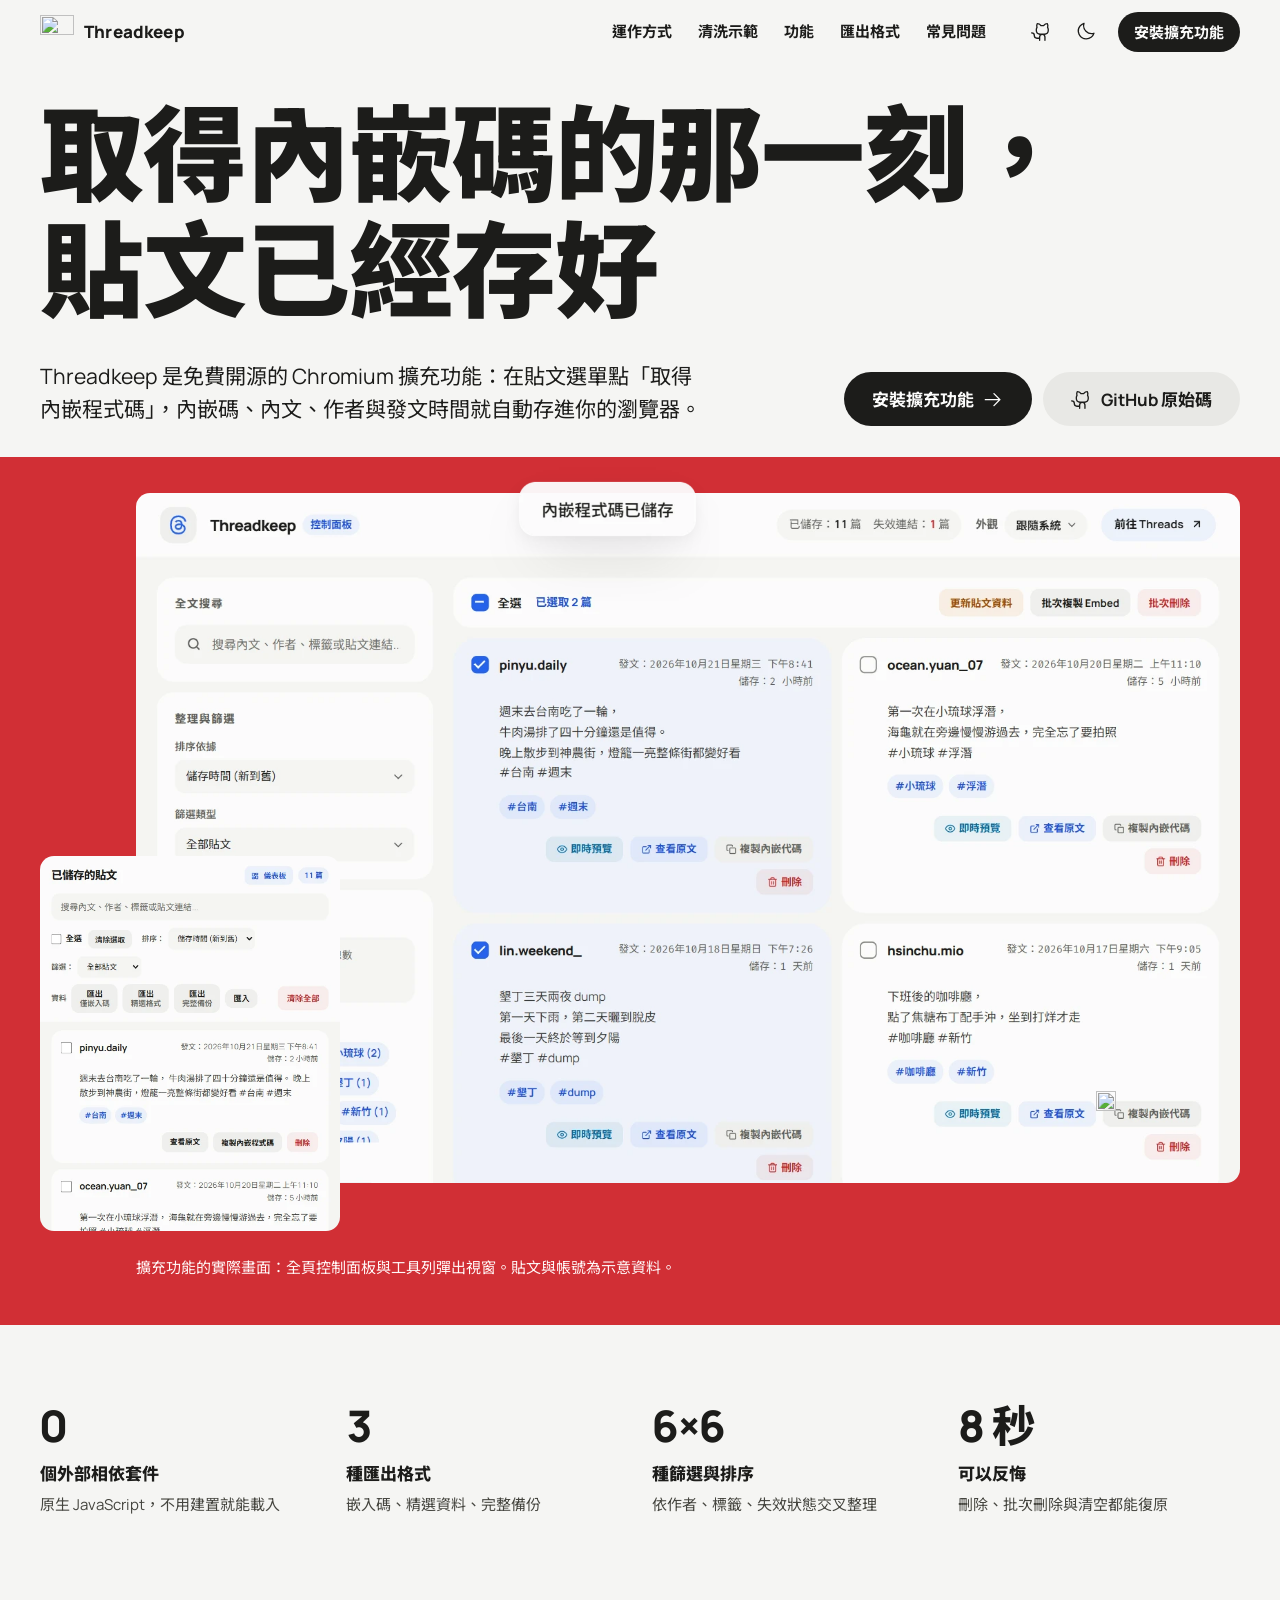
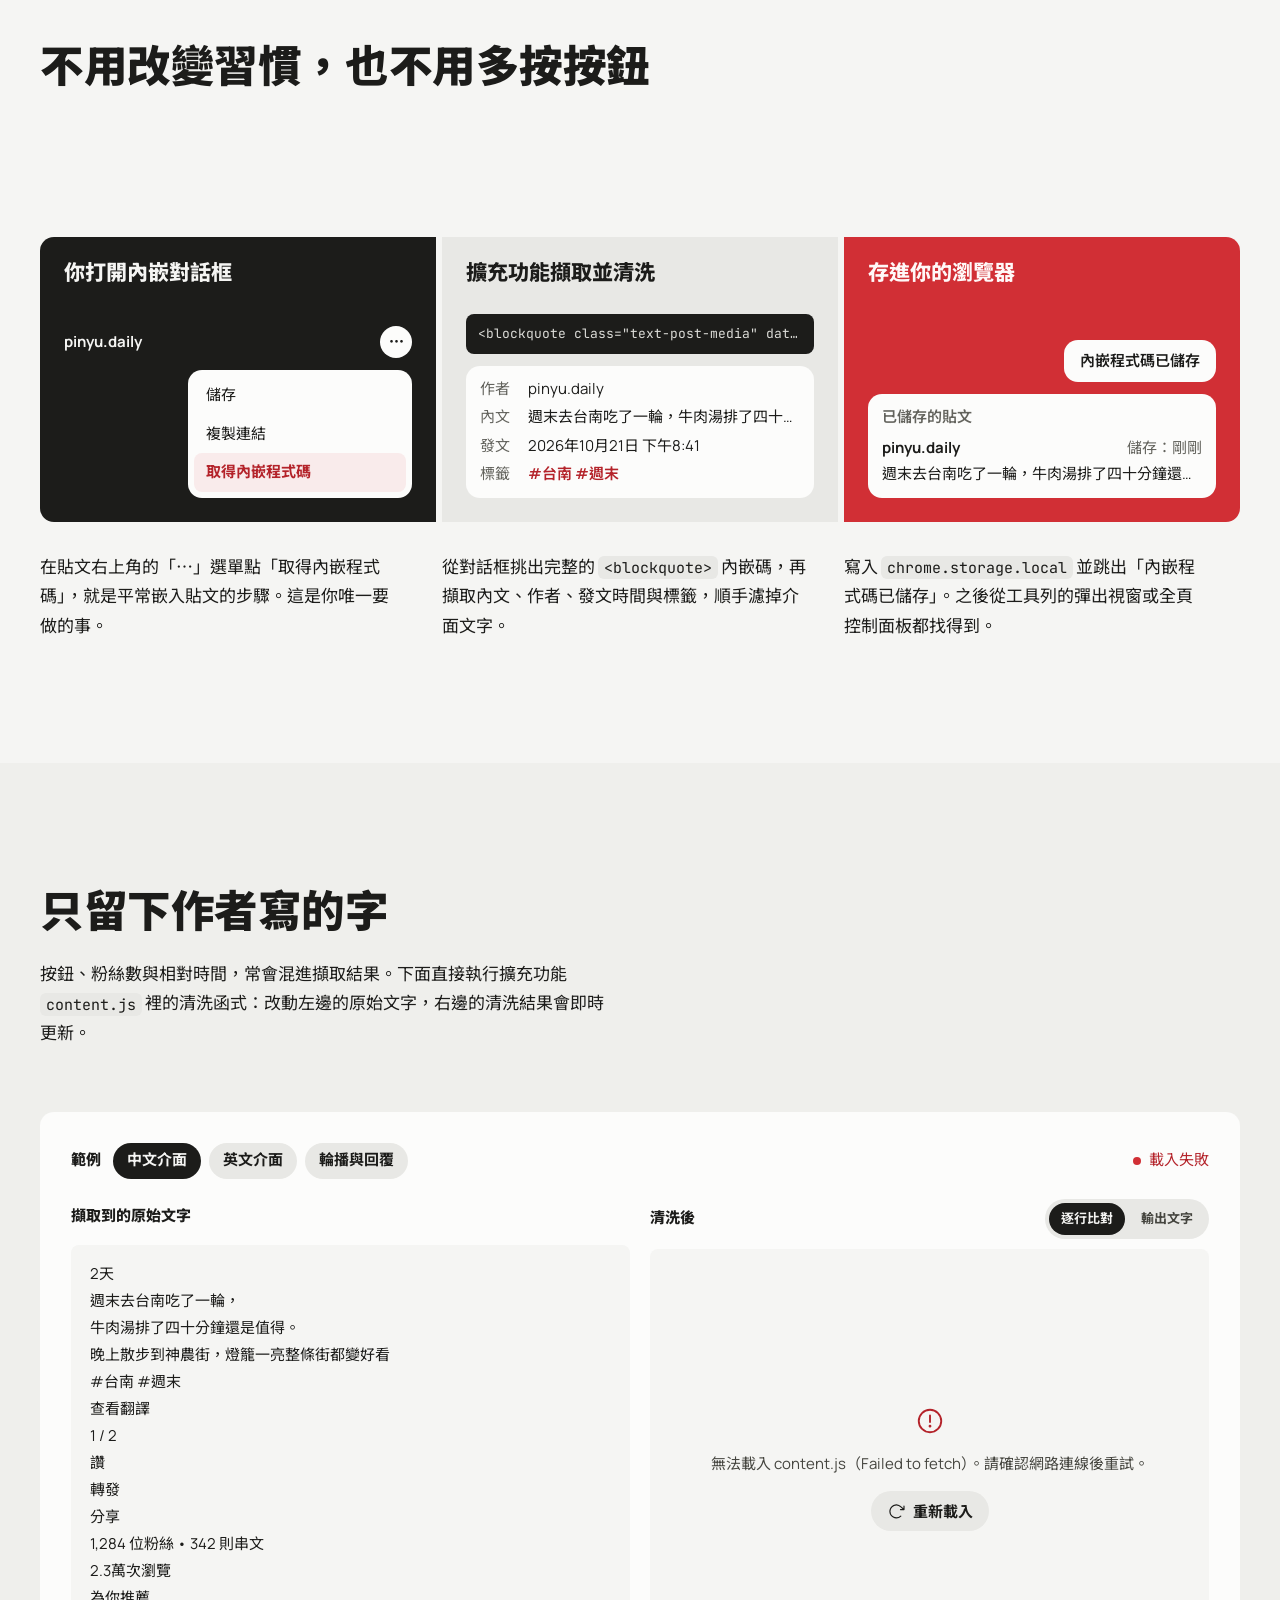
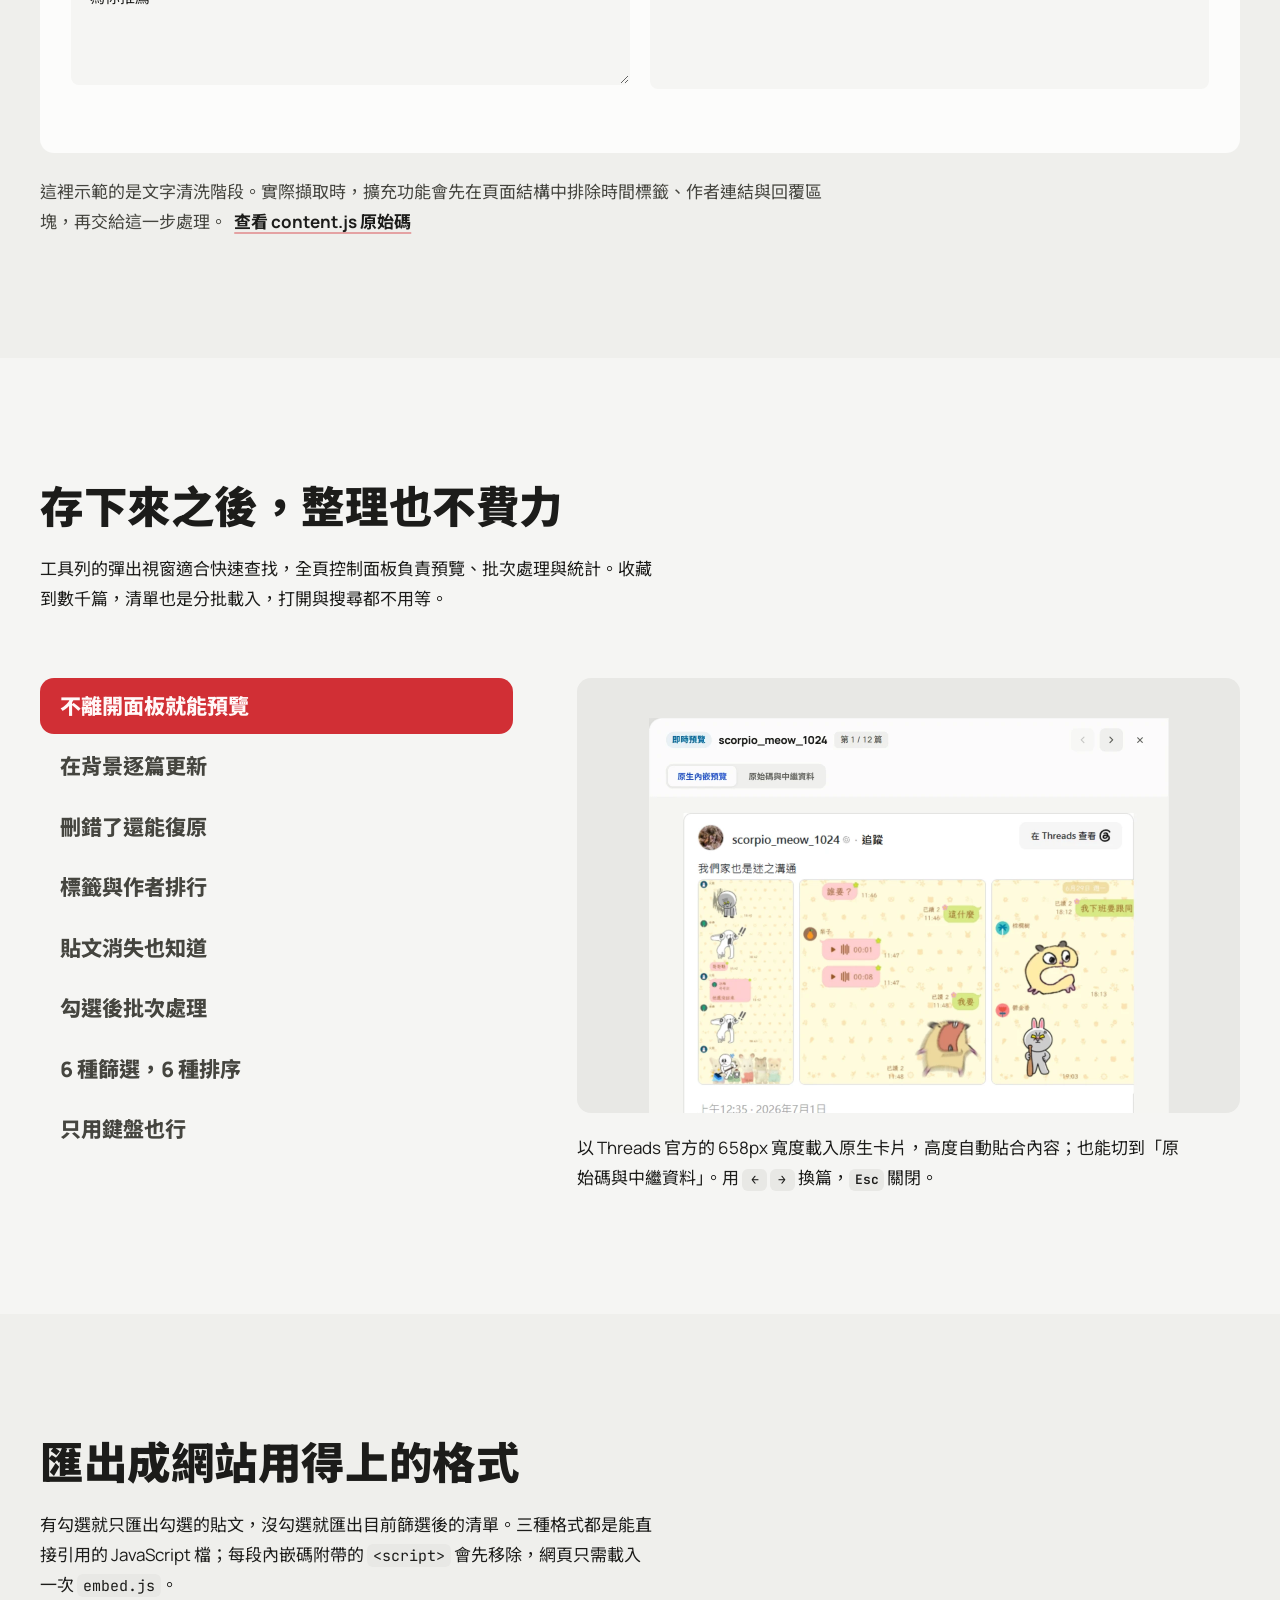
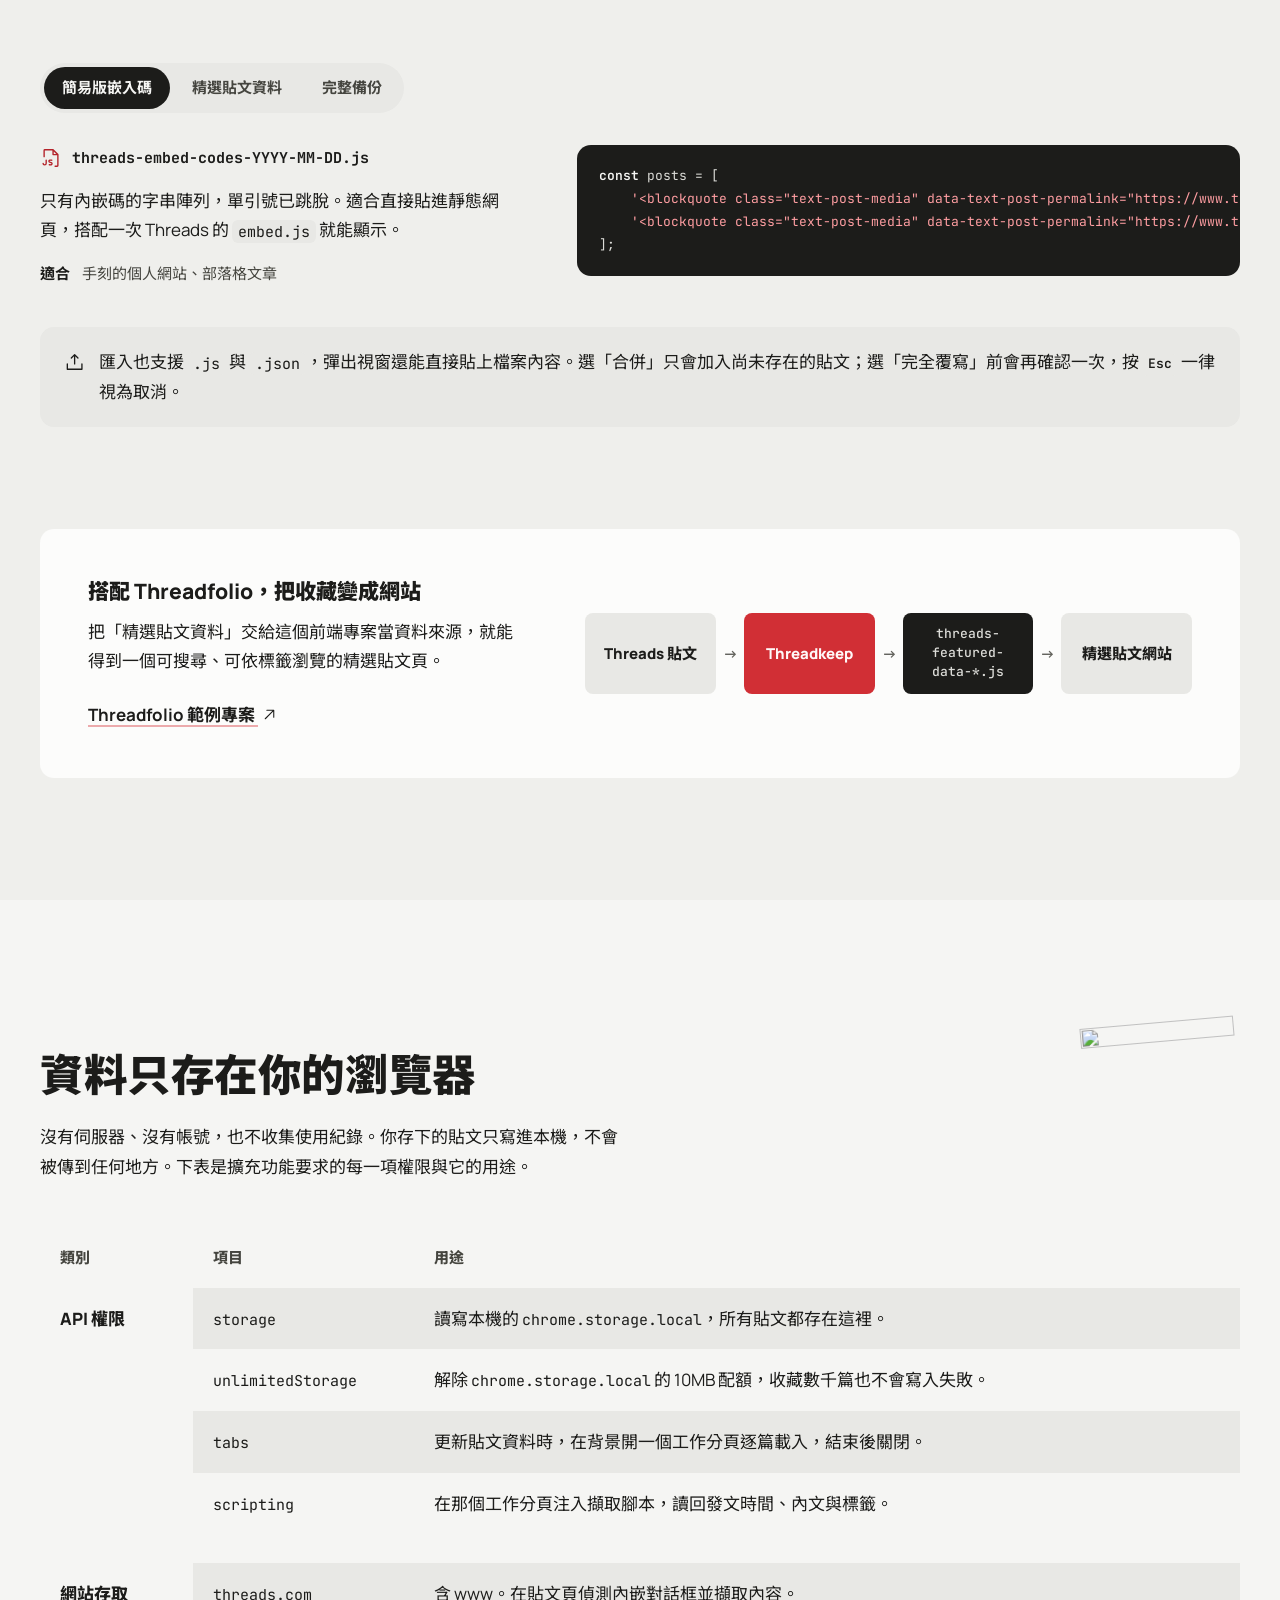
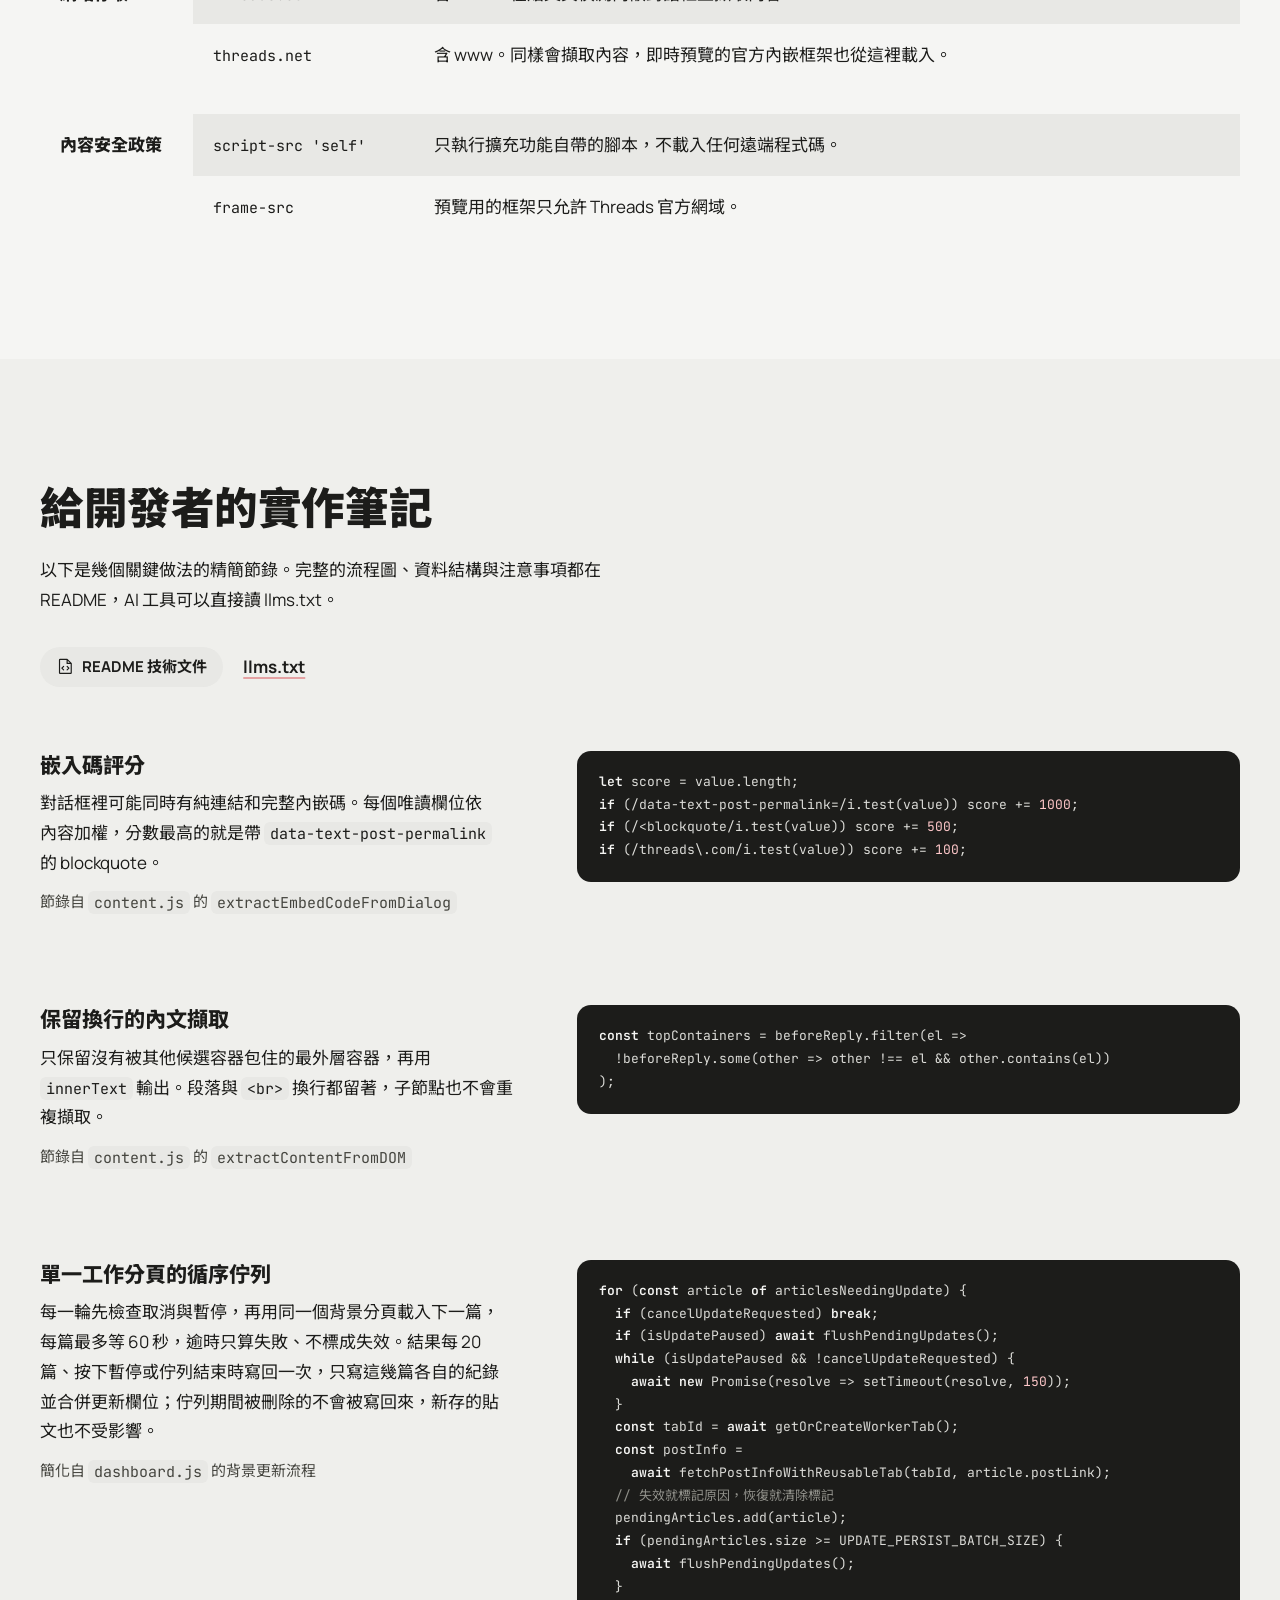
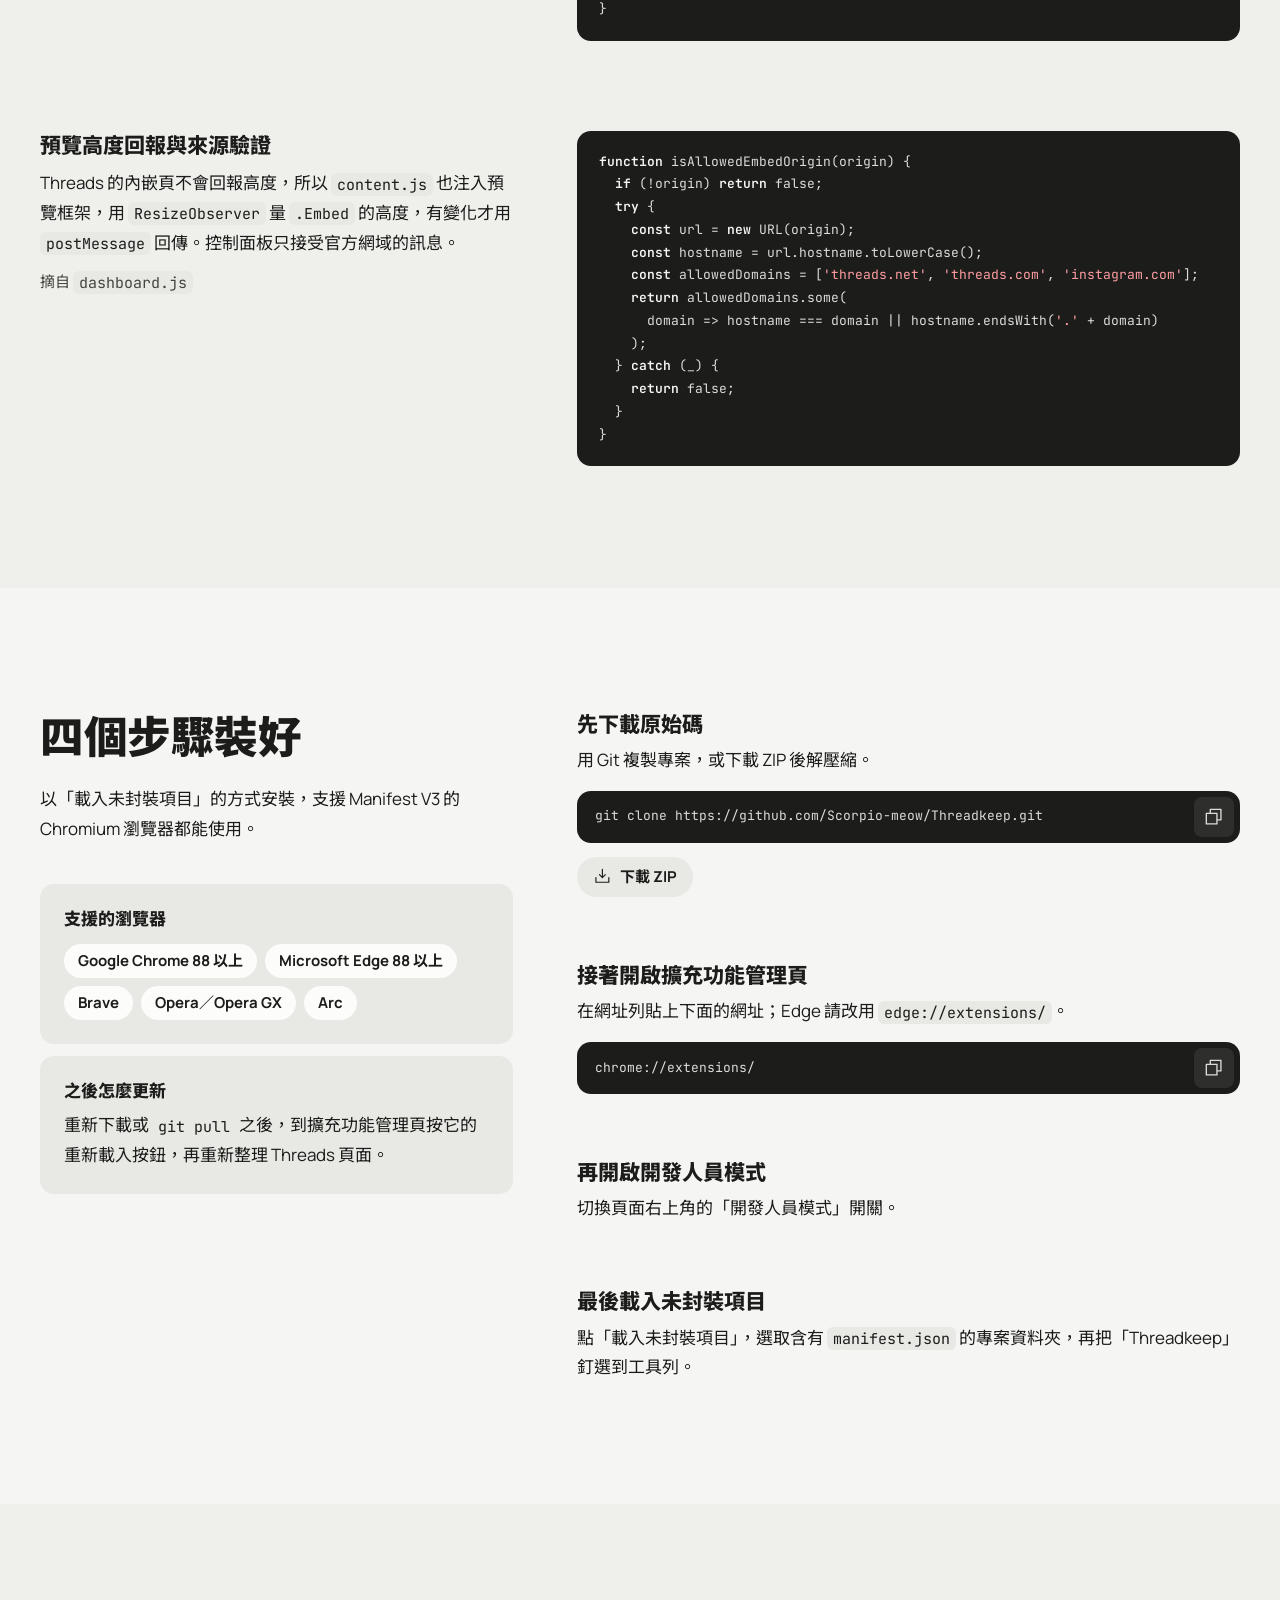
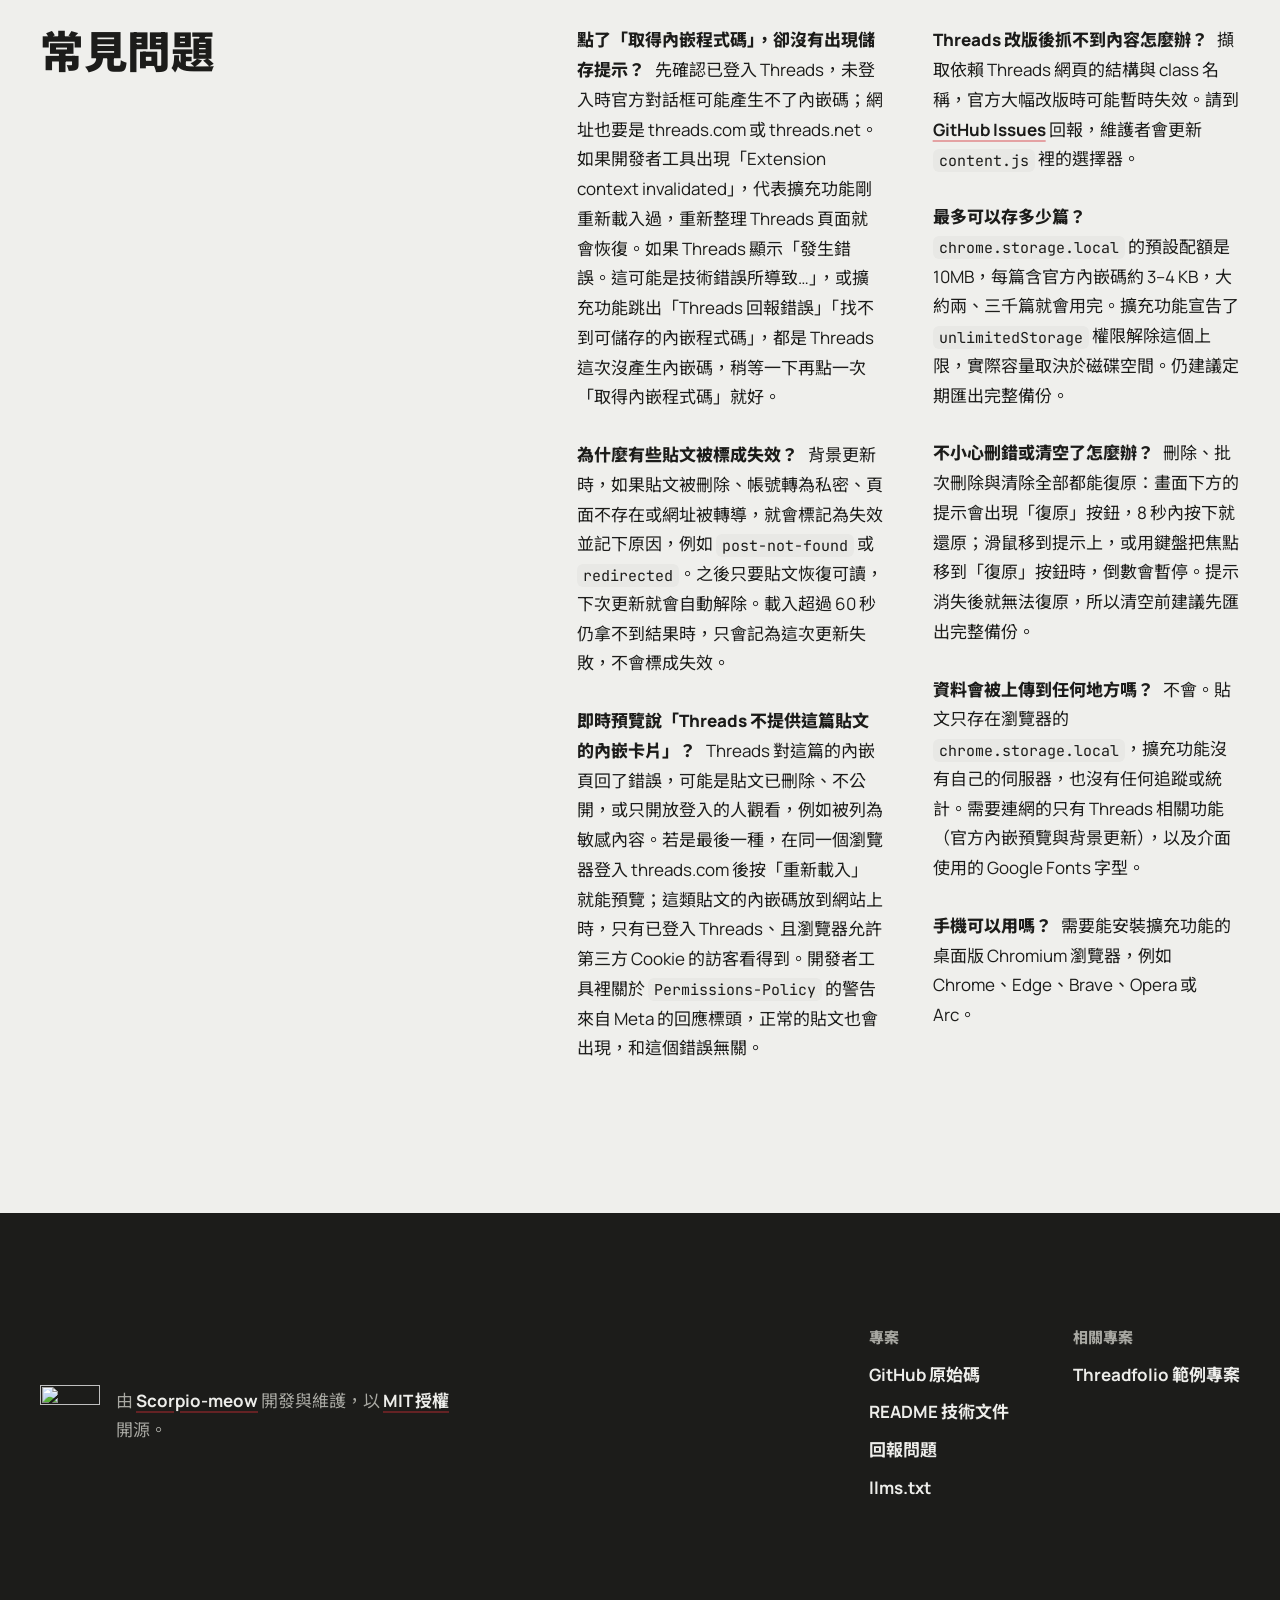
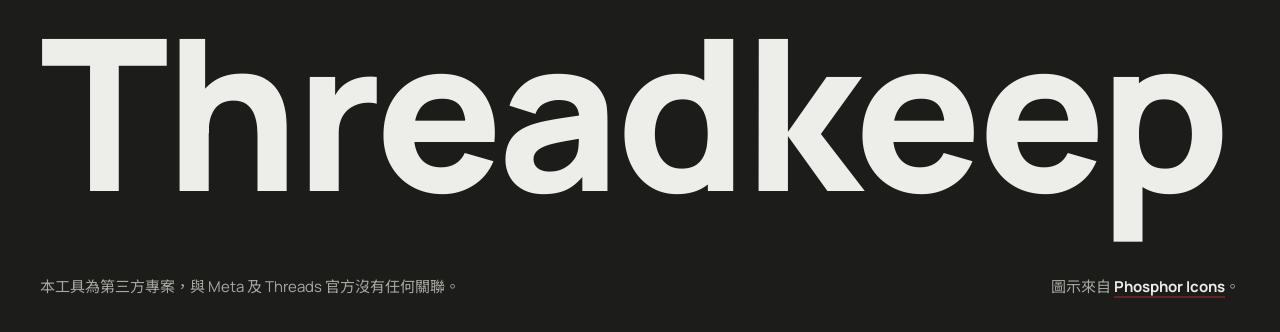
==== commit ff909b5c: "docs: Threadfolio 連結改指向 Threadfolio-Example 範例專案" ====
--- a/docs/index.html
+++ b/docs/index.html
@@ -219,7 +219,8 @@
             <div class="stage__bar">
               <h3 class="stage__title">擴充功能擷取並清洗</h3>
               <div class="stage__ui" data-ui aria-hidden="true">
-                <code class="ui-snippet">&lt;blockquote class="text-post-media" data-text-post-permalink="https://www.threads.com/@pinyu.daily/post/DQx7mK2pLsA"&gt;</code>
+                <code
+                  class="ui-snippet">&lt;blockquote class="text-post-media" data-text-post-permalink="https://www.threads.com/@pinyu.daily/post/DQx7mK2pLsA"&gt;</code>
                 <dl class="ui-fields">
                   <div>
                     <dt>作者</dt>
@@ -437,9 +438,9 @@
               hidden>
               <div class="cap__media cap__media--video">
                 <video class="cap__video" data-demo-video poster="assets/video/tag-filter-poster.webp"
-                  data-light-poster="assets/video/tag-filter-poster.webp" data-dark-poster="assets/video/tag-filter-dark-poster.webp"
-                  width="1280" height="800" muted loop playsinline preload="none"
-                  aria-label="控制面板操作示範：在常用標籤點 #台南，貼文從 11 篇篩成 4 篇；再點一次取消篩選，回到 11 篇。">
+                  data-light-poster="assets/video/tag-filter-poster.webp"
+                  data-dark-poster="assets/video/tag-filter-dark-poster.webp" width="1280" height="800" muted loop
+                  playsinline preload="none" aria-label="控制面板操作示範：在常用標籤點 #台南，貼文從 11 篇篩成 4 篇；再點一次取消篩選，回到 11 篇。">
                   <source media="(prefers-color-scheme: dark)" data-dark-source src="assets/video/tag-filter-dark.mp4"
                     type="video/mp4">
                   <source src="assets/video/tag-filter.mp4" type="video/mp4">
@@ -622,8 +623,8 @@
             <h3 class="ecosystem__title" data-reveal>搭配 Threadfolio，把收藏變成網站</h3>
             <p class="ecosystem__text" data-reveal style="--i: 1">把「精選貼文資料」交給這個前端專案當資料來源，就能得到一個可搜尋、可依標籤瀏覽的精選貼文頁。</p>
             <div class="ecosystem__links" data-reveal style="--i: 2">
-              <a class="text-link" href="https://scorpio-meow.github.io/Threadfolio-Example/">
-                Threadfolio 精選貼文網站
+              <a class="text-link" href="https://github.com/Scorpio-meow/Threadfolio-Example">
+                Threadfolio 範例專案
                 <svg class="icon" aria-hidden="true">
                   <use href="assets/icons.svg#i-arrow-up-right"></use>
                 </svg>
@@ -717,8 +718,7 @@
               </svg>
               README 技術文件
             </a>
-            <a class="text-link"
-              href="https://github.com/Scorpio-meow/Threadkeep/blob/main/llms.txt">llms.txt</a>
+            <a class="text-link" href="https://github.com/Scorpio-meow/Threadkeep/blob/main/llms.txt">llms.txt</a>
           </div>
         </header>
         <div class="dev__notes">
@@ -832,8 +832,7 @@
             <h3 class="step__title">先下載原始碼</h3>
             <p class="step__text">用 Git 複製專案，或下載 ZIP 後解壓縮。</p>
             <div class="cmd">
-              <code class="cmd__text"
-                id="cmd-clone">git clone https://github.com/Scorpio-meow/Threadkeep.git</code>
+              <code class="cmd__text" id="cmd-clone">git clone https://github.com/Scorpio-meow/Threadkeep.git</code>
               <button class="cmd__copy" type="button" data-copy="cmd-clone" aria-label="複製 git clone 指令">
                 <svg class="icon icon--copy" aria-hidden="true">
                   <use href="assets/icons.svg#i-copy"></use>
@@ -897,7 +896,8 @@
           <div class="faq__item" data-reveal>
             <h3 class="faq__q">即時預覽說「Threads 不提供這篇貼文的內嵌卡片」？</h3>
             <p class="faq__a">Threads 對這篇的內嵌頁回了錯誤，可能是貼文已刪除、不公開，或只開放登入的人觀看，例如被列為敏感內容。若是最後一種，在同一個瀏覽器登入
-              threads.com 後按「重新載入」就能預覽；這類貼文的內嵌碼放到網站上時，只有已登入 Threads、且瀏覽器允許第三方 Cookie 的訪客看得到。開發者工具裡關於 <code>Permissions-Policy</code> 的警告來自 Meta
+              threads.com 後按「重新載入」就能預覽；這類貼文的內嵌碼放到網站上時，只有已登入 Threads、且瀏覽器允許第三方 Cookie 的訪客看得到。開發者工具裡關於
+              <code>Permissions-Policy</code> 的警告來自 Meta
               的回應標頭，正常的貼文也會出現，和這個錯誤無關。</p>
           </div>
           <div class="faq__item" data-reveal>
@@ -939,8 +939,8 @@
           <img class="site-footer__mascot" src="assets/img/mascot-320.webp" width="320" height="334" loading="lazy"
             alt="">
           <p class="site-footer__by">由 <a class="text-link" href="https://github.com/Scorpio-meow">Scorpio-meow</a>
-            開發與維護，以 <a class="text-link"
-              href="https://github.com/Scorpio-meow/Threadkeep/blob/main/LICENSE">MIT 授權</a> 開源。</p>
+            開發與維護，以 <a class="text-link" href="https://github.com/Scorpio-meow/Threadkeep/blob/main/LICENSE">MIT 授權</a>
+            開源。</p>
         </div>
         <nav class="site-footer__nav" aria-label="頁尾連結">
           <div class="site-footer__col">
@@ -955,7 +955,7 @@
           <div class="site-footer__col">
             <h2 class="site-footer__heading">相關專案</h2>
             <ul>
-              <li><a href="https://scorpio-meow.github.io/Threadfolio-Example/">Threadfolio 精選貼文網站</a></li>
+              <li><a href="https://github.com/Scorpio-meow/Threadfolio-Example">Threadfolio 範例專案</a></li>
             </ul>
           </div>
         </nav>
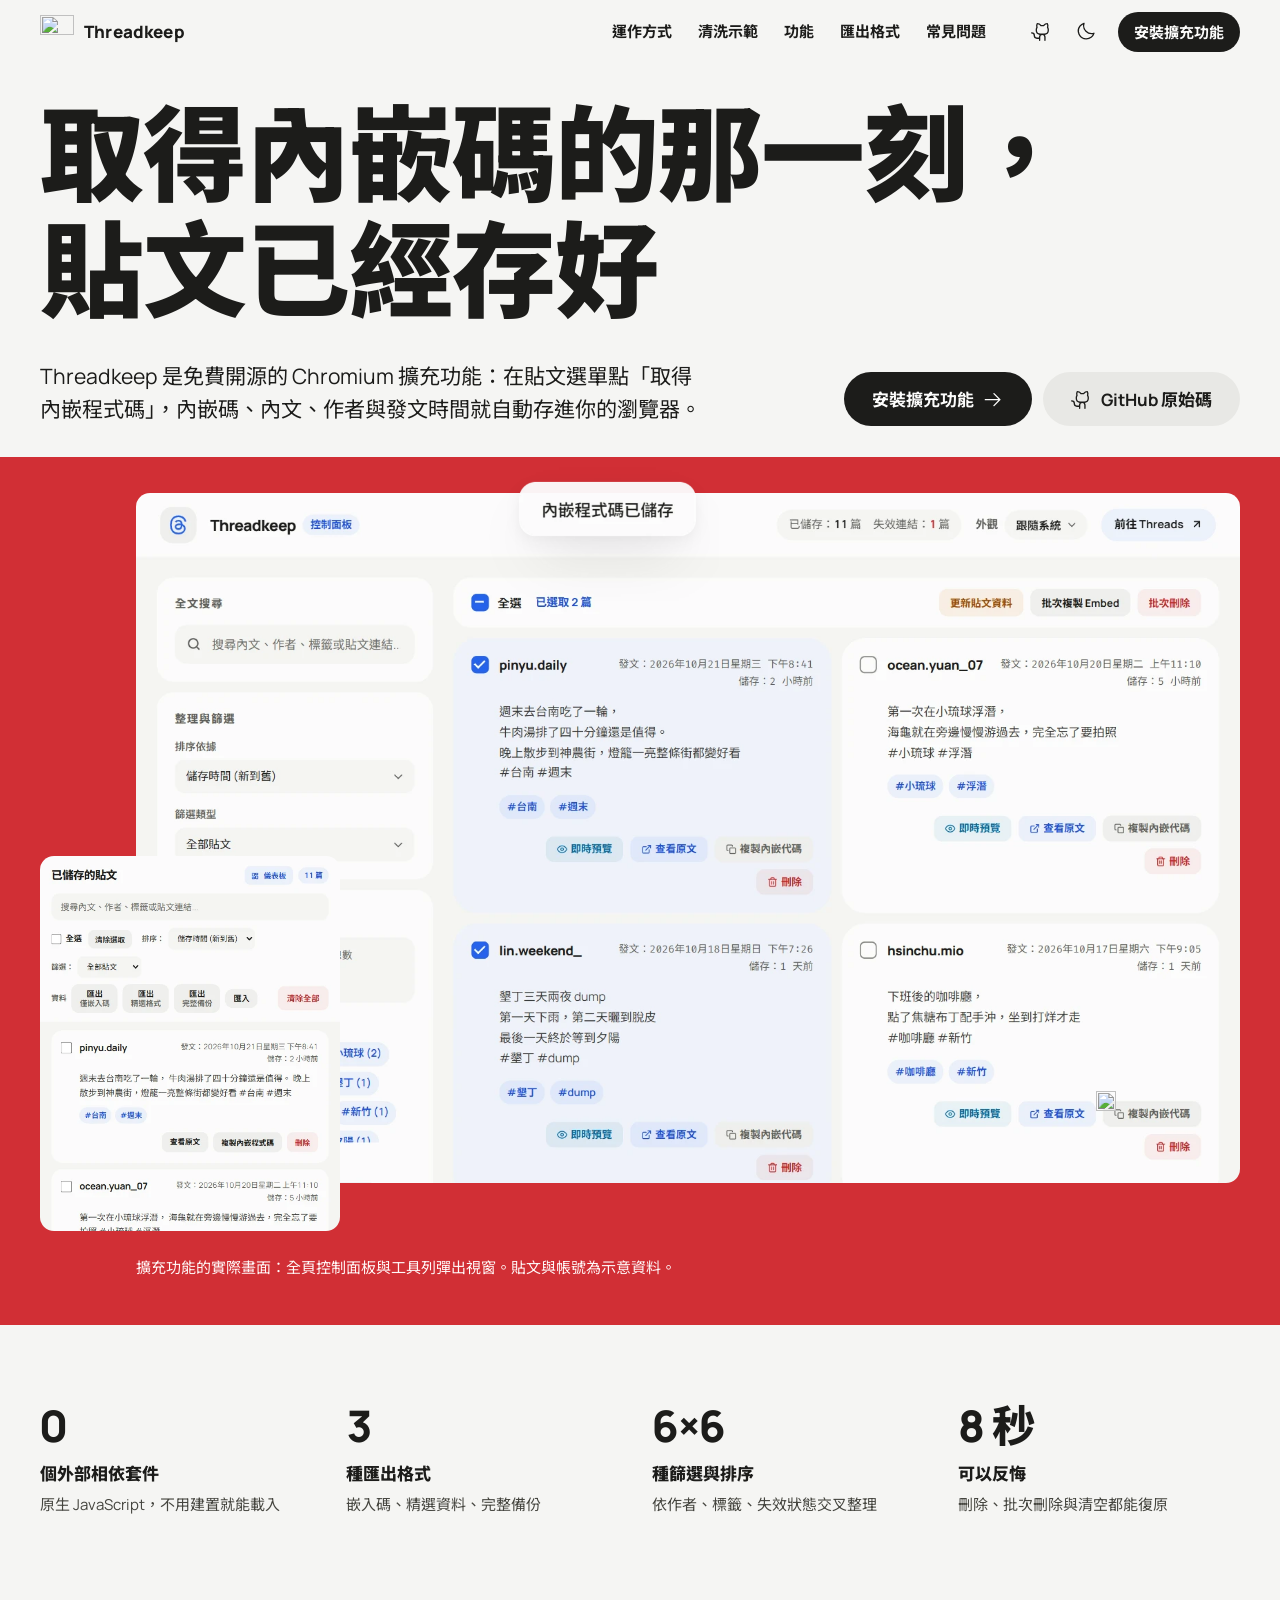
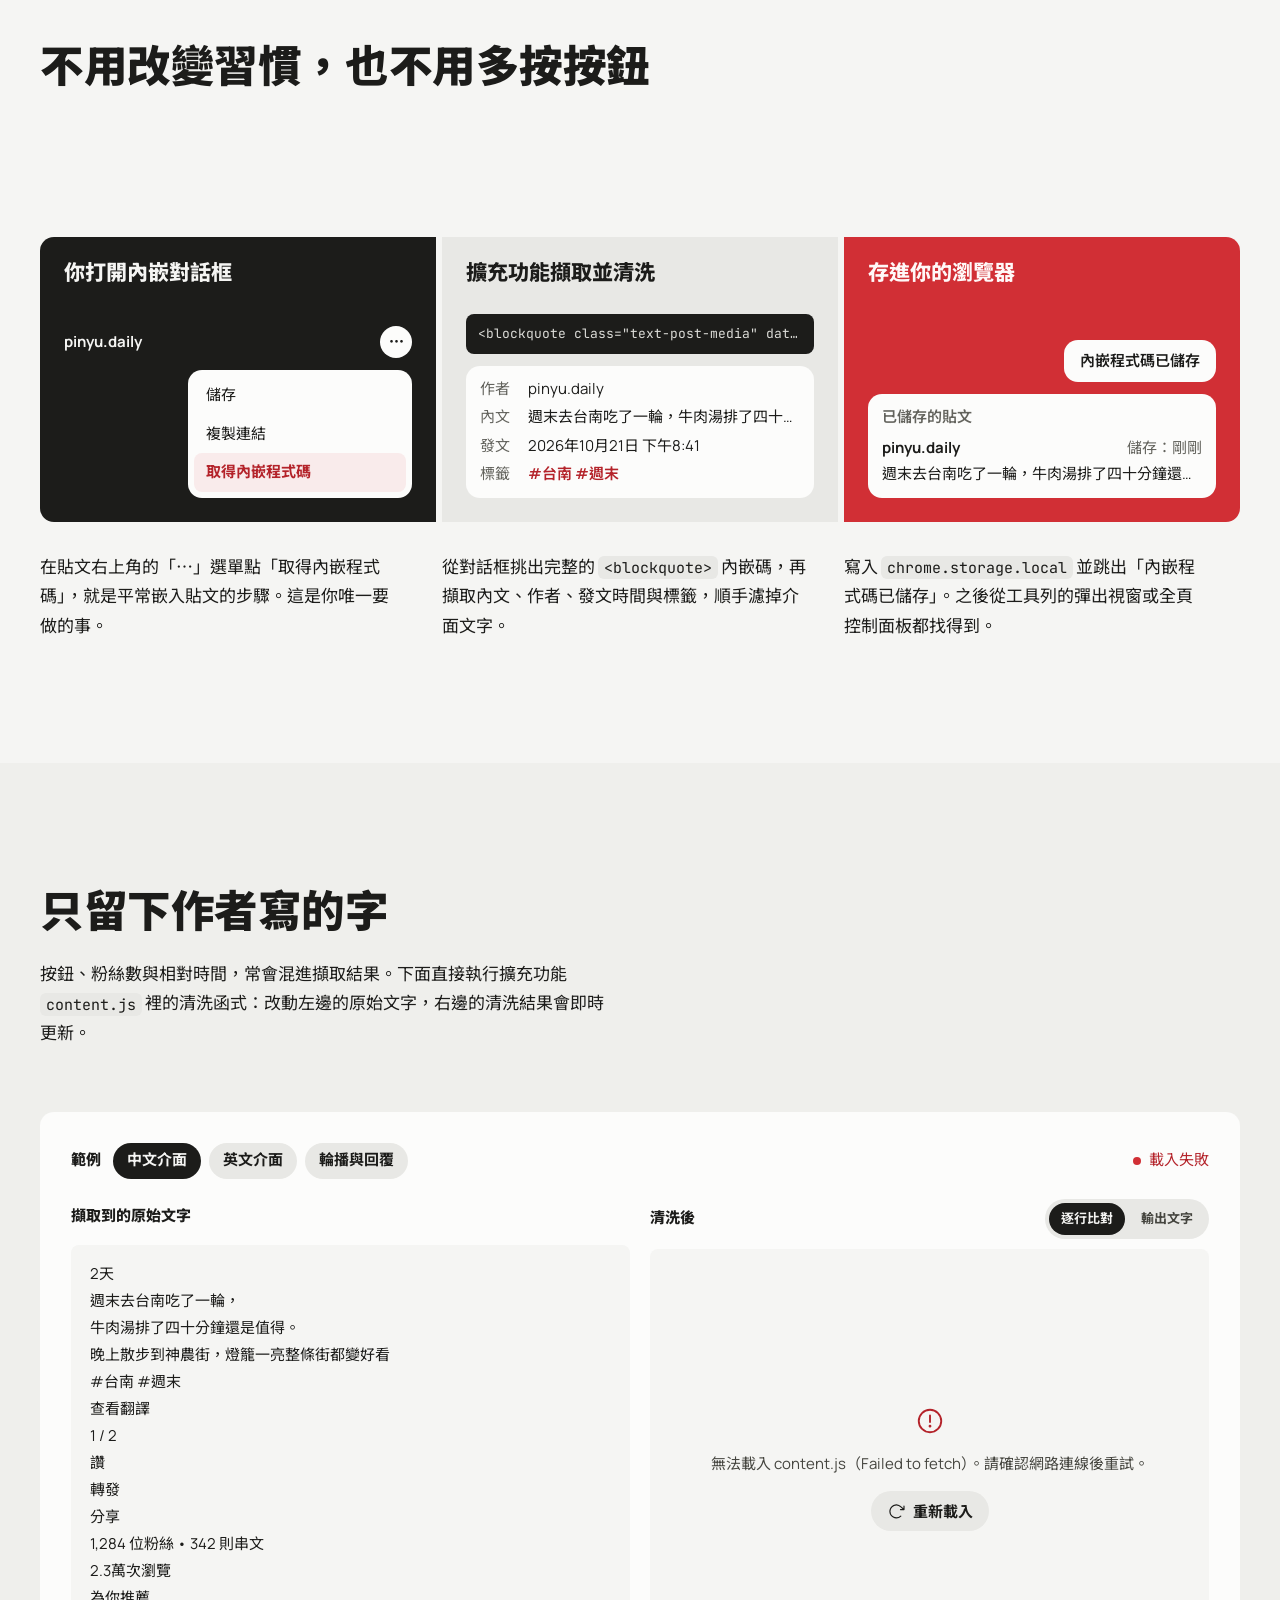
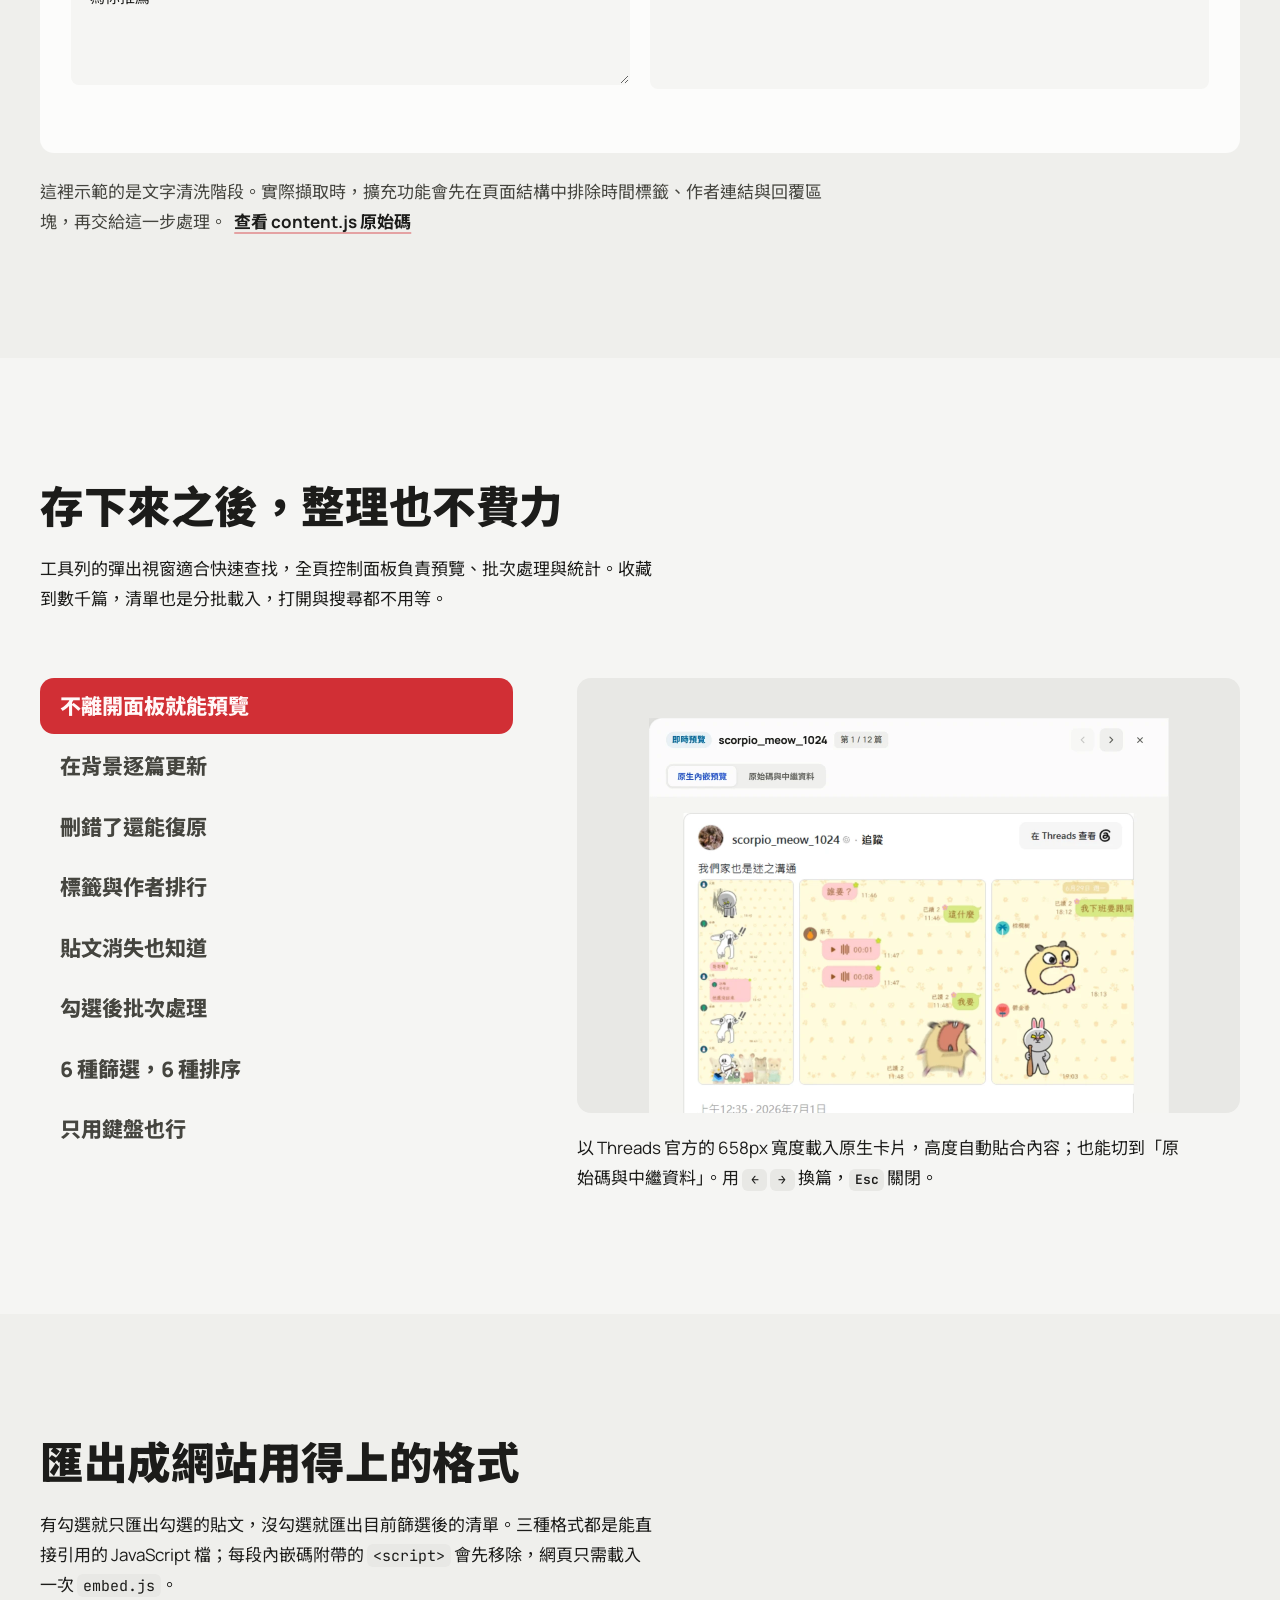
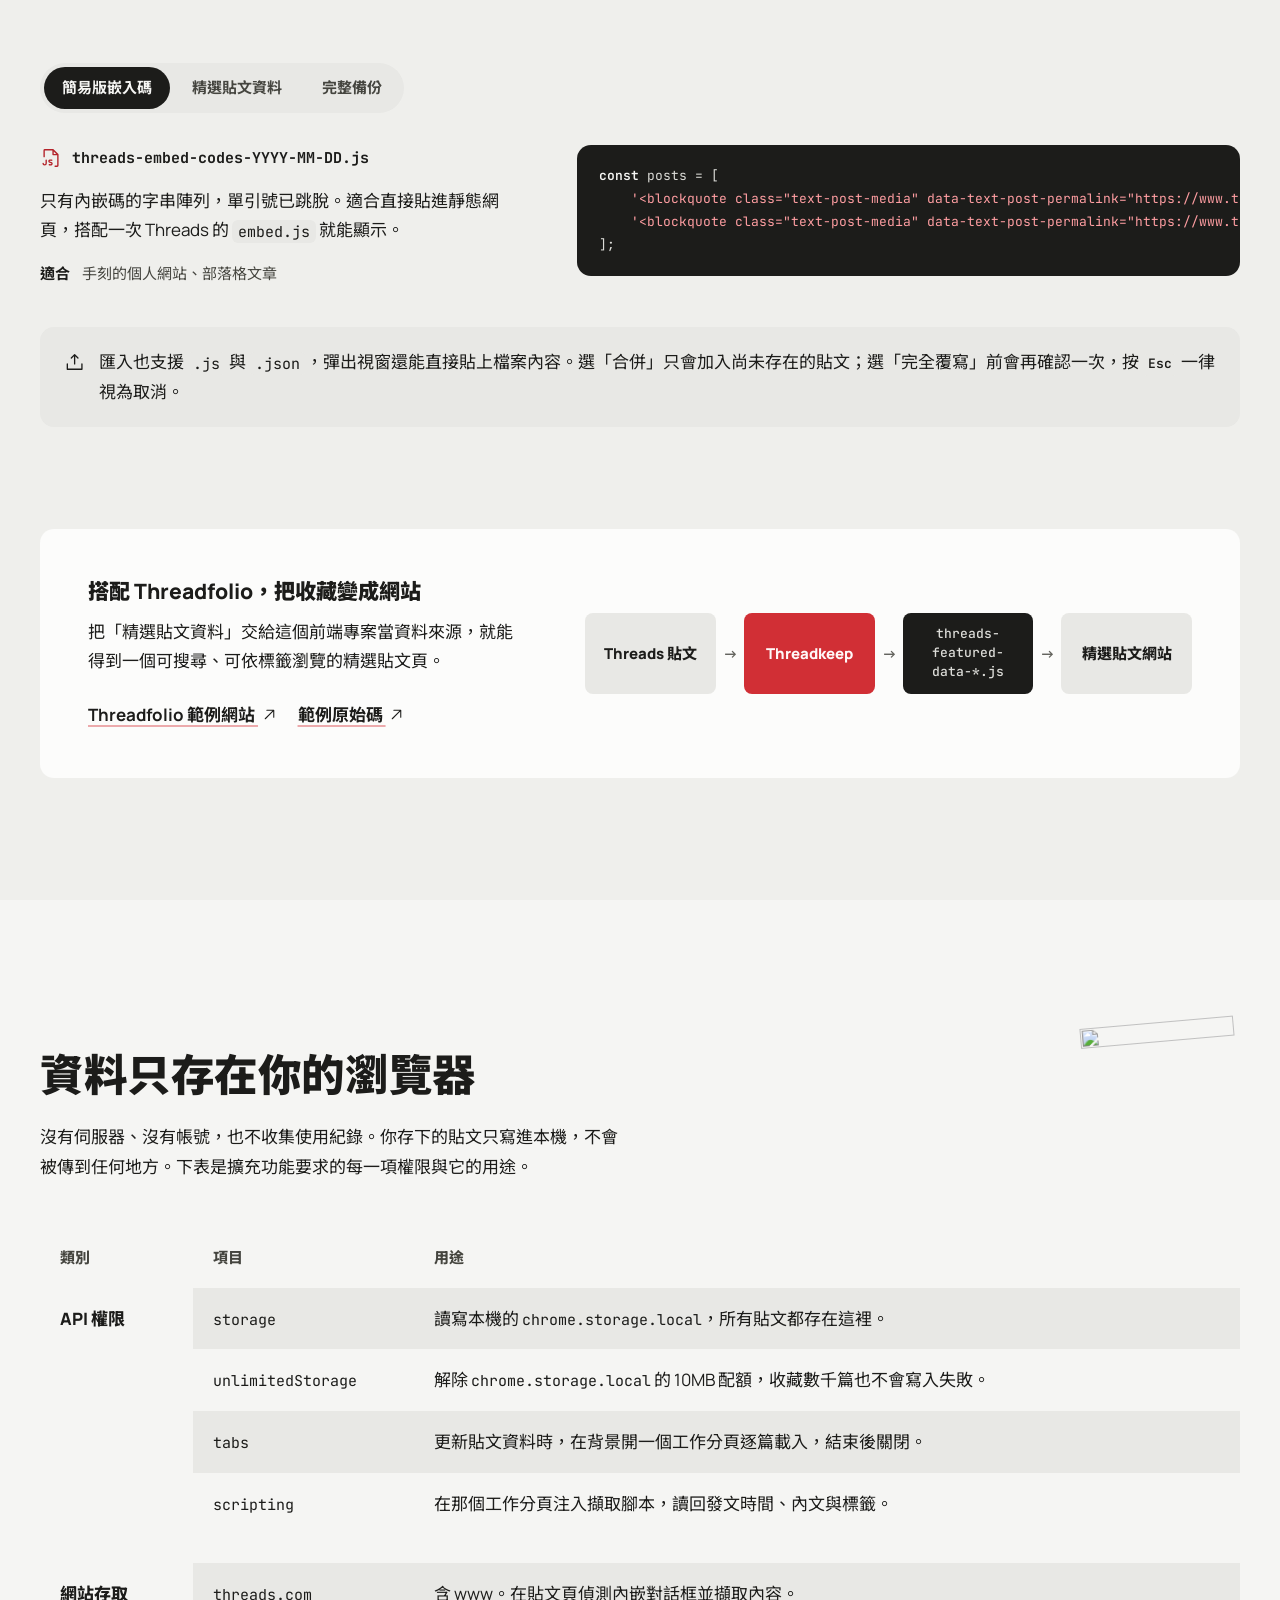
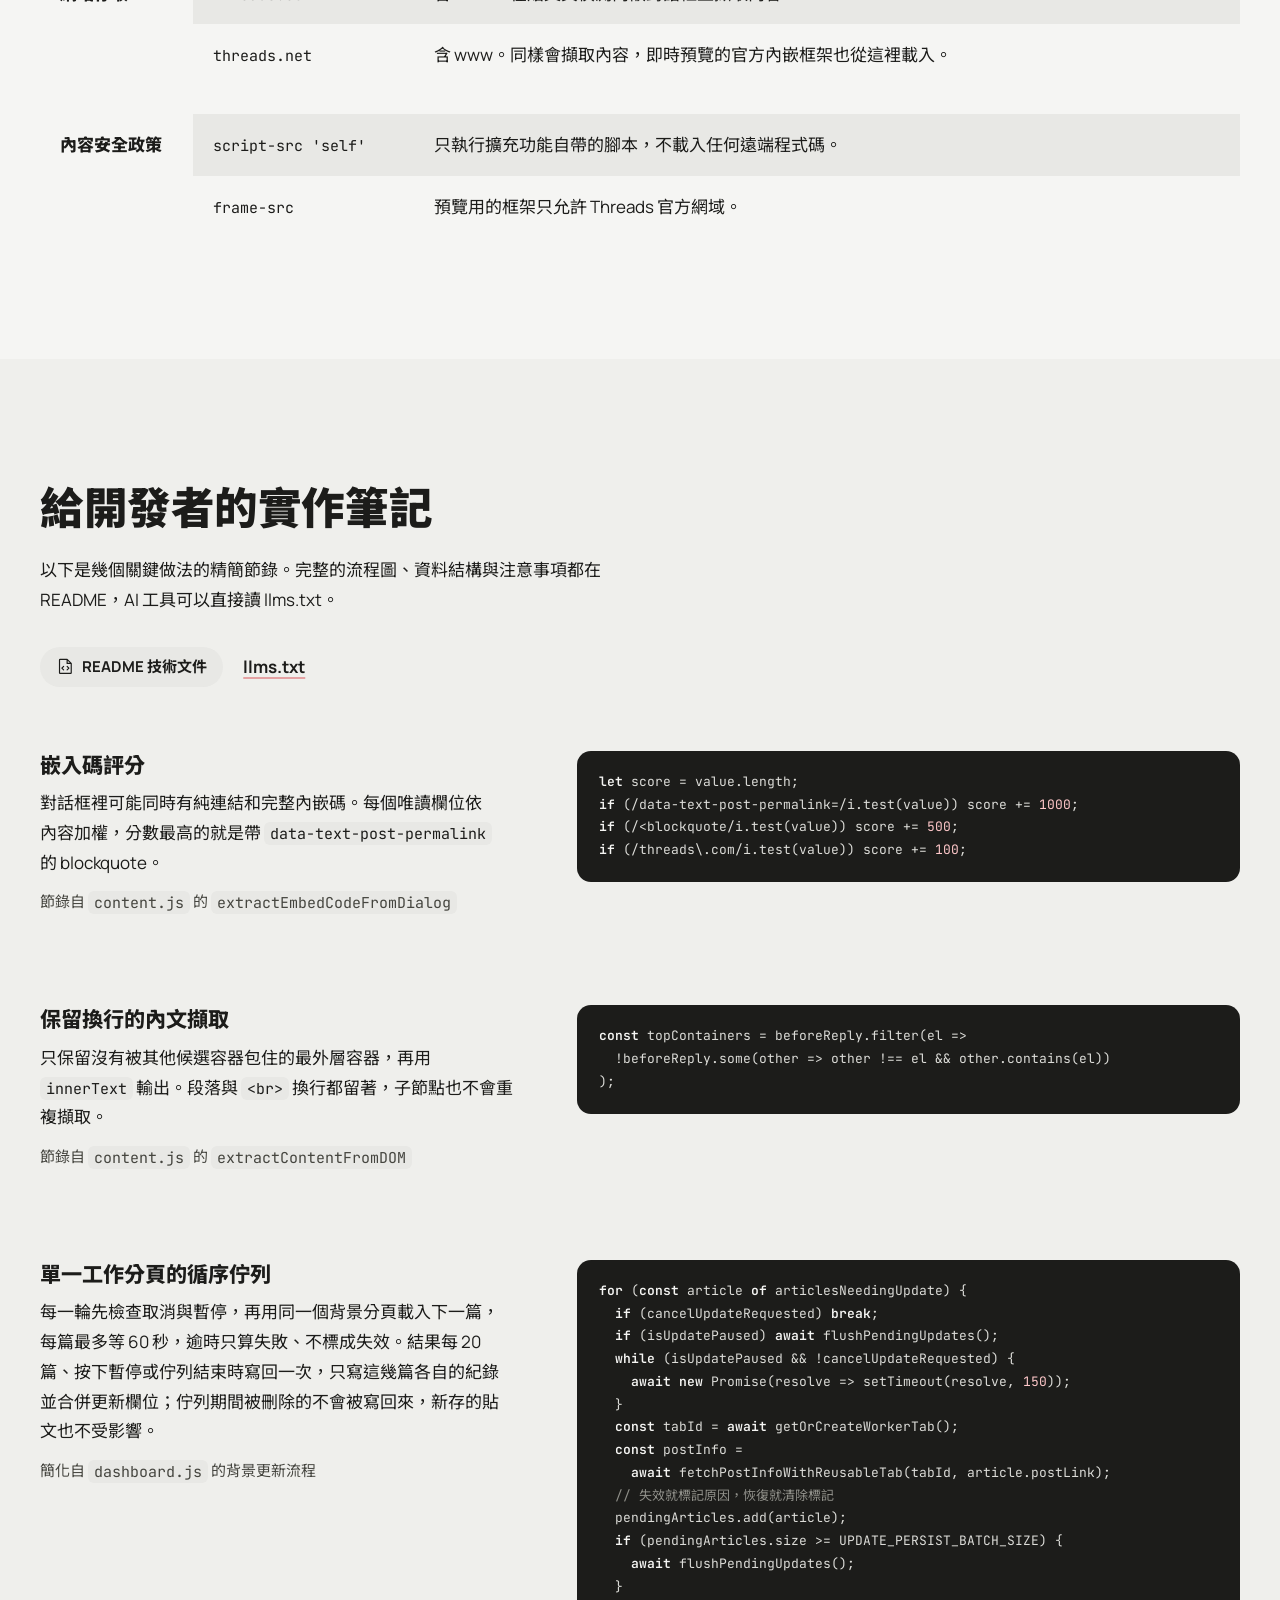
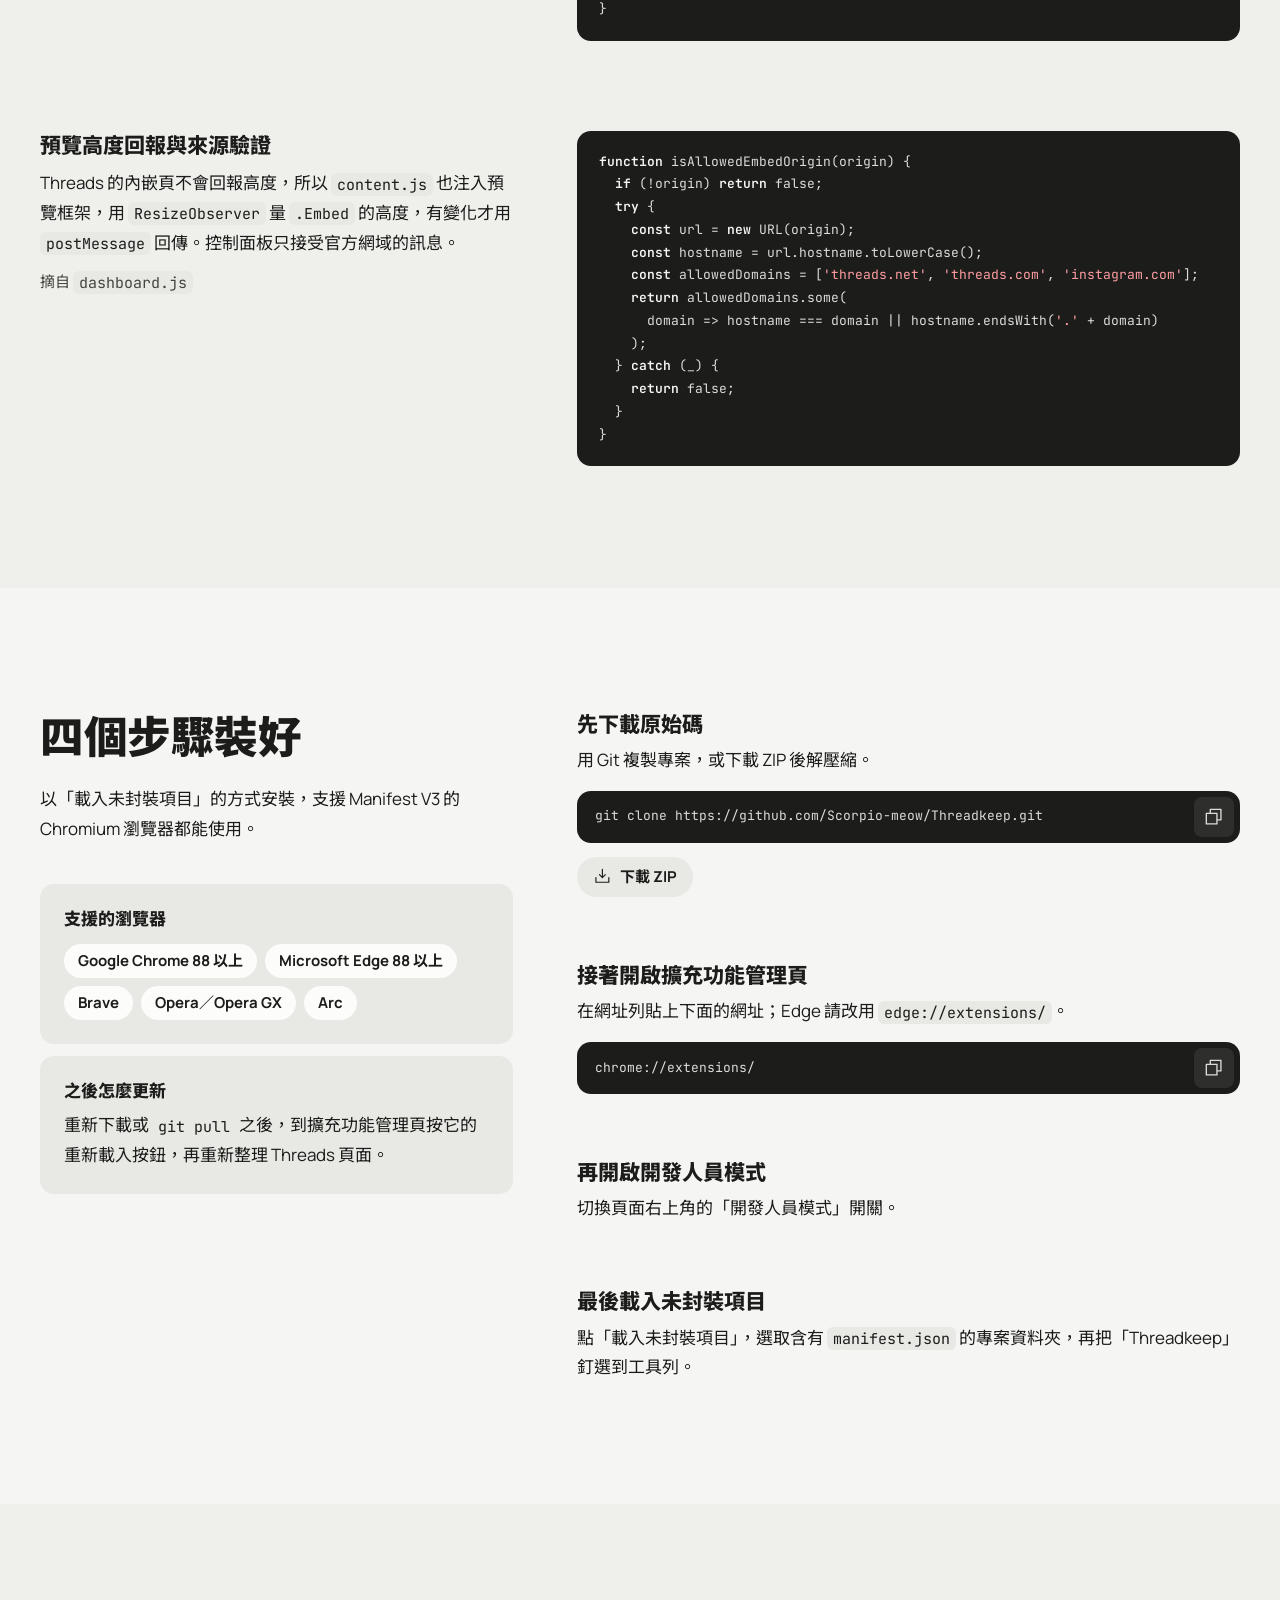
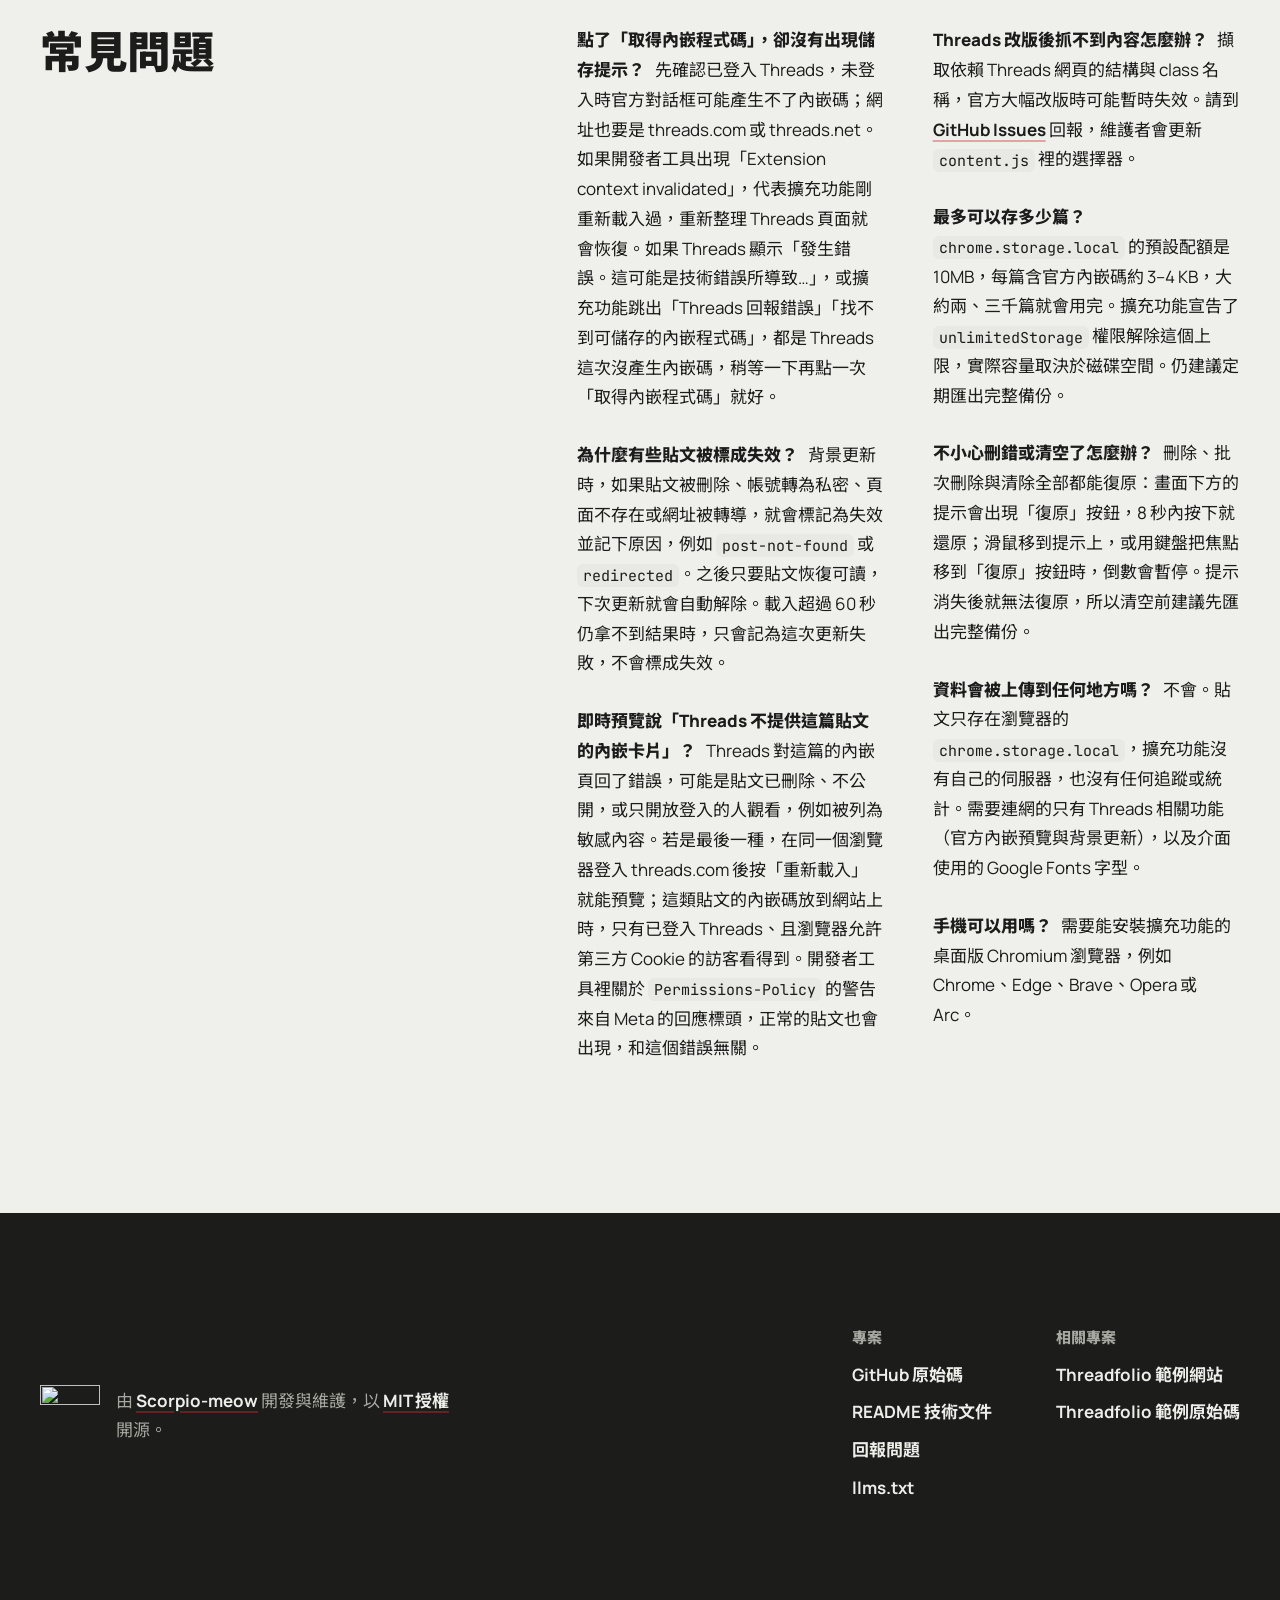
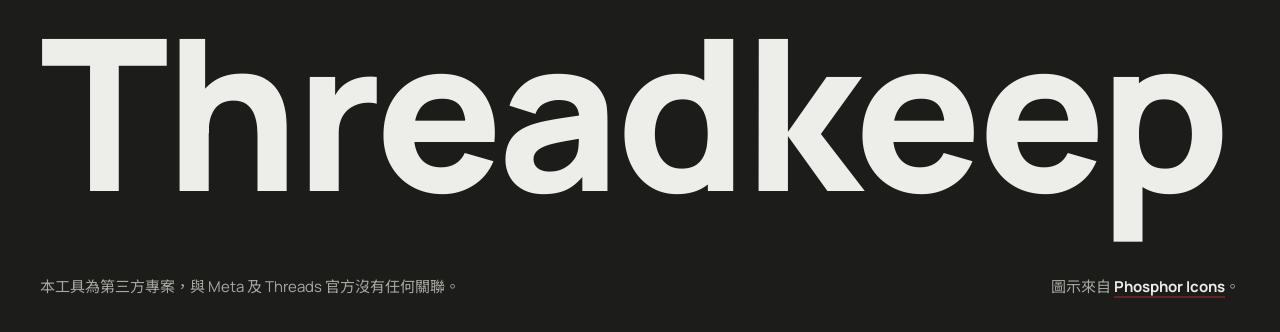
==== commit a40c55ee: "docs: 加上 Threadfolio 範例網站連結" ====
--- a/docs/index.html
+++ b/docs/index.html
@@ -623,8 +623,14 @@
             <h3 class="ecosystem__title" data-reveal>搭配 Threadfolio，把收藏變成網站</h3>
             <p class="ecosystem__text" data-reveal style="--i: 1">把「精選貼文資料」交給這個前端專案當資料來源，就能得到一個可搜尋、可依標籤瀏覽的精選貼文頁。</p>
             <div class="ecosystem__links" data-reveal style="--i: 2">
+              <a class="text-link" href="https://scorpio-meow.github.io/Threadfolio-Example/">
+                Threadfolio 範例網站
+                <svg class="icon" aria-hidden="true">
+                  <use href="assets/icons.svg#i-arrow-up-right"></use>
+                </svg>
+              </a>
               <a class="text-link" href="https://github.com/Scorpio-meow/Threadfolio-Example">
-                Threadfolio 範例專案
+                範例原始碼
                 <svg class="icon" aria-hidden="true">
                   <use href="assets/icons.svg#i-arrow-up-right"></use>
                 </svg>
@@ -955,7 +961,8 @@
           <div class="site-footer__col">
             <h2 class="site-footer__heading">相關專案</h2>
             <ul>
-              <li><a href="https://github.com/Scorpio-meow/Threadfolio-Example">Threadfolio 範例專案</a></li>
+              <li><a href="https://scorpio-meow.github.io/Threadfolio-Example/">Threadfolio 範例網站</a></li>
+              <li><a href="https://github.com/Scorpio-meow/Threadfolio-Example">Threadfolio 範例原始碼</a></li>
             </ul>
           </div>
         </nav>
